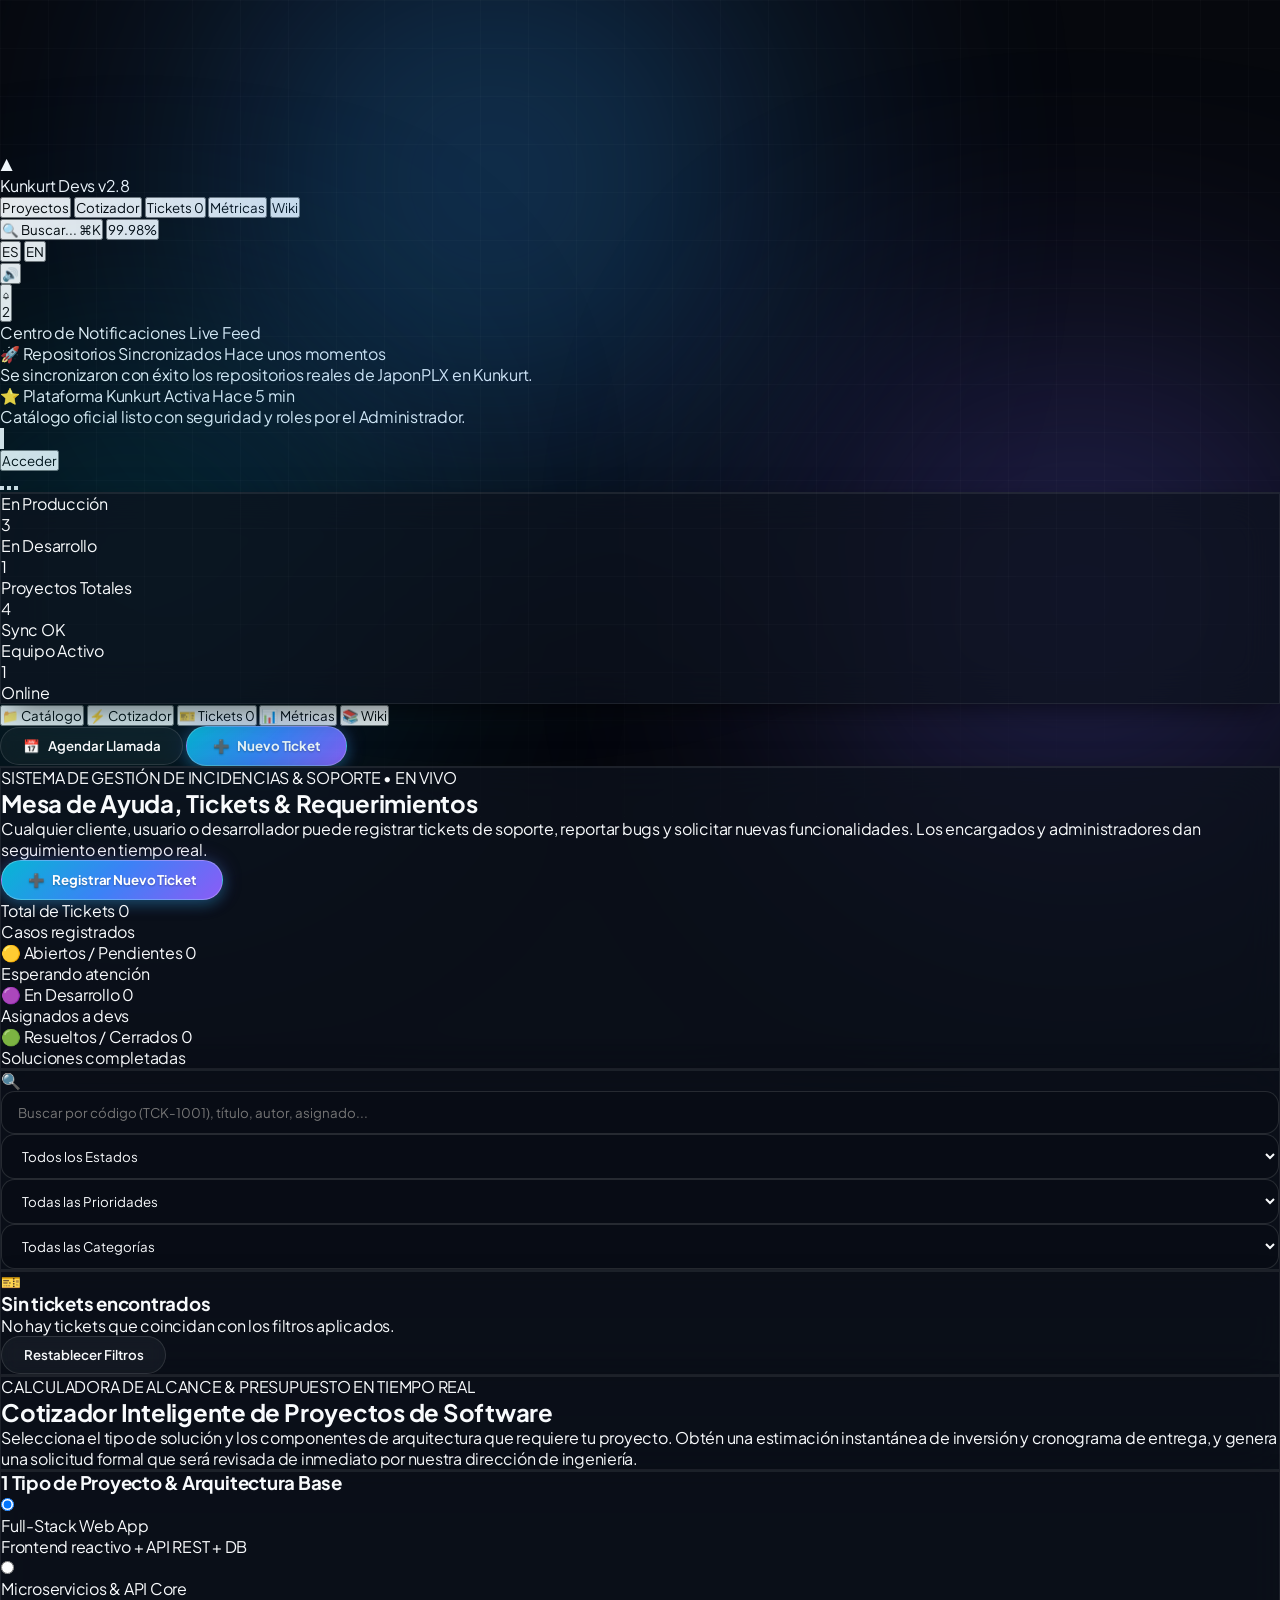
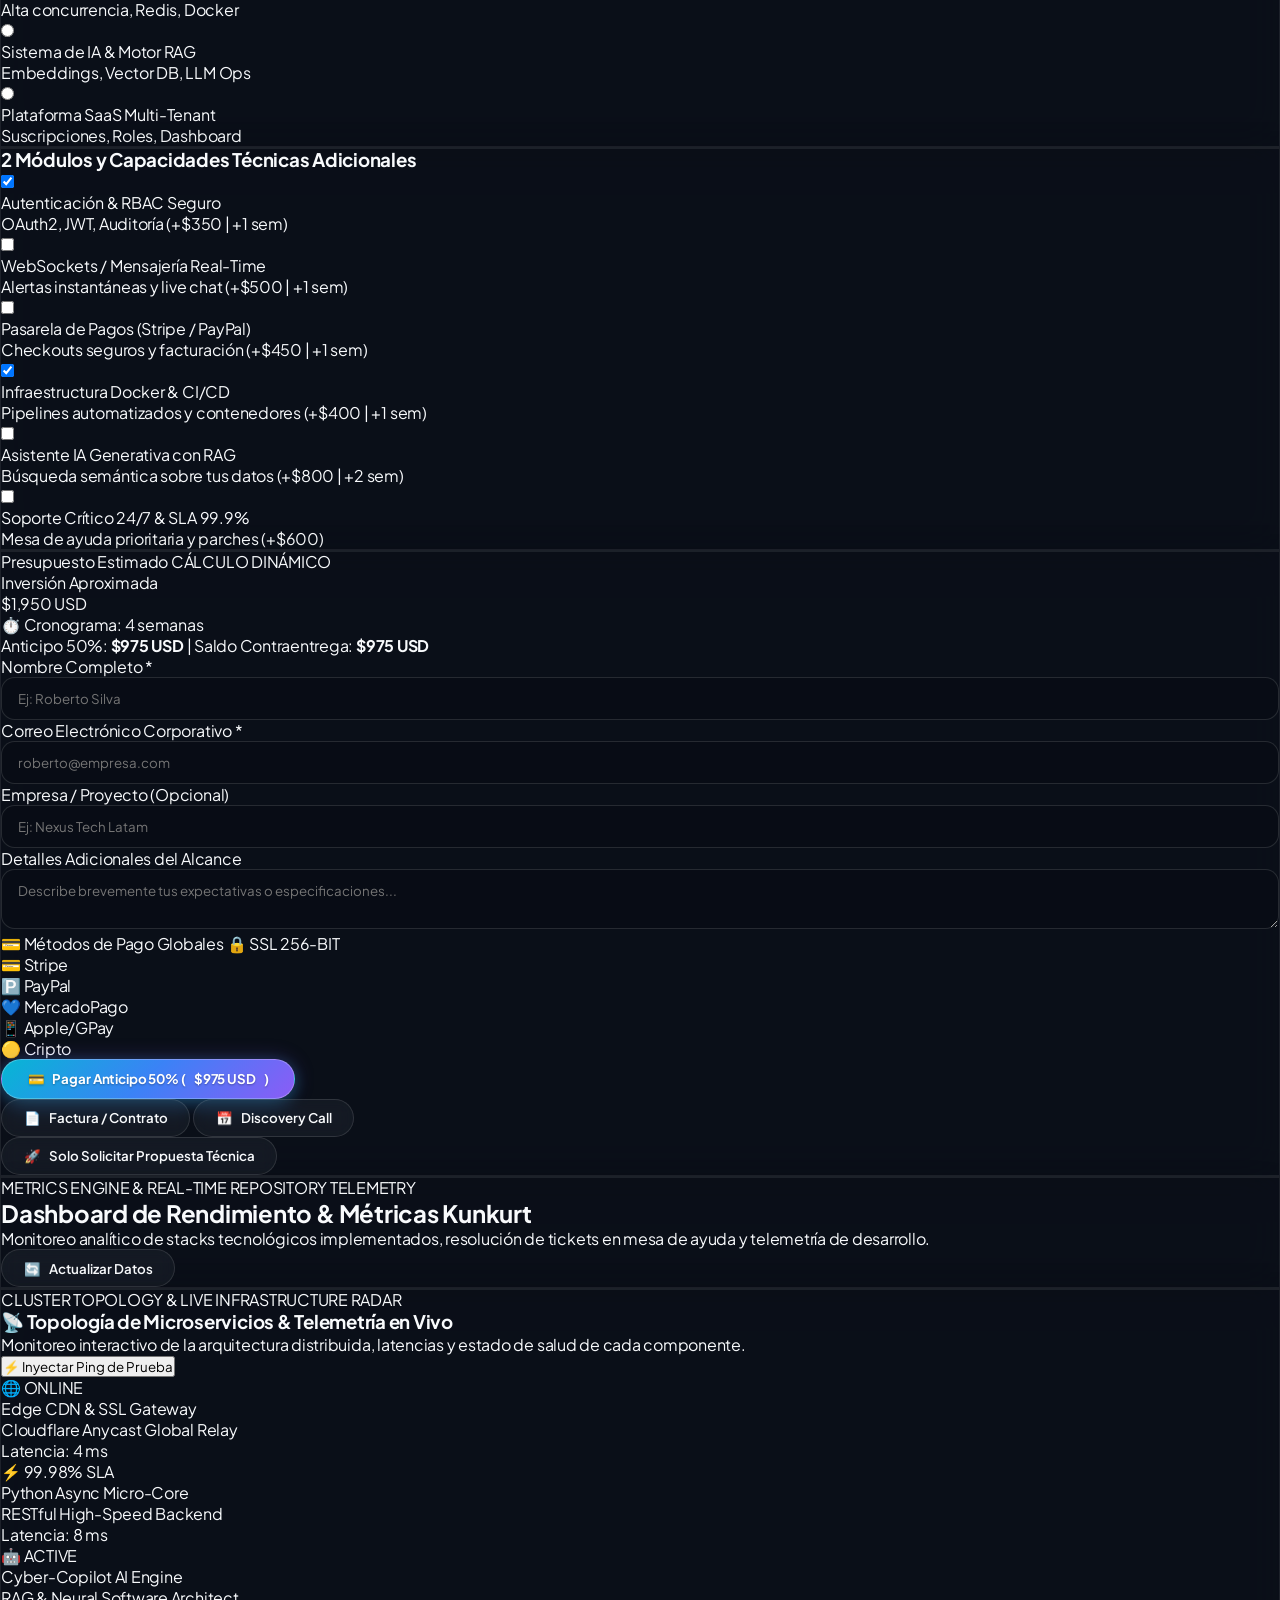
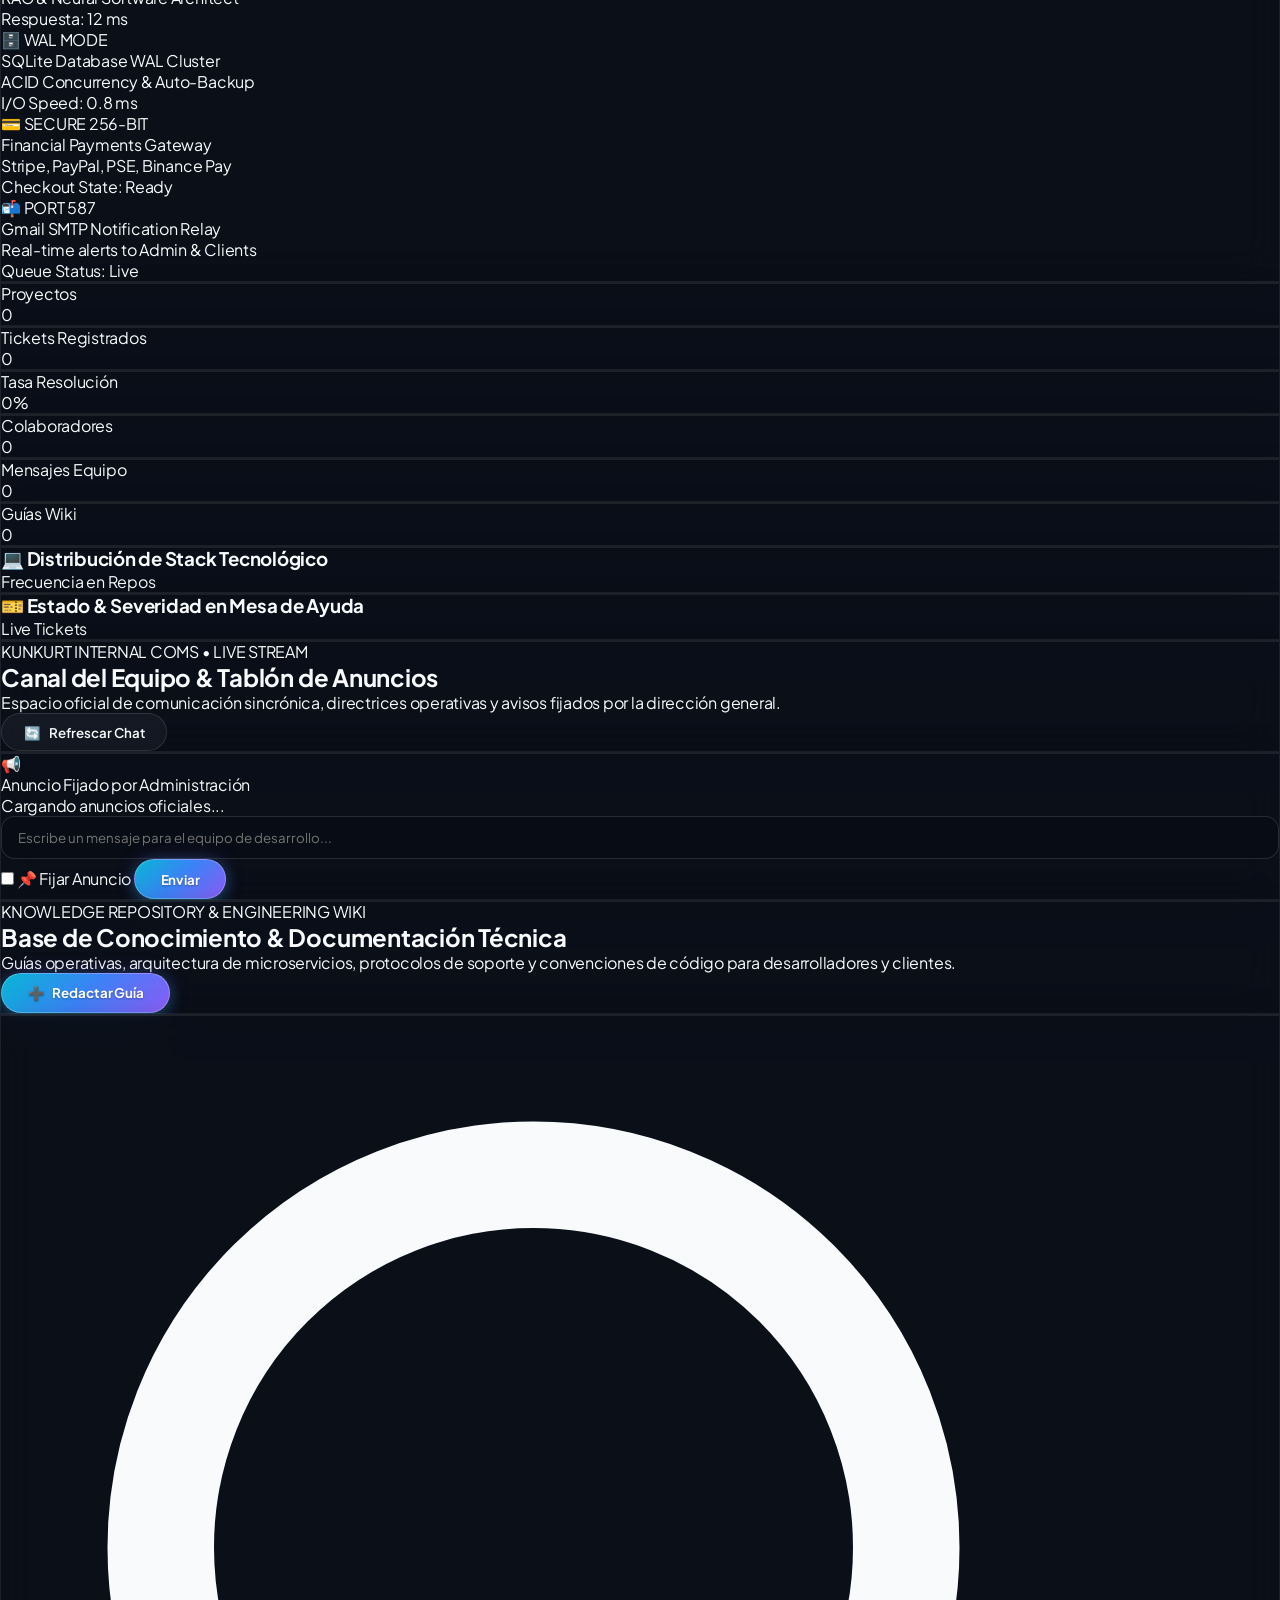
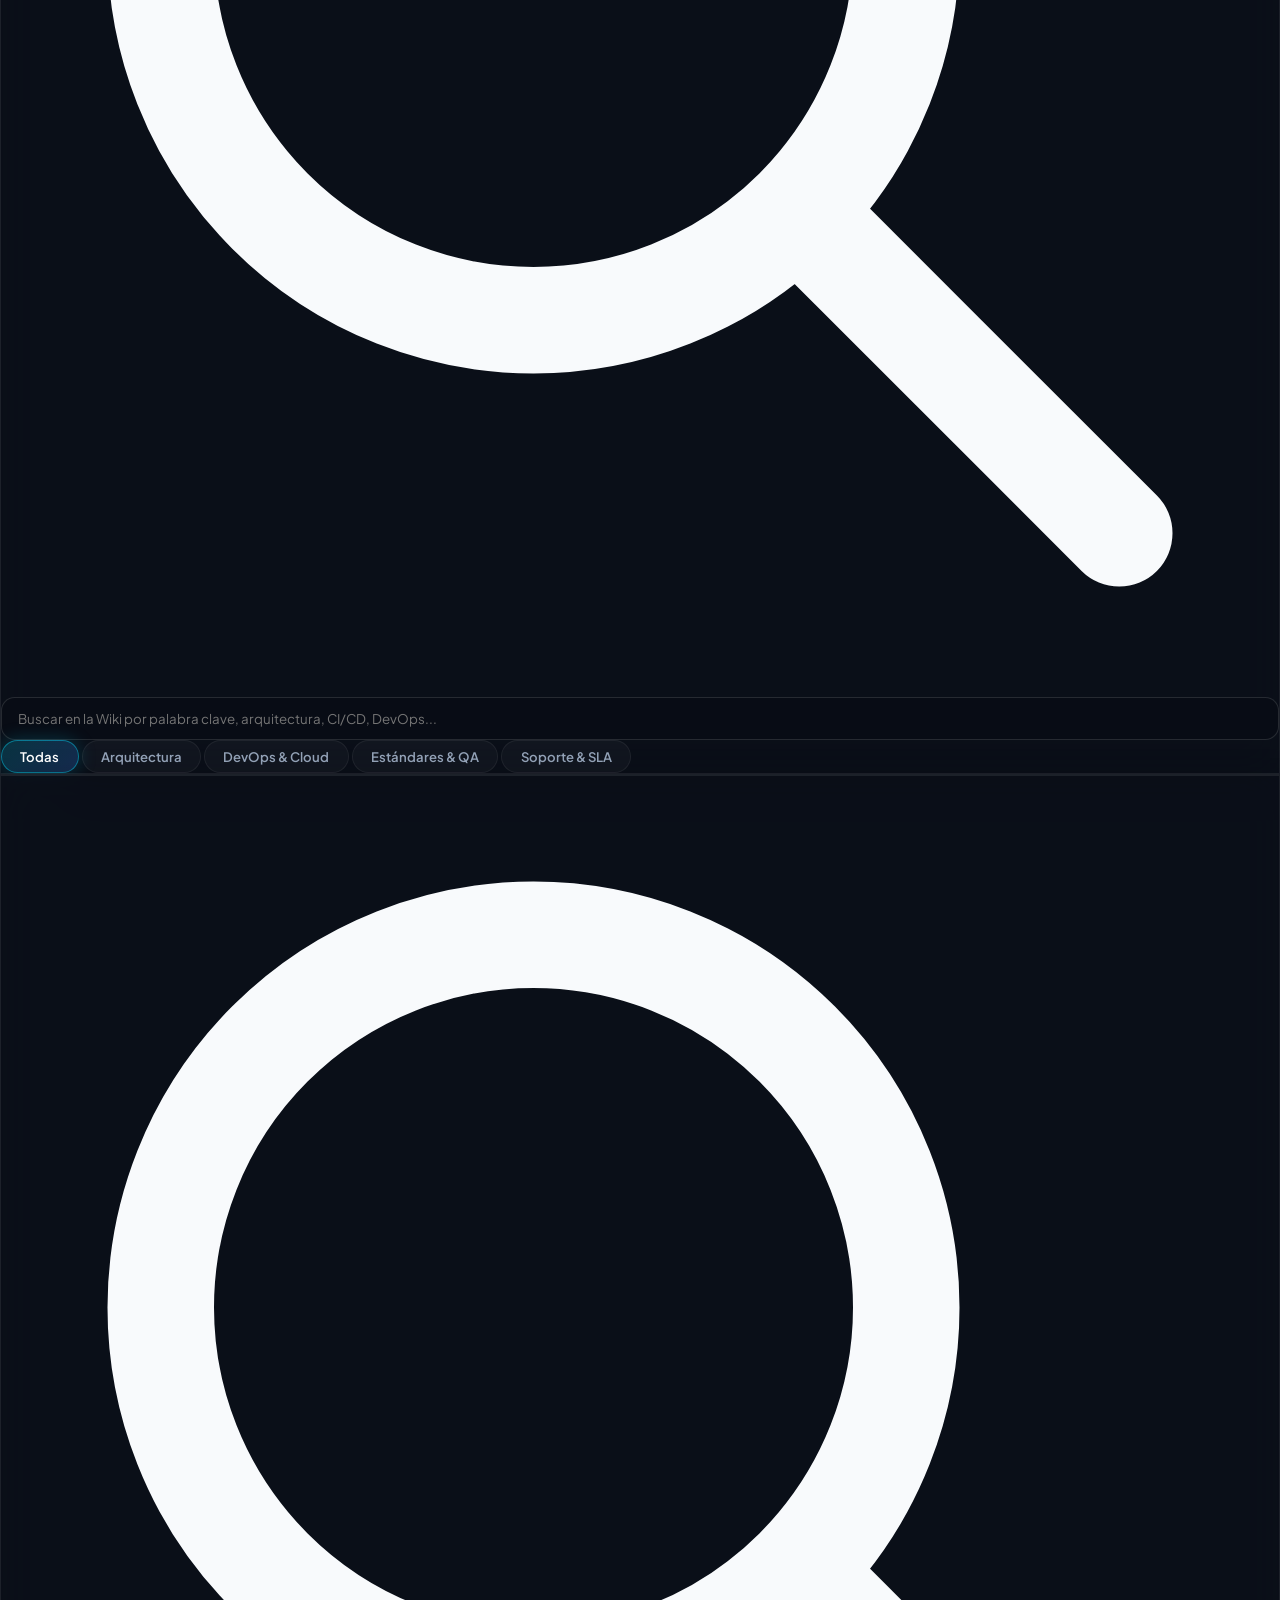
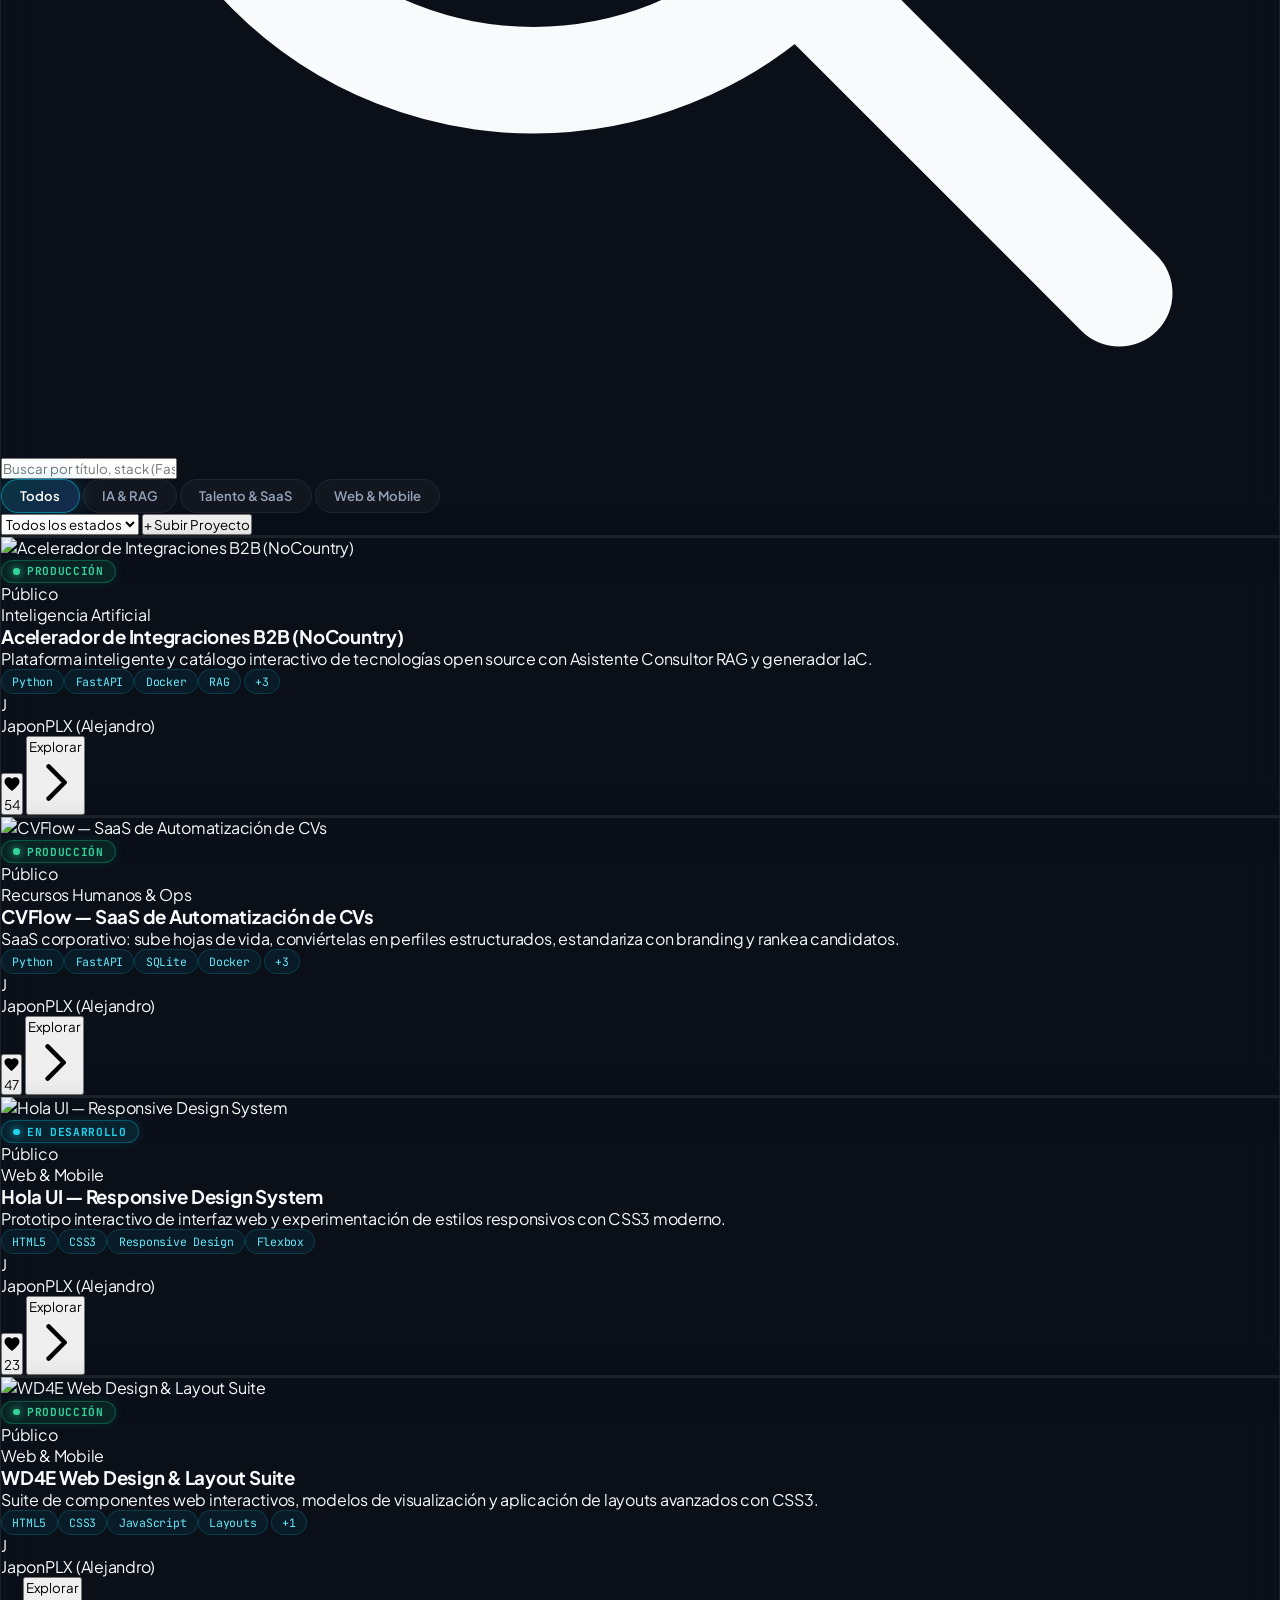
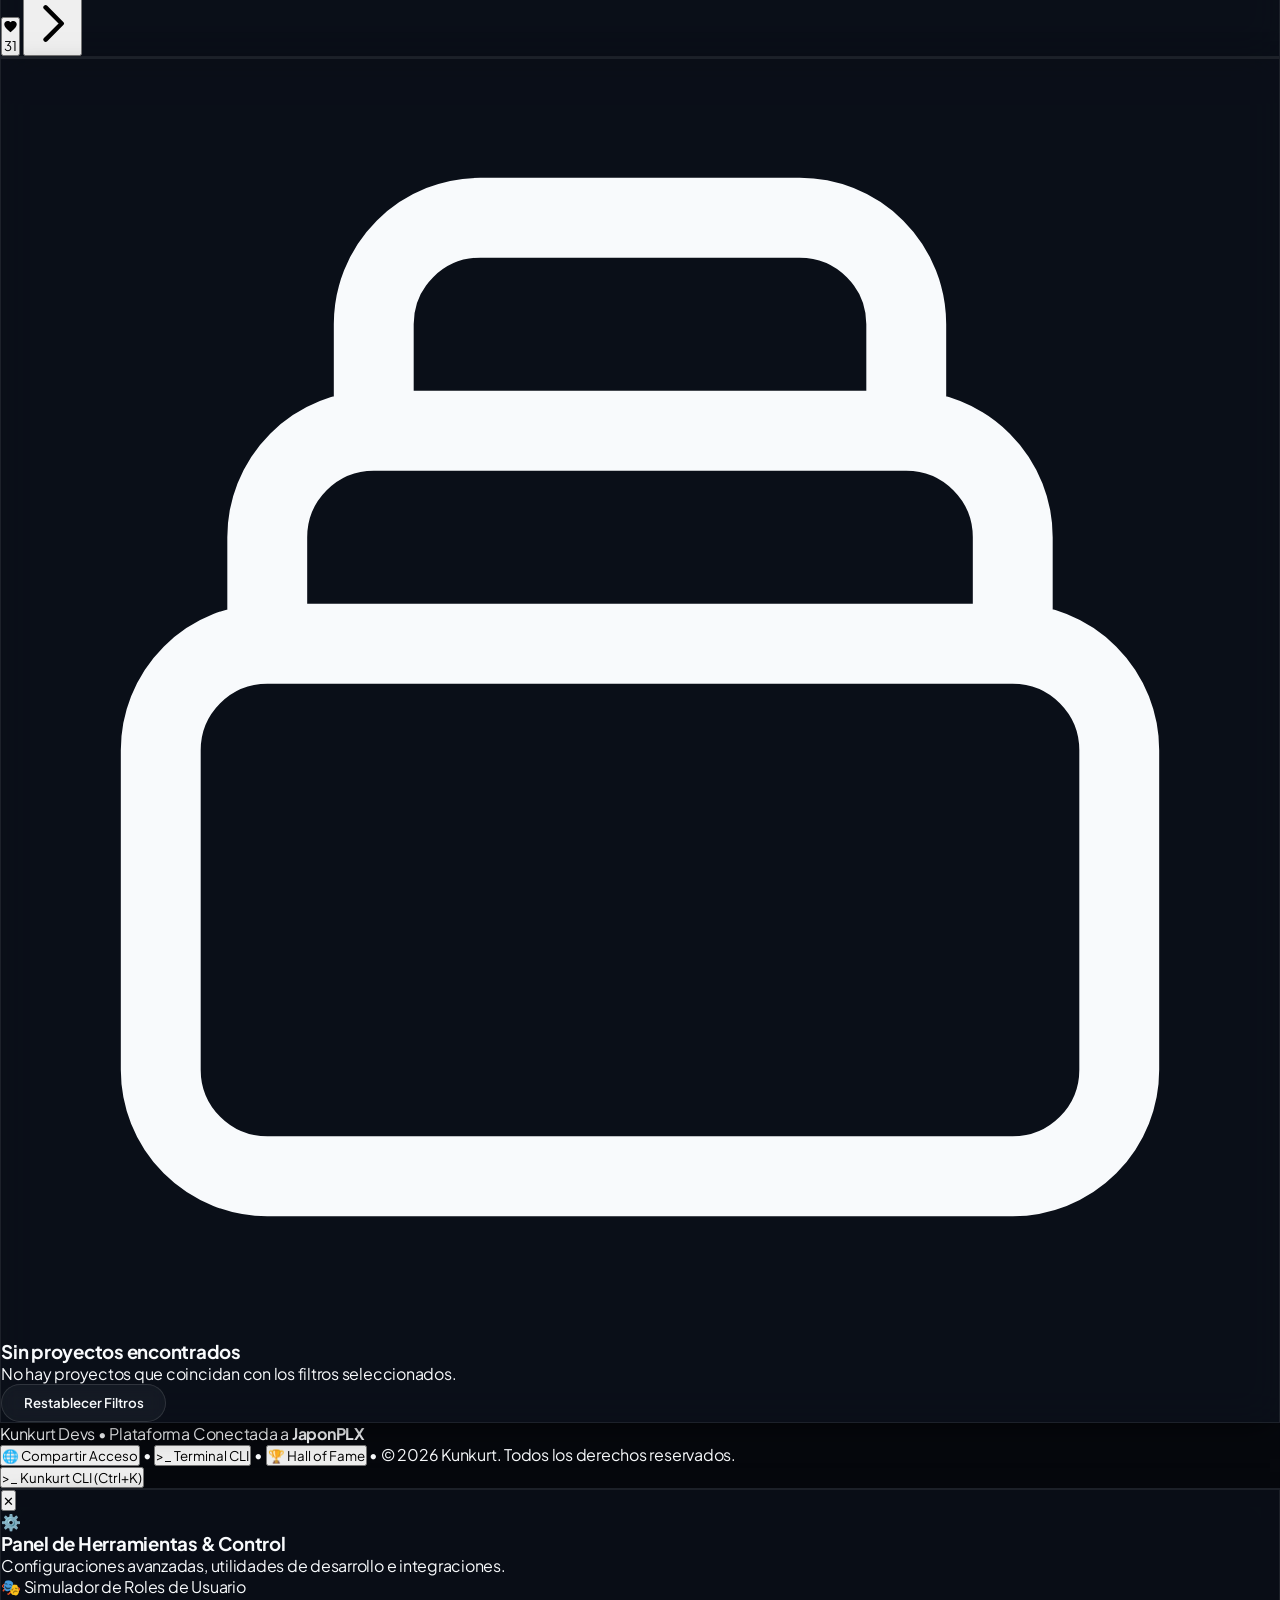
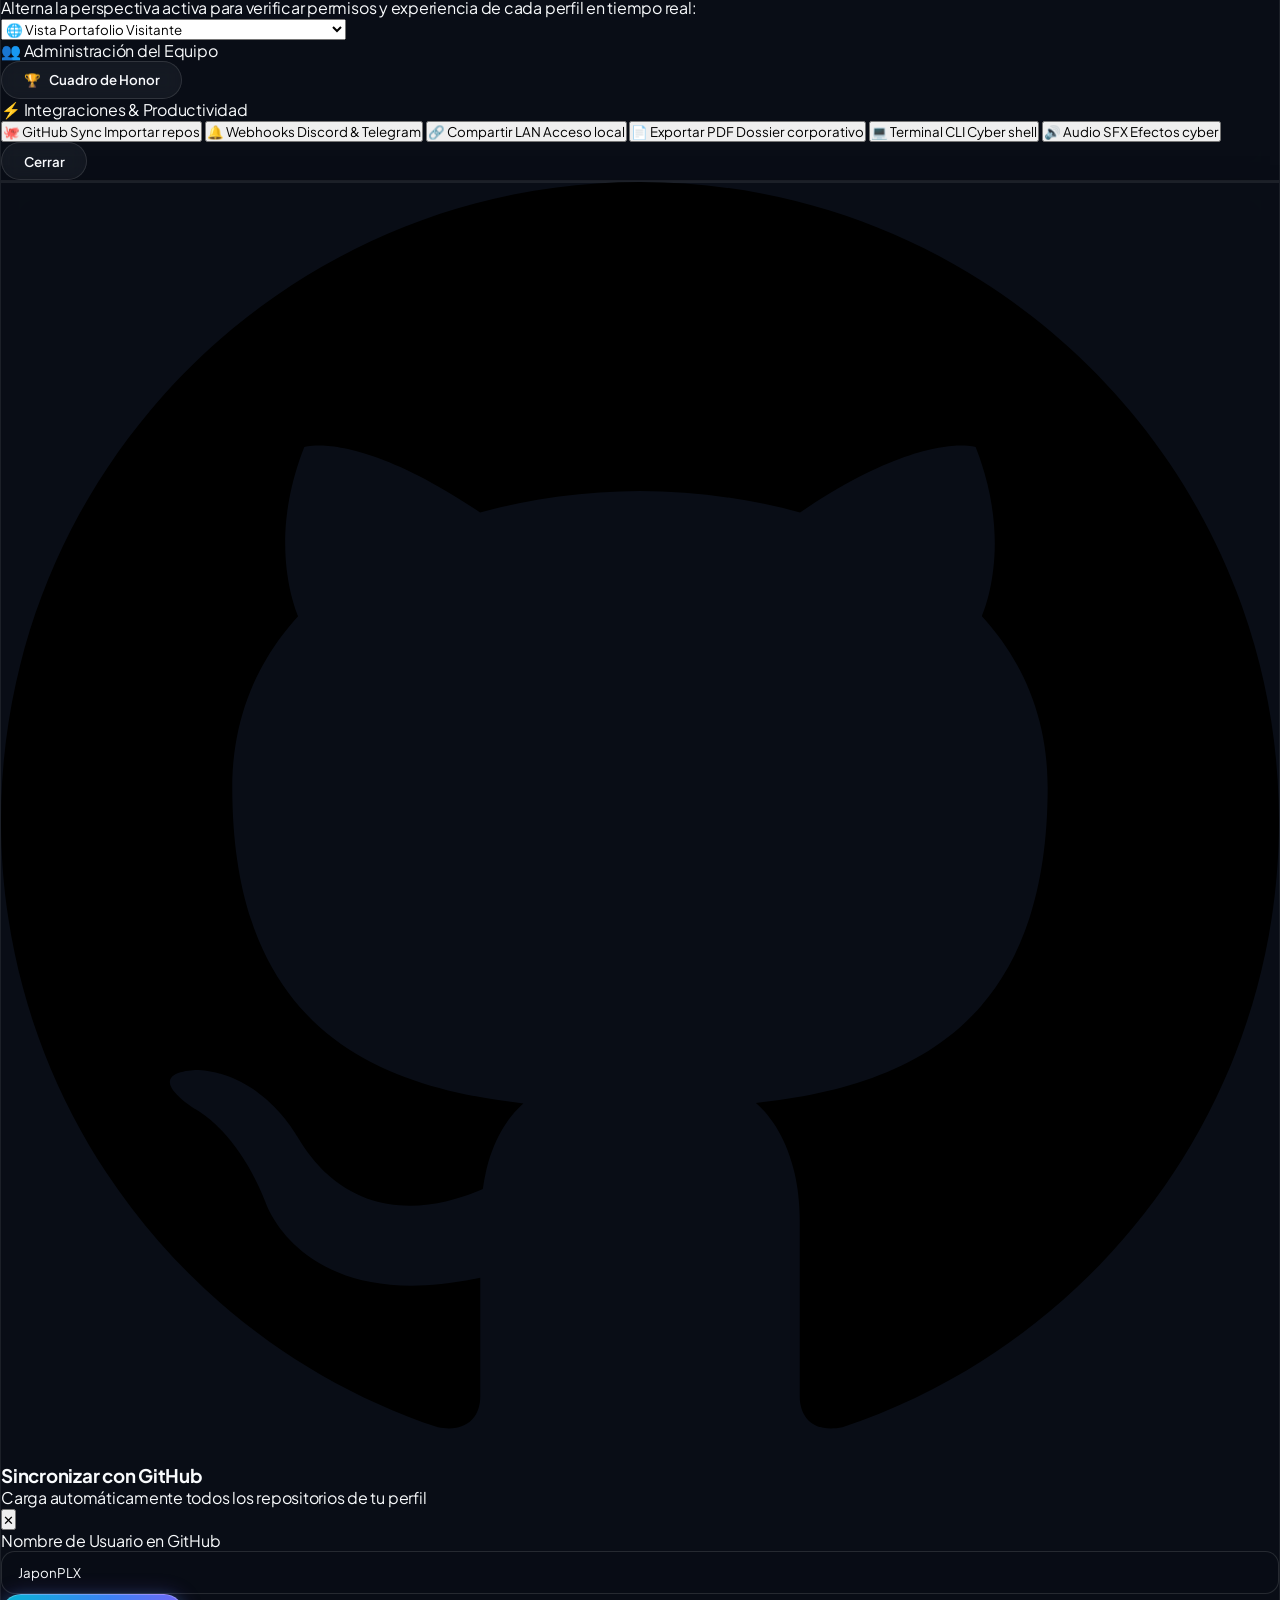
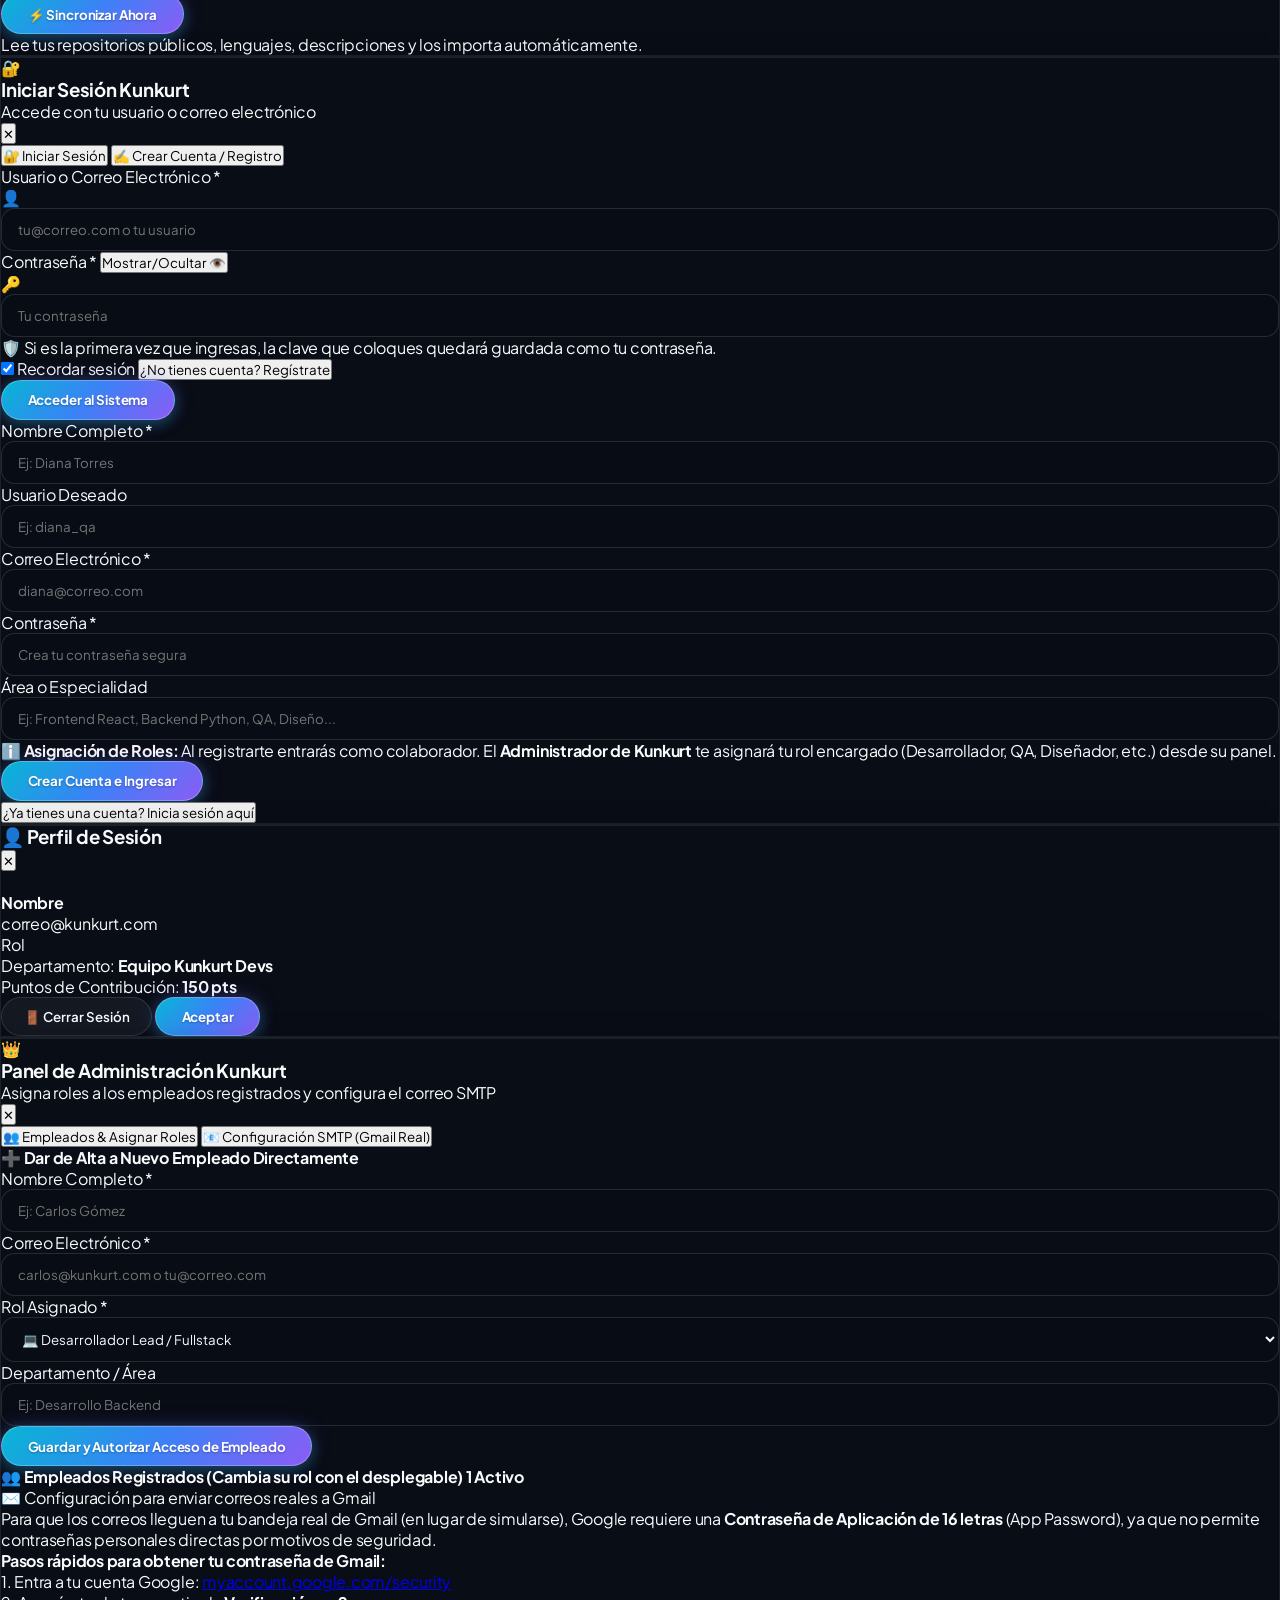
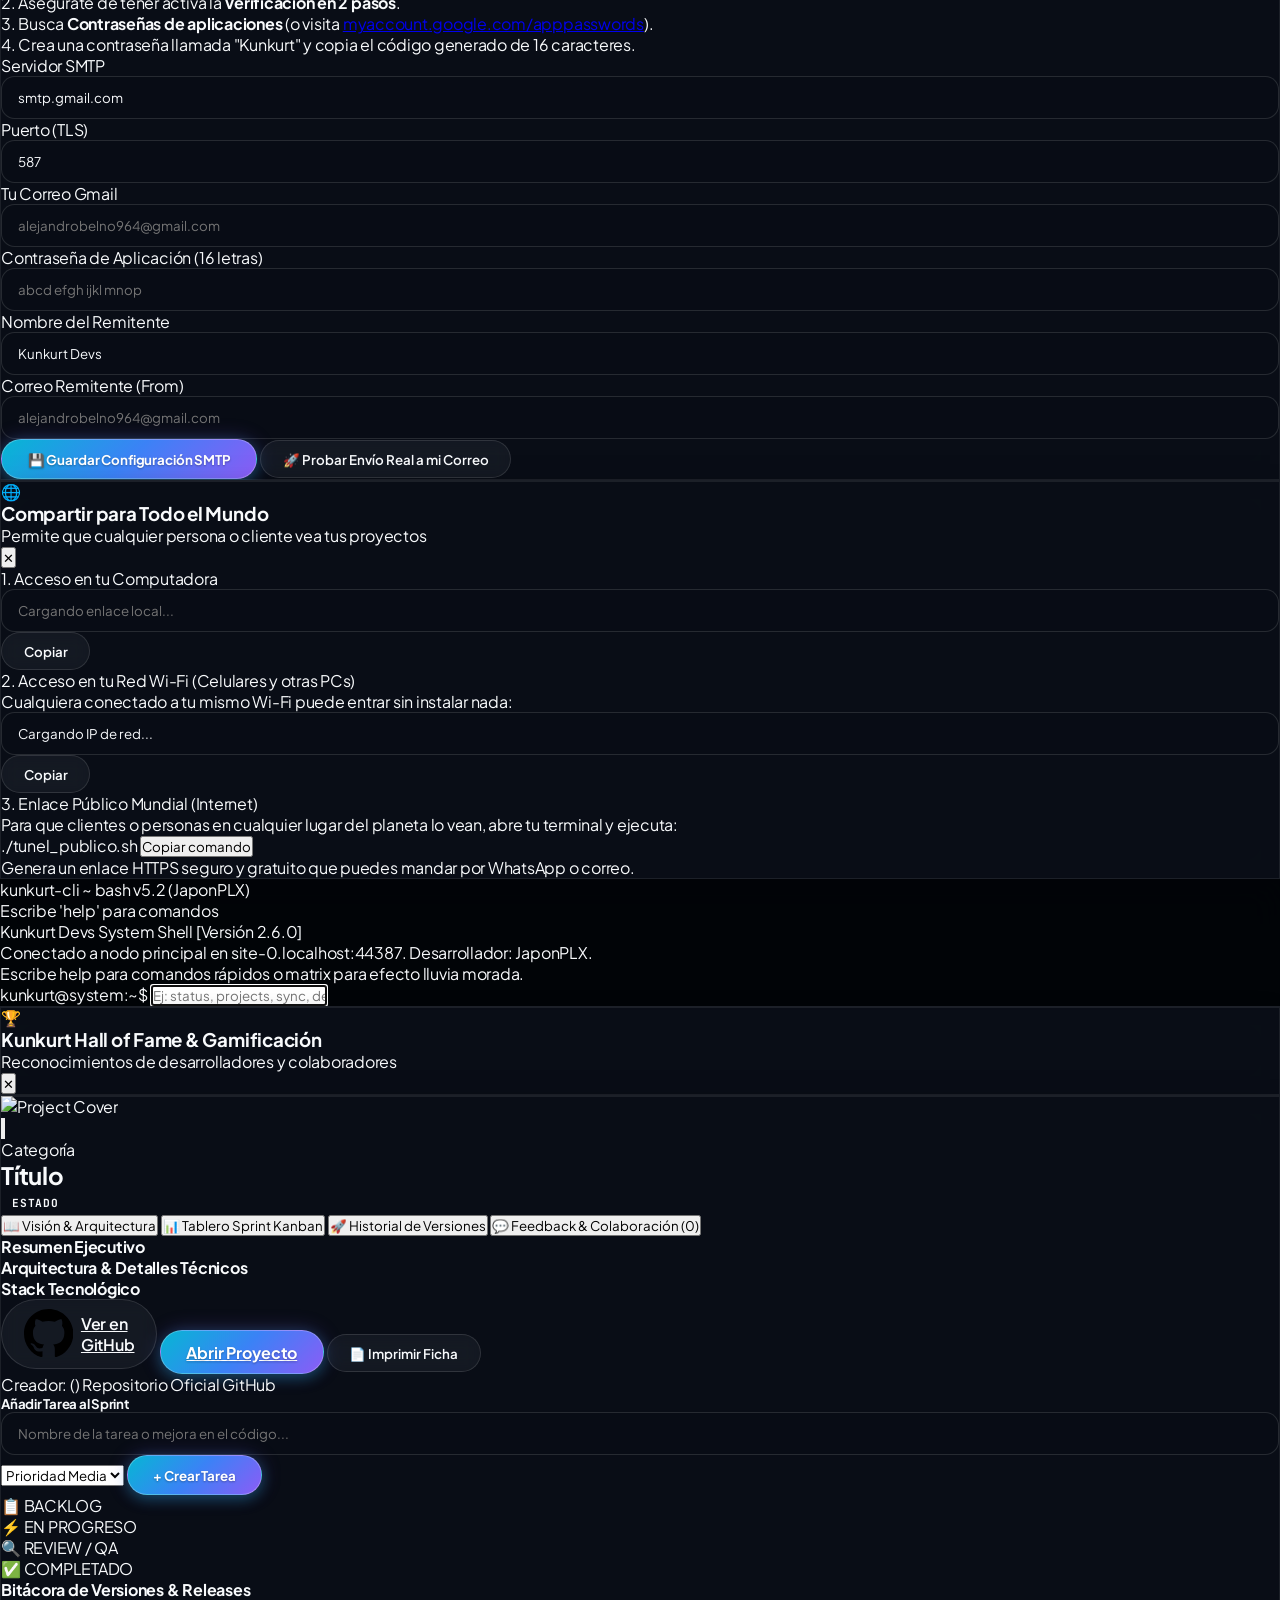
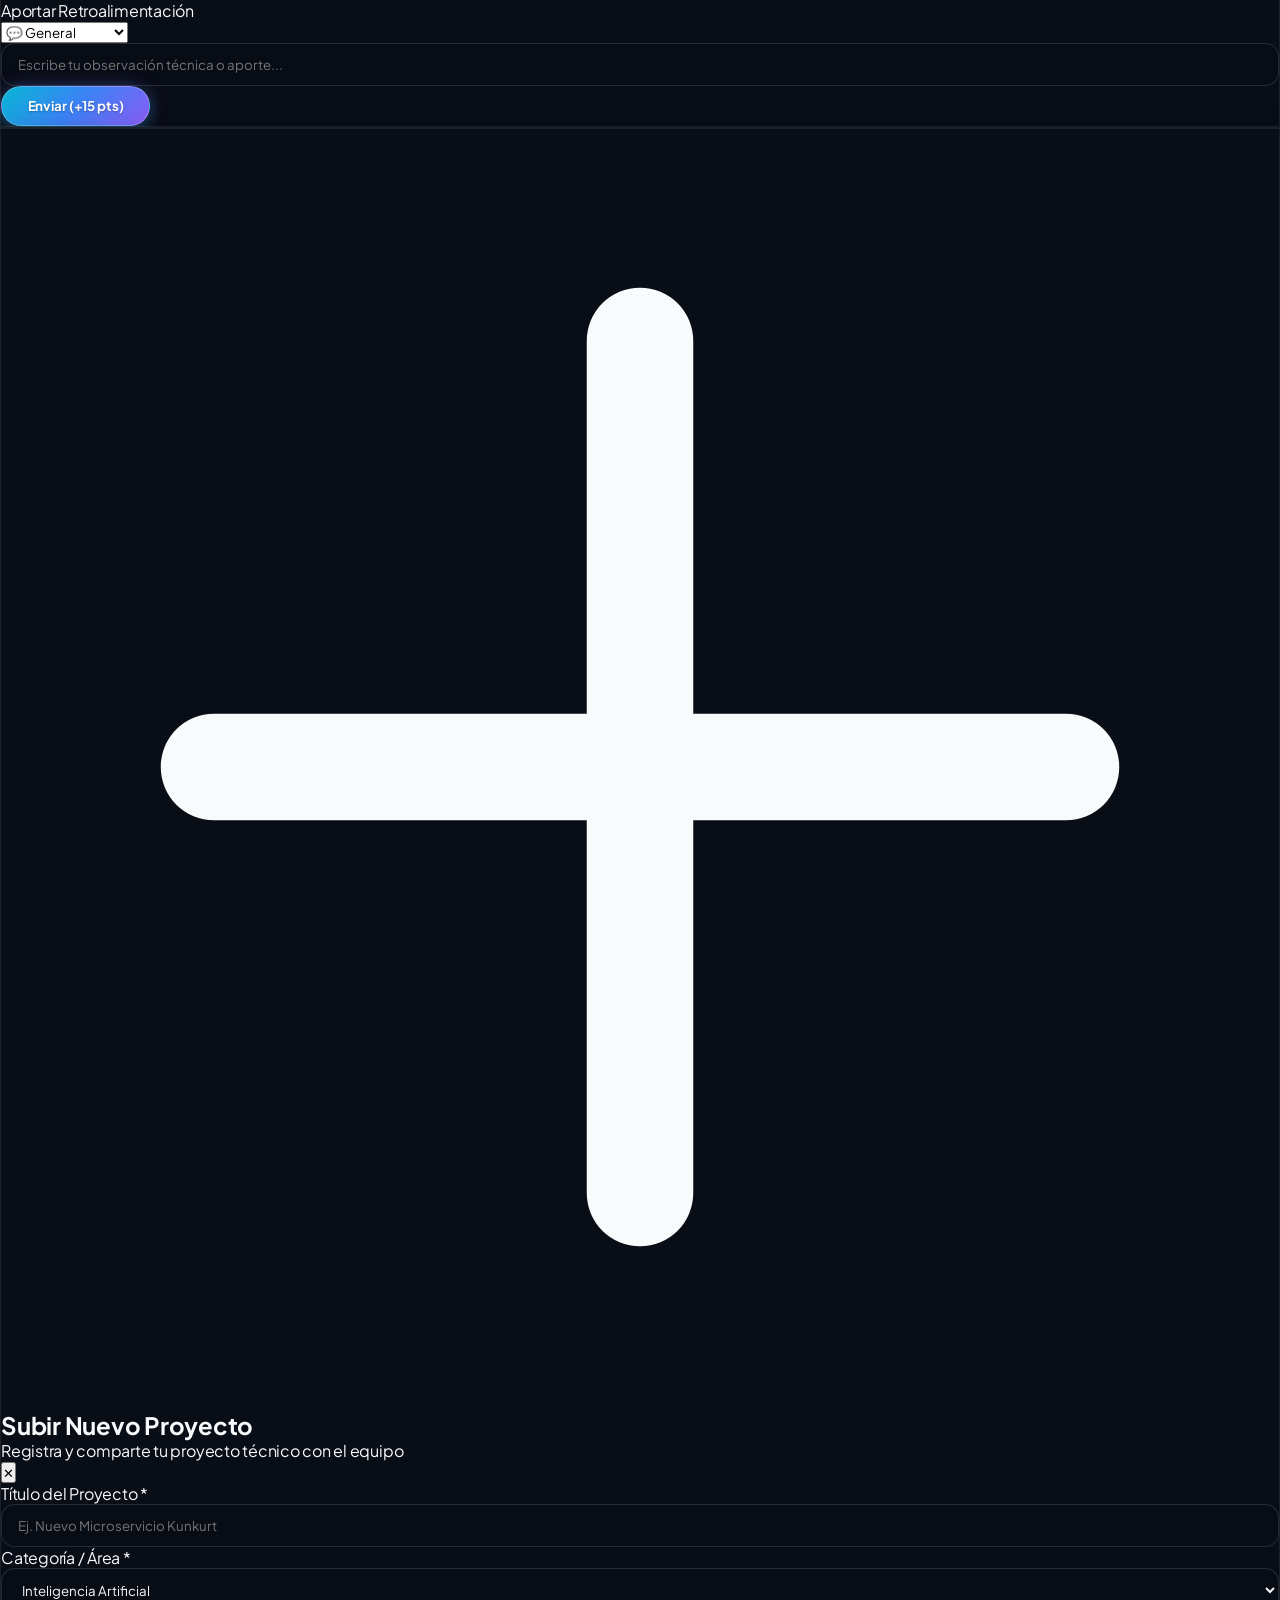
==== static/index.html @ b0e72997 "feat: rediseñar navbar estilo Linear/Vercel, optimizar pasarela de pagos y añadir kit comercial de p" ====
<!DOCTYPE html>
<html lang="es">
<head>
  <meta charset="UTF-8">
  <meta name="viewport" content="width=device-width, initial-scale=1.0">
  <title>Kunkurt Devs - Ecosistema de Ingeniería & Proyectos</title>
  <!-- Tailwind CSS CDN -->
  <script src="https://cdn.tailwindcss.com"></script>
  <!-- Custom Obsidian & Electric Cyan Styles -->
  <link rel="stylesheet" href="css/style.css">
  <script>
    tailwind.config = {
      darkMode: 'class',
      theme: {
        extend: {
          colors: {
            obsidian: {
              950: '#06080d',
              900: '#0a0e17',
              850: '#0f1624',
              800: '#151e32',
              700: '#1f2b48',
            },
            cyan: {
              400: '#22d3ee',
              500: '#06b6d4',
              600: '#0891b2',
            },
            kunkurt: {
              950: '#06080d',
              900: '#0a0e17',
              800: '#131b2e',
              700: '#1e293b',
              600: '#3b82f6',
              500: '#06b6d4',
              400: '#38bdf8',
              300: '#a855f7',
              200: '#f1f5f9',
            }
          },
          fontFamily: {
            sans: ['"Plus Jakarta Sans"', 'Inter', 'system-ui', 'sans-serif'],
            mono: ['"JetBrains Mono"', 'monospace'],
          }
        }
      }
    }
  </script>
</head>
<body class="selection:bg-cyan-500 selection:text-black">

  <!-- Matrix Digital Rain Canvas -->
  <canvas id="matrixCanvas"></canvas>

  <!-- Ambient Aurora Glow Orbs -->
  <div class="ambient-glow ambient-1"></div>
  <div class="ambient-glow ambient-2"></div>
  <div class="ambient-glow ambient-3"></div>
  <div class="cyber-grid"></div>

  <!-- Main App Shell -->
  <div class="relative z-10 flex flex-col min-h-screen">

    <!-- ====================================================================== -->
    <!-- ====================================================================== -->
    <!-- HIGH-END MODERN DEVELOPER SAAS NAVBAR (VERCEL / LINEAR STYLE) -->
    <!-- ====================================================================== -->
    <header class="sticky top-0 z-50 w-full border-b border-white/[0.08] bg-[#07090e]/80 backdrop-blur-2xl transition-all">
      <div class="max-w-7xl mx-auto px-4 sm:px-6 lg:px-8 h-14 sm:h-16 flex items-center justify-between gap-4">
        
        <!-- Left: Brand Logo, Name & Version Tag -->
        <div class="flex items-center gap-3 shrink-0">
          <div class="flex items-center gap-2.5 cursor-pointer group select-none" onclick="switchToSection('projects')">
            <div class="w-7 h-7 rounded-lg bg-gradient-to-tr from-cyan-600/30 to-blue-600/30 border border-cyan-500/40 flex items-center justify-center shadow-[0_0_15px_rgba(6,182,212,0.25)] group-hover:border-cyan-400 transition-all">
              <span class="text-cyan-400 font-bold text-sm leading-none">▲</span>
            </div>
            <div class="flex items-center gap-2">
              <span class="text-white font-bold text-sm sm:text-base tracking-tight font-['Plus_Jakarta_Sans'] group-hover:text-cyan-200 transition-colors">Kunkurt Devs</span>
              <span class="px-1.5 py-0.5 rounded text-[10px] font-mono font-semibold bg-cyan-500/10 text-cyan-400 border border-cyan-500/20">v2.8</span>
            </div>
          </div>

          <!-- Divider -->
          <div class="hidden md:block h-4 w-px bg-white/10 mx-1"></div>

          <!-- Center-Left: Minimalist Navigation Links (Title Case, Clean Hover Pills) -->
          <nav class="hidden md:flex items-center gap-1 text-xs font-medium text-slate-400">
            <button id="navLinkProjects" onclick="switchToSection('projects')" class="px-2.5 py-1.5 rounded-lg hover:text-white hover:bg-white/[0.06] transition-all">
              Proyectos
            </button>
            <button id="navLinkQuote" onclick="switchToSection('quotation')" class="px-2.5 py-1.5 rounded-lg hover:text-white hover:bg-white/[0.06] transition-all">
              Cotizador
            </button>
            <button id="navTicketsBtn" onclick="switchToSection('tickets')" class="px-2.5 py-1.5 rounded-lg hover:text-white hover:bg-white/[0.06] transition-all flex items-center gap-1.5">
              <span id="navLinkTickets">Tickets</span>
              <span id="navTicketsBadge" class="px-1.5 py-0.2 rounded-full text-[10px] font-mono font-bold bg-cyan-500/20 text-cyan-300 border border-cyan-500/40">0</span>
            </button>
            <button id="navLinkAnalytics" onclick="switchToSection('analytics')" class="px-2.5 py-1.5 rounded-lg hover:text-white hover:bg-white/[0.06] transition-all">
              Métricas
            </button>
            <button id="navLinkWiki" onclick="switchToSection('wiki')" class="px-2.5 py-1.5 rounded-lg hover:text-white hover:bg-white/[0.06] transition-all">
              Wiki
            </button>
          </nav>
        </div>

        <!-- Right: Cohesive, Minimalist Utilities -->
        <div class="flex items-center gap-2 sm:gap-2.5">
          
          <!-- Command Palette Trigger (Linear Style ⌘K) -->
          <button onclick="openCommandPalette()" class="hidden sm:flex items-center gap-2 px-2.5 py-1.5 rounded-lg bg-white/[0.03] border border-white/[0.08] hover:border-white/20 text-xs text-slate-400 hover:text-white transition-all cursor-pointer" title="Buscar en Kunkurt (Ctrl+K)">
            <span class="text-xs">🔍</span>
            <span class="text-[11px] hidden lg:inline">Buscar...</span>
            <kbd class="font-mono text-[10px] bg-white/10 text-slate-300 px-1.5 py-0.5 rounded border border-white/10">⌘K</kbd>
          </button>

          <!-- System Status Micro-Pill -->
          <button onclick="openStatusModal()" class="flex items-center gap-1.5 px-2 py-1 rounded-lg bg-emerald-950/30 border border-emerald-500/30 text-[10px] font-mono text-emerald-300 hover:border-emerald-400 transition-all cursor-pointer" title="SLA & Uptime en Vivo">
            <span class="w-1.5 h-1.5 rounded-full bg-emerald-400 animate-pulse"></span>
            <span id="navUptimeBadge" class="hidden sm:inline">99.98%</span>
          </button>

          <!-- Minimalist Language Switcher (ES | EN) -->
          <div class="flex items-center border border-white/[0.08] rounded-lg bg-white/[0.03] p-0.5 text-[10px] font-semibold">
            <button onclick="setLanguage('es')" id="langBtn_es" class="px-1.5 py-0.5 rounded bg-cyan-500 text-black font-extrabold transition-all" title="Español">ES</button>
            <button onclick="setLanguage('en')" id="langBtn_en" class="px-1.5 py-0.5 rounded text-slate-400 hover:text-white transition-all" title="English">EN</button>
          </div>

          <!-- Utility Icons (SFX Audio + Notifications + Tools Hub) -->
          <div class="flex items-center gap-1 border-l border-white/10 pl-2">
            <!-- Audio SFX Toggle -->
            <button onclick="toggleCyberAudio()" class="p-1.5 rounded-lg text-slate-400 hover:text-white hover:bg-white/[0.06] transition-colors" title="Efectos de Sonido Cyber (ON/OFF)">
              <span id="navAudioIcon" class="text-xs">🔊</span>
            </button>

            <!-- Notifications Bell -->
            <div class="relative">
              <button onclick="toggleNotificationsDropdown()" class="p-1.5 rounded-lg text-slate-400 hover:text-white hover:bg-white/[0.06] transition-colors relative" title="Notificaciones en vivo">
                <svg class="w-4 h-4" fill="none" stroke="currentColor" viewBox="0 0 24 24"><path stroke-linecap="round" stroke-linejoin="round" stroke-width="2" d="M15 17h5l-1.405-1.405A2.032 2.032 0 0118 14.158V11a6.002 6.002 0 00-4-5.659V5a2 2 0 10-4 0v.341C7.67 6.165 6 8.388 6 11v3.159c0 .538-.214 1.055-.595 1.436L4 17h5m6 0v1a3 3 0 11-6 0v-1m6 0H9"></path></svg>
                <span id="notifBadge" class="hidden absolute top-1 right-1 w-2 h-2 bg-cyan-400 rounded-full animate-ping"></span>
              </button>
              <div id="notifDropdown" class="hidden absolute right-0 mt-3 w-80 sm:w-96 p-4 rounded-2xl border border-white/15 shadow-[0_0_50px_rgba(0,0,0,0.8)] z-50 bg-[#0a0e17]/95 backdrop-blur-xl">
                <div class="flex items-center justify-between pb-3 border-b border-white/10 mb-3">
                  <span class="text-xs font-bold text-white uppercase tracking-wider">Centro de Notificaciones</span>
                  <span class="text-[10px] text-cyan-400 font-mono">Live Feed</span>
                </div>
                <div id="notifListContainer" class="space-y-2 max-h-72 overflow-y-auto"></div>
              </div>
            </div>

            <!-- Settings / Tools Hub -->
            <button onclick="openToolsModal()" class="p-1.5 rounded-lg text-slate-400 hover:text-white hover:bg-white/[0.06] transition-colors" title="Herramientas & Roles">
              <svg class="w-4 h-4 text-cyan-400" fill="none" stroke="currentColor" viewBox="0 0 24 24"><path stroke-linecap="round" stroke-linejoin="round" stroke-width="2" d="M10.325 4.317c.426-1.756 2.924-1.756 3.35 0a1.724 1.724 0 002.573 1.066c1.543-.94 3.31.826 2.37 2.37a1.724 1.724 0 001.065 2.572c1.756.426 1.756 2.924 0 3.35a1.724 1.724 0 00-1.066 2.573c.94 1.543-.826 3.31-2.37 2.37a1.724 1.724 0 00-2.572 1.065c-.426 1.756-2.924 1.756-3.35 0a1.724 1.724 0 00-2.573-1.066c-1.543.94-3.31-.826-2.37-2.37a1.724 1.724 0 00-1.065-2.572c-1.756-.426-1.756-2.924 0-3.35a1.724 1.724 0 001.066-2.573c-.94-1.543.826-3.31 2.37-2.37.996.608 2.296.07 2.572-1.065z"></path><path stroke-linecap="round" stroke-linejoin="round" stroke-width="2" d="M15 12a3 3 0 11-6 0 3 3 0 016 0z"></path></svg>
            </button>
          </div>

          <!-- User Profile / Auth Action (Clean Linear Style Pill) -->
          <button id="navLoginBtn" onclick="openLoginModal()" class="px-3.5 py-1.5 rounded-lg border border-white/20 bg-white/5 hover:bg-white/10 hover:border-cyan-400 text-white font-medium text-xs tracking-wide transition-all">
            Acceder
          </button>
          
          <div id="navLogoutBtn" onclick="openUserProfileModal()" class="hidden items-center gap-2 cursor-pointer group px-2 py-1 rounded-lg bg-white/[0.03] border border-white/[0.08] hover:border-cyan-500/40 hover:bg-white/[0.06] transition-all">
            <img id="currentUserAvatar" src="https://avatars.githubusercontent.com/u/171938813?v=4" alt="Avatar" class="w-5 h-5 rounded-full object-cover ring-1 ring-cyan-400/60">
            <span id="currentUserName" class="text-xs font-semibold text-slate-200 group-hover:text-white leading-tight">JaponPLX</span>
            <span id="currentUserRoleBadge" class="text-[9px] font-mono text-cyan-300 bg-cyan-950/80 px-1.5 py-0.2 rounded border border-cyan-500/30">Admin</span>
          </div>

        </div>
      </div>
    </header>

    <!-- Hidden fallback elements for compatibility with existing JS selectors -->
    <div id="publicBanner" class="hidden"></div>
    <button id="deviceBtnDesktop" class="hidden"></button>
    <button id="deviceBtnMobile" class="hidden"></button>
    <button id="deviceBtnFull" class="hidden"></button>

    <!-- ====================================================================== -->
    <!-- CINEMATIC HERO VIEWPORT (Hidden to keep the dashboard instant & clear) -->
    <!-- ====================================================================== -->
    <div id="browserFrameContainer" class="hidden"></div>

    <!-- ====================================================================== -->
    <!-- DASHBOARD SECTION (MÉTRICAS & VISTAS PRINCIPALES) -->
    <!-- ====================================================================== -->
    <div id="dashboardSection" class="w-full">
    <!-- ====================================================================== -->
    <!-- UNIFIED METRICS STATUS BAR (CLEAN, COMPACT & NON-INVASIVE) -->
    <!-- ====================================================================== -->
    <div class="max-w-7xl mx-auto px-4 sm:px-6 lg:px-8 py-3 w-full">
      <div class="glass-panel p-3 sm:p-4 rounded-2xl border border-white/10 bg-slate-950/60 backdrop-blur-xl shadow-2xl grid grid-cols-2 md:grid-cols-4 divide-y md:divide-y-0 md:divide-x divide-white/10">
        
        <div class="p-2 sm:px-4 flex items-center justify-between">
          <div>
            <div id="kpiLabelProd" class="text-[10px] uppercase tracking-wider font-semibold text-slate-400">En Producción</div>
            <div class="text-2xl font-black text-white font-mono mt-0.5" id="statProdProjects">3</div>
          </div>
          <span class="w-2.5 h-2.5 rounded-full bg-emerald-400 shadow-[0_0_10px_#34d399] shrink-0"></span>
        </div>

        <div class="p-2 sm:px-4 flex items-center justify-between">
          <div>
            <div id="kpiLabelDev" class="text-[10px] uppercase tracking-wider font-semibold text-slate-400">En Desarrollo</div>
            <div class="text-2xl font-black text-white font-mono mt-0.5" id="statDevProjects">1</div>
          </div>
          <span class="w-2.5 h-2.5 rounded-full bg-cyan-400 shadow-[0_0_10px_#22d3ee] animate-pulse shrink-0"></span>
        </div>

        <div class="p-2 sm:px-4 flex items-center justify-between">
          <div>
            <div id="kpiLabelTotal" class="text-[10px] uppercase tracking-wider font-semibold text-slate-400">Proyectos Totales</div>
            <div class="text-2xl font-black text-cyan-300 font-mono mt-0.5" id="statTotalProjects">4</div>
          </div>
          <span class="text-xs text-cyan-400 font-mono shrink-0">Sync OK</span>
        </div>

        <div class="p-2 sm:px-4 flex items-center justify-between">
          <div>
            <div id="kpiLabelTeam" class="text-[10px] uppercase tracking-wider font-semibold text-slate-400">Equipo Activo</div>
            <div class="text-2xl font-black text-teal-300 font-mono mt-0.5" id="statUsers">4</div>
          </div>
          <span class="text-xs text-emerald-400 font-mono shrink-0">Online</span>
        </div>

      </div>
    </div>

    <!-- ====================================================================== -->
    <!-- SECTION TABS SWITCHER (CLEAN & NON-REDUNDANT) -->
    <!-- ====================================================================== -->
    <div class="max-w-7xl mx-auto px-4 sm:px-6 lg:px-8 pt-2 pb-2 w-full flex flex-col md:flex-row md:items-center justify-between gap-3 border-b border-white/10">
      <div class="flex items-center gap-1 overflow-x-auto pb-1 no-scrollbar flex-nowrap text-xs">
        <button id="tabViewProjectsBtn" onclick="switchToSection('projects')" class="pb-2.5 px-3 font-bold border-b-2 border-cyan-400 text-cyan-300 transition-all flex items-center gap-1.5 whitespace-nowrap">
          <span>📁</span> <span id="tabLabelProjects">Catálogo</span>
        </button>
        <button id="tabViewQuoteBtn" onclick="switchToSection('quotation')" class="pb-2.5 px-3 font-bold border-b-2 border-transparent text-slate-400 hover:text-slate-200 transition-all flex items-center gap-1.5 whitespace-nowrap">
          <span>⚡</span> <span id="tabLabelQuote">Cotizador</span>
        </button>
        <button id="tabViewTicketsBtn" onclick="switchToSection('tickets')" class="pb-2.5 px-3 font-bold border-b-2 border-transparent text-slate-400 hover:text-slate-200 transition-all flex items-center gap-1.5 whitespace-nowrap">
          <span>🎫</span> <span id="tabLabelTickets">Tickets</span>
          <span id="tabTicketsCounter" class="text-[10px] px-1.5 py-0.2 rounded-full bg-cyan-950/60 text-cyan-300 border border-cyan-500/30 font-mono">0</span>
        </button>
        <button id="tabViewAnalyticsBtn" onclick="switchToSection('analytics')" class="pb-2.5 px-3 font-bold border-b-2 border-transparent text-slate-400 hover:text-slate-200 transition-all flex items-center gap-1.5 whitespace-nowrap">
          <span>📊</span> <span id="tabLabelAnalytics">Métricas</span>
        </button>
        <button id="tabViewTeamChatBtn" onclick="switchToSection('teamChat')" class="pb-2.5 px-3 font-bold border-b-2 border-transparent text-slate-400 hover:text-slate-200 transition-all flex items-center gap-1.5 whitespace-nowrap">
          <span>💬</span> <span id="tabLabelChat">Chat</span>
        </button>
        <button id="tabViewWikiBtn" onclick="switchToSection('wiki')" class="pb-2.5 px-3 font-bold border-b-2 border-transparent text-slate-400 hover:text-slate-200 transition-all flex items-center gap-1.5 whitespace-nowrap">
          <span>📚</span> <span id="tabLabelWiki">Wiki</span>
        </button>
      </div>

      <div class="flex items-center gap-2 pb-1 md:pb-0">
        <button onclick="openMeetingModal()" id="btnActionScheduleMeeting" class="btn-ghost-neon text-xs py-1.5 px-3 border-blue-500/30 text-blue-300 hover:text-white flex items-center gap-1.5 whitespace-nowrap">
          <span>📅</span> <span id="btnActionScheduleMeetingText">Agendar Llamada</span>
        </button>
        <button onclick="openCreateTicketModal()" id="btnActionNewTicket" class="btn-neon text-xs py-1.5 px-3.5 flex items-center gap-1.5 whitespace-nowrap">
          <span>➕</span> <span id="btnActionNewTicketText">Nuevo Ticket</span>
        </button>
      </div>
    </div>

    <!-- ====================================================================== -->
    <!-- SECTOR: MESA DE TICKETS & SOPORTE TÉCNICO -->
    <!-- ====================================================================== -->
    <section id="ticketsSection" class="hidden max-w-7xl mx-auto px-4 sm:px-6 lg:px-8 py-8 w-full flex-1">
      
      <!-- Tickets Hero & Stats Header -->
      <div class="glass-panel p-6 sm:p-8 rounded-3xl border border-purple-500/30 mb-8 shadow-[0_0_40px_rgba(168,85,247,0.15)] bg-gradient-to-r from-purple-950/40 via-indigo-950/30 to-purple-950/20">
        <div class="flex flex-col lg:flex-row lg:items-center justify-between gap-6">
          <div>
            <div class="inline-flex items-center gap-2 px-3 py-1 rounded-full bg-purple-900/60 border border-purple-500/40 text-[11px] font-mono text-purple-300 mb-2">
              <span class="w-2 h-2 rounded-full bg-emerald-400 animate-pulse"></span>
              SISTEMA DE GESTIÓN DE INCIDENCIAS & SOPORTE • EN VIVO
            </div>
            <h2 class="text-2xl sm:text-3xl font-black text-white">Mesa de Ayuda, Tickets & Requerimientos</h2>
            <p class="text-xs sm:text-sm text-purple-200/80 mt-1 max-w-2xl leading-relaxed">
              Cualquier cliente, usuario o desarrollador puede registrar tickets de soporte, reportar bugs y solicitar nuevas funcionalidades. Los encargados y administradores dan seguimiento en tiempo real.
            </p>
          </div>

          <div class="flex items-center gap-3 flex-wrap">
            <button onclick="openCreateTicketModal()" class="btn-neon text-xs sm:text-sm py-2.5 px-5 shadow-[0_0_25px_rgba(217,70,239,0.5)]">
              <span>➕</span> Registrar Nuevo Ticket
            </button>
          </div>
        </div>

        <!-- 4 Stats Cards in Ticket Sector -->
        <div class="grid grid-cols-2 sm:grid-cols-4 gap-3.5 mt-6 pt-6 border-t border-purple-900/40">
          <div class="p-4 rounded-2xl bg-black/40 border border-purple-500/20">
            <span class="text-[10px] uppercase font-bold text-purple-400 block mb-1">Total de Tickets</span>
            <span id="ticketStatTotal" class="text-2xl sm:text-3xl font-mono font-extrabold text-white">0</span>
            <p class="text-[10px] text-purple-400/60 mt-0.5">Casos registrados</p>
          </div>
          <div class="p-4 rounded-2xl bg-black/40 border border-amber-500/30">
            <span class="text-[10px] uppercase font-bold text-amber-300 block mb-1">🟡 Abiertos / Pendientes</span>
            <span id="ticketStatOpen" class="text-2xl sm:text-3xl font-mono font-extrabold text-amber-300">0</span>
            <p class="text-[10px] text-amber-400/60 mt-0.5">Esperando atención</p>
          </div>
          <div class="p-4 rounded-2xl bg-black/40 border border-purple-500/30">
            <span class="text-[10px] uppercase font-bold text-purple-300 block mb-1">🟣 En Desarrollo</span>
            <span id="ticketStatInProgress" class="text-2xl sm:text-3xl font-mono font-extrabold text-purple-300">0</span>
            <p class="text-[10px] text-purple-400/60 mt-0.5">Asignados a devs</p>
          </div>
          <div class="p-4 rounded-2xl bg-black/40 border border-emerald-500/30">
            <span class="text-[10px] uppercase font-bold text-emerald-300 block mb-1">🟢 Resueltos / Cerrados</span>
            <span id="ticketStatResolved" class="text-2xl sm:text-3xl font-mono font-extrabold text-emerald-300">0</span>
            <p class="text-[10px] text-emerald-400/60 mt-0.5">Soluciones completadas</p>
          </div>
        </div>
      </div>

      <!-- Tickets Controls & Filter Bar -->
      <div class="glass-panel p-4 rounded-2xl border border-purple-500/20 mb-6 space-y-4">
        <div class="flex flex-col md:flex-row items-stretch md:items-center justify-between gap-3">
          <div class="relative flex-1">
            <span class="absolute left-3.5 top-1/2 -translate-y-1/2 text-purple-400">🔍</span>
            <input type="text" id="ticketSearchInput" placeholder="Buscar por código (TCK-1001), título, autor, asignado..." class="cyber-input pl-10 text-xs">
          </div>
          <div class="flex items-center gap-2 flex-wrap">
            <select id="ticketStatusFilter" class="cyber-input text-xs py-2 px-3">
              <option value="all">Todos los Estados</option>
              <option value="abierto">🟡 Abierto</option>
              <option value="en_progreso">🟣 En Progreso</option>
              <option value="en_revision">🔵 En Revisión</option>
              <option value="resuelto">🟢 Resuelto</option>
              <option value="cerrado">⚪ Cerrado</option>
            </select>
            <select id="ticketPriorityFilter" class="cyber-input text-xs py-2 px-3">
              <option value="all">Todas las Prioridades</option>
              <option value="critica">🔴 Crítica / Urgente</option>
              <option value="alta">🟠 Alta</option>
              <option value="media">🟡 Media</option>
              <option value="baja">🔵 Baja</option>
            </select>
            <select id="ticketCategoryFilter" class="cyber-input text-xs py-2 px-3">
              <option value="all">Todas las Categorías</option>
              <option value="all">Todas</option>
              <option value="Bug / Error">🐛 Bug / Error</option>
              <option value="Nueva Funcionalidad">⚡ Nueva Funcionalidad</option>
              <option value="Optimización & IA">🧠 Optimización & IA</option>
              <option value="Soporte Técnico">🛠️ Soporte Técnico</option>
              <option value="Consulta / Requerimiento">📋 Requerimiento</option>
            </select>
          </div>
        </div>
      </div>

      <!-- Tickets Grid -->
      <div id="ticketsGrid" class="grid grid-cols-1 md:grid-cols-2 lg:grid-cols-3 gap-5">
        <!-- Dynamically rendered via app.js -->
      </div>

      <!-- Empty State for Tickets -->
      <div id="ticketsEmptyState" class="hidden py-16 text-center glass-panel rounded-2xl border border-purple-500/20 max-w-md mx-auto my-8 p-8">
        <span class="text-4xl block mb-3">🎫</span>
        <h3 class="text-lg font-bold text-white mb-1">Sin tickets encontrados</h3>
        <p class="text-xs text-purple-300/70 mb-4">No hay tickets que coincidan con los filtros aplicados.</p>
        <button onclick="resetTicketFilters()" class="btn-ghost-neon text-xs">Restablecer Filtros</button>
      </div>

    </section>

    <!-- ====================================================================== -->
    <!-- SECTOR: COTIZADOR INTERACTIVO DE PROYECTOS -->
    <!-- ====================================================================== -->
    <section id="quotationSection" class="hidden max-w-7xl mx-auto px-4 sm:px-6 lg:px-8 py-8 w-full flex-1">
      <div class="glass-panel p-6 sm:p-8 rounded-3xl border border-emerald-500/30 mb-8 shadow-[0_0_40px_rgba(16,185,129,0.15)] bg-gradient-to-r from-emerald-950/30 via-purple-950/40 to-purple-950/20">
        <div class="inline-flex items-center gap-2 px-3 py-1 rounded-full bg-emerald-900/60 border border-emerald-500/40 text-[11px] font-mono text-emerald-300 mb-2">
          <span class="w-2 h-2 rounded-full bg-emerald-400 animate-pulse"></span>
          CALCULADORA DE ALCANCE & PRESUPUESTO EN TIEMPO REAL
        </div>
        <h2 class="text-2xl sm:text-3xl font-black text-white">Cotizador Inteligente de Proyectos de Software</h2>
        <p class="text-xs sm:text-sm text-purple-200/80 mt-1 max-w-3xl leading-relaxed">
          Selecciona el tipo de solución y los componentes de arquitectura que requiere tu proyecto. Obtén una estimación instantánea de inversión y cronograma de entrega, y genera una solicitud formal que será revisada de inmediato por nuestra dirección de ingeniería.
        </p>
      </div>

      <div class="grid grid-cols-1 lg:grid-cols-12 gap-8">
        <!-- Scope & Modules Builder (Left 7 cols) -->
        <div class="lg:col-span-7 space-y-6">
          <!-- Step 1: Base Architecture -->
          <div class="glass-panel p-6 rounded-2xl border border-purple-500/30 space-y-4">
            <h3 class="text-sm font-bold text-white uppercase tracking-wider flex items-center gap-2">
              <span class="w-6 h-6 rounded-lg bg-fuchsia-600/30 text-fuchsia-400 flex items-center justify-center text-xs">1</span>
              Tipo de Proyecto & Arquitectura Base
            </h3>
            <div class="grid grid-cols-1 sm:grid-cols-2 gap-3" id="quoteProjectTypeContainer">
              <label class="p-3.5 rounded-xl border border-fuchsia-500/40 bg-fuchsia-950/20 cursor-pointer flex items-center gap-3 transition-all hover:border-fuchsia-400">
                <input type="radio" name="quoteProjectType" value="webapp" data-base-cost="1200" data-base-weeks="3" checked onchange="calculateQuotation()" class="accent-fuchsia-500">
                <div>
                  <div class="text-xs font-bold text-white">Full-Stack Web App</div>
                  <div class="text-[11px] text-purple-300/70">Frontend reactivo + API REST + DB</div>
                </div>
              </label>

              <label class="p-3.5 rounded-xl border border-purple-500/30 bg-purple-950/20 cursor-pointer flex items-center gap-3 transition-all hover:border-purple-400">
                <input type="radio" name="quoteProjectType" value="microservices" data-base-cost="1800" data-base-weeks="4" onchange="calculateQuotation()" class="accent-fuchsia-500">
                <div>
                  <div class="text-xs font-bold text-white">Microservicios & API Core</div>
                  <div class="text-[11px] text-purple-300/70">Alta concurrencia, Redis, Docker</div>
                </div>
              </label>

              <label class="p-3.5 rounded-xl border border-purple-500/30 bg-purple-950/20 cursor-pointer flex items-center gap-3 transition-all hover:border-purple-400">
                <input type="radio" name="quoteProjectType" value="ai_rag" data-base-cost="2400" data-base-weeks="5" onchange="calculateQuotation()" class="accent-fuchsia-500">
                <div>
                  <div class="text-xs font-bold text-white">Sistema de IA & Motor RAG</div>
                  <div class="text-[11px] text-purple-300/70">Embeddings, Vector DB, LLM Ops</div>
                </div>
              </label>

              <label class="p-3.5 rounded-xl border border-purple-500/30 bg-purple-950/20 cursor-pointer flex items-center gap-3 transition-all hover:border-purple-400">
                <input type="radio" name="quoteProjectType" value="saas" data-base-cost="2900" data-base-weeks="6" onchange="calculateQuotation()" class="accent-fuchsia-500">
                <div>
                  <div class="text-xs font-bold text-white">Plataforma SaaS Multi-Tenant</div>
                  <div class="text-[11px] text-purple-300/70">Suscripciones, Roles, Dashboard</div>
                </div>
              </label>
            </div>
          </div>

          <!-- Step 2: Advanced Features & Add-ons -->
          <div class="glass-panel p-6 rounded-2xl border border-purple-500/30 space-y-4">
            <h3 class="text-sm font-bold text-white uppercase tracking-wider flex items-center gap-2">
              <span class="w-6 h-6 rounded-lg bg-purple-600/30 text-purple-400 flex items-center justify-center text-xs">2</span>
              Módulos y Capacidades Técnicas Adicionales
            </h3>
            <div class="grid grid-cols-1 sm:grid-cols-2 gap-3" id="quoteFeaturesContainer">
              <label class="p-3 rounded-xl border border-purple-500/20 bg-purple-950/20 cursor-pointer flex items-start gap-3 hover:border-purple-400 transition-all">
                <input type="checkbox" value="auth_rbac" data-cost="350" data-weeks="1" checked onchange="calculateQuotation()" class="quote-feature-checkbox accent-fuchsia-500 mt-1">
                <div>
                  <div class="text-xs font-bold text-white">Autenticación & RBAC Seguro</div>
                  <div class="text-[10px] text-purple-300/70">OAuth2, JWT, Auditoría (+$350 | +1 sem)</div>
                </div>
              </label>

              <label class="p-3 rounded-xl border border-purple-500/20 bg-purple-950/20 cursor-pointer flex items-start gap-3 hover:border-purple-400 transition-all">
                <input type="checkbox" value="websockets" data-cost="500" data-weeks="1" onchange="calculateQuotation()" class="quote-feature-checkbox accent-fuchsia-500 mt-1">
                <div>
                  <div class="text-xs font-bold text-white">WebSockets / Mensajería Real-Time</div>
                  <div class="text-[10px] text-purple-300/70">Alertas instantáneas y live chat (+$500 | +1 sem)</div>
                </div>
              </label>

              <label class="p-3 rounded-xl border border-purple-500/20 bg-purple-950/20 cursor-pointer flex items-start gap-3 hover:border-purple-400 transition-all">
                <input type="checkbox" value="payments" data-cost="450" data-weeks="1" onchange="calculateQuotation()" class="quote-feature-checkbox accent-fuchsia-500 mt-1">
                <div>
                  <div class="text-xs font-bold text-white">Pasarela de Pagos (Stripe / PayPal)</div>
                  <div class="text-[10px] text-purple-300/70">Checkouts seguros y facturación (+$450 | +1 sem)</div>
                </div>
              </label>

              <label class="p-3 rounded-xl border border-purple-500/20 bg-purple-950/20 cursor-pointer flex items-start gap-3 hover:border-purple-400 transition-all">
                <input type="checkbox" value="cicd_docker" data-cost="400" data-weeks="1" checked onchange="calculateQuotation()" class="quote-feature-checkbox accent-fuchsia-500 mt-1">
                <div>
                  <div class="text-xs font-bold text-white">Infraestructura Docker & CI/CD</div>
                  <div class="text-[10px] text-purple-300/70">Pipelines automatizados y contenedores (+$400 | +1 sem)</div>
                </div>
              </label>

              <label class="p-3 rounded-xl border border-purple-500/20 bg-purple-950/20 cursor-pointer flex items-start gap-3 hover:border-purple-400 transition-all">
                <input type="checkbox" value="ai_rag_module" data-cost="800" data-weeks="2" onchange="calculateQuotation()" class="quote-feature-checkbox accent-fuchsia-500 mt-1">
                <div>
                  <div class="text-xs font-bold text-white">Asistente IA Generativa con RAG</div>
                  <div class="text-[10px] text-purple-300/70">Búsqueda semántica sobre tus datos (+$800 | +2 sem)</div>
                </div>
              </label>

              <label class="p-3 rounded-xl border border-purple-500/20 bg-purple-950/20 cursor-pointer flex items-start gap-3 hover:border-purple-400 transition-all">
                <input type="checkbox" value="sla_support" data-cost="600" data-weeks="0" onchange="calculateQuotation()" class="quote-feature-checkbox accent-fuchsia-500 mt-1">
                <div>
                  <div class="text-xs font-bold text-white">Soporte Crítico 24/7 & SLA 99.9%</div>
                  <div class="text-[10px] text-purple-300/70">Mesa de ayuda prioritaria y parches (+$600)</div>
                </div>
              </label>
            </div>
          </div>
        </div>

        <!-- Real-Time Calculation & Proposal Submit Form (Right 5 cols) -->
        <div class="lg:col-span-5 space-y-6">
          <div class="glass-panel p-6 rounded-3xl border border-fuchsia-500/40 bg-gradient-to-b from-[#140b28] to-[#07040d] shadow-[0_0_35px_rgba(217,70,239,0.25)] sticky top-28 space-y-5">
            <div class="flex items-center justify-between pb-3 border-b border-purple-900/50">
              <span class="text-xs font-bold text-purple-300 uppercase tracking-wider">Presupuesto Estimado</span>
              <span class="text-[10px] text-emerald-400 font-mono px-2 py-0.5 rounded-full bg-emerald-950/50 border border-emerald-500/30">CÁLCULO DINÁMICO</span>
            </div>

            <div class="text-center py-3 bg-purple-950/30 rounded-2xl border border-purple-500/30">
              <span class="text-xs text-purple-300/70 block">Inversión Aproximada</span>
              <div class="text-4xl font-black text-transparent bg-clip-text bg-gradient-to-r from-emerald-400 via-teal-300 to-fuchsia-400 font-mono mt-1" id="quoteTotalCostDisplay">
                $1,950 USD
              </div>
              <div class="text-xs font-mono text-purple-300 mt-2 flex items-center justify-center gap-2">
                <span>⏱️ Cronograma:</span>
                <span id="quoteTotalWeeksDisplay" class="font-bold text-white">4 semanas</span>
              </div>
              <div class="mt-2.5 pt-2 border-t border-purple-800/40 flex items-center justify-around text-[11px] font-mono">
                <span class="text-slate-400">Anticipo 50%: <strong id="quoteDeposit50Display" class="text-emerald-400 font-bold">$975 USD</strong></span>
                <span class="text-slate-500">|</span>
                <span class="text-slate-400">Saldo Contraentrega: <strong id="quoteFinal50Display" class="text-cyan-400 font-bold">$975 USD</strong></span>
              </div>
            </div>

            <!-- Client Contact Details -->
            <form id="quoteSubmissionForm" onsubmit="submitQuotationForm(event)" class="space-y-3">
              <div>
                <label class="text-[11px] font-bold text-purple-300 block mb-1">Nombre Completo *</label>
                <input type="text" id="quoteClientName" required placeholder="Ej: Roberto Silva" class="cyber-input text-xs py-2">
              </div>
              <div>
                <label class="text-[11px] font-bold text-purple-300 block mb-1">Correo Electrónico Corporativo *</label>
                <input type="email" id="quoteClientEmail" required placeholder="roberto@empresa.com" class="cyber-input text-xs py-2">
              </div>
              <div>
                <label class="text-[11px] font-bold text-purple-300 block mb-1">Empresa / Proyecto (Opcional)</label>
                <input type="text" id="quoteClientCompany" placeholder="Ej: Nexus Tech Latam" class="cyber-input text-xs py-2">
              </div>
              <div>
                <label class="text-[11px] font-bold text-purple-300 block mb-1">Detalles Adicionales del Alcance</label>
                <textarea id="quoteClientDetails" rows="2" placeholder="Describe brevemente tus expectativas o especificaciones..." class="cyber-input text-xs py-2"></textarea>
              </div>

              <!-- Pasarelas de Pago Globales Disponibles -->
              <div class="p-3 rounded-xl bg-purple-950/40 border border-purple-500/30 space-y-2">
                <div class="flex items-center justify-between text-[11px] font-bold text-slate-300">
                  <span class="flex items-center gap-1.5">💳 Métodos de Pago Globales</span>
                  <span class="text-[9px] text-emerald-400 font-mono">🔒 SSL 256-BIT</span>
                </div>
                <div class="grid grid-cols-5 gap-1.5 text-center">
                  <div class="p-1.5 rounded-lg bg-slate-900/60 border border-slate-700/40 text-[10px] text-slate-300 flex flex-col items-center gap-1" title="Stripe (Visa, Mastercard, Amex)">
                    <span class="text-base">💳</span>
                    <span class="text-[9px] font-bold">Stripe</span>
                  </div>
                  <div class="p-1.5 rounded-lg bg-slate-900/60 border border-slate-700/40 text-[10px] text-slate-300 flex flex-col items-center gap-1" title="PayPal Global 1-Click">
                    <span class="text-base">🅿️</span>
                    <span class="text-[9px] font-bold">PayPal</span>
                  </div>
                  <div class="p-1.5 rounded-lg bg-slate-900/60 border border-slate-700/40 text-[10px] text-slate-300 flex flex-col items-center gap-1" title="Mercado Pago (PSE / Tarjetas Latam)">
                    <span class="text-base">💙</span>
                    <span class="text-[9px] font-bold">MercadoPago</span>
                  </div>
                  <div class="p-1.5 rounded-lg bg-slate-900/60 border border-slate-700/40 text-[10px] text-slate-300 flex flex-col items-center gap-1" title="Apple Pay & Google Pay">
                    <span class="text-base">📱</span>
                    <span class="text-[9px] font-bold">Apple/GPay</span>
                  </div>
                  <div class="p-1.5 rounded-lg bg-slate-900/60 border border-slate-700/40 text-[10px] text-slate-300 flex flex-col items-center gap-1" title="Binance Pay & USDT Cripto">
                    <span class="text-base">🟡</span>
                    <span class="text-[9px] font-bold">Cripto</span>
                  </div>
                </div>
              </div>

              <!-- Action Buttons -->
              <div class="space-y-2 pt-1">
                <button type="button" onclick="payQuotationDeposit()" class="btn-neon w-full py-3 justify-center text-xs sm:text-sm font-bold bg-gradient-to-r from-emerald-500 via-teal-500 to-cyan-500 shadow-[0_0_25px_rgba(16,185,129,0.4)] flex items-center gap-2">
                  <span>💳</span> Pagar Anticipo 50% (<span id="btnPayQuoteAmountDisplay">$975 USD</span>)
                </button>
                <div class="grid grid-cols-2 gap-2">
                  <button type="button" onclick="openInvoiceModal()" class="btn-ghost-neon py-2.5 justify-center text-xs font-semibold text-cyan-300 border-cyan-500/40 hover:text-white flex items-center gap-1.5">
                    <span>📄</span> Factura / Contrato
                  </button>
                  <button type="button" onclick="openMeetingModal()" class="btn-ghost-neon py-2.5 justify-center text-xs font-semibold text-blue-300 border-blue-500/40 hover:text-white flex items-center gap-1.5">
                    <span>📅</span> Discovery Call
                  </button>
                </div>
                <button type="submit" id="btnSubmitQuote" class="btn-ghost-neon w-full py-2.5 justify-center text-xs font-semibold text-slate-300 border-purple-500/40 hover:text-white flex items-center gap-1.5">
                  <span>🚀</span> Solo Solicitar Propuesta Técnica
                </button>
              </div>
            </form>
          </div>
        </div>
      </div>
    </section>

    <!-- ====================================================================== -->
    <!-- Hidden container for JS selector compatibility -->
    <div id="paymentsSection" class="hidden"></div>

    <!-- SECTOR: DASHBOARD DE MÉTRICAS & ANALYTICS EN TIEMPO REAL -->
    <!-- ====================================================================== -->
    <section id="analyticsSection" class="hidden max-w-7xl mx-auto px-4 sm:px-6 lg:px-8 py-8 w-full flex-1">
      <div class="glass-panel p-6 sm:p-8 rounded-3xl border border-purple-500/30 mb-8 shadow-[0_0_40px_rgba(168,85,247,0.15)] bg-gradient-to-r from-indigo-950/40 via-purple-950/30 to-purple-950/20">
        <div class="flex flex-col sm:flex-row sm:items-center justify-between gap-4">
          <div>
            <div class="inline-flex items-center gap-2 px-3 py-1 rounded-full bg-purple-900/60 border border-purple-500/40 text-[11px] font-mono text-purple-300 mb-2">
              <span class="w-2 h-2 rounded-full bg-fuchsia-400 animate-pulse"></span>
              METRICS ENGINE & REAL-TIME REPOSITORY TELEMETRY
            </div>
            <h2 class="text-2xl sm:text-3xl font-black text-white">Dashboard de Rendimiento & Métricas Kunkurt</h2>
            <p class="text-xs sm:text-sm text-purple-200/80 mt-1 max-w-2xl leading-relaxed">
              Monitoreo analítico de stacks tecnológicos implementados, resolución de tickets en mesa de ayuda y telemetría de desarrollo.
            </p>
          </div>
          <button onclick="loadAnalyticsData()" class="btn-ghost-neon text-xs py-2 px-4 self-start sm:self-auto flex items-center gap-1.5">
            <span>🔄</span> Actualizar Datos
          </button>
        </div>
      </div>

      <!-- ====================================================================== -->
      <!-- INTERACTIVE MICROSERVICES ARCHITECTURE RADAR & LIVE CLUSTER TELEMETRY -->
      <!-- ====================================================================== -->
      <div class="glass-panel p-6 sm:p-8 rounded-3xl border border-cyan-500/30 mb-8 bg-[#0a0d18]/80 backdrop-blur-xl shadow-2xl relative overflow-hidden">
        
        <div class="flex flex-col md:flex-row items-start md:items-center justify-between gap-4 mb-6">
          <div>
            <div class="inline-flex items-center gap-2 px-3 py-1 rounded-full bg-cyan-950/80 border border-cyan-500/40 text-[10px] font-mono text-cyan-300 mb-1.5">
              <span class="w-2 h-2 rounded-full bg-emerald-400 animate-pulse"></span>
              CLUSTER TOPOLOGY & LIVE INFRASTRUCTURE RADAR
            </div>
            <h3 class="text-lg sm:text-xl font-black text-white flex items-center gap-2">
              <span>📡</span> Topología de Microservicios & Telemetría en Vivo
            </h3>
            <p class="text-xs text-slate-300/80 mt-1">
              Monitoreo interactivo de la arquitectura distribuida, latencias y estado de salud de cada componente.
            </p>
          </div>

          <div class="flex items-center gap-2">
            <button onclick="injectClusterPing()" id="clusterPingBtn" class="px-4 py-2 rounded-xl bg-gradient-to-r from-cyan-500 to-indigo-600 hover:from-cyan-400 hover:to-indigo-500 text-black font-extrabold text-xs shadow-[0_0_20px_rgba(6,182,212,0.4)] flex items-center gap-2 transition-all active:scale-95 cursor-pointer">
              <span>⚡</span> Inyectar Ping de Prueba
            </button>
          </div>
        </div>

        <!-- 6 Interactive Microservice Nodes Grid -->
        <div class="grid grid-cols-1 sm:grid-cols-2 lg:grid-cols-3 gap-4" id="clusterNodesGrid">
          
          <!-- Node 1: Cloudflare Edge -->
          <div class="p-4 rounded-2xl bg-white/5 border border-white/10 hover:border-cyan-400/50 transition-all group relative overflow-hidden">
            <div class="flex items-center justify-between mb-2">
              <span class="text-xl">🌐</span>
              <span class="text-[10px] font-mono px-2 py-0.5 rounded-full bg-emerald-950/80 text-emerald-300 border border-emerald-500/30">ONLINE</span>
            </div>
            <div class="font-bold text-white text-xs">Edge CDN & SSL Gateway</div>
            <div class="text-[11px] text-slate-400 mt-0.5">Cloudflare Anycast Global Relay</div>
            <div class="flex items-center justify-between text-[10px] font-mono text-cyan-300 mt-3 pt-2 border-t border-white/5">
              <span>Latencia:</span>
              <span id="nodeLatEdge" class="font-bold text-emerald-400">4 ms</span>
            </div>
          </div>

          <!-- Node 2: Python Core Gateway -->
          <div class="p-4 rounded-2xl bg-white/5 border border-white/10 hover:border-cyan-400/50 transition-all group relative overflow-hidden">
            <div class="flex items-center justify-between mb-2">
              <span class="text-xl">⚡</span>
              <span class="text-[10px] font-mono px-2 py-0.5 rounded-full bg-emerald-950/80 text-emerald-300 border border-emerald-500/30">99.98% SLA</span>
            </div>
            <div class="font-bold text-white text-xs">Python Async Micro-Core</div>
            <div class="text-[11px] text-slate-400 mt-0.5">RESTful High-Speed Backend</div>
            <div class="flex items-center justify-between text-[10px] font-mono text-cyan-300 mt-3 pt-2 border-t border-white/5">
              <span>Latencia:</span>
              <span id="nodeLatCore" class="font-bold text-emerald-400">8 ms</span>
            </div>
          </div>

          <!-- Node 3: AI Copilot Engine -->
          <div class="p-4 rounded-2xl bg-white/5 border border-white/10 hover:border-cyan-400/50 transition-all group relative overflow-hidden">
            <div class="flex items-center justify-between mb-2">
              <span class="text-xl">🤖</span>
              <span class="text-[10px] font-mono px-2 py-0.5 rounded-full bg-emerald-950/80 text-emerald-300 border border-emerald-500/30">ACTIVE</span>
            </div>
            <div class="font-bold text-white text-xs">Cyber-Copilot AI Engine</div>
            <div class="text-[11px] text-slate-400 mt-0.5">RAG & Neural Software Architect</div>
            <div class="flex items-center justify-between text-[10px] font-mono text-cyan-300 mt-3 pt-2 border-t border-white/5">
              <span>Respuesta:</span>
              <span id="nodeLatAi" class="font-bold text-cyan-300">12 ms</span>
            </div>
          </div>

          <!-- Node 4: SQLite Database -->
          <div class="p-4 rounded-2xl bg-white/5 border border-white/10 hover:border-cyan-400/50 transition-all group relative overflow-hidden">
            <div class="flex items-center justify-between mb-2">
              <span class="text-xl">🗄️</span>
              <span class="text-[10px] font-mono px-2 py-0.5 rounded-full bg-emerald-950/80 text-emerald-300 border border-emerald-500/30">WAL MODE</span>
            </div>
            <div class="font-bold text-white text-xs">SQLite Database WAL Cluster</div>
            <div class="text-[11px] text-slate-400 mt-0.5">ACID Concurrency & Auto-Backup</div>
            <div class="flex items-center justify-between text-[10px] font-mono text-cyan-300 mt-3 pt-2 border-t border-white/5">
              <span>I/O Speed:</span>
              <span id="nodeLatDb" class="font-bold text-emerald-400">0.8 ms</span>
            </div>
          </div>

          <!-- Node 5: Payment Gateway -->
          <div class="p-4 rounded-2xl bg-white/5 border border-white/10 hover:border-cyan-400/50 transition-all group relative overflow-hidden">
            <div class="flex items-center justify-between mb-2">
              <span class="text-xl">💳</span>
              <span class="text-[10px] font-mono px-2 py-0.5 rounded-full bg-emerald-950/80 text-emerald-300 border border-emerald-500/30">SECURE 256-BIT</span>
            </div>
            <div class="font-bold text-white text-xs">Financial Payments Gateway</div>
            <div class="text-[11px] text-slate-400 mt-0.5">Stripe, PayPal, PSE, Binance Pay</div>
            <div class="flex items-center justify-between text-[10px] font-mono text-cyan-300 mt-3 pt-2 border-t border-white/5">
              <span>Checkout State:</span>
              <span id="nodeLatPay" class="font-bold text-teal-300">Ready</span>
            </div>
          </div>

          <!-- Node 6: Gmail SMTP Engine -->
          <div class="p-4 rounded-2xl bg-white/5 border border-white/10 hover:border-cyan-400/50 transition-all group relative overflow-hidden">
            <div class="flex items-center justify-between mb-2">
              <span class="text-xl">📬</span>
              <span class="text-[10px] font-mono px-2 py-0.5 rounded-full bg-emerald-950/80 text-emerald-300 border border-emerald-500/30">PORT 587</span>
            </div>
            <div class="font-bold text-white text-xs">Gmail SMTP Notification Relay</div>
            <div class="text-[11px] text-slate-400 mt-0.5">Real-time alerts to Admin & Clients</div>
            <div class="flex items-center justify-between text-[10px] font-mono text-cyan-300 mt-3 pt-2 border-t border-white/5">
              <span>Queue Status:</span>
              <span id="nodeLatMail" class="font-bold text-emerald-400">Live</span>
            </div>
          </div>

        </div>

      </div>

      <!-- KPI Summary Cards -->
      <div class="grid grid-cols-2 lg:grid-cols-6 gap-4 mb-8">
        <div class="glass-panel p-4 rounded-2xl border border-purple-500/30 text-center">
          <span class="text-[10px] text-purple-400 font-bold uppercase tracking-wider block">Proyectos</span>
          <div class="text-2xl font-black text-white font-mono mt-1" id="kpiProjectsCount">0</div>
        </div>
        <div class="glass-panel p-4 rounded-2xl border border-purple-500/30 text-center">
          <span class="text-[10px] text-purple-400 font-bold uppercase tracking-wider block">Tickets Registrados</span>
          <div class="text-2xl font-black text-fuchsia-300 font-mono mt-1" id="kpiTicketsCount">0</div>
        </div>
        <div class="glass-panel p-4 rounded-2xl border border-purple-500/30 text-center">
          <span class="text-[10px] text-purple-400 font-bold uppercase tracking-wider block">Tasa Resolución</span>
          <div class="text-2xl font-black text-emerald-400 font-mono mt-1" id="kpiResolutionRate">0%</div>
        </div>
        <div class="glass-panel p-4 rounded-2xl border border-purple-500/30 text-center">
          <span class="text-[10px] text-purple-400 font-bold uppercase tracking-wider block">Colaboradores</span>
          <div class="text-2xl font-black text-teal-300 font-mono mt-1" id="kpiUsersCount">0</div>
        </div>
        <div class="glass-panel p-4 rounded-2xl border border-purple-500/30 text-center">
          <span class="text-[10px] text-purple-400 font-bold uppercase tracking-wider block">Mensajes Equipo</span>
          <div class="text-2xl font-black text-indigo-300 font-mono mt-1" id="kpiMessagesCount">0</div>
        </div>
        <div class="glass-panel p-4 rounded-2xl border border-purple-500/30 text-center">
          <span class="text-[10px] text-purple-400 font-bold uppercase tracking-wider block">Guías Wiki</span>
          <div class="text-2xl font-black text-amber-300 font-mono mt-1" id="kpiArticlesCount">0</div>
        </div>
      </div>

      <!-- Charts Grid -->
      <div class="grid grid-cols-1 lg:grid-cols-2 gap-6">
        <!-- Tech Stack Distribution Chart -->
        <div class="glass-panel p-6 rounded-3xl border border-purple-500/30 space-y-4">
          <div class="flex items-center justify-between pb-2 border-b border-purple-900/40">
            <h3 class="text-xs font-bold text-white uppercase tracking-wider flex items-center gap-2">
              <span>💻</span> Distribución de Stack Tecnológico
            </h3>
            <span class="text-[10px] text-purple-400 font-mono">Frecuencia en Repos</span>
          </div>
          <div id="analyticsTechStackBars" class="space-y-3 pt-2">
            <!-- Bars rendered via JS -->
          </div>
        </div>

        <!-- Tickets Status & Priority Distribution -->
        <div class="glass-panel p-6 rounded-3xl border border-purple-500/30 space-y-4">
          <div class="flex items-center justify-between pb-2 border-b border-purple-900/40">
            <h3 class="text-xs font-bold text-white uppercase tracking-wider flex items-center gap-2">
              <span>🎫</span> Estado & Severidad en Mesa de Ayuda
            </h3>
            <span class="text-[10px] text-purple-400 font-mono">Live Tickets</span>
          </div>
          <div id="analyticsTicketsChart" class="space-y-3 pt-2">
            <!-- Bars rendered via JS -->
          </div>
        </div>
      </div>
    </section>


    <!-- ====================================================================== -->
    <!-- SECTOR: CANAL DE CHAT DEL EQUIPO & TABLÓN DE ANUNCIOS -->
    <!-- ====================================================================== -->
    <section id="teamChatSection" class="hidden max-w-7xl mx-auto px-4 sm:px-6 lg:px-8 py-8 w-full flex-1">
      <div class="glass-panel p-6 sm:p-8 rounded-3xl border border-purple-500/30 mb-8 shadow-[0_0_40px_rgba(168,85,247,0.15)] bg-gradient-to-r from-purple-950/40 via-fuchsia-950/20 to-purple-950/30">
        <div class="flex flex-col sm:flex-row sm:items-center justify-between gap-4">
          <div>
            <div class="inline-flex items-center gap-2 px-3 py-1 rounded-full bg-purple-900/60 border border-purple-500/40 text-[11px] font-mono text-purple-300 mb-2">
              <span class="w-2 h-2 rounded-full bg-emerald-400 animate-pulse"></span>
              KUNKURT INTERNAL COMS • LIVE STREAM
            </div>
            <h2 class="text-2xl sm:text-3xl font-black text-white">Canal del Equipo & Tablón de Anuncios</h2>
            <p class="text-xs sm:text-sm text-purple-200/80 mt-1 max-w-2xl leading-relaxed">
              Espacio oficial de comunicación sincrónica, directrices operativas y avisos fijados por la dirección general.
            </p>
          </div>
          <button onclick="loadTeamMessages()" class="btn-ghost-neon text-xs py-2 px-4 self-start sm:self-auto flex items-center gap-1.5">
            <span>🔄</span> Refrescar Chat
          </button>
        </div>
      </div>

      <div class="glass-panel rounded-3xl border border-purple-500/30 overflow-hidden flex flex-col h-[550px]">
        <!-- Pinned Announcements Header Bar -->
        <div id="chatPinnedContainer" class="p-4 bg-gradient-to-r from-fuchsia-950/50 to-purple-950/60 border-b border-fuchsia-500/30 flex items-start gap-3">
          <span class="text-lg">📢</span>
          <div class="flex-1 text-xs">
            <span class="font-bold text-fuchsia-300 block mb-0.5">Anuncio Fijado por Administración</span>
            <p id="chatPinnedText" class="text-purple-100/90 leading-relaxed">Cargando anuncios oficiales...</p>
          </div>
        </div>

        <!-- Messages Stream (Scrollable) -->
        <div id="teamChatMessagesList" class="p-6 overflow-y-auto flex-1 space-y-4">
          <!-- Rendered via JS -->
        </div>

        <!-- Chat Input Form -->
        <form id="teamChatForm" onsubmit="sendTeamChatMessage(event)" class="p-4 bg-purple-950/40 border-t border-purple-900/40 flex flex-col sm:flex-row items-center gap-3">
          <div class="flex-1 w-full flex items-center gap-2">
            <input type="text" id="teamChatInput" required placeholder="Escribe un mensaje para el equipo de desarrollo..." class="cyber-input text-xs flex-1">
          </div>
          <div class="flex items-center gap-3 w-full sm:w-auto justify-between sm:justify-start">
            <label id="chatPinOptionContainer" class="hidden items-center gap-1.5 text-xs text-purple-300 cursor-pointer select-none">
              <input type="checkbox" id="chatPinCheckbox" class="accent-fuchsia-500">
              <span>📌 Fijar Anuncio</span>
            </label>
            <button type="submit" id="btnSendChatMessage" class="btn-neon text-xs py-2 px-5 bg-gradient-to-r from-fuchsia-600 to-purple-600 shadow-[0_0_20px_rgba(217,70,239,0.3)]">
              Enviar
            </button>
          </div>
        </form>
      </div>
    </section>


    <!-- ====================================================================== -->
    <!-- SECTOR: BASE DE CONOCIMIENTO & WIKI TÉCNICA -->
    <!-- ====================================================================== -->
    <section id="wikiSection" class="hidden max-w-7xl mx-auto px-4 sm:px-6 lg:px-8 py-8 w-full flex-1">
      <div class="glass-panel p-6 sm:p-8 rounded-3xl border border-purple-500/30 mb-8 shadow-[0_0_40px_rgba(168,85,247,0.15)] bg-gradient-to-r from-purple-950/40 via-indigo-950/20 to-purple-950/30">
        <div class="flex flex-col sm:flex-row sm:items-center justify-between gap-4">
          <div>
            <div class="inline-flex items-center gap-2 px-3 py-1 rounded-full bg-purple-900/60 border border-purple-500/40 text-[11px] font-mono text-purple-300 mb-2">
              <span class="w-2 h-2 rounded-full bg-amber-400 animate-pulse"></span>
              KNOWLEDGE REPOSITORY & ENGINEERING WIKI
            </div>
            <h2 class="text-2xl sm:text-3xl font-black text-white">Base de Conocimiento & Documentación Técnica</h2>
            <p class="text-xs sm:text-sm text-purple-200/80 mt-1 max-w-2xl leading-relaxed">
              Guías operativas, arquitectura de microservicios, protocolos de soporte y convenciones de código para desarrolladores y clientes.
            </p>
          </div>
          <button onclick="openCreateWikiModal()" class="btn-neon text-xs py-2 px-4 self-start sm:self-auto flex items-center gap-1.5 bg-gradient-to-r from-amber-600 to-purple-600 shadow-[0_0_20px_rgba(245,158,11,0.3)]">
            <span>➕</span> Redactar Guía
          </button>
        </div>
      </div>

      <!-- Search & Category Filters -->
      <div class="glass-panel p-4 rounded-2xl border border-purple-500/20 mb-6 flex flex-col md:flex-row items-stretch md:items-center justify-between gap-4">
        <div class="relative flex-1">
          <svg class="w-5 h-5 absolute left-3.5 top-1/2 -translate-y-1/2 text-purple-400/60" fill="none" stroke="currentColor" viewBox="0 0 24 24"><path stroke-linecap="round" stroke-linejoin="round" stroke-width="2" d="M21 21l-6-6m2-5a7 7 0 11-14 0 7 7 0 0114 0z"></path></svg>
          <input type="text" id="wikiSearchInput" oninput="filterWikiArticles()" placeholder="Buscar en la Wiki por palabra clave, arquitectura, CI/CD, DevOps..." class="cyber-input pl-11 text-xs sm:text-sm">
        </div>
        <div class="flex items-center gap-2 overflow-x-auto no-scrollbar pb-1">
          <button onclick="setWikiCategoryFilter('all')" class="wiki-cat-btn filter-btn active text-xs whitespace-nowrap">Todas</button>
          <button onclick="setWikiCategoryFilter('Arquitectura & Backend')" class="wiki-cat-btn filter-btn text-xs whitespace-nowrap">Arquitectura</button>
          <button onclick="setWikiCategoryFilter('DevOps & Cloud')" class="wiki-cat-btn filter-btn text-xs whitespace-nowrap">DevOps & Cloud</button>
          <button onclick="setWikiCategoryFilter('Estándares & QA')" class="wiki-cat-btn filter-btn text-xs whitespace-nowrap">Estándares & QA</button>
          <button onclick="setWikiCategoryFilter('Operaciones & Soporte')" class="wiki-cat-btn filter-btn text-xs whitespace-nowrap">Soporte & SLA</button>
        </div>
      </div>

      <!-- Articles Grid -->
      <div id="wikiArticlesGrid" class="grid grid-cols-1 md:grid-cols-2 lg:grid-cols-3 gap-6">
        <!-- Rendered via JS -->
      </div>
    </section>


    <!-- Filters & Catalog Section -->
    <section id="catalogSection" class="max-w-7xl mx-auto px-4 sm:px-6 lg:px-8 py-8 w-full flex-1">
      
      <!-- Control Bar (Sleek Single-Level Bar) -->
      <div class="glass-panel p-3 sm:p-4 rounded-2xl border border-white/10 mb-8 flex flex-col lg:flex-row items-stretch lg:items-center justify-between gap-3 shadow-lg bg-[#0d121f]/70 backdrop-blur-xl">
        
        <!-- Search input -->
        <div class="relative flex-1 min-w-[260px]">
          <svg class="w-4 h-4 absolute left-3.5 top-1/2 -translate-y-1/2 text-slate-400" fill="none" stroke="currentColor" viewBox="0 0 24 24"><path stroke-linecap="round" stroke-linejoin="round" stroke-width="2" d="M21 21l-6-6m2-5a7 7 0 11-14 0 7 7 0 0114 0z"></path></svg>
          <input type="text" id="searchInput" placeholder="Buscar por título, stack (FastAPI, Docker, RAG, CSS3...), o palabra clave..." 
                 class="w-full bg-[#080b14]/90 text-xs text-white placeholder-slate-400 pl-10 pr-4 py-2.5 rounded-xl border border-white/10 focus:outline-none focus:border-cyan-400/60 transition-all">
        </div>

        <!-- Categories Pill Bar & Filters -->
        <div class="flex items-center flex-wrap gap-2 justify-between lg:justify-end">
          <div class="flex items-center gap-1.5 overflow-x-auto no-scrollbar">
            <button id="filterCatAll" class="filter-btn filter-cat-btn active text-xs px-3 py-1.5 rounded-lg border border-transparent font-medium" data-category="all">Todos</button>
            <button id="filterCatAi" class="filter-btn filter-cat-btn text-xs px-3 py-1.5 rounded-lg border border-transparent font-medium" data-category="Inteligencia Artificial">IA & RAG</button>
            <button id="filterCatSaas" class="filter-btn filter-cat-btn text-xs px-3 py-1.5 rounded-lg border border-transparent font-medium" data-category="Recursos Humanos & Ops">Talento & SaaS</button>
            <button id="filterCatWeb" class="filter-btn filter-cat-btn text-xs px-3 py-1.5 rounded-lg border border-transparent font-medium" data-category="Web & Mobile">Web & Mobile</button>
          </div>

          <div class="flex items-center gap-2">
            <!-- Status Dropdown -->
            <select id="statusFilter" class="bg-[#080b14]/90 text-xs font-semibold text-slate-300 rounded-xl px-2.5 py-2 border border-white/10 focus:outline-none focus:border-cyan-400">
              <option value="all">Todos los estados</option>
              <option value="production">🟢 En Producción</option>
              <option value="development">🟣 En Desarrollo</option>
              <option value="testing">🟡 En Pruebas</option>
              <option value="planning">🔵 En Planeación</option>
            </select>

            <button id="btnUploadProject" onclick="openUploadModal()" class="text-xs py-2 px-3.5 rounded-xl bg-purple-600/20 hover:bg-purple-600/30 text-purple-300 hover:text-white border border-purple-500/30 font-semibold transition-all whitespace-nowrap">
              + Subir Proyecto
            </button>
          </div>
        </div>

      </div>

      <!-- Projects Grid -->
      <div id="projectsGrid" class="grid grid-cols-1 md:grid-cols-2 lg:grid-cols-3 gap-6"></div>

      <!-- Empty State -->
      <div id="emptyState" class="hidden py-16 text-center glass-panel rounded-2xl border border-purple-500/20 max-w-md mx-auto my-8 p-8">
        <div class="w-16 h-16 mx-auto mb-4 rounded-2xl bg-purple-950/60 flex items-center justify-center text-purple-400 border border-purple-500/30">
          <svg class="w-8 h-8" fill="none" stroke="currentColor" viewBox="0 0 24 24"><path stroke-linecap="round" stroke-linejoin="round" stroke-width="1.5" d="M19 11H5m14 0a2 2 0 012 2v6a2 2 0 01-2 2H5a2 2 0 01-2-2v-6a2 2 0 012-2m14 0V9a2 2 0 00-2-2M5 11V9a2 2 0 012-2m0 0V5a2 2 0 012-2h6a2 2 0 012 2v2M7 7h10"></path></svg>
        </div>
        <h3 class="text-lg font-bold text-white mb-1">Sin proyectos encontrados</h3>
        <p class="text-sm text-purple-300/70 mb-4">No hay proyectos que coincidan con los filtros seleccionados.</p>
        <button onclick="currentCategory='all'; currentStatus='all'; currentSearch=''; document.getElementById('searchInput').value=''; document.querySelectorAll('.filter-cat-btn').forEach((b,i)=>i===0?b.classList.add('active'):b.classList.remove('active')); loadProjects();" 
                class="btn-ghost-neon text-xs">
          Restablecer Filtros
        </button>
      </div>

    </section>

    <!-- Footer -->
    <footer class="border-t border-purple-900/30 py-8 px-4 sm:px-6 lg:px-8 mt-auto bg-[#05030a]/80">
      <div class="max-w-7xl mx-auto flex flex-col sm:flex-row items-center justify-between gap-4 text-xs text-purple-400/60 font-medium">
        <div class="flex items-center gap-2">
          <span class="font-bold text-purple-300">Kunkurt Devs</span> • Plataforma Conectada a <strong class="text-fuchsia-300">JaponPLX</strong>
        </div>
        <div class="flex items-center gap-4">
          <button onclick="openShareModal()" class="text-purple-400 hover:text-white">🌐 Compartir Acceso</button>
          <span>•</span>
          <button onclick="toggleTerminal()" class="text-purple-400 hover:text-white font-mono">&gt;_ Terminal CLI</button>
          <span>•</span>
          <button onclick="openHallOfFame()" class="text-purple-400 hover:text-white">🏆 Hall of Fame</button>
          <span>•</span>
          <span>© 2026 Kunkurt. Todos los derechos reservados.</span>
        </div>
      </div>
    </footer>

  </div>

  <!-- FLOATING TERMINAL BUTTON (Subtly hidden by default; accessible via footer & Command Palette) -->
  <div id="terminalFloatingBtn" class="hidden fixed bottom-6 left-6 z-40">
    <button onclick="toggleTerminal()" class="p-3 rounded-2xl bg-purple-950/80 border border-purple-500/40 text-purple-300 hover:text-white hover:border-purple-300 shadow-[0_0_25px_rgba(168,85,247,0.4)] backdrop-blur-md transition-all flex items-center gap-2 group">
      <span class="font-mono font-bold text-fuchsia-400 group-hover:animate-pulse">&gt;_</span>
      <span class="text-xs font-mono hidden sm:inline">Kunkurt CLI (Ctrl+K)</span>
    </button>
  </div>

  <!-- ========================================================================== -->
  <!-- MODAL: GITHUB AUTO-SYNC (Importar repositorios de tu perfil de GitHub) -->
  <!-- ========================================================================== -->
    <!-- ====================================================================== -->
  <!-- MODAL: HERRAMIENTAS & AJUSTES DEL SISTEMA (DECLUTTERED HUB) -->
  <!-- ====================================================================== -->
  <div id="toolsModal" class="hidden fixed inset-0 z-50 overflow-y-auto modal-overlay flex items-center justify-center p-4">
    <div class="glass-panel modal-content rounded-3xl border border-white/20 max-w-xl w-full shadow-2xl relative bg-[#0a0e17]/95 p-6 sm:p-8 backdrop-blur-2xl">
      
      <!-- Close button -->
      <button onclick="closeToolsModal()" class="absolute top-5 right-5 text-slate-400 hover:text-white text-xl">✕</button>

      <div class="flex items-center gap-3 mb-6">
        <div class="w-10 h-10 rounded-xl bg-cyan-500/10 border border-cyan-500/30 flex items-center justify-center text-cyan-400 text-lg">
          ⚙️
        </div>
        <div>
          <h3 class="text-lg font-bold text-white">Panel de Herramientas & Control</h3>
          <p class="text-xs text-slate-400">Configuraciones avanzadas, utilidades de desarrollo e integraciones.</p>
        </div>
      </div>

      <div class="space-y-5 max-h-[70vh] overflow-y-auto pr-1">
        
        <!-- Role Simulation (Dev Tools) -->
        <div class="p-4 rounded-2xl bg-white/[0.03] border border-white/10 space-y-2">
          <label class="text-xs font-bold text-white uppercase tracking-wider flex items-center gap-2">
            <span>🎭</span> Simulador de Roles de Usuario
          </label>
          <p class="text-[11px] text-slate-400">
            Alterna la perspectiva activa para verificar permisos y experiencia de cada perfil en tiempo real:
          </p>
          <select id="roleSelect" class="w-full bg-[#0e1424] text-xs font-semibold text-slate-200 rounded-xl px-3 py-2.5 border border-white/10 focus:outline-none focus:border-cyan-400 cursor-pointer">
            <option value="admin">👑 Administrador Fundador (JaponPLX - Alejandro)</option>
            <option value="developer">💻 Desarrollador</option>
            <option value="qa">🎯 Control de Calidad / QA</option>
            <option value="designer">🎨 Diseñador UI/UX</option>
            <option value="manager">📊 Project Manager</option>
            <option value="employee">👥 Colaborador</option>
            <option value="client">👤 Cliente / Solicitante de Soporte</option>
            <option value="public">🌐 Vista Portafolio Visitante</option>
          </select>
        </div>

        <!-- Team & Administration -->
        <div class="p-4 rounded-2xl bg-white/[0.03] border border-white/10 space-y-3">
          <label class="text-xs font-bold text-white uppercase tracking-wider flex items-center gap-2">
            <span>👥</span> Administración del Equipo
          </label>
          <div class="flex flex-wrap gap-2.5">
            <button id="navAdminEmployeesBtn" onclick="closeToolsModal(); openEmployeeAdminModal();" class="btn-ghost-neon text-xs py-2 px-3.5 border-emerald-500/40 text-emerald-300 hover:text-white flex items-center gap-2">
              <span>👥</span> Gestionar Colaboradores
            </button>
            <button onclick="closeToolsModal(); openHallOfFame();" class="btn-ghost-neon text-xs py-2 px-3.5 border-amber-500/40 text-amber-300 hover:text-white flex items-center gap-2">
              <span>🏆</span> Cuadro de Honor
            </button>
          </div>
        </div>

        <!-- Dev & Cloud Integraciones -->
        <div class="p-4 rounded-2xl bg-white/[0.03] border border-white/10 space-y-3">
          <label class="text-xs font-bold text-white uppercase tracking-wider flex items-center gap-2">
            <span>⚡</span> Integraciones & Productividad
          </label>
          <div class="grid grid-cols-2 sm:grid-cols-3 gap-2.5">
            <button onclick="closeToolsModal(); openGithubSyncModal();" class="p-2.5 rounded-xl bg-white/[0.04] border border-white/10 hover:border-cyan-400 text-left transition-all">
              <span class="text-base block mb-1">🐙</span>
              <span class="text-xs font-bold text-white block">GitHub Sync</span>
              <span class="text-[10px] text-slate-400">Importar repos</span>
            </button>

            <button onclick="closeToolsModal(); openWebhookSettingsModal();" class="p-2.5 rounded-xl bg-white/[0.04] border border-white/10 hover:border-cyan-400 text-left transition-all">
              <span class="text-base block mb-1">🔔</span>
              <span class="text-xs font-bold text-white block">Webhooks</span>
              <span class="text-[10px] text-slate-400">Discord & Telegram</span>
            </button>

            <button onclick="closeToolsModal(); openShareModal();" class="p-2.5 rounded-xl bg-white/[0.04] border border-white/10 hover:border-cyan-400 text-left transition-all">
              <span class="text-base block mb-1">🔗</span>
              <span class="text-xs font-bold text-white block">Compartir LAN</span>
              <span class="text-[10px] text-slate-400">Acceso local</span>
            </button>

            <button onclick="closeToolsModal(); exportExecutiveDossier();" class="p-2.5 rounded-xl bg-white/[0.04] border border-white/10 hover:border-cyan-400 text-left transition-all">
              <span class="text-base block mb-1">📄</span>
              <span class="text-xs font-bold text-white block">Exportar PDF</span>
              <span class="text-[10px] text-slate-400">Dossier corporativo</span>
            </button>

            <button onclick="closeToolsModal(); toggleTerminal();" class="p-2.5 rounded-xl bg-white/[0.04] border border-white/10 hover:border-cyan-400 text-left transition-all">
              <span class="text-base block mb-1">💻</span>
              <span class="text-xs font-bold text-white block">Terminal CLI</span>
              <span class="text-[10px] text-slate-400">Cyber shell</span>
            </button>

            <button onclick="toggleCyberAudio();" class="p-2.5 rounded-xl bg-white/[0.04] border border-white/10 hover:border-cyan-400 text-left transition-all">
              <span id="audioIcon" class="text-base block mb-1">🔊</span>
              <span class="text-xs font-bold text-white block">Audio SFX</span>
              <span class="text-[10px] text-slate-400">Efectos cyber</span>
            </button>
          </div>
        </div>

      </div>

      <div class="mt-6 pt-4 border-t border-white/10 flex justify-end">
        <button onclick="closeToolsModal()" class="btn-ghost-neon text-xs py-2 px-5">
          Cerrar
        </button>
      </div>

    </div>
  </div>

<div id="githubSyncModal" class="hidden fixed inset-0 z-50 overflow-y-auto modal-overlay flex items-center justify-center p-4">
    <div class="glass-panel modal-content rounded-3xl border border-purple-500/40 w-full max-w-xl bg-[#0e071c] shadow-[0_0_60px_rgba(168,85,247,0.4)] overflow-hidden">
      <div class="p-6 border-b border-purple-900/40 flex items-center justify-between bg-gradient-to-r from-purple-950/40 to-transparent">
        <div class="flex items-center gap-3">
          <div class="w-10 h-10 rounded-xl bg-purple-600/30 border border-purple-500/40 flex items-center justify-center text-purple-300">
            <svg class="w-6 h-6 fill-current" viewBox="0 0 24 24"><path d="M12 0c-6.626 0-12 5.373-12 12 0 5.302 3.438 9.8 8.207 11.387.599.111.793-.261.793-.577v-2.234c-3.338.726-4.033-1.416-4.033-1.416-.546-1.387-1.333-1.756-1.333-1.756-1.089-.745.083-.729.083-.729 1.205.084 1.839 1.237 1.839 1.237 1.07 1.834 2.807 1.304 3.492.997.107-.775.418-1.305.762-1.604-2.665-.305-5.467-1.334-5.467-5.931 0-1.311.469-2.381 1.236-3.221-.124-.303-.535-1.524.117-3.176 0 0 1.008-.322 3.301 1.23.957-.266 1.983-.399 3.003-.404 1.02.005 2.047.138 3.006.404 2.291-1.552 3.297-1.23 3.297-1.23.653 1.653.242 2.874.118 3.176.77.84 1.235 1.911 1.235 3.221 0 4.609-2.807 5.624-5.479 5.921.43.372.823 1.102.823 2.222v3.293c0 .319.192.694.801.576 4.765-1.589 8.199-6.086 8.199-11.386 0-6.627-5.373-12-12-12z"/></svg>
          </div>
          <div>
            <h3 class="text-lg font-bold text-white">Sincronizar con GitHub</h3>
            <p class="text-xs text-purple-300/70">Carga automáticamente todos los repositorios de tu perfil</p>
          </div>
        </div>
        <button onclick="closeGithubSyncModal()" class="text-purple-400 hover:text-white p-2">✕</button>
      </div>

      <div class="p-6 space-y-4">
        <div>
          <label class="block text-xs font-semibold text-purple-200 mb-1.5">Nombre de Usuario en GitHub</label>
          <div class="flex gap-2">
            <input type="text" id="syncGithubUsername" value="JaponPLX" placeholder="Ej: JaponPLX" class="cyber-input text-sm flex-1 font-mono">
            <button type="button" onclick="executeGithubSync()" id="btnExecuteSync" class="btn-neon text-xs py-2 px-4 whitespace-nowrap">
              ⚡ Sincronizar Ahora
            </button>
          </div>
          <p class="text-[11px] text-purple-400/60 mt-1">Lee tus repositorios públicos, lenguajes, descripciones y los importa automáticamente.</p>
        </div>

        <div id="syncResultContainer" class="hidden p-4 rounded-2xl bg-purple-950/40 border border-purple-500/30 space-y-2">
          <!-- Populated after sync -->
        </div>
      </div>
    </div>
  </div>

  <!-- ========================================================================== -->
  <!-- ========================================================================== -->
  <!-- MODAL: AUTENTICACIÓN (INICIAR SESIÓN / REGISTRO) -->
  <!-- ========================================================================== -->
  <div id="loginModal" class="hidden fixed inset-0 z-50 overflow-y-auto modal-overlay flex items-center justify-center p-4">
    <div class="glass-panel modal-content rounded-3xl border border-purple-500/40 w-full max-w-lg bg-[#0e071c] shadow-[0_0_60px_rgba(168,85,247,0.4)] overflow-hidden">
      <!-- Header -->
      <div class="p-6 border-b border-purple-900/40 flex items-center justify-between bg-gradient-to-r from-purple-950/40 via-indigo-950/30 to-transparent">
        <div class="flex items-center gap-3">
          <div class="w-10 h-10 rounded-xl bg-fuchsia-600/30 border border-fuchsia-500/40 flex items-center justify-center text-fuchsia-300">
            <span class="text-xl">🔐</span>
          </div>
          <div>
            <h3 class="text-lg font-bold text-white">Iniciar Sesión Kunkurt</h3>
            <p class="text-xs text-purple-300/70">Accede con tu usuario o correo electrónico</p>
          </div>
        </div>
        <button onclick="closeLoginModal()" class="text-purple-400 hover:text-white p-2">✕</button>
      </div>

      <!-- Tabs Nav -->
      <div class="flex border-b border-purple-900/40 bg-purple-950/20 px-6 pt-3 gap-2">
        <button id="authTabLoginBtn" onclick="switchAuthTab('login')" class="pb-3 px-4 text-xs font-bold border-b-2 border-fuchsia-500 text-fuchsia-300 transition-colors">
          🔐 Iniciar Sesión
        </button>
        <button id="authTabRegisterBtn" onclick="switchAuthTab('register')" class="pb-3 px-4 text-xs font-bold border-b-2 border-transparent text-purple-400 hover:text-purple-200 transition-colors">
          ✍️ Crear Cuenta / Registro
        </button>
      </div>

      <div class="p-6 space-y-5">
        <!-- TAB 1: LOGIN -->
        <div id="authLoginPane">
          <form id="authLoginForm" class="space-y-4">
            <div>
              <label class="block text-xs font-semibold text-purple-200 mb-1.5">Usuario o Correo Electrónico *</label>
              <div class="relative">
                <span class="absolute left-3.5 top-1/2 -translate-y-1/2 text-purple-400">👤</span>
                <input type="text" id="loginEmail" required placeholder="tu@correo.com o tu usuario" class="cyber-input pl-10 text-sm" autocomplete="username">
              </div>
            </div>
            <div>
              <div class="flex items-center justify-between mb-1.5">
                <label class="block text-xs font-semibold text-purple-200">Contraseña *</label>
                <button type="button" onclick="togglePasswordVisibility('loginPassword')" class="text-[11px] text-fuchsia-300 hover:underline">Mostrar/Ocultar 👁️</button>
              </div>
              <div class="relative">
                <span class="absolute left-3.5 top-1/2 -translate-y-1/2 text-purple-400">🔑</span>
                <input type="password" id="loginPassword" placeholder="Tu contraseña" class="cyber-input pl-10 text-sm">
              </div>
              <span class="text-[11px] text-purple-400/80 block mt-1">
                🛡️ Si es la primera vez que ingresas, la clave que coloques quedará guardada como tu contraseña.
              </span>
            </div>

            <div class="flex items-center justify-between text-xs">
              <label class="flex items-center gap-2 text-purple-300 cursor-pointer">
                <input type="checkbox" id="rememberMeCheck" checked class="rounded border-purple-500 text-fuchsia-500 focus:ring-0">
                <span>Recordar sesión</span>
              </label>
              <button type="button" onclick="switchAuthTab('register')" class="text-fuchsia-300 hover:underline">
                ¿No tienes cuenta? Regístrate
              </button>
            </div>

            <button type="submit" id="btnLoginSubmit" class="btn-neon w-full justify-center text-sm py-2.5 bg-gradient-to-r from-fuchsia-600 to-purple-600 shadow-[0_0_25px_rgba(217,70,239,0.5)]">
              Acceder al Sistema
            </button>
          </form>

          <!-- Hidden fallback container for compatibility -->
          <div id="authorizedEmployeesQuickList" class="hidden"></div>
        </div>

        <!-- TAB 2: REGISTER -->
        <div id="authRegisterPane" class="hidden">
          <form id="authRegisterForm" class="space-y-3.5">
            <div class="grid grid-cols-1 sm:grid-cols-2 gap-3">
              <div>
                <label class="block text-xs font-semibold text-purple-200 mb-1">Nombre Completo *</label>
                <input type="text" id="regFullName" required placeholder="Ej: Diana Torres" class="cyber-input text-sm">
              </div>
              <div>
                <label class="block text-xs font-semibold text-purple-200 mb-1">Usuario Deseado</label>
                <input type="text" id="regUsername" placeholder="Ej: diana_qa" class="cyber-input text-sm">
              </div>
            </div>
            <div>
              <label class="block text-xs font-semibold text-purple-200 mb-1">Correo Electrónico *</label>
              <input type="email" id="regEmail" required placeholder="diana@correo.com" class="cyber-input text-sm">
            </div>
            <div>
              <label class="block text-xs font-semibold text-purple-200 mb-1">Contraseña *</label>
              <input type="password" id="regPassword" required minlength="4" placeholder="Crea tu contraseña segura" class="cyber-input text-sm">
            </div>
            <div>
              <label class="block text-xs font-semibold text-purple-200 mb-1">Área o Especialidad</label>
              <input type="text" id="regDept" placeholder="Ej: Frontend React, Backend Python, QA, Diseño..." class="cyber-input text-sm">
            </div>

            <div class="p-3 rounded-xl bg-purple-950/40 border border-purple-500/30 text-[11px] text-purple-300/90 leading-relaxed">
              ℹ️ <strong>Asignación de Roles:</strong> Al registrarte entrarás como colaborador. El <strong>Administrador de Kunkurt</strong> te asignará tu rol encargado (Desarrollador, QA, Diseñador, etc.) desde su panel.
            </div>

            <button type="submit" id="btnRegisterSubmit" class="btn-neon w-full justify-center text-sm py-2.5 bg-gradient-to-r from-fuchsia-600 to-purple-600 shadow-[0_0_25px_rgba(217,70,239,0.5)]">
              Crear Cuenta e Ingresar
            </button>

            <div class="text-center pt-1">
              <button type="button" onclick="switchAuthTab('login')" class="text-xs text-fuchsia-300 hover:underline">
                ¿Ya tienes una cuenta? Inicia sesión aquí
              </button>
            </div>
          </form>
        </div>
      </div>
    </div>
  </div>

  <!-- ========================================================================== -->
  <!-- MODAL: PERFIL DE USUARIO / SESIÓN ACTIVA -->
  <!-- ========================================================================== -->
  <div id="userProfileModal" class="hidden fixed inset-0 z-50 overflow-y-auto modal-overlay flex items-center justify-center p-4">
    <div class="glass-panel modal-content rounded-3xl border border-purple-500/40 w-full max-w-md bg-[#0e071c] shadow-[0_0_60px_rgba(168,85,247,0.4)] overflow-hidden">
      <div class="p-6 border-b border-purple-900/40 flex items-center justify-between bg-gradient-to-r from-purple-950/40 to-transparent">
        <h3 class="text-base font-bold text-white flex items-center gap-2">
          <span>👤</span> Perfil de Sesión
        </h3>
        <button onclick="closeUserProfileModal()" class="text-purple-400 hover:text-white p-2">✕</button>
      </div>

      <div class="p-6 space-y-5 text-center">
        <div class="relative inline-block mx-auto">
          <img id="profileModalAvatar" src="" class="w-20 h-20 rounded-2xl object-cover border-2 border-fuchsia-500/60 shadow-[0_0_20px_rgba(217,70,239,0.4)] mx-auto">
          <span id="profileModalStatusDot" class="absolute -bottom-1 -right-1 w-4 h-4 bg-emerald-400 rounded-full border-2 border-[#0e071c]"></span>
        </div>

        <div>
          <h4 id="profileModalName" class="text-lg font-black text-white">Nombre</h4>
          <p id="profileModalEmail" class="text-xs text-purple-400 font-mono">correo@kunkurt.com</p>
          <div class="flex items-center justify-center gap-2 mt-2">
            <span id="profileModalRoleBadge" class="text-xs font-bold px-3 py-1 rounded-full bg-gradient-to-r text-white">
              Rol
            </span>
          </div>
        </div>

        <div class="p-3.5 rounded-2xl bg-purple-950/40 border border-purple-500/20 text-xs text-purple-200 text-left space-y-1.5">
          <div class="flex items-center justify-between">
            <span class="text-purple-400">Departamento:</span>
            <strong id="profileModalDept" class="text-white">Equipo Kunkurt Devs</strong>
          </div>
          <div class="flex items-center justify-between">
            <span class="text-purple-400">Puntos de Contribución:</span>
            <strong id="profileModalPoints" class="text-fuchsia-300 font-mono">150 pts</strong>
          </div>
        </div>

        <div class="flex items-center gap-2 pt-2">
          <button onclick="handleLogout(); closeUserProfileModal();" class="btn-ghost-neon text-xs py-2 px-4 border-red-500/40 text-red-300 hover:bg-red-950/40 flex-1 justify-center">
            🚪 Cerrar Sesión
          </button>
          <button onclick="closeUserProfileModal()" class="btn-neon text-xs py-2 px-4 flex-1 justify-center">
            Aceptar
          </button>
        </div>
      </div>
    </div>
  </div>

  <!-- ========================================================================== -->
  <!-- MODAL: PANEL DE ADMINISTRACIÓN DE EMPLEADOS & ROLES (SOLO ADMINISTRADOR) -->
  <!-- ========================================================================== -->
  <div id="employeeAdminModal" class="hidden fixed inset-0 z-50 overflow-y-auto modal-overlay flex items-center justify-center p-4">
    <div class="glass-panel modal-content rounded-3xl border border-emerald-500/40 w-full max-w-3xl bg-[#0e071c] shadow-[0_0_60px_rgba(16,185,129,0.3)] overflow-hidden">
      <!-- Header -->
      <div class="p-6 border-b border-emerald-900/40 flex items-center justify-between bg-gradient-to-r from-emerald-950/40 via-purple-950/30 to-transparent">
        <div class="flex items-center gap-3">
          <div class="w-10 h-10 rounded-xl bg-emerald-600/30 border border-emerald-500/40 flex items-center justify-center text-emerald-300">
            <span class="text-xl">👑</span>
          </div>
          <div>
            <h3 class="text-lg font-bold text-white">Panel de Administración Kunkurt</h3>
            <p class="text-xs text-emerald-300/70">Asigna roles a los empleados registrados y configura el correo SMTP</p>
          </div>
        </div>
        <button onclick="closeEmployeeAdminModal()" class="text-purple-400 hover:text-white p-2">✕</button>
      </div>

      <!-- Tabs Nav -->
      <div class="flex border-b border-emerald-900/40 bg-emerald-950/20 px-6 pt-3 gap-2">
        <button id="adminTabUsersBtn" onclick="switchAdminTab('users')" class="pb-3 px-4 text-xs font-bold border-b-2 border-emerald-400 text-emerald-300 transition-colors">
          👥 Empleados & Asignar Roles
        </button>
        <button id="adminTabSmtpBtn" onclick="switchAdminTab('smtp')" class="pb-3 px-4 text-xs font-bold border-b-2 border-transparent text-purple-400 hover:text-purple-200 transition-colors">
          📧 Configuración SMTP (Gmail Real)
        </button>
      </div>

      <div class="p-6 space-y-6 max-h-[80vh] overflow-y-auto">
        <!-- PANE 1: USERS & ROLES -->
        <div id="adminTabUsersPane" class="space-y-6">
          <!-- FORMULARIO: REGISTRAR NUEVO EMPLEADO -->
          <form id="createEmployeeForm" class="p-5 rounded-2xl bg-purple-950/30 border border-emerald-500/30 space-y-4">
            <h4 class="text-sm font-bold text-emerald-300 flex items-center gap-2">
              <span>➕</span> Dar de Alta a Nuevo Empleado Directamente
            </h4>

            <div class="grid grid-cols-1 sm:grid-cols-2 gap-3">
              <div>
                <label class="block text-xs font-semibold text-purple-200 mb-1">Nombre Completo *</label>
                <input type="text" id="newEmpFullName" required placeholder="Ej: Carlos Gómez" class="cyber-input text-sm">
              </div>
              <div>
                <label class="block text-xs font-semibold text-purple-200 mb-1">Correo Electrónico *</label>
                <input type="email" id="newEmpEmail" required placeholder="carlos@kunkurt.com o tu@correo.com" class="cyber-input text-sm">
              </div>
            </div>

            <div class="grid grid-cols-1 sm:grid-cols-2 gap-3">
              <div>
                <label class="block text-xs font-semibold text-purple-200 mb-1">Rol Asignado *</label>
                <select id="newEmpRole" class="cyber-input text-sm">
                  <option value="developer">💻 Desarrollador Lead / Fullstack</option>
                  <option value="qa">🎯 Control de Calidad & Testing (QA)</option>
                  <option value="designer">🎨 Diseñador UI/UX & Frontend</option>
                  <option value="manager">📊 Project Manager & Scrum Master</option>
                  <option value="employee">👥 Colaborador / Empleado</option>
                  <option value="client">👤 Cliente / Soporte</option>
                  <option value="admin">👑 Administrador</option>
                </select>
              </div>
              <div>
                <label class="block text-xs font-semibold text-purple-200 mb-1">Departamento / Área</label>
                <input type="text" id="newEmpDept" placeholder="Ej: Desarrollo Backend" class="cyber-input text-sm">
              </div>
            </div>

            <button type="submit" id="btnCreateEmpSubmit" class="btn-neon w-full justify-center text-xs py-2.5 bg-gradient-to-r from-emerald-600 to-teal-600 shadow-[0_0_20px_rgba(16,185,129,0.4)]">
              Guardar y Autorizar Acceso de Empleado
            </button>
          </form>

          <!-- LISTA DE EMPLEADOS REGISTRADOS Y ASIGNACIÓN DE ROLES -->
          <div>
            <h4 class="text-xs font-bold uppercase tracking-wider text-purple-300 mb-3 flex items-center justify-between">
              <span>👥 Empleados Registrados (Cambia su rol con el desplegable)</span>
              <span id="adminEmpCountBadge" class="text-[10px] px-2 py-0.5 rounded-full bg-emerald-500/20 text-emerald-300 border border-emerald-500/30">1 Activo</span>
            </h4>
            <div id="adminEmployeesTable" class="space-y-2">
              <!-- Populated dynamically via JS -->
            </div>
          </div>
        </div>

        <!-- PANE 2: SMTP / GMAIL CONFIGURATION -->
        <div id="adminTabSmtpPane" class="hidden space-y-4">
          <div class="p-4 rounded-2xl bg-purple-950/40 border border-purple-500/30 text-xs text-purple-300/90 leading-relaxed space-y-2">
            <div class="flex items-center gap-2 text-emerald-300 font-bold">
              <span>✉️</span> Configuración para enviar correos reales a Gmail
            </div>
            <p>Para que los correos lleguen a tu bandeja real de Gmail (en lugar de simularse), Google requiere una <strong>Contraseña de Aplicación de 16 letras</strong> (App Password), ya que no permite contraseñas personales directas por motivos de seguridad.</p>
            <div class="text-[11px] bg-black/40 p-2.5 rounded-lg border border-purple-900/50">
              <strong>Pasos rápidos para obtener tu contraseña de Gmail:</strong><br>
              1. Entra a tu cuenta Google: <a href="https://myaccount.google.com/security" target="_blank" class="text-cyan-400 underline">myaccount.google.com/security</a><br>
              2. Asegúrate de tener activa la <strong>Verificación en 2 pasos</strong>.<br>
              3. Busca <strong>Contraseñas de aplicaciones</strong> (o visita <a href="https://myaccount.google.com/apppasswords" target="_blank" class="text-cyan-400 underline">myaccount.google.com/apppasswords</a>).<br>
              4. Crea una contraseña llamada "Kunkurt" y copia el código generado de 16 caracteres.
            </div>
          </div>

          <form id="smtpSettingsForm" class="space-y-3">
            <div class="grid grid-cols-1 sm:grid-cols-2 gap-3">
              <div>
                <label class="block text-xs font-semibold text-purple-200 mb-1">Servidor SMTP</label>
                <input type="text" id="smtpHost" required value="smtp.gmail.com" class="cyber-input text-xs">
              </div>
              <div>
                <label class="block text-xs font-semibold text-purple-200 mb-1">Puerto (TLS)</label>
                <input type="number" id="smtpPort" required value="587" class="cyber-input text-xs">
              </div>
            </div>
            <div class="grid grid-cols-1 sm:grid-cols-2 gap-3">
              <div>
                <label class="block text-xs font-semibold text-purple-200 mb-1">Tu Correo Gmail</label>
                <input type="email" id="smtpUser" required placeholder="alejandrobelno964@gmail.com" class="cyber-input text-xs">
              </div>
              <div>
                <label class="block text-xs font-semibold text-purple-200 mb-1">Contraseña de Aplicación (16 letras)</label>
                <input type="password" id="smtpPass" placeholder="abcd efgh ijkl mnop" class="cyber-input text-xs font-mono">
              </div>
            </div>
            <div class="grid grid-cols-1 sm:grid-cols-2 gap-3">
              <div>
                <label class="block text-xs font-semibold text-purple-200 mb-1">Nombre del Remitente</label>
                <input type="text" id="smtpSenderName" value="Kunkurt Devs" class="cyber-input text-xs">
              </div>
              <div>
                <label class="block text-xs font-semibold text-purple-200 mb-1">Correo Remitente (From)</label>
                <input type="email" id="smtpSenderEmail" placeholder="alejandrobelno964@gmail.com" class="cyber-input text-xs">
              </div>
            </div>

            <div class="flex flex-wrap gap-2 pt-2">
              <button type="submit" id="btnSaveSmtp" class="btn-neon text-xs py-2 px-4 bg-gradient-to-r from-emerald-600 to-teal-600 flex-1 justify-center">
                💾 Guardar Configuración SMTP
              </button>
              <button type="button" onclick="handleTestSmtp()" id="btnTestSmtp" class="btn-ghost-neon text-xs py-2 px-4 border-cyan-500/50 text-cyan-300 hover:bg-cyan-950/40">
                🚀 Probar Envío Real a mi Correo
              </button>
            </div>
          </form>

          <div id="smtpStatusBox" class="p-3 rounded-xl bg-purple-950/30 border border-purple-500/20 text-xs text-purple-300/80">
            <!-- Cargando estado SMTP... -->
          </div>
        </div>
      </div>
    </div>
  </div>

  <!-- ========================================================================== -->
  <!-- MODAL: COMPARTIR / ACCESO PÚBLICO PARA TODO EL MUNDO -->
  <!-- ========================================================================== -->
  <div id="shareModal" class="hidden fixed inset-0 z-50 overflow-y-auto modal-overlay flex items-center justify-center p-4">
    <div class="glass-panel modal-content rounded-3xl border border-purple-500/40 w-full max-w-lg bg-[#0e071c] shadow-[0_0_60px_rgba(168,85,247,0.4)] overflow-hidden">
      <div class="p-6 border-b border-purple-900/40 flex items-center justify-between bg-gradient-to-r from-purple-950/40 to-transparent">
        <div class="flex items-center gap-3">
          <span class="text-2xl">🌐</span>
          <div>
            <h3 class="text-lg font-bold text-white">Compartir para Todo el Mundo</h3>
            <p class="text-xs text-purple-300/70">Permite que cualquier persona o cliente vea tus proyectos</p>
          </div>
        </div>
        <button onclick="closeShareModal()" class="text-purple-400 hover:text-white p-2">✕</button>
      </div>

      <div class="p-6 space-y-5">
        <!-- Local machine link -->
        <div class="p-4 rounded-2xl bg-purple-950/40 border border-purple-500/30 space-y-1.5">
          <span class="text-xs font-bold text-purple-300 uppercase tracking-wider block">1. Acceso en tu Computadora</span>
          <div class="flex items-center gap-2">
            <input type="text" id="shareLocalUrl" readonly value="" placeholder="Cargando enlace local..." class="cyber-input text-xs font-mono py-1.5 flex-1 bg-black/40">
            <button onclick="copyToClipboard(document.getElementById('shareLocalUrl').value)" class="btn-ghost-neon text-xs py-1.5 px-3">Copiar</button>
          </div>
        </div>

        <!-- LAN link (Wi-Fi) -->
        <div class="p-4 rounded-2xl bg-purple-950/40 border border-purple-500/30 space-y-1.5">
          <span class="text-xs font-bold text-fuchsia-300 uppercase tracking-wider block">2. Acceso en tu Red Wi-Fi (Celulares y otras PCs)</span>
          <p class="text-[11px] text-purple-300/70">Cualquiera conectado a tu mismo Wi-Fi puede entrar sin instalar nada:</p>
          <div class="flex items-center gap-2">
            <input type="text" id="shareLanUrl" readonly value="Cargando IP de red..." class="cyber-input text-xs font-mono py-1.5 flex-1 bg-black/40">
            <button onclick="copyToClipboard(document.getElementById('shareLanUrl').value)" class="btn-ghost-neon text-xs py-1.5 px-3">Copiar</button>
          </div>
        </div>

        <!-- Global Internet Tunnel -->
        <div class="p-4 rounded-2xl bg-purple-950/40 border border-purple-500/30 space-y-2">
          <span class="text-xs font-bold text-emerald-300 uppercase tracking-wider block">3. Enlace Público Mundial (Internet)</span>
          <p class="text-[11px] text-purple-300/70">Para que clientes o personas en cualquier lugar del planeta lo vean, abre tu terminal y ejecuta:</p>
          <div class="p-2.5 rounded-xl bg-black/60 font-mono text-xs text-purple-200 border border-purple-900/50 flex items-center justify-between">
            <code>./tunel_publico.sh</code>
            <button onclick="copyToClipboard('./tunel_publico.sh')" class="text-purple-400 hover:text-white text-[11px]">Copiar comando</button>
          </div>
          <span class="text-[10px] text-purple-400/60 block">Genera un enlace HTTPS seguro y gratuito que puedes mandar por WhatsApp o correo.</span>
        </div>
      </div>
    </div>
  </div>

  <!-- MODAL: TERMINAL CYBERPUNK (Ctrl + K) -->
  <div id="terminalModal" class="hidden fixed inset-0 z-50 overflow-y-auto modal-overlay flex items-center justify-center p-4">
    <div class="cyber-terminal rounded-2xl w-full max-w-3xl overflow-hidden shadow-[0_0_60px_rgba(168,85,247,0.5)] border border-purple-500">
      <div class="p-3 bg-purple-950/80 border-b border-purple-500/30 flex items-center justify-between">
        <div class="flex items-center gap-2">
          <div class="w-3 h-3 rounded-full bg-red-500 cursor-pointer" onclick="closeTerminal()"></div>
          <div class="w-3 h-3 rounded-full bg-yellow-500"></div>
          <div class="w-3 h-3 rounded-full bg-green-500"></div>
          <span class="text-xs text-purple-300 font-mono ml-2 font-bold">kunkurt-cli ~ bash v5.2 (JaponPLX)</span>
        </div>
        <span class="text-[10px] text-purple-400/60 font-mono">Escribe 'help' para comandos</span>
      </div>

      <div id="terminalBody" class="p-5 h-80 overflow-y-auto space-y-2 text-xs font-mono terminal-scanlines">
        <div class="text-fuchsia-400 font-bold">Kunkurt Devs System Shell [Versión 2.6.0]</div>
        <div class="text-purple-300/80">Conectado a nodo principal en <span id="terminalHostNode" class="text-emerald-400">localhost</span>. Desarrollador: <span class="text-white font-bold">JaponPLX</span>.</div>
        <div class="text-purple-400/60">Escribe <span class="text-fuchsia-300 font-bold">help</span> para comandos rápidos o <span class="text-fuchsia-300 font-bold">matrix</span> para efecto lluvia morada.</div>
        <div class="pb-2 border-b border-purple-900/40"></div>
      </div>

      <div class="p-3 bg-[#0d071a] border-t border-purple-500/30 flex items-center gap-2">
        <span class="text-fuchsia-400 font-mono font-bold text-xs">kunkurt@system:~$</span>
        <input type="text" id="terminalInput" class="bg-transparent text-white font-mono text-xs focus:outline-none flex-1" placeholder="Ej: status, projects, sync, deploy, team, matrix..." autofocus>
      </div>
    </div>
  </div>

  <!-- MODAL: HALL OF FAME / RECONOCIMIENTOS -->
  <div id="hallOfFameModal" class="hidden fixed inset-0 z-50 overflow-y-auto modal-overlay flex items-center justify-center p-4">
    <div class="glass-panel modal-content rounded-3xl border border-purple-500/40 w-full max-w-2xl bg-[#0d071a] shadow-[0_0_60px_rgba(168,85,247,0.35)] overflow-hidden">
      <div class="p-6 border-b border-purple-900/40 flex items-center justify-between">
        <div class="flex items-center gap-3">
          <span class="text-2xl">🏆</span>
          <div>
            <h3 class="text-lg font-bold text-white">Kunkurt Hall of Fame & Gamificación</h3>
            <p class="text-xs text-purple-300/70">Reconocimientos de desarrolladores y colaboradores</p>
          </div>
        </div>
        <button onclick="closeHallOfFame()" class="text-purple-400 hover:text-white p-2">✕</button>
      </div>

      <div id="hallOfFameList" class="p-6 space-y-3 max-h-[70vh] overflow-y-auto"></div>
    </div>
  </div>

  <!-- MODAL: DETALLE DE PROYECTO MULTI-PESTAÑA (Overview, Kanban, Changelog, Feedback) -->
  <div id="detailModal" class="hidden fixed inset-0 z-50 overflow-y-auto modal-overlay flex items-center justify-center p-4">
    <div class="glass-panel modal-content rounded-3xl border border-purple-500/40 w-full max-w-4xl bg-[#0d071a] shadow-[0_0_60px_rgba(168,85,247,0.35)] overflow-hidden flex flex-col max-h-[92vh]">
      
      <!-- Top Banner -->
      <div class="relative h-60 w-full bg-purple-950/60 overflow-hidden flex-shrink-0">
        <img id="detailImage" src="" alt="Project Cover" class="w-full h-full object-cover">
        <div class="absolute inset-0 bg-gradient-to-t from-[#0d071a] via-[#0d071a]/50 to-transparent"></div>

        <button onclick="closeDetailModal()" class="absolute top-4 right-4 z-20 bg-black/60 hover:bg-black/80 text-white p-2 rounded-full backdrop-blur-md border border-white/20">
          <svg class="w-5 h-5" fill="none" stroke="currentColor" viewBox="0 0 24 24"><path stroke-linecap="round" stroke-linejoin="round" stroke-width="2" d="M6 18L18 6M6 6l12 12"></path></svg>
        </button>

        <div class="absolute bottom-4 left-6 right-6 z-10 flex flex-wrap items-end justify-between gap-3">
          <div>
            <span id="detailCategory" class="text-xs uppercase tracking-wider font-semibold text-purple-300 bg-purple-950/80 px-2.5 py-1 rounded-md border border-purple-500/30">
              Categoría
            </span>
            <h2 id="detailTitle" class="text-2xl sm:text-3xl font-extrabold text-white mt-1">Título</h2>
          </div>
          <span id="detailStatus" class="badge-status">Estado</span>
        </div>
      </div>

      <!-- Navigation Tabs Header -->
      <div class="flex items-center gap-2 border-b border-purple-900/40 px-6 bg-[#090412] overflow-x-auto no-scrollbar">
        <button onclick="switchDetailTab('overview')" data-tab="overview" class="detail-tab-btn py-3 px-4 border-b-2 font-medium text-xs border-purple-400 text-purple-200">
          📖 Visión & Arquitectura
        </button>
        <button onclick="switchDetailTab('kanban')" data-tab="kanban" class="detail-tab-btn py-3 px-4 border-b-2 font-medium text-xs border-transparent text-purple-400/70 hover:text-purple-200">
          📊 Tablero Sprint Kanban
        </button>
        <button onclick="switchDetailTab('changelog')" data-tab="changelog" class="detail-tab-btn py-3 px-4 border-b-2 font-medium text-xs border-transparent text-purple-400/70 hover:text-purple-200">
          🚀 Historial de Versiones
        </button>
        <button onclick="switchDetailTab('feedback')" data-tab="feedback" class="detail-tab-btn py-3 px-4 border-b-2 font-medium text-xs border-transparent text-purple-400/70 hover:text-purple-200">
          💬 Feedback & Colaboración (<span id="commentsCount">0</span>)
        </button>
      </div>

      <!-- Modal Body (Scrollable) -->
      <div class="p-6 overflow-y-auto flex-1">
        
        <!-- TAB 1: OVERVIEW -->
        <div id="tabPanel-overview" class="detail-tab-panel space-y-6">
          <div>
            <h4 class="text-xs font-bold text-purple-400 uppercase tracking-wider mb-2">Resumen Ejecutivo</h4>
            <p id="detailSummary" class="text-sm text-purple-100 font-medium leading-relaxed"></p>
          </div>

          <div>
            <h4 class="text-xs font-bold text-purple-400 uppercase tracking-wider mb-2">Arquitectura & Detalles Técnicos</h4>
            <p id="detailDescription" class="text-sm text-purple-200/80 leading-relaxed whitespace-pre-line"></p>
          </div>

          <div>
            <h4 class="text-xs font-bold text-purple-400 uppercase tracking-wider mb-2">Stack Tecnológico</h4>
            <div id="detailTechStack" class="flex flex-wrap gap-2"></div>
          </div>

          <div class="flex flex-wrap gap-3 pt-2">
            <a id="detailGithubBtn" href="#" target="_blank" class="btn-ghost-neon text-xs py-2 px-4">
              <svg class="w-4 h-4 fill-current mr-1" viewBox="0 0 24 24"><path d="M12 0c-6.626 0-12 5.373-12 12 0 5.302 3.438 9.8 8.207 11.387.599.111.793-.261.793-.577v-2.234c-3.338.726-4.033-1.416-4.033-1.416-.546-1.387-1.333-1.756-1.333-1.756-1.089-.745.083-.729.083-.729 1.205.084 1.839 1.237 1.839 1.237 1.07 1.834 2.807 1.304 3.492.997.107-.775.418-1.305.762-1.604-2.665-.305-5.467-1.334-5.467-5.931 0-1.311.469-2.381 1.236-3.221-.124-.303-.535-1.524.117-3.176 0 0 1.008-.322 3.301 1.23.957-.266 1.983-.399 3.003-.404 1.02.005 2.047.138 3.006.404 2.291-1.552 3.297-1.23 3.297-1.23.653 1.653.242 2.874.118 3.176.77.84 1.235 1.911 1.235 3.221 0 4.609-2.807 5.624-5.479 5.921.43.372.823 1.102.823 2.222v3.293c0 .319.192.694.801.576 4.765-1.589 8.199-6.086 8.199-11.386 0-6.627-5.373-12-12-12z"/></svg>
              Ver en GitHub
            </a>
            <a id="detailDemoBtn" href="#" target="_blank" class="btn-neon text-xs py-2 px-4">
              Abrir Proyecto
            </a>
            <button onclick="printProjectOnePager()" class="btn-ghost-neon text-xs py-2 px-4 ml-auto" title="Exportar Ficha Técnica">
              📄 Imprimir Ficha
            </button>
          </div>

          <div class="py-3 px-4 rounded-xl bg-purple-950/30 border border-purple-900/40 flex items-center justify-between text-xs text-purple-300">
            <span>Creador: <strong id="detailAuthor" class="text-white"></strong> (<span id="detailAuthorRole"></span>)</span>
            <span>Repositorio Oficial GitHub</span>
          </div>
        </div>

        <!-- TAB 2: KANBAN SPRINT BOARD -->
        <div id="tabPanel-kanban" class="detail-tab-panel hidden space-y-4">
          <div id="taskFormContainer" class="p-4 rounded-2xl bg-purple-950/40 border border-purple-900/40">
            <h5 class="text-xs font-bold text-white mb-2 uppercase tracking-wider">Añadir Tarea al Sprint</h5>
            <form id="newTaskForm" class="flex flex-col sm:flex-row gap-2">
              <input type="text" id="taskTitleInput" required placeholder="Nombre de la tarea o mejora en el código..." class="cyber-input text-xs flex-1">
              <select id="taskPrioritySelect" class="bg-[#120824] text-xs font-medium text-purple-200 rounded-xl px-3 py-2 border border-purple-500/30">
                <option value="medium">Prioridad Media</option>
                <option value="high">Prioridad Alta</option>
                <option value="urgent">Urgente 🔥</option>
                <option value="low">Baja</option>
              </select>
              <button type="submit" class="btn-neon text-xs py-2 px-4 whitespace-nowrap">+ Crear Tarea</button>
            </form>
          </div>

          <div class="grid grid-cols-1 md:grid-cols-4 gap-3">
            <div class="kanban-column p-3 flex flex-col">
              <div class="flex items-center justify-between mb-3 pb-2 border-b border-purple-900/40 text-xs font-bold text-purple-300">
                <span>📋 BACKLOG</span>
              </div>
              <div id="kanbanCol-todo" class="space-y-2 flex-1 min-h-[150px]"></div>
            </div>

            <div class="kanban-column p-3 flex flex-col">
              <div class="flex items-center justify-between mb-3 pb-2 border-b border-purple-900/40 text-xs font-bold text-yellow-300">
                <span>⚡ EN PROGRESO</span>
              </div>
              <div id="kanbanCol-in_progress" class="space-y-2 flex-1 min-h-[150px]"></div>
            </div>

            <div class="kanban-column p-3 flex flex-col">
              <div class="flex items-center justify-between mb-3 pb-2 border-b border-purple-900/40 text-xs font-bold text-fuchsia-300">
                <span>🔍 REVIEW / QA</span>
              </div>
              <div id="kanbanCol-review" class="space-y-2 flex-1 min-h-[150px]"></div>
            </div>

            <div class="kanban-column p-3 flex flex-col">
              <div class="flex items-center justify-between mb-3 pb-2 border-b border-purple-900/40 text-xs font-bold text-emerald-300">
                <span>✅ COMPLETADO</span>
              </div>
              <div id="kanbanCol-done" class="space-y-2 flex-1 min-h-[150px]"></div>
            </div>
          </div>
        </div>

        <!-- TAB 3: CHANGELOG -->
        <div id="tabPanel-changelog" class="detail-tab-panel hidden space-y-4">
          <h4 class="text-xs font-bold text-purple-400 uppercase tracking-wider mb-2">Bitácora de Versiones & Releases</h4>
          <div id="changelogContainer" class="p-2 space-y-4"></div>
        </div>

        <!-- TAB 4: FEEDBACK & COLLABORATION -->
        <div id="tabPanel-feedback" class="detail-tab-panel hidden space-y-5">
          <form id="commentForm" class="p-4 rounded-2xl bg-purple-950/40 border border-purple-900/40 space-y-3">
            <span class="text-xs font-bold text-white uppercase tracking-wider block">Aportar Retroalimentación</span>
            <div class="flex gap-2">
              <select id="commentType" class="bg-[#120824] text-xs font-medium text-purple-200 rounded-xl px-2.5 py-2 border border-purple-500/30">
                <option value="general">💬 General</option>
                <option value="kudos">🎉 Felicitación</option>
                <option value="feature_request">💡 Sugerencia</option>
                <option value="bug">🐛 Reportar Bug</option>
              </select>
              <input type="text" id="commentContent" required placeholder="Escribe tu observación técnica o aporte..." class="cyber-input text-xs flex-1">
              <button type="submit" class="btn-neon text-xs py-2 px-4 whitespace-nowrap">Enviar (+15 pts)</button>
            </div>
          </form>

          <div id="commentsContainer" class="space-y-2.5 max-h-80 overflow-y-auto"></div>
        </div>

      </div>

    </div>
  </div>

  <!-- MODAL: SUBIR PROYECTO MANUAL -->
  <div id="uploadModal" class="hidden fixed inset-0 z-50 overflow-y-auto modal-overlay flex items-center justify-center p-4">
    <div class="glass-panel modal-content rounded-3xl border border-purple-500/40 w-full max-w-2xl bg-[#0e071c] shadow-[0_0_50px_rgba(168,85,247,0.3)] overflow-hidden">
      
      <div class="p-6 border-b border-purple-900/40 flex items-center justify-between bg-gradient-to-r from-purple-950/40 to-transparent">
        <div class="flex items-center gap-3">
          <div class="w-10 h-10 rounded-xl bg-purple-600/30 border border-purple-500/40 flex items-center justify-center text-purple-300">
            <svg class="w-5 h-5" fill="none" stroke="currentColor" viewBox="0 0 24 24"><path stroke-linecap="round" stroke-linejoin="round" stroke-width="2" d="M12 4v16m8-8H4"></path></svg>
          </div>
          <div>
            <h2 class="text-xl font-bold text-white">Subir Nuevo Proyecto</h2>
            <p class="text-xs text-purple-300/70">Registra y comparte tu proyecto técnico con el equipo</p>
          </div>
        </div>
        <button onclick="closeUploadModal()" class="text-purple-400 hover:text-white p-2">✕</button>
      </div>

      <form id="projectForm" class="p-6 space-y-4 max-h-[75vh] overflow-y-auto">
        <div class="grid grid-cols-1 sm:grid-cols-2 gap-4">
          <div>
            <label class="block text-xs font-semibold text-purple-200 mb-1">Título del Proyecto *</label>
            <input type="text" id="projectTitle" required placeholder="Ej. Nuevo Microservicio Kunkurt" class="cyber-input text-sm">
          </div>
          <div>
            <label class="block text-xs font-semibold text-purple-200 mb-1">Categoría / Área *</label>
            <select id="projectCategory" class="cyber-input text-sm">
              <option value="Inteligencia Artificial">Inteligencia Artificial</option>
              <option value="Recursos Humanos & Ops">Recursos Humanos & Ops</option>
              <option value="Web & Mobile">Web & Mobile</option>
              <option value="Cloud & DevOps">Cloud & DevOps</option>
              <option value="Ciberseguridad">Ciberseguridad</option>
            </select>
          </div>
        </div>

        <div class="grid grid-cols-1 sm:grid-cols-2 gap-4">
          <div>
            <label class="block text-xs font-semibold text-purple-200 mb-1">Estado *</label>
            <select id="projectStatus" class="cyber-input text-sm">
              <option value="planning">🔵 Planeación</option>
              <option value="development" selected>🟣 En Desarrollo</option>
              <option value="testing">🟡 En Pruebas</option>
              <option value="production">🟢 Producción</option>
            </select>
          </div>
          <div class="flex flex-col justify-end">
            <label class="flex items-center gap-3 p-2.5 rounded-xl bg-purple-950/30 border border-purple-900/40 cursor-pointer">
              <input type="checkbox" id="projectPublic" checked class="w-4 h-4 rounded text-purple-600">
              <span class="text-xs font-semibold text-white">Visible en Portafolio Público</span>
            </label>
          </div>
        </div>

        <div>
          <label class="block text-xs font-semibold text-purple-200 mb-1">Resumen Breve *</label>
          <input type="text" id="projectSummary" required placeholder="Descripción de una línea..." class="cyber-input text-sm">
        </div>

        <div>
          <label class="block text-xs font-semibold text-purple-200 mb-1">Detalles Técnicos & Arquitectura</label>
          <textarea id="projectDescription" rows="3" placeholder="Explica cómo funciona..." class="cyber-input text-sm"></textarea>
        </div>

        <div>
          <label class="block text-xs font-semibold text-purple-200 mb-1">Stack Tecnológico</label>
          <div id="popularTagsContainer" class="flex flex-wrap gap-1.5 mb-2"></div>
          <div class="flex gap-2">
            <input type="text" id="customTagInput" placeholder="Añadir otra tecnología..." class="cyber-input text-xs py-2">
            <button type="button" onclick="addCustomTechTag()" class="btn-ghost-neon text-xs py-2 px-3">+ Añadir</button>
          </div>
        </div>

        <div class="grid grid-cols-1 sm:grid-cols-2 gap-4">
          <div>
            <label class="block text-xs font-semibold text-purple-200 mb-1">GitHub / Repositorio</label>
            <input type="url" id="projectGithub" placeholder="https://github.com/..." class="cyber-input text-sm">
          </div>
          <div>
            <label class="block text-xs font-semibold text-purple-200 mb-1">Demo en Vivo / Staging</label>
            <input type="url" id="projectDemo" placeholder="https://demo.kunkurt.io" class="cyber-input text-sm">
          </div>
        </div>

        <div class="pt-4 border-t border-purple-900/40 flex items-center justify-end gap-3">
          <button type="button" onclick="closeUploadModal()" class="text-sm text-purple-300 hover:text-white px-4 py-2">Cancelar</button>
          <button type="submit" id="btnSubmitProject" class="btn-neon text-sm py-2 px-6">Lanzar Proyecto</button>
        </div>
      </form>
    </div>
  </div>

  <!-- ========================================================================== -->
  <!-- MODAL: CREAR NUEVO TICKET (MESA DE AYUDA) -->
  <!-- ========================================================================== -->
  <div id="createTicketModal" class="hidden fixed inset-0 z-50 overflow-y-auto modal-overlay flex items-center justify-center p-4">
    <div class="glass-panel modal-content rounded-3xl border border-fuchsia-500/40 w-full max-w-xl bg-[#0e071c] shadow-[0_0_60px_rgba(217,70,239,0.3)] overflow-hidden">
      <div class="p-6 border-b border-purple-900/40 flex items-center justify-between bg-gradient-to-r from-fuchsia-950/40 via-purple-950/30 to-transparent">
        <div class="flex items-center gap-3">
          <div class="w-10 h-10 rounded-xl bg-fuchsia-600/30 border border-fuchsia-500/40 flex items-center justify-center text-fuchsia-300">
            <span class="text-xl">🎫</span>
          </div>
          <div>
            <h3 class="text-lg font-bold text-white">Registrar Nuevo Ticket</h3>
            <p class="text-xs text-purple-300/70">Mesa de ayuda y requerimientos técnicos Kunkurt</p>
          </div>
        </div>
        <button onclick="closeCreateTicketModal()" class="text-purple-400 hover:text-white p-2">✕</button>
      </div>

      <form id="createTicketForm" class="p-6 space-y-4 max-h-[75vh] overflow-y-auto">
        <div>
          <label class="block text-xs font-semibold text-purple-200 mb-1">Título o Asunto del Ticket *</label>
          <input type="text" id="ticketTitle" required placeholder="Ej: Error al conectar API, Nueva vista de reportes..." class="cyber-input text-sm">
        </div>

        <div class="grid grid-cols-1 sm:grid-cols-2 gap-3">
          <div>
            <label class="block text-xs font-semibold text-purple-200 mb-1">Categoría *</label>
            <select id="ticketCategory" class="cyber-input text-sm">
              <option value="Bug / Error">🐛 Bug / Error en Código</option>
              <option value="Nueva Funcionalidad">⚡ Nueva Funcionalidad</option>
              <option value="Optimización & IA">🧠 Optimización & IA</option>
              <option value="Soporte Técnico" selected>🛠️ Soporte Técnico</option>
              <option value="Consulta / Requerimiento">📋 Requerimiento de Cliente</option>
            </select>
          </div>
          <div>
            <label class="block text-xs font-semibold text-purple-200 mb-1">Prioridad *</label>
            <select id="ticketPriority" class="cyber-input text-sm">
              <option value="baja">🔵 Baja</option>
              <option value="media" selected>🟡 Media</option>
              <option value="alta">🟠 Alta</option>
              <option value="critica">🔴 Crítica / Urgente</option>
            </select>
          </div>
        </div>

        <div class="grid grid-cols-1 sm:grid-cols-2 gap-3">
          <div>
            <label class="block text-xs font-semibold text-purple-200 mb-1">Proyecto Relacionado</label>
            <select id="ticketProjectSelect" class="cyber-input text-sm">
              <option value="General">General (Infraestructura / Plataforma)</option>
              <!-- Populated dynamically via JS -->
            </select>
          </div>
          <div id="ticketAssigneeContainer">
            <label class="block text-xs font-semibold text-purple-200 mb-1">Asignar a Desarrollador</label>
            <select id="ticketAssigneeSelect" class="cyber-input text-sm">
              <option value="">-- Sin Asignar (Abierto a Devs) --</option>
              <!-- Populated dynamically with team -->
            </select>
          </div>
        </div>

        <div class="grid grid-cols-1 sm:grid-cols-2 gap-3">
          <div>
            <label class="block text-xs font-semibold text-purple-200 mb-1">Tu Nombre *</label>
            <input type="text" id="ticketAuthorName" required placeholder="Tu nombre o empresa" class="cyber-input text-sm">
          </div>
          <div>
            <label class="block text-xs font-semibold text-purple-200 mb-1">Tu Correo Electrónico *</label>
            <input type="email" id="ticketAuthorEmail" required placeholder="tu@correo.com" class="cyber-input text-sm">
          </div>
        </div>

        <div>
          <label class="block text-xs font-semibold text-purple-200 mb-1">Descripción Detallada *</label>
          <textarea id="ticketDescription" rows="3" required placeholder="Describe los pasos para reproducir el problema o las especificaciones del requerimiento..." class="cyber-input text-sm"></textarea>
        </div>

        <div class="pt-3 border-t border-purple-900/40 flex items-center justify-end gap-3">
          <button type="button" onclick="closeCreateTicketModal()" class="text-sm text-purple-300 hover:text-white px-4 py-2">Cancelar</button>
          <button type="submit" id="btnSubmitTicket" class="btn-neon text-sm py-2 px-6 bg-gradient-to-r from-fuchsia-600 to-purple-600 shadow-[0_0_20px_rgba(217,70,239,0.5)]">
            Crear y Notificar Ticket
          </button>
        </div>
      </form>
    </div>
  </div>

  <!-- ========================================================================== -->
  <!-- MODAL: DETALLE Y GESTIÓN DE TICKET (CHAT / COMENTARIOS & ESTADO) -->
  <!-- ========================================================================== -->
  <div id="ticketDetailModal" class="hidden fixed inset-0 z-50 overflow-y-auto modal-overlay flex items-center justify-center p-4">
    <div class="glass-panel modal-content rounded-3xl border border-purple-500/40 w-full max-w-2xl bg-[#0e071c] shadow-[0_0_60px_rgba(168,85,247,0.3)] overflow-hidden flex flex-col max-h-[85vh]">
      
      <!-- Ticket Header -->
      <div class="p-6 border-b border-purple-900/40 flex items-start justify-between bg-gradient-to-r from-purple-950/40 via-indigo-950/30 to-transparent">
        <div class="space-y-1.5 min-w-0 pr-4">
          <div class="flex items-center gap-2 flex-wrap">
            <span id="detailTicketCode" class="text-xs font-mono font-bold px-2.5 py-0.5 rounded-full bg-fuchsia-950/80 border border-fuchsia-500/40 text-fuchsia-300">TCK-1001</span>
            <span id="detailTicketPriorityBadge" class="text-[10px] font-bold px-2 py-0.5 rounded-full">ALTA</span>
            <span id="detailTicketCategoryBadge" class="text-[10px] px-2 py-0.5 rounded-full bg-purple-900/60 border border-purple-500/40 text-purple-200">Soporte</span>
            <span id="detailTicketStatusBadge" class="text-[10px] font-bold px-2.5 py-0.5 rounded-full">EN PROGRESO</span>
          </div>
          <h3 id="detailTicketTitle" class="text-lg font-bold text-white break-words">Título del Ticket</h3>
          <p class="text-xs text-purple-300/70">
            Abierto por <strong id="detailTicketAuthor" class="text-purple-200"></strong> • Proyecto: <span id="detailTicketProject" class="text-purple-300"></span>
          </p>
        </div>
        <button onclick="closeTicketDetailModal()" class="text-purple-400 hover:text-white p-2 flex-shrink-0">✕</button>
      </div>

      <!-- Quick Action Bar: Status & Assignee -->
      <div class="px-6 py-3 bg-purple-950/40 border-b border-purple-900/40 flex flex-wrap items-center justify-between gap-3 text-xs">
        <div class="flex items-center gap-2">
          <label class="text-purple-300 font-semibold">Estado:</label>
          <select id="detailTicketStatusSelect" onchange="updateTicketStatusFromModal(this.value)" class="cyber-input text-xs py-1 px-2.5 bg-[#140b29] border-purple-500/50 text-purple-100 rounded-lg cursor-pointer">
            <option value="abierto">🟡 Abierto</option>
            <option value="en_progreso">🟣 En Progreso</option>
            <option value="en_revision">🔵 En Revisión</option>
            <option value="resuelto">🟢 Resuelto</option>
            <option value="cerrado">⚪ Cerrado</option>
          </select>
        </div>
        <div class="flex items-center gap-2">
          <label class="text-purple-300 font-semibold">Asignado a:</label>
          <select id="detailTicketAssigneeSelect" onchange="assignTicketFromModal(this.value)" class="cyber-input text-xs py-1 px-2.5 bg-[#140b29] border-purple-500/50 text-purple-100 rounded-lg cursor-pointer">
            <!-- Dynamically populated -->
          </select>
        </div>
      </div>

      <!-- Ticket Body & Comments -->
      <div class="p-6 overflow-y-auto flex-1 space-y-5">
        <!-- Description Card -->
        <div class="p-4 rounded-2xl bg-purple-950/30 border border-purple-500/30 space-y-1.5">
          <span class="text-[10px] font-bold text-purple-400 uppercase tracking-wider block">Descripción del Caso</span>
          <p id="detailTicketDescription" class="text-xs sm:text-sm text-purple-100/90 leading-relaxed whitespace-pre-line"></p>
        </div>

        <!-- Responses Timeline / Comments -->
        <div class="space-y-3">
          <div class="flex items-center justify-between">
            <h4 class="text-xs font-bold text-purple-300 uppercase tracking-wider flex items-center gap-1.5">
              <span>💬</span> Seguimiento y Respuestas Técnicas
            </h4>
            <span id="detailTicketCommentsCount" class="text-[10px] text-purple-400">0 Respuestas</span>
          </div>
          <div id="detailTicketCommentsList" class="space-y-2.5 max-h-64 overflow-y-auto pr-1">
            <!-- Dynamically rendered via JS -->
          </div>
        </div>

        <!-- Add Reply Form -->
        <form id="ticketReplyForm" class="p-3.5 rounded-2xl bg-purple-950/40 border border-purple-500/30 space-y-2.5">
          <span class="text-xs font-bold text-white block">Responder o Agregar Nota al Ticket</span>
          <div class="flex gap-2">
            <input type="text" id="ticketReplyInput" required placeholder="Escribe tu respuesta técnica, actualización o fix..." class="cyber-input text-xs flex-1">
            <button type="submit" id="btnTicketReplySubmit" class="btn-neon text-xs py-2 px-4 whitespace-nowrap bg-gradient-to-r from-fuchsia-600 to-purple-600">
              Enviar Respuesta
            </button>
          </div>
        </form>
      </div>

    </div>
  </div>

  <!-- ====================================================================== -->
  <!-- MODAL: CONFIGURACIÓN DE WEBHOOKS (DISCORD / TELEGRAM) -->
  <!-- ====================================================================== -->
  <div id="webhookSettingsModal" class="hidden fixed inset-0 z-50 overflow-y-auto modal-overlay flex items-center justify-center p-4">
    <div class="glass-panel modal-content rounded-3xl border border-purple-500/40 w-full max-w-xl bg-[#0d071a]/95 p-6 sm:p-8 space-y-6 shadow-[0_0_50px_rgba(168,85,247,0.3)]">
      
      <div class="flex items-center justify-between pb-3 border-b border-purple-900/40">
        <div class="flex items-center gap-3">
          <span class="text-2xl">🔔</span>
          <div>
            <h3 class="text-lg font-bold text-white">Canales & Webhooks Cyber</h3>
            <p class="text-xs text-purple-300/70">Notificaciones automáticas en Discord y Telegram</p>
          </div>
        </div>
        <button onclick="closeWebhookSettingsModal()" class="text-purple-400 hover:text-white p-2">✕</button>
      </div>

      <form id="webhookSettingsForm" onsubmit="handleSaveWebhookSettings(event)" class="space-y-4">
        <!-- Enable Toggle -->
        <div class="p-3.5 rounded-2xl bg-purple-950/30 border border-purple-500/30 flex items-center justify-between">
          <div>
            <span class="text-xs font-bold text-white block">Activar Envío de Webhooks</span>
            <span class="text-[11px] text-purple-300/70">Despachar eventos en tiempo real a tus canales externos</span>
          </div>
          <input type="checkbox" id="webhookEnabledCheckbox" class="w-5 h-5 accent-fuchsia-500 cursor-pointer">
        </div>

        <!-- Discord Webhook -->
        <div class="space-y-1">
          <label class="text-xs font-bold text-purple-300 flex items-center gap-2">
            <span>🎮</span> URL Webhook de Discord
          </label>
          <input type="url" id="webhookDiscordUrl" placeholder="https://discord.com/api/webhooks/..." class="cyber-input text-xs">
          <span class="text-[10px] text-purple-400/60 block">Pega la URL de webhook creada en las integraciones de tu canal de Discord.</span>
        </div>

        <!-- Telegram Webhook -->
        <div class="grid grid-cols-1 sm:grid-cols-2 gap-3">
          <div class="space-y-1">
            <label class="text-xs font-bold text-purple-300 flex items-center gap-2">
              <span>✈️</span> Telegram Bot Token
            </label>
            <input type="text" id="webhookTelegramToken" placeholder="123456789:ABCdefGhI..." class="cyber-input text-xs">
          </div>
          <div class="space-y-1">
            <label class="text-xs font-bold text-purple-300 flex items-center gap-2">
              <span>💬</span> Telegram Chat ID
            </label>
            <input type="text" id="webhookTelegramChatId" placeholder="-100123456789" class="cyber-input text-xs">
          </div>
        </div>

        <!-- Event Subscriptions -->
        <div class="p-3.5 rounded-2xl bg-purple-950/20 border border-purple-500/20 space-y-2">
          <span class="text-xs font-bold text-purple-300 uppercase tracking-wider block">Eventos a Notificar</span>
          <div class="grid grid-cols-1 sm:grid-cols-3 gap-2">
            <label class="flex items-center gap-2 text-xs text-purple-200 cursor-pointer">
              <input type="checkbox" id="webhookNotifyTicket" checked class="accent-fuchsia-500">
              <span>🎫 Tickets</span>
            </label>
            <label class="flex items-center gap-2 text-xs text-purple-200 cursor-pointer">
              <input type="checkbox" id="webhookNotifyLogin" checked class="accent-fuchsia-500">
              <span>🔐 Logins</span>
            </label>
            <label class="flex items-center gap-2 text-xs text-purple-200 cursor-pointer">
              <input type="checkbox" id="webhookNotifyQuote" checked class="accent-fuchsia-500">
              <span>💼 Cotizaciones</span>
            </label>
          </div>
        </div>

        <!-- Action buttons -->
        <div class="flex items-center justify-between gap-3 pt-2">
          <button type="button" onclick="testWebhookConnection()" class="btn-ghost-neon text-xs py-2 px-3.5 border-teal-500/40 text-teal-300 hover:text-white">
            🧪 Enviar Test
          </button>
          <div class="flex items-center gap-2">
            <button type="button" onclick="closeWebhookSettingsModal()" class="text-xs text-purple-300 hover:text-white px-3 py-2">
              Cancelar
            </button>
            <button type="submit" class="btn-neon text-xs py-2 px-5 bg-gradient-to-r from-fuchsia-600 to-purple-600">
              Guardar Configuración
            </button>
          </div>
        </div>
      </form>

    </div>
  </div>

  <!-- ====================================================================== -->
  <!-- MODAL: LECTURA DE ARTÍCULO DE LA WIKI TÉCNICA -->
  <!-- ====================================================================== -->
  <div id="wikiArticleModal" class="hidden fixed inset-0 z-50 overflow-y-auto modal-overlay flex items-center justify-center p-4">
    <div class="glass-panel modal-content rounded-3xl border border-purple-500/40 w-full max-w-3xl bg-[#0d071a]/95 flex flex-col max-h-[85vh] shadow-[0_0_50px_rgba(168,85,247,0.3)]">
      
      <!-- Header -->
      <div class="p-6 border-b border-purple-900/40 flex items-start justify-between gap-4">
        <div>
          <div class="flex items-center gap-2 mb-2">
            <span id="wikiModalCategory" class="text-[10px] font-bold px-2.5 py-0.5 rounded-full bg-purple-900/60 border border-purple-500/40 text-purple-300 font-mono">Categoría</span>
            <span id="wikiModalViews" class="text-[10px] text-purple-400 font-mono">0 lecturas</span>
          </div>
          <h3 id="wikiModalTitle" class="text-xl sm:text-2xl font-black text-white">Título de la Guía</h3>
          <p class="text-xs text-purple-300/70 mt-1 flex items-center gap-2">
            <span>✍️ Autor:</span>
            <strong id="wikiModalAuthor" class="text-purple-200">Alejandro (JaponPLX)</strong>
            <span>•</span>
            <span id="wikiModalDate" class="text-purple-400">Hace poco</span>
          </p>
        </div>
        <button onclick="closeWikiArticleModal()" class="text-purple-400 hover:text-white p-2">✕</button>
      </div>

      <!-- Body / Markdown content -->
      <div class="p-6 overflow-y-auto flex-1 space-y-4">
        <div id="wikiModalContent" class="text-xs sm:text-sm text-purple-100/90 leading-relaxed whitespace-pre-line font-sans space-y-3">
          <!-- Text rendered via JS -->
        </div>

        <div class="pt-4 border-t border-purple-900/40">
          <span class="text-[11px] font-bold text-purple-400 block mb-2">Etiquetas Técnicas:</span>
          <div id="wikiModalTags" class="flex items-center gap-1.5 flex-wrap">
            <!-- Tags rendered via JS -->
          </div>
        </div>
      </div>

      <div class="p-4 border-t border-purple-900/40 flex justify-end">
        <button onclick="closeWikiArticleModal()" class="btn-ghost-neon text-xs py-1.5 px-4">
          Cerrar Documento
        </button>
      </div>

    </div>
  </div>

  <!-- ====================================================================== -->
  <!-- MODAL: REDACTAR NUEVA GUÍA PARA LA WIKI TÉCNICA -->
  <!-- ====================================================================== -->
  <div id="createWikiArticleModal" class="hidden fixed inset-0 z-50 overflow-y-auto modal-overlay flex items-center justify-center p-4">
    <div class="glass-panel modal-content rounded-3xl border border-amber-500/40 w-full max-w-2xl bg-[#0d071a]/95 p-6 sm:p-8 space-y-5 shadow-[0_0_50px_rgba(245,158,11,0.25)]">
      
      <div class="flex items-center justify-between pb-3 border-b border-purple-900/40">
        <div class="flex items-center gap-3">
          <span class="text-2xl">✍️</span>
          <div>
            <h3 class="text-lg font-bold text-white">Redactar Guía de Ingeniería</h3>
            <p class="text-xs text-purple-300/70">Publicar documentación técnica en la Wiki oficial</p>
          </div>
        </div>
        <button onclick="closeCreateWikiModal()" class="text-purple-400 hover:text-white p-2">✕</button>
      </div>

      <form id="createWikiForm" onsubmit="handleCreateWikiArticle(event)" class="space-y-4">
        <div>
          <label class="text-xs font-bold text-purple-300 block mb-1">Título de la Guía *</label>
          <input type="text" id="newWikiTitle" required placeholder="Ej: Implementación de Circuit Breaker y Rate Limiting en API Gateway" class="cyber-input text-xs">
        </div>

        <div class="grid grid-cols-1 sm:grid-cols-2 gap-3">
          <div>
            <label class="text-xs font-bold text-purple-300 block mb-1">Categoría Técnica</label>
            <select id="newWikiCategory" class="cyber-input text-xs">
              <option value="Arquitectura & Backend">Arquitectura & Backend</option>
              <option value="DevOps & Cloud">DevOps & Cloud</option>
              <option value="Estándares & QA">Estándares & QA</option>
              <option value="Operaciones & Soporte">Operaciones & Soporte</option>
              <option value="General">General</option>
            </select>
          </div>

          <div>
            <label class="text-xs font-bold text-purple-300 block mb-1">Etiquetas (separadas por coma)</label>
            <input type="text" id="newWikiTags" placeholder="FastAPI, Redis, Docker, Seguridad" class="cyber-input text-xs">
          </div>
        </div>

        <div>
          <label class="text-xs font-bold text-purple-300 block mb-1">Contenido Técnico / Procedimiento *</label>
          <textarea id="newWikiContent" required rows="8" placeholder="Escribe el resumen, pasos técnicos, bloques de código y buenas prácticas..." class="cyber-input text-xs font-mono"></textarea>
        </div>

        <div class="flex items-center justify-end gap-3 pt-2">
          <button type="button" onclick="closeCreateWikiModal()" class="text-xs text-purple-300 hover:text-white px-3 py-2">
            Cancelar
          </button>
          <button type="submit" class="btn-neon text-xs py-2 px-6 bg-gradient-to-r from-amber-600 to-purple-600 shadow-[0_0_20px_rgba(245,158,11,0.3)]">
            Publicar Guía
          </button>
        </div>
      </form>

    </div>
  </div>

  <!-- ====================================================================== -->
  <!-- MODAL: CHECKOUT GLOBAL & PASARELAS DE PAGO MUNDIALES -->
  <!-- ====================================================================== -->
  <div id="paymentModal" class="hidden fixed inset-0 z-50 overflow-y-auto modal-overlay flex items-center justify-center p-4">
    <div class="glass-panel modal-content rounded-3xl border border-emerald-500/40 w-full max-w-2xl bg-[#0b0816]/95 shadow-[0_0_60px_rgba(16,185,129,0.3)] overflow-hidden">
      
      <!-- Modal Header -->
      <div class="p-6 border-b border-purple-900/40 flex items-center justify-between bg-gradient-to-r from-emerald-950/40 via-teal-950/30 to-transparent">
        <div class="flex items-center gap-3">
          <div class="w-10 h-10 rounded-xl bg-emerald-600/30 border border-emerald-500/40 flex items-center justify-center text-emerald-300 text-xl">
            🔒
          </div>
          <div>
            <h3 class="text-lg font-bold text-white flex items-center gap-2">
              Checkout Seguro Kunkurt Devs
              <span class="text-[9px] font-mono text-emerald-300 bg-emerald-950/80 border border-emerald-500/30 px-2 py-0.5 rounded-full">SSL 256-BIT</span>
            </h3>
            <p class="text-xs text-purple-300/70">Pasarelas globales: Stripe, PayPal, Mercado Pago, Apple/Google Pay, Cripto</p>
          </div>
        </div>
        <button onclick="closePaymentModal()" class="text-purple-400 hover:text-white p-2 text-lg">✕</button>
      </div>

      <!-- Main Payment Flow / Form -->
      <div id="paymentFormContainer" class="p-6 space-y-5 max-h-[80vh] overflow-y-auto">
        <!-- Amount & Concept Summary Card -->
        <div class="p-4 rounded-2xl bg-gradient-to-r from-purple-950/40 via-emerald-950/30 to-purple-950/20 border border-emerald-500/30 flex flex-col sm:flex-row sm:items-center justify-between gap-4">
          <div>
            <span class="text-[10px] uppercase font-mono tracking-wider text-purple-300/80 block">Concepto a Pagar</span>
            <div id="payModalConcept" class="text-sm font-bold text-white mt-0.5">Anticipo Proyecto de Software</div>
            <div class="text-[11px] text-slate-400 mt-1 flex items-center gap-2">
              <span>Monto Total: <strong id="payModalFullCostDisplay" class="text-slate-200">$1,950 USD</strong></span>
            </div>
          </div>

          <div class="text-right sm:border-l sm:border-purple-800/40 sm:pl-4">
            <span class="text-[10px] uppercase font-mono tracking-wider text-emerald-400 block">Total a Cobrar</span>
            <div id="payModalAmountDisplay" class="text-3xl font-black text-transparent bg-clip-text bg-gradient-to-r from-emerald-400 to-teal-300 font-mono">
              $975.00 USD
            </div>
            <div class="text-[10px] text-slate-400 font-mono mt-0.5" id="payModalLocalCurrencyDisplay">
              ≈ $4,143,750 COP / €897 EUR
            </div>
          </div>
        </div>

        <!-- Mode Toggle (50% Deposit vs 100% Full Payment) -->
        <div class="grid grid-cols-2 gap-2 p-1 rounded-xl bg-purple-950/40 border border-purple-800/40 text-center text-xs">
          <button type="button" id="btnPayMode50" onclick="setPaymentMode('deposit50')" class="py-2 rounded-lg font-bold transition-all bg-emerald-600 text-white shadow">
            💳 Anticipo 50% (<span id="payOption50Text">$975 USD</span>)
          </button>
          <button type="button" id="btnPayMode100" onclick="setPaymentMode('full100')" class="py-2 rounded-lg font-bold transition-all text-slate-400 hover:text-white">
            ⚡ Pago Total 100% (<span id="payOption100Text">$1,950 USD</span>)
          </button>
        </div>

        <!-- Payer Identification -->
        <div class="grid grid-cols-1 sm:grid-cols-2 gap-3">
          <div>
            <label class="block text-xs font-semibold text-purple-200 mb-1">Nombre Completo *</label>
            <input type="text" id="payClientName" required placeholder="Ej: Carlos Mendoza" class="cyber-input text-xs py-2">
          </div>
          <div>
            <label class="block text-xs font-semibold text-purple-200 mb-1">Correo Electrónico *</label>
            <input type="email" id="payClientEmail" required placeholder="tu@correo.com" class="cyber-input text-xs py-2">
          </div>
        </div>

        <!-- Gateway Selector Tabs -->
        <div>
          <label class="block text-xs font-semibold text-purple-200 mb-2">Selecciona tu Pasarela de Pago Preferida *</label>
          <div class="grid grid-cols-2 sm:grid-cols-5 gap-2">
            <button type="button" id="payTabBtn_stripe" onclick="selectPaymentTab('stripe')" class="p-2.5 rounded-xl border border-indigo-500/40 bg-indigo-950/40 text-white flex flex-col items-center gap-1 transition-all">
              <span class="text-xl">💳</span>
              <span class="text-[10px] font-bold">Stripe</span>
            </button>
            <button type="button" id="payTabBtn_paypal" onclick="selectPaymentTab('paypal')" class="p-2.5 rounded-xl border border-purple-500/20 bg-purple-950/20 text-slate-400 flex flex-col items-center gap-1 transition-all hover:border-blue-400 hover:text-white">
              <span class="text-xl">🅿️</span>
              <span class="text-[10px] font-bold">PayPal</span>
            </button>
            <button type="button" id="payTabBtn_mercadopago" onclick="selectPaymentTab('mercadopago')" class="p-2.5 rounded-xl border border-purple-500/20 bg-purple-950/20 text-slate-400 flex flex-col items-center gap-1 transition-all hover:border-cyan-400 hover:text-white">
              <span class="text-xl">💙</span>
              <span class="text-[10px] font-bold">MercadoPago</span>
            </button>
            <button type="button" id="payTabBtn_apple_pay" onclick="selectPaymentTab('apple_pay')" class="p-2.5 rounded-xl border border-purple-500/20 bg-purple-950/20 text-slate-400 flex flex-col items-center gap-1 transition-all hover:border-slate-400 hover:text-white">
              <span class="text-xl">📱</span>
              <span class="text-[10px] font-bold">Apple/GPay</span>
            </button>
            <button type="button" id="payTabBtn_crypto" onclick="selectPaymentTab('crypto')" class="p-2.5 rounded-xl border border-purple-500/20 bg-purple-950/20 text-slate-400 flex flex-col items-center gap-1 transition-all hover:border-amber-400 hover:text-white">
              <span class="text-xl">🟡</span>
              <span class="text-[10px] font-bold">Cripto</span>
            </button>
          </div>
        </div>

        <!-- ========================================== -->
        <!-- TAB VIEW 1: STRIPE (CREDIT/DEBIT CARDS) -->
        <!-- ========================================== -->
        <div id="payGatewayView_stripe" class="p-4 rounded-2xl bg-indigo-950/20 border border-indigo-500/30 space-y-3">
          <div class="flex items-center justify-between text-xs text-indigo-300 font-bold border-b border-indigo-900/40 pb-2">
            <span class="flex items-center gap-1.5">💳 Tarjeta de Crédito / Débito Internacional</span>
            <div class="flex items-center gap-1 text-[10px]">
              <span class="px-1.5 py-0.5 rounded bg-indigo-900/80 text-white font-mono">VISA</span>
              <span class="px-1.5 py-0.5 rounded bg-indigo-900/80 text-white font-mono">MC</span>
              <span class="px-1.5 py-0.5 rounded bg-indigo-900/80 text-white font-mono">AMEX</span>
            </div>
          </div>

          <div>
            <label class="block text-[11px] font-semibold text-slate-300 mb-1">Número de Tarjeta</label>
            <div class="relative">
              <input type="text" id="stripeCardNumber" placeholder="4242 •••• •••• 4242" maxlength="19" oninput="handleCardNumberInput(this)" class="cyber-input text-xs py-2 font-mono pl-3 pr-10">
              <span id="stripeCardBrandIcon" class="absolute right-3 top-2.5 text-base">💳</span>
            </div>
          </div>

          <div class="grid grid-cols-2 gap-3">
            <div>
              <label class="block text-[11px] font-semibold text-slate-300 mb-1">Fecha de Expiración</label>
              <input type="text" id="stripeCardExpiry" placeholder="MM/AA" maxlength="5" oninput="handleCardExpiryInput(this)" class="cyber-input text-xs py-2 font-mono">
            </div>
            <div>
              <label class="block text-[11px] font-semibold text-slate-300 mb-1">Código de Seguridad (CVC)</label>
              <input type="password" id="stripeCardCvc" placeholder="•••" maxlength="4" class="cyber-input text-xs py-2 font-mono">
            </div>
          </div>

          <div>
            <label class="block text-[11px] font-semibold text-slate-300 mb-1">Nombre en la Tarjeta</label>
            <input type="text" id="stripeCardHolder" placeholder="Como figura en el plástico" class="cyber-input text-xs py-2">
          </div>

          <div class="flex items-center gap-2 text-[10px] text-slate-400 font-mono pt-1">
            <span class="text-emerald-400">🔒</span>
            <span>Tokenización directa sin guardar números en texto plano. Certificación PCI Nivel 1.</span>
          </div>
        </div>

        <!-- ========================================== -->
        <!-- TAB VIEW 2: PAYPAL GLOBAL CHECKOUT -->
        <!-- ========================================== -->
        <div id="payGatewayView_paypal" class="hidden p-4 rounded-2xl bg-blue-950/20 border border-blue-500/30 space-y-3">
          <div class="flex items-center justify-between text-xs text-blue-300 font-bold border-b border-blue-900/40 pb-2">
            <span class="flex items-center gap-1.5">🅿️ Checkout Internacional PayPal</span>
            <span class="text-[10px] font-mono text-emerald-400">PROTECCIÓN AL COMPRADOR</span>
          </div>

          <p class="text-xs text-slate-300 leading-relaxed">
            Paga de forma rápida y segura utilizando tu cuenta de PayPal o saldo disponible. No necesitas ingresar los datos de tu tarjeta.
          </p>

          <div class="p-3 rounded-xl bg-blue-900/20 border border-blue-500/30 text-center">
            <div class="text-xs text-blue-200">Al confirmar, el sistema generará tu orden oficial vinculada a:</div>
            <div class="font-mono text-sm text-white font-bold mt-1" id="paypalOrderAccountPreview">cuenta@paypal.com</div>
          </div>

          <div class="flex items-center justify-center pt-2">
            <div class="w-full max-w-xs py-3 px-6 rounded-xl bg-[#ffc439] hover:bg-[#f4b628] text-[#003087] font-black text-center text-sm shadow-lg flex items-center justify-center gap-2 cursor-pointer transition-all">
              <span class="text-lg">🅿️</span>
              <span>Pagar con PayPal Express</span>
            </div>
          </div>
        </div>

        <!-- ========================================== -->
        <!-- TAB VIEW 3: MERCADO PAGO (LATAM / PSE) -->
        <!-- ========================================== -->
        <div id="payGatewayView_mercadopago" class="hidden p-4 rounded-2xl bg-cyan-950/20 border border-cyan-500/30 space-y-3">
          <div class="flex items-center justify-between text-xs text-cyan-300 font-bold border-b border-cyan-900/40 pb-2">
            <span class="flex items-center gap-1.5">💙 Mercado Pago • Pagos en Línea Colombia & Latam</span>
            <span class="text-[10px] font-mono text-cyan-400">PSE / NEQUI / QR</span>
          </div>

          <div>
            <label class="block text-[11px] font-semibold text-slate-300 mb-1">Método Mercado Pago</label>
            <select id="mpMethodSelect" onchange="toggleMercadoPagoView()" class="cyber-input text-xs py-2">
              <option value="pse" selected>🏦 PSE (Transferencia Débito Bancaria - Colombia)</option>
              <option value="qr">📱 Código QR Mercado Pago / Nequi / Bancolombia</option>
              <option value="card">💳 Tarjeta Débito / Crédito Nacional</option>
            </select>
          </div>

          <!-- PSE View -->
          <div id="mpViewPse" class="space-y-3">
            <div>
              <label class="block text-[11px] font-semibold text-slate-300 mb-1">Banco para Débito PSE</label>
              <select id="mpPseBank" class="cyber-input text-xs py-2">
                <option value="bancolombia">Bancolombia</option>
                <option value="nequi">Nequi</option>
                <option value="davivienda">Davivienda / Daviplata</option>
                <option value="bogota">Banco de Bogotá</option>
                <option value="bbva">BBVA Colombia</option>
                <option value="scotia">Scotiabank Colpatria</option>
                <option value="occidente">Banco de Occidente</option>
              </select>
            </div>
            <div class="grid grid-cols-2 gap-3">
              <div>
                <label class="block text-[11px] font-semibold text-slate-300 mb-1">Tipo de Documento</label>
                <select id="mpDocType" class="cyber-input text-xs py-2">
                  <option value="CC">Cédula de Ciudadanía (CC)</option>
                  <option value="NIT">NIT (Empresas)</option>
                  <option value="CE">Cédula de Extranjería (CE)</option>
                  <option value="PASSPORT">Pasaporte</option>
                </select>
              </div>
              <div>
                <label class="block text-[11px] font-semibold text-slate-300 mb-1">Número de Documento</label>
                <input type="text" id="mpDocNumber" placeholder="Ej: 1020304050" class="cyber-input text-xs py-2 font-mono">
              </div>
            </div>
          </div>

          <!-- QR View -->
          <div id="mpViewQr" class="hidden text-center py-3 bg-cyan-950/30 rounded-xl border border-cyan-500/20">
            <div class="inline-block p-2 bg-white rounded-xl shadow-lg">
              <img src="https://api.qrserver.com/v1/create-qr-code/?size=140x140&data=kunkurt-pay-mercadopago-checkout" alt="QR Mercado Pago" class="w-32 h-32 rounded">
            </div>
            <p class="text-[11px] text-cyan-300 mt-2 font-mono">Escanea con la app de Mercado Pago o tu app bancaria</p>
          </div>
        </div>

        <!-- ========================================== -->
        <!-- TAB VIEW 4: APPLE PAY & GOOGLE PAY -->
        <!-- ========================================== -->
        <div id="payGatewayView_apple_pay" class="hidden p-4 rounded-2xl bg-slate-900/60 border border-slate-700/50 space-y-4">
          <div class="flex items-center justify-between text-xs text-slate-200 font-bold border-b border-slate-800 pb-2">
            <span class="flex items-center gap-1.5">📱 Apple Pay & Google Pay</span>
            <span class="text-[10px] font-mono text-emerald-400">1-TAP BIOMÉTRICO</span>
          </div>

          <p class="text-xs text-slate-300 leading-relaxed">
            Realiza el pago al instante desde tu dispositivo iPhone, iPad, Mac o teléfono Android utilizando tus tarjetas sincronizadas en Apple Wallet o Google Wallet.
          </p>

          <div class="grid grid-cols-1 sm:grid-cols-2 gap-3 pt-2">
            <button type="button" onclick="triggerBiometricPay('Apple Pay')" class="py-3 px-4 rounded-xl bg-black border border-white/20 hover:border-white text-white font-bold text-xs flex items-center justify-center gap-2 transition-all shadow-lg">
              <span class="text-lg"></span> Pagar con Apple Pay
            </button>
            <button type="button" onclick="triggerBiometricPay('Google Pay')" class="py-3 px-4 rounded-xl bg-black border border-white/20 hover:border-white text-white font-bold text-xs flex items-center justify-center gap-2 transition-all shadow-lg">
              <span class="text-lg">G</span> Pagar con Google Pay
            </button>
          </div>

          <div class="text-[10px] text-slate-400 text-center font-mono">
            Confirmación biométrica mediante Face ID, Touch ID o huella dactilar.
          </div>
        </div>

        <!-- ========================================== -->
        <!-- TAB VIEW 5: CRIPTO & BINANCE PAY (WEB3) -->
        <!-- ========================================== -->
        <div id="payGatewayView_crypto" class="hidden p-4 rounded-2xl bg-amber-950/20 border border-amber-500/30 space-y-3">
          <div class="flex items-center justify-between text-xs text-amber-300 font-bold border-b border-amber-900/40 pb-2">
            <span class="flex items-center gap-1.5">🟡 Criptomonedas & Binance Pay</span>
            <span class="text-[10px] font-mono text-amber-400">DESCENTRALIZADO</span>
          </div>

          <div>
            <label class="block text-[11px] font-semibold text-slate-300 mb-1">Red de Transferencia / Criptomoneda</label>
            <select id="cryptoNetworkSelect" onchange="updateCryptoAddress()" class="cyber-input text-xs py-2">
              <option value="usdt_trc20" selected>USDT (Red TRC-20 - Tron) • Comisiones ultra bajas</option>
              <option value="usdt_bep20">USDT (Red BEP-20 - BNB Chain)</option>
              <option value="usdt_polygon">USDT (Red Polygon MATIC)</option>
              <option value="binance_pay">Binance Pay (ID de Pago Directo)</option>
            </select>
          </div>

          <!-- Vault Address Box with 1-Click Copy -->
          <div class="p-3 rounded-xl bg-slate-900/80 border border-amber-500/30 space-y-2">
            <div class="flex items-center justify-between text-[10px] text-slate-400 font-mono">
              <span>Billetera Oficial Kunkurt Vault</span>
              <span class="text-amber-400 font-bold" id="cryptoNetworkBadge">TRC-20</span>
            </div>
            <div class="flex items-center gap-2">
              <input type="text" id="cryptoVaultAddress" readonly value="TQ7kX9JaponPLXKunkurtVaultDevs892Z" class="cyber-input text-[11px] font-mono py-1.5 flex-1 bg-slate-950 text-amber-300">
              <button type="button" onclick="copyCryptoVaultAddress()" class="btn-ghost-neon text-xs py-1.5 px-3 border-amber-500/40 text-amber-300 hover:text-white whitespace-nowrap">
                📋 Copiar
              </button>
            </div>
          </div>

          <div>
            <label class="block text-[11px] font-semibold text-slate-300 mb-1">Hash de Transacción o ID de Binance (Opcional)</label>
            <input type="text" id="cryptoTxHash" placeholder="Ej: 0x8f7d9a... o TxID de Binance" class="cyber-input text-xs py-2 font-mono">
          </div>
        </div>

        <!-- Submit & Process Button -->
        <div class="pt-2">
          <button type="button" id="btnProcessPayment" onclick="processPaymentCheckout()" class="btn-neon w-full py-3.5 justify-center text-sm font-bold bg-gradient-to-r from-emerald-500 via-teal-500 to-cyan-500 shadow-[0_0_25px_rgba(16,185,129,0.4)] flex items-center gap-2">
            <span>🔒</span> Confirmar y Procesar Pago Seguro
          </button>
          <div class="text-[10px] text-slate-400 text-center font-mono mt-2">
            🔔 Al procesar, se emitirá de inmediato una notificación a <strong>alejandrobelno964@gmail.com</strong> y recibirás tu comprobante.
          </div>
        </div>
      </div>

      <!-- Success / Receipt Voucher View -->
      <div id="paymentSuccessContainer" class="hidden p-6 space-y-5 max-h-[80vh] overflow-y-auto">
        <div class="text-center py-4">
          <div class="w-16 h-16 rounded-full bg-emerald-500/20 border-2 border-emerald-400 text-emerald-400 flex items-center justify-center text-3xl mx-auto mb-3 shadow-[0_0_30px_rgba(16,185,129,0.4)]">
            ✓
          </div>
          <h3 class="text-xl font-bold text-white">¡Pago Procesado y Verificado!</h3>
          <p class="text-xs text-purple-300/80 mt-1">Transacción registrada satisfactoriamente en el libro mayor de Kunkurt Devs.</p>
        </div>

        <!-- Voucher Card -->
        <div class="glass-panel p-5 rounded-2xl border border-emerald-500/40 bg-gradient-to-b from-emerald-950/30 to-purple-950/20 space-y-3 font-mono text-xs">
          <div class="flex items-center justify-between border-b border-emerald-900/40 pb-2">
            <span class="text-slate-400 text-[10px]">REFERENCIA DE PAGO:</span>
            <span id="voucherTxId" class="text-emerald-400 font-bold font-mono">PAY-20261025-XXXXXX</span>
          </div>

          <div class="grid grid-cols-2 gap-2 text-[11px]">
            <div>
              <span class="text-slate-400 block text-[10px]">CLIENTE:</span>
              <strong id="voucherClientName" class="text-white">Roberto Silva</strong>
            </div>
            <div class="text-right">
              <span class="text-slate-400 block text-[10px]">CORREO:</span>
              <span id="voucherClientEmail" class="text-slate-300">roberto@empresa.com</span>
            </div>
            <div>
              <span class="text-slate-400 block text-[10px]">PASARELA:</span>
              <span id="voucherGateway" class="text-cyan-300">Stripe Global</span>
            </div>
            <div class="text-right">
              <span class="text-slate-400 block text-[10px]">ESTADO:</span>
              <span class="text-emerald-400 font-bold">APROBADO ✓</span>
            </div>
          </div>

          <div class="pt-2 border-t border-emerald-900/40 flex items-center justify-between">
            <span class="text-slate-300 font-bold">MONTO LIQUIDADO:</span>
            <span id="voucherAmount" class="text-xl font-black text-emerald-400">$975.00 USD</span>
          </div>

          <div class="p-2.5 rounded-xl bg-purple-950/40 border border-purple-800/40 text-[10px] text-purple-200">
            📧 Alerta despachada en tiempo real a <strong>alejandrobelno964@gmail.com</strong> y comprobante enviado al cliente.
          </div>
        </div>

        <div class="flex items-center justify-end gap-3 pt-2">
          <button type="button" onclick="window.print()" class="btn-ghost-neon text-xs py-2 px-4 border-slate-600 text-slate-300 hover:text-white flex items-center gap-1.5">
            <span>🖨️</span> Imprimir Recibo
          </button>
          <button type="button" onclick="closePaymentModal()" class="btn-neon text-xs py-2 px-6 bg-gradient-to-r from-emerald-500 to-teal-500">
            Finalizar
          </button>
        </div>
      </div>

    </div>
  </div>

  <!-- ====================================================================== -->
  <!-- DOSSIER EJECUTIVO IMPRIMIBLE (PDF EXPORT CONTAINER) -->
  <!-- ====================================================================== -->
  <div id="executiveDossierPrintable" class="hidden">
    <div style="border-bottom: 2px solid #7c3aed; padding-bottom: 15px; margin-bottom: 25px; display: flex; justify-content: space-between; align-items: flex-end;">
      <div>
        <h1 style="font-size: 26px; font-weight: 900; color: #4c1d95; margin: 0; text-transform: uppercase; letter-spacing: 1px;">Kunkurt Devs</h1>
        <p style="font-size: 13px; color: #6b7280; margin: 4px 0 0 0;">Ecosistema de Soluciones Tecnológicas, Inteligencia Artificial & Microservicios</p>
      </div>
      <div style="text-align: right; font-size: 11px; color: #6b7280;">
        <div><strong>Fecha de Emisión:</strong> <span id="dossierPrintDate">2026-10-23</span></div>
        <div><strong>Director General:</strong> Alejandro (JaponPLX)</div>
        <div><strong>Contacto:</strong> alejandrobelno964@gmail.com</div>
      </div>
    </div>

    <div style="margin-bottom: 25px;">
      <h2 style="font-size: 16px; font-weight: bold; color: #1f2937; border-bottom: 1px solid #e5e7eb; padding-bottom: 5px; margin-bottom: 10px;">
        1. Resumen Ejecutivo & Capacidad Operativa
      </h2>
      <p style="font-size: 12px; line-height: 1.6; color: #374151;">
        Kunkurt Devs es un centro de ingeniería enfocado en el desarrollo de microservicios de alto desempeño, integración de modelos de lenguaje con arquitecturas RAG, interfaces de usuario reactivas y automatización integral de procesos.
      </p>

      <div style="display: grid; grid-template-columns: repeat(4, 1fr); gap: 10px; margin-top: 15px;" id="dossierKpiContainer">
        <div style="padding: 10px; border: 1px solid #e5e7eb; border-radius: 8px; text-align: center;">
          <div style="font-size: 10px; color: #6b7280; text-transform: uppercase;">Proyectos Registrados</div>
          <div style="font-size: 18px; font-weight: bold; color: #4c1d95;" id="dossierTotalProjects">--</div>
        </div>
        <div style="padding: 10px; border: 1px solid #e5e7eb; border-radius: 8px; text-align: center;">
          <div style="font-size: 10px; color: #6b7280; text-transform: uppercase;">Mesa de Tickets</div>
          <div style="font-size: 18px; font-weight: bold; color: #4c1d95;" id="dossierTotalTickets">--</div>
        </div>
        <div style="padding: 10px; border: 1px solid #e5e7eb; border-radius: 8px; text-align: center;">
          <div style="font-size: 10px; color: #6b7280; text-transform: uppercase;">Tasa de Resolución</div>
          <div style="font-size: 18px; font-weight: bold; color: #059669;" id="dossierResolutionRate">--</div>
        </div>
        <div style="padding: 10px; border: 1px solid #e5e7eb; border-radius: 8px; text-align: center;">
          <div style="font-size: 10px; color: #6b7280; text-transform: uppercase;">Interacciones Totales</div>
          <div style="font-size: 18px; font-weight: bold; color: #4c1d95;" id="dossierTotalLikes">--</div>
        </div>
      </div>
    </div>

    <div style="margin-bottom: 25px;">
      <h2 style="font-size: 16px; font-weight: bold; color: #1f2937; border-bottom: 1px solid #e5e7eb; padding-bottom: 5px; margin-bottom: 12px;">
        2. Portafolio de Soluciones Destacadas
      </h2>
      <div id="dossierProjectsTableContainer">
        <!-- Rendered via JS -->
      </div>
    </div>

    <div style="margin-top: 30px; border-top: 1px solid #e5e7eb; padding-top: 15px; font-size: 10px; color: #9ca3af; display: flex; justify-content: space-between;">
      <div>Kunkurt Devs • Documento Corporativo de Distribución Confidencial</div>
      <div>https://kunkurt.devs • Verificado por Dirección Técnica</div>
    </div>
  </div>

  <!-- ====================================================================== -->
  <!-- MODAL: RADAR DE ESTADO DE SERVICIOS & SLA EN TIEMPO REAL -->
  <!-- ====================================================================== -->
  <div id="statusModal" class="hidden fixed inset-0 z-50 overflow-y-auto modal-overlay flex items-center justify-center p-4">
    <div class="glass-panel modal-content rounded-3xl border border-emerald-500/40 w-full max-w-xl bg-[#090e17]/95 p-6 sm:p-8 space-y-5 shadow-[0_0_50px_rgba(16,185,129,0.25)]">
      <div class="flex items-center justify-between pb-3 border-b border-emerald-900/40">
        <div class="flex items-center gap-3">
          <div class="w-10 h-10 rounded-xl bg-emerald-600/30 border border-emerald-500/40 flex items-center justify-center text-emerald-300 text-xl">
            🟢
          </div>
          <div>
            <h3 class="text-lg font-bold text-white flex items-center gap-2">
              Estado del Sistema & Radar SLA
              <span class="text-[9px] font-mono text-emerald-300 bg-emerald-950/80 border border-emerald-500/30 px-2 py-0.5 rounded-full">EN VIVO</span>
            </h3>
            <p class="text-xs text-purple-300/70">Telemetría de microservicios, bases de datos y pasarelas</p>
          </div>
        </div>
        <button onclick="closeStatusModal()" class="text-slate-400 hover:text-white p-2 text-lg">✕</button>
      </div>

      <div class="p-4 rounded-2xl bg-emerald-950/20 border border-emerald-500/30 flex items-center justify-between">
        <div>
          <span class="text-[10px] font-mono text-slate-400 uppercase">Disponibilidad General (SLA 30 Días)</span>
          <div class="text-2xl font-black text-emerald-400 font-mono mt-0.5">99.98% OPERATIVO</div>
        </div>
        <button onclick="pingSystemStatus()" class="btn-ghost-neon text-xs py-1.5 px-3 border-emerald-500/40 text-emerald-300">
          🔄 Ping en Vivo
        </button>
      </div>

      <div class="space-y-2 text-xs" id="statusServicesList">
        <div class="p-3 rounded-xl bg-slate-900/60 border border-slate-700/40 flex items-center justify-between">
          <span class="text-slate-200 font-medium">⚡ API Gateway & REST Core</span>
          <div class="flex items-center gap-3">
            <span class="text-[10px] font-mono text-slate-400">14ms</span>
            <span class="px-2 py-0.5 rounded-full text-[10px] bg-emerald-950 text-emerald-400 border border-emerald-500/30">Operativo</span>
          </div>
        </div>
        <div class="p-3 rounded-xl bg-slate-900/60 border border-slate-700/40 flex items-center justify-between">
          <span class="text-slate-200 font-medium">🤖 AI Copilot & Motor RAG</span>
          <div class="flex items-center gap-3">
            <span class="text-[10px] font-mono text-slate-400">28ms</span>
            <span class="px-2 py-0.5 rounded-full text-[10px] bg-emerald-950 text-emerald-400 border border-emerald-500/30">Operativo</span>
          </div>
        </div>
        <div class="p-3 rounded-xl bg-slate-900/60 border border-slate-700/40 flex items-center justify-between">
          <span class="text-slate-200 font-medium">💳 Pasarelas de Pago (Stripe/PayPal/PSE)</span>
          <div class="flex items-center gap-3">
            <span class="text-[10px] font-mono text-slate-400">42ms</span>
            <span class="px-2 py-0.5 rounded-full text-[10px] bg-emerald-950 text-emerald-400 border border-emerald-500/30">Operativo</span>
          </div>
        </div>
        <div class="p-3 rounded-xl bg-slate-900/60 border border-slate-700/40 flex items-center justify-between">
          <span class="text-slate-200 font-medium">🗄️ PostgreSQL & Base de Datos SQLite</span>
          <div class="flex items-center gap-3">
            <span class="text-[10px] font-mono text-slate-400">8ms</span>
            <span class="px-2 py-0.5 rounded-full text-[10px] bg-emerald-950 text-emerald-400 border border-emerald-500/30">Operativo</span>
          </div>
        </div>
      </div>

      <div class="pt-2 text-right">
        <button onclick="closeStatusModal()" class="btn-ghost-neon text-xs py-2 px-6">
          Cerrar Radar
        </button>
      </div>
    </div>
  </div>

  <!-- ====================================================================== -->
  <!-- MODAL: AGENDAR DISCOVERY CALL (GOOGLE MEET INTEGRATION) -->
  <!-- ====================================================================== -->
  <div id="meetingModal" class="hidden fixed inset-0 z-50 overflow-y-auto modal-overlay flex items-center justify-center p-4">
    <div class="glass-panel modal-content rounded-3xl border border-blue-500/40 w-full max-w-xl bg-[#080d1a]/95 p-6 sm:p-8 space-y-5 shadow-[0_0_50px_rgba(59,130,246,0.3)]">
      <div class="flex items-center justify-between pb-3 border-b border-blue-900/40">
        <div class="flex items-center gap-3">
          <div class="w-10 h-10 rounded-xl bg-blue-600/30 border border-blue-500/40 flex items-center justify-center text-blue-300 text-xl">
            📅
          </div>
          <div>
            <h3 class="text-lg font-bold text-white">Agendar Discovery Call (30 Min)</h3>
            <p class="text-xs text-blue-300/70">Sesión personalizada por Google Meet con Alejandro (JaponPLX)</p>
          </div>
        </div>
        <button onclick="closeMeetingModal()" class="text-slate-400 hover:text-white p-2 text-lg">✕</button>
      </div>

      <div id="meetingFormContainer">
        <form onsubmit="handleScheduleMeeting(event)" class="space-y-4">
          <div class="grid grid-cols-1 sm:grid-cols-2 gap-3">
            <div>
              <label class="block text-xs font-semibold text-blue-200 mb-1">Nombre Completo *</label>
              <input type="text" id="meetClientName" required placeholder="Tu nombre" class="cyber-input text-xs py-2">
            </div>
            <div>
              <label class="block text-xs font-semibold text-blue-200 mb-1">Correo Corporativo *</label>
              <input type="email" id="meetClientEmail" required placeholder="tu@empresa.com" class="cyber-input text-xs py-2">
            </div>
          </div>

          <div class="grid grid-cols-1 sm:grid-cols-2 gap-3">
            <div>
              <label class="block text-xs font-semibold text-blue-200 mb-1">Empresa / Proyecto</label>
              <input type="text" id="meetClientCompany" placeholder="Ej: Nexus Tech" class="cyber-input text-xs py-2">
            </div>
            <div>
              <label class="block text-xs font-semibold text-blue-200 mb-1">Zona Horaria</label>
              <select id="meetTimezone" class="cyber-input text-xs py-2">
                <option value="America/Bogota" selected>GMT-5 (Colombia / Perú / Ecuador)</option>
                <option value="America/Mexico_City">GMT-6 (México)</option>
                <option value="America/New_York">GMT-4 (Miami / Nueva York)</option>
                <option value="Europe/Madrid">GMT+2 (España / Europa)</option>
                <option value="America/Sao_Paulo">GMT-3 (Brasil / Argentina)</option>
              </select>
            </div>
          </div>

          <div class="grid grid-cols-1 sm:grid-cols-2 gap-3">
            <div>
              <label class="block text-xs font-semibold text-blue-200 mb-1">Fecha de la Reunión *</label>
              <input type="date" id="meetDate" required class="cyber-input text-xs py-2">
            </div>
            <div>
              <label class="block text-xs font-semibold text-blue-200 mb-1">Horario Preferido *</label>
              <select id="meetTime" required class="cyber-input text-xs py-2">
                <option value="10:00 AM">10:00 AM</option>
                <option value="11:30 AM">11:30 AM</option>
                <option value="02:00 PM" selected>02:00 PM</option>
                <option value="03:30 PM">03:30 PM</option>
                <option value="05:00 PM">05:00 PM</option>
                <option value="06:30 PM">06:30 PM</option>
              </select>
            </div>
          </div>

          <div>
            <label class="block text-xs font-semibold text-blue-200 mb-1">Tema Principal a Tratar *</label>
            <input type="text" id="meetTopic" required placeholder="Ej: Viabilidad de Arquitectura Microservicios e IA" class="cyber-input text-xs py-2">
          </div>

          <div>
            <label class="block text-xs font-semibold text-blue-200 mb-1">Notas o Preguntas Específicas</label>
            <textarea id="meetNotes" rows="2" placeholder="Cuéntanos brevemente sobre tu proyecto o expectativas..." class="cyber-input text-xs py-2"></textarea>
          </div>

          <div class="pt-2 flex items-center justify-end gap-3">
            <button type="button" onclick="closeMeetingModal()" class="text-xs text-slate-400 hover:text-white px-3 py-2">
              Cancelar
            </button>
            <button type="submit" id="btnSubmitMeeting" class="btn-neon text-xs py-2.5 px-6 bg-gradient-to-r from-blue-600 via-indigo-600 to-cyan-600 shadow-[0_0_20px_rgba(59,130,246,0.35)] flex items-center gap-1.5">
              <span>🚀</span> Confirmar Cita & Generar Google Meet
            </button>
          </div>
        </form>
      </div>

      <!-- Meeting Confirmed View -->
      <div id="meetingSuccessContainer" class="hidden space-y-4 text-center py-4">
        <div class="w-14 h-14 rounded-full bg-blue-500/20 border border-blue-400 text-blue-400 flex items-center justify-center text-2xl mx-auto mb-2">
          ✓
        </div>
        <h4 class="text-lg font-bold text-white">¡Reunión Agendada con Éxito!</h4>
        <p class="text-xs text-blue-200/80">Hemos notificado a <strong>alejandrobelno964@gmail.com</strong> y despachado la invitación a tu correo.</p>

        <div class="p-4 rounded-2xl bg-blue-950/40 border border-blue-500/30 text-left font-mono text-xs space-y-2">
          <div><span class="text-slate-400">FECHA Y HORA:</span> <strong id="meetConfirmDateTime" class="text-white">--</strong></div>
          <div><span class="text-slate-400">TEMA:</span> <span id="meetConfirmTopic" class="text-blue-300">--</span></div>
          <div class="pt-2 border-t border-blue-900/40 flex items-center justify-between">
            <span class="text-slate-400">SALA DE GOOGLE MEET:</span>
            <a id="meetConfirmLink" href="#" target="_blank" class="text-cyan-400 hover:underline font-bold">meet.google.com/...</a>
          </div>
        </div>

        <div class="pt-2 flex items-center justify-center gap-3">
          <a id="meetCalendarBtn" href="#" target="_blank" class="btn-ghost-neon text-xs py-2 px-4 border-blue-500/40 text-blue-300">
            📅 Añadir a Google Calendar
          </a>
          <button type="button" onclick="closeMeetingModal()" class="btn-neon text-xs py-2 px-6">
            Entendido
          </button>
        </div>
      </div>
    </div>
  </div>

  <!-- ====================================================================== -->
  <!-- MODAL: GENERADOR DE FACTURA PROFORMA & CONTRATO PDF (INVOICE & CONTRACT) -->
  <!-- ====================================================================== -->
  <div id="invoiceModal" class="hidden fixed inset-0 z-50 overflow-y-auto modal-overlay flex items-center justify-center p-4">
    <div class="glass-panel modal-content rounded-3xl border border-cyan-500/40 w-full max-w-3xl bg-[#090b14]/95 p-6 sm:p-8 space-y-5 shadow-[0_0_60px_rgba(6,182,212,0.3)]">
      
      <!-- Modal Top Controls -->
      <div class="flex items-center justify-between pb-3 border-b border-cyan-900/40">
        <div class="flex items-center gap-3">
          <span class="text-2xl">📄</span>
          <div>
            <h3 class="text-lg font-bold text-white">Documentación Legal & Comercial Kunkurt</h3>
            <p class="text-xs text-cyan-300/70">Factura Proforma Comercial y Contrato de Desarrollo con SLA</p>
          </div>
        </div>
        <div class="flex items-center gap-2">
          <button onclick="printInvoiceDocument()" class="btn-neon text-xs py-1.5 px-3 bg-gradient-to-r from-cyan-600 to-blue-600 flex items-center gap-1.5">
            <span>🖨️</span> Descargar / Imprimir PDF
          </button>
          <button onclick="closeInvoiceModal()" class="text-slate-400 hover:text-white p-2 text-lg">✕</button>
        </div>
      </div>

      <!-- Toggle: Factura vs Contrato -->
      <div class="grid grid-cols-2 gap-2 p-1 rounded-xl bg-slate-900/60 border border-slate-700/50 text-xs text-center">
        <button id="docToggleInvoiceBtn" onclick="toggleDocType('invoice')" class="py-2 rounded-lg font-bold transition-all bg-cyan-600 text-white shadow">
          📄 Factura Comercial Proforma
        </button>
        <button id="docToggleContractBtn" onclick="toggleDocType('contract')" class="py-2 rounded-lg font-bold transition-all text-slate-400 hover:text-white">
          📜 Contrato de Desarrollo (NDA & SLA)
        </button>
      </div>

      <!-- Document Content Body (Printable Paper Style) -->
      <div id="printableDocumentBox" class="p-6 sm:p-8 rounded-2xl bg-white text-slate-900 shadow-2xl max-h-[60vh] overflow-y-auto text-xs space-y-6 font-sans">
        <!-- Rendered via JS renderInvoiceOrContract() -->
      </div>
    </div>
  </div>

  <!-- ====================================================================== -->
  <!-- CHAT FLOTANTE: ASISTENTE DE IA 24/7 (KUNKURT CYBER-COPILOT) -->
  <!-- ====================================================================== -->
  <div id="copilotChatWindow" class="hidden fixed bottom-20 right-4 sm:right-6 w-96 max-w-[calc(100vw-2rem)] rounded-3xl border border-cyan-500/40 bg-[#0a0c16]/95 backdrop-blur-2xl shadow-[0_0_50px_rgba(6,182,212,0.35)] z-50 overflow-hidden flex flex-col transition-all">
    <!-- Header -->
    <div class="p-4 border-b border-cyan-900/40 bg-gradient-to-r from-cyan-950/60 via-purple-950/40 to-transparent flex items-center justify-between">
      <div class="flex items-center gap-2.5">
        <div class="relative">
          <div class="w-8 h-8 rounded-xl bg-cyan-500/20 border border-cyan-400/40 flex items-center justify-center text-cyan-300 font-bold">
            🤖
          </div>
          <span class="absolute -bottom-0.5 -right-0.5 w-2.5 h-2.5 bg-emerald-400 rounded-full border-2 border-[#0a0c16]"></span>
        </div>
        <div>
          <h4 class="text-xs font-bold text-white flex items-center gap-1.5">
            Kunkurt Cyber-Copilot
            <span class="text-[9px] font-mono text-cyan-300 bg-cyan-950/80 px-1.5 py-0.2 rounded-full border border-cyan-500/30">IA 24/7</span>
          </h4>
          <p class="text-[10px] text-cyan-200/70">Arquitecto de Software & Mesa de Ayuda</p>
        </div>
      </div>
      <button onclick="toggleCopilotChat()" class="text-slate-400 hover:text-white p-1">✕</button>
    </div>

    <!-- Message Scroll Area -->
    <div id="copilotMessagesContainer" class="p-4 space-y-3 overflow-y-auto max-h-80 min-h-[260px] text-xs">
      <!-- Initial Bot Welcome -->
      <div class="flex items-start gap-2">
        <div class="w-6 h-6 rounded-lg bg-cyan-600/30 border border-cyan-400/40 flex items-center justify-center text-xs text-cyan-300 shrink-0 mt-0.5">
          🤖
        </div>
        <div class="p-3 rounded-2xl rounded-tl-sm bg-slate-900/80 border border-slate-700/50 text-slate-200 text-xs leading-relaxed space-y-2">
          <p>¡Hola! Soy <strong>Kunkurt Copilot</strong>, el asistente de ingeniería de Kunkurt Devs. ⚡</p>
          <p class="text-[11px] text-slate-300">¿En qué puedo ayudarte hoy?</p>
          <!-- Quick Suggestion Chips -->
          <div class="flex flex-wrap gap-1.5 pt-1">
            <button onclick="sendQuickCopilotPrompt('¿Cuánto cuesta desarrollar una aplicación web?')" class="text-[10px] px-2 py-1 rounded-lg bg-cyan-950/80 text-cyan-300 border border-cyan-500/30 hover:border-cyan-400 transition-all text-left">
              💰 Cotizar Proyecto
            </button>
            <button onclick="sendQuickCopilotPrompt('¿Cuáles son los métodos de pago disponibles?')" class="text-[10px] px-2 py-1 rounded-lg bg-cyan-950/80 text-cyan-300 border border-cyan-500/30 hover:border-cyan-400 transition-all text-left">
              💳 Métodos de Pago
            </button>
            <button onclick="sendQuickCopilotPrompt('Quiero agendar una Discovery Call con Alejandro')" class="text-[10px] px-2 py-1 rounded-lg bg-cyan-950/80 text-cyan-300 border border-cyan-500/30 hover:border-cyan-400 transition-all text-left">
              📅 Agendar Llamada
            </button>
            <button onclick="sendQuickCopilotPrompt('¿Cómo abro un ticket de soporte técnico?')" class="text-[10px] px-2 py-1 rounded-lg bg-cyan-950/80 text-cyan-300 border border-cyan-500/30 hover:border-cyan-400 transition-all text-left">
              🎫 Soporte Técnico
            </button>
          </div>
        </div>
      </div>
    </div>

    <!-- Input Footer -->
    <form onsubmit="handleSendCopilotMessage(event)" class="p-3 border-t border-cyan-900/40 bg-slate-950/80 flex items-center gap-2">
      <input type="text" id="copilotInput" placeholder="Hazme una pregunta sobre arquitectura, costos o soporte..." class="cyber-input text-xs py-2 flex-1">
      <button type="submit" class="btn-neon text-xs py-2 px-3 bg-gradient-to-r from-cyan-500 to-blue-500 shrink-0">
        ➤
      </button>
    </form>
  </div>

  <!-- ====================================================================== -->
  <!-- MODAL: SPOTLIGHT COMMAND PALETTE (RAYCAST / LINEAR STYLE) -->
  <!-- ====================================================================== -->
  <div id="commandPaletteModal" class="hidden fixed inset-0 z-50 overflow-y-auto modal-overlay flex items-start justify-center pt-16 sm:pt-24 px-4 pb-6">
    <div class="fixed inset-0 bg-black/80 backdrop-blur-md" onclick="closeCommandPalette()"></div>
    <div class="modal-content rounded-3xl border border-cyan-500/30 w-full max-w-2xl bg-[#090d18]/95 backdrop-blur-2xl shadow-[0_0_60px_rgba(6,182,212,0.35)] overflow-hidden relative z-10 flex flex-col">
      
      <!-- Search Input Header -->
      <div class="flex items-center px-4 py-3.5 border-b border-white/10 gap-3 bg-white/5">
        <svg class="w-5 h-5 text-cyan-400 shrink-0" fill="none" stroke="currentColor" viewBox="0 0 24 24"><path stroke-linecap="round" stroke-linejoin="round" stroke-width="2" d="M21 21l-6-6m2-5a7 7 0 11-14 0 7 7 0 0114 0z"></path></svg>
        <input type="text" id="commandPaletteInput" placeholder="Escribe un comando, proyecto, acción (ej: 'cotizar', 'pagar', 'meet', 'fastapi')..." 
               class="w-full bg-transparent text-xs sm:text-sm text-white placeholder-slate-400 focus:outline-none"
               autocomplete="off" spellcheck="false">
        <button onclick="closeCommandPalette()" class="text-[10px] font-mono px-2 py-0.5 rounded bg-white/10 text-slate-300 border border-white/10 hover:text-white">ESC</button>
      </div>

      <!-- Quick Actions List & Live Results -->
      <div id="commandPaletteResults" class="max-h-[55vh] overflow-y-auto p-2 space-y-1">
        <!-- Rendered via JS -->
      </div>

      <!-- Footer Hints -->
      <div class="px-4 py-2.5 bg-black/50 border-t border-white/5 flex items-center justify-between text-[11px] text-slate-400 font-mono">
        <div class="flex items-center gap-3">
          <span><kbd class="px-1.5 py-0.5 rounded bg-white/10 text-white">↑</kbd> <kbd class="px-1.5 py-0.5 rounded bg-white/10 text-white">↓</kbd> Navegar</span>
          <span><kbd class="px-1.5 py-0.5 rounded bg-white/10 text-white">↵</kbd> Ejecutar</span>
        </div>
        <span class="text-cyan-400 font-bold">Kunkurt Command Hub</span>
      </div>

    </div>
  </div>

  <!-- ====================================================================== -->
  <!-- FLOATING ACTION LAUNCHERS (WHATSAPP + AI COPILOT) -->
  <!-- ====================================================================== -->
  <div class="fixed bottom-5 right-5 z-40 flex items-center gap-3">
    <!-- WhatsApp Floating Button -->
    <a id="floatingWhatsAppBtn" href="https://wa.me/573100000000?text=Hola%20Alejandro,%20estoy%20en%20Kunkurt%20Devs%20y%20me%20gustar%C3%ADa%20conversar%20sobre%20un%20proyecto." target="_blank" rel="noopener noreferrer" class="w-12 h-12 rounded-full bg-emerald-500 hover:bg-emerald-400 text-white flex items-center justify-center shadow-[0_0_25px_rgba(16,185,129,0.5)] transition-all hover:scale-110 active:scale-95 group relative" title="Chatear por WhatsApp">
      <svg class="w-6 h-6 fill-current" viewBox="0 0 24 24"><path d="M.057 24l1.687-6.163c-1.041-1.804-1.588-3.849-1.587-5.946.003-6.556 5.338-11.891 11.893-11.891 3.181.001 6.167 1.24 8.413 3.488 2.245 2.248 3.481 5.236 3.48 8.414-.003 6.557-5.338 11.892-11.893 11.892-1.99-.001-3.951-.5-5.688-1.448l-6.305 1.654zm6.597-3.807c1.676.995 3.276 1.591 5.392 1.592 5.448 0 9.886-4.434 9.889-9.885.002-5.462-4.415-9.89-9.881-9.892-5.452 0-9.887 4.434-9.889 9.884-.001 2.225.651 3.891 1.746 5.634l-.999 3.648 3.742-.981zm11.387-5.464c-.074-.124-.272-.198-.57-.347-.297-.149-1.758-.868-2.031-.967-.272-.099-.47-.149-.669.149-.198.297-.768.967-.941 1.165-.173.198-.347.223-.644.074-.297-.149-1.255-.462-2.39-1.475-.883-.788-1.48-1.761-1.653-2.059-.173-.297-.018-.458.13-.606.134-.133.297-.347.446-.521.151-.172.2-.296.3-.495.099-.198.05-.372-.025-.521-.075-.148-.669-1.611-.916-2.206-.242-.579-.487-.501-.669-.51l-.57-.01c-.198 0-.52.074-.792.372s-1.04 1.016-1.04 2.479 1.065 2.876 1.213 3.074c.149.198 2.095 3.2 5.076 4.487.709.306 1.263.489 1.694.626.712.226 1.36.194 1.872.118.571-.085 1.758-.719 2.006-1.413.248-.695.248-1.29.173-1.414z"/></svg>
      <span class="absolute right-14 whitespace-nowrap px-3 py-1.5 rounded-xl bg-slate-900/90 text-white border border-slate-700/60 text-xs shadow-xl hidden group-hover:block transition-all font-sans">
        💬 Chatear por WhatsApp
      </span>
    </a>

    <!-- AI Copilot Floating Launcher Button -->
    <button onclick="toggleCopilotChat()" id="copilotFloatingBtn" class="w-13 h-13 p-3.5 rounded-full bg-gradient-to-r from-cyan-500 via-teal-500 to-indigo-600 hover:from-cyan-400 hover:to-indigo-500 text-black flex items-center justify-center shadow-[0_0_30px_rgba(6,182,212,0.6)] transition-all hover:scale-110 active:scale-95 relative group cursor-pointer" title="Abrir Kunkurt Cyber-Copilot">
      <span class="text-xl">🤖</span>
      <span class="absolute -top-1 -right-1 w-3.5 h-3.5 bg-emerald-400 rounded-full border-2 border-[#06080d] animate-pulse"></span>
      <span class="absolute right-16 whitespace-nowrap px-3 py-1.5 rounded-xl bg-slate-900/90 text-cyan-300 border border-cyan-500/40 text-xs shadow-xl hidden group-hover:block transition-all font-sans font-bold">
        🤖 Asistente IA 24/7
      </span>
    </button>
  </div>


  <!-- JavaScript -->
  <script src="js/app.js"></script>
</body>
</html>
---- static/css/style.css ----
/* ============================================================================
 * Kunkurt Devs - Ultra-Modern Obsidian & Electric Cyan UI System
 * Fresh, Fluid, Minimalist & High-Performance Design Engine
 * ============================================================================ */

@import url('https://fonts.googleapis.com/css2?family=Plus+Jakarta+Sans:wght@300;400;500;600;700;800;900&family=JetBrains+Mono:wght@400;500;600;700&display=swap');

:root {
  /* Obsidian Deep & Fresh Backgrounds */
  --bg-deep: #06080d;
  --bg-surface: #0a0e17;
  --bg-card: rgba(13, 18, 30, 0.72);
  --bg-card-hover: rgba(18, 25, 42, 0.88);
  --bg-elevated: #111726;

  /* Fresh Neon & Electric Highlights */
  --electric-cyan: #06b6d4;
  --laser-teal: #14b8a6;
  --royal-blue: #3b82f6;
  --hyper-violet: #8b5cf6;
  --neon-purple: #a855f7;
  --emerald-fresh: #10b981;
  --amber-fresh: #f59e0b;
  --rose-fresh: #f43f5e;

  /* Borders & Translucent Glows */
  --border-subtle: rgba(255, 255, 255, 0.08);
  --border-hover: rgba(6, 182, 212, 0.45);
  --border-violet: rgba(139, 92, 246, 0.35);
  --glow-cyan: rgba(6, 182, 212, 0.25);
  --glow-violet: rgba(139, 92, 246, 0.25);

  /* Modern Slate Typography */
  --text-main: #f8fafc;
  --text-body: #cbd5e1;
  --text-muted: #94a3b8;
  --text-dim: #64748b;
}

* {
  box-sizing: border-box;
  margin: 0;
  padding: 0;
  font-family: 'Plus Jakarta Sans', -apple-system, BlinkMacSystemFont, sans-serif;
  -webkit-font-smoothing: antialiased;
  -moz-osx-font-smoothing: grayscale;
}

body {
  background-color: var(--bg-deep);
  color: var(--text-main);
  min-height: 100vh;
  overflow-x: hidden;
  position: relative;
  letter-spacing: -0.015em;
}

/* ============================================================================
 * AMBIENT AURORA GLOW ORBS & DIGITAL BACKGROUND
 * ============================================================================ */
.ambient-glow {
  position: fixed;
  pointer-events: none;
  z-index: 0;
  border-radius: 50%;
  filter: blur(140px);
  opacity: 0.38;
  transition: all 1.2s cubic-bezier(0.16, 1, 0.3, 1);
}

.ambient-1 {
  width: 600px;
  height: 600px;
  top: -120px;
  left: 15%;
  background: radial-gradient(circle, #06b6d4 0%, #3b82f6 50%, transparent 75%);
  animation: floatAurora1 20s ease-in-out infinite alternate;
}

.ambient-2 {
  width: 520px;
  height: 520px;
  bottom: 5%;
  right: -60px;
  background: radial-gradient(circle, #8b5cf6 0%, #6366f1 50%, transparent 75%);
  animation: floatAurora2 24s ease-in-out infinite alternate;
}

.ambient-3 {
  width: 440px;
  height: 440px;
  top: 40%;
  left: -90px;
  background: radial-gradient(circle, #10b981 0%, #0284c7 50%, transparent 75%);
  animation: floatAurora1 18s ease-in-out infinite alternate-reverse;
}

@keyframes floatAurora1 {
  0% { transform: translateY(0px) scale(1) rotate(0deg); }
  50% { transform: translateY(70px) scale(1.12) rotate(10deg); }
  100% { transform: translateY(-50px) scale(0.92) rotate(-8deg); }
}

@keyframes floatAurora2 {
  0% { transform: translateY(0px) scale(0.95); }
  50% { transform: translateY(-80px) scale(1.18); }
  100% { transform: translateY(40px) scale(1); }
}

/* Cyber Grid background pattern - Ultra Subtle & Clean */
.cyber-grid {
  position: fixed;
  inset: 0;
  background-image: 
    linear-gradient(to right, rgba(255, 255, 255, 0.02) 1px, transparent 1px),
    linear-gradient(to bottom, rgba(255, 255, 255, 0.02) 1px, transparent 1px);
  background-size: 48px 48px;
  pointer-events: none;
  z-index: 1;
  mask-image: radial-gradient(ellipse 90% 80% at 50% 20%, #000 60%, transparent 100%);
  -webkit-mask-image: radial-gradient(ellipse 90% 80% at 50% 20%, #000 60%, transparent 100%);
}

/* ============================================================================
 * GLASSMORPHISM & BENTO SURFACES
 * ============================================================================ */
.glass-panel {
  background: var(--bg-card);
  backdrop-filter: blur(20px);
  -webkit-backdrop-filter: blur(20px);
  border: 1px solid var(--border-subtle);
  box-shadow: 
    0 10px 30px -10px rgba(0, 0, 0, 0.7),
    inset 0 1px 0 rgba(255, 255, 255, 0.08);
  transition: all 0.3s cubic-bezier(0.16, 1, 0.3, 1);
}

.glass-panel-hover {
  transition: all 0.35s cubic-bezier(0.16, 1, 0.3, 1);
}

.glass-panel-hover:hover {
  background: var(--bg-card-hover);
  border-color: rgba(6, 182, 212, 0.4);
  box-shadow: 
    0 20px 40px -15px rgba(0, 0, 0, 0.8),
    0 0 25px rgba(6, 182, 212, 0.16),
    inset 0 1px 0 rgba(255, 255, 255, 0.15);
  transform: translateY(-4px);
}

/* ============================================================================
 * ULTRA-MODERN BUTTONS (ELECTRIC GRADIENTS & GHOST METALLIC)
 * ============================================================================ */
.btn-neon {
  background: linear-gradient(135deg, #06b6d4 0%, #3b82f6 50%, #8b5cf6 100%);
  color: #ffffff;
  font-weight: 700;
  border-radius: 9999px;
  padding: 0.65rem 1.6rem;
  border: 1px solid rgba(255, 255, 255, 0.25);
  box-shadow: 
    0 4px 14px rgba(6, 182, 212, 0.3),
    0 0 20px rgba(139, 92, 246, 0.25);
  transition: all 0.25s cubic-bezier(0.16, 1, 0.3, 1);
  display: inline-flex;
  align-items: center;
  gap: 0.5rem;
  cursor: pointer;
  letter-spacing: -0.01em;
  text-shadow: 0 1px 2px rgba(0, 0, 0, 0.3);
}

.btn-neon:hover {
  box-shadow: 
    0 6px 22px rgba(6, 182, 212, 0.5),
    0 0 35px rgba(139, 92, 246, 0.45);
  transform: translateY(-2px) scale(1.02);
  filter: brightness(1.08);
}

.btn-neon:active {
  transform: translateY(0px) scale(0.99);
}

.btn-ghost-neon {
  background: rgba(255, 255, 255, 0.04);
  color: var(--text-main);
  border: 1px solid rgba(255, 255, 255, 0.12);
  font-weight: 600;
  border-radius: 9999px;
  padding: 0.6rem 1.35rem;
  transition: all 0.22s cubic-bezier(0.16, 1, 0.3, 1);
  display: inline-flex;
  align-items: center;
  gap: 0.5rem;
  cursor: pointer;
  backdrop-filter: blur(8px);
}

.btn-ghost-neon:hover {
  background: rgba(6, 182, 212, 0.12);
  border-color: rgba(6, 182, 212, 0.45);
  color: #ffffff;
  box-shadow: 0 0 18px rgba(6, 182, 212, 0.22);
  transform: translateY(-1.5px);
}

.btn-ghost-neon:active {
  transform: translateY(0px);
}

/* ============================================================================
 * TAGS, BADGES & STATUS INDICATORS
 * ============================================================================ */
.tech-pill {
  font-family: 'JetBrains Mono', monospace;
  font-size: 0.72rem;
  padding: 0.25rem 0.65rem;
  border-radius: 9999px;
  background: rgba(6, 182, 212, 0.08);
  color: #67e8f9;
  border: 1px solid rgba(6, 182, 212, 0.22);
  display: inline-flex;
  align-items: center;
  gap: 0.35rem;
  transition: all 0.2s ease;
}

.tech-pill:hover {
  background: rgba(6, 182, 212, 0.16);
  border-color: rgba(6, 182, 212, 0.45);
  color: #ffffff;
  transform: translateY(-1px);
}

/* Status badges */
.badge-status {
  font-size: 0.7rem;
  font-weight: 700;
  padding: 0.22rem 0.7rem;
  border-radius: 9999px;
  display: inline-flex;
  align-items: center;
  gap: 0.45rem;
  text-transform: uppercase;
  letter-spacing: 0.06em;
  font-family: 'JetBrains Mono', monospace;
}

.status-production {
  background: rgba(16, 185, 129, 0.12);
  color: #34d399;
  border: 1px solid rgba(16, 185, 129, 0.35);
  box-shadow: 0 0 12px rgba(16, 185, 129, 0.15);
}

.status-development {
  background: rgba(6, 182, 212, 0.12);
  color: #22d3ee;
  border: 1px solid rgba(6, 182, 212, 0.35);
  box-shadow: 0 0 12px rgba(6, 182, 212, 0.15);
}

.status-testing {
  background: rgba(245, 158, 11, 0.12);
  color: #fbbf24;
  border: 1px solid rgba(245, 158, 11, 0.35);
  box-shadow: 0 0 12px rgba(245, 158, 11, 0.15);
}

.status-planning {
  background: rgba(139, 92, 246, 0.12);
  color: #c084fc;
  border: 1px solid rgba(139, 92, 246, 0.35);
  box-shadow: 0 0 12px rgba(139, 92, 246, 0.15);
}

/* Pulse indicator dot */
.pulse-dot {
  width: 6.5px;
  height: 6.5px;
  border-radius: 50%;
  display: inline-block;
}

.status-production .pulse-dot {
  background-color: #34d399;
  box-shadow: 0 0 8px #34d399;
  animation: pulseGreen 2s infinite;
}

.status-development .pulse-dot {
  background-color: #22d3ee;
  box-shadow: 0 0 8px #22d3ee;
  animation: pulseCyan 2s infinite;
}

.status-testing .pulse-dot {
  background-color: #fbbf24;
  box-shadow: 0 0 8px #fbbf24;
  animation: pulseYellow 2s infinite;
}

.status-planning .pulse-dot {
  background-color: #c084fc;
  box-shadow: 0 0 8px #c084fc;
  animation: pulsePurple 2s infinite;
}

@keyframes pulseCyan {
  0%, 100% { opacity: 1; transform: scale(1); }
  50% { opacity: 0.35; transform: scale(0.85); }
}

@keyframes pulsePurple {
  0%, 100% { opacity: 1; transform: scale(1); }
  50% { opacity: 0.35; transform: scale(0.85); }
}

@keyframes pulseGreen {
  0%, 100% { opacity: 1; transform: scale(1); }
  50% { opacity: 0.35; transform: scale(0.85); }
}

@keyframes pulseYellow {
  0%, 100% { opacity: 1; transform: scale(1); }
  50% { opacity: 0.35; transform: scale(0.85); }
}

/* Logo Fresh Gradient Glow */
.logo-glow {
  background: linear-gradient(135deg, #ffffff 0%, #67e8f9 45%, #8b5cf6 100%);
  -webkit-background-clip: text;
  -webkit-text-fill-color: transparent;
  filter: drop-shadow(0 0 16px rgba(6, 182, 212, 0.35));
}

/* Custom Scrollbar - Sleek Obsidian */
::-webkit-scrollbar {
  width: 7px;
  height: 7px;
}

::-webkit-scrollbar-track {
  background: #06080d;
}

::-webkit-scrollbar-thumb {
  background: #1e293b;
  border-radius: 9999px;
  border: 1px solid rgba(255, 255, 255, 0.05);
}

::-webkit-scrollbar-thumb:hover {
  background: #0284c7;
}

/* Hero Badge */
.hero-badge {
  background: rgba(6, 182, 212, 0.08);
  border: 1px solid rgba(6, 182, 212, 0.28);
  box-shadow: 0 0 20px rgba(6, 182, 212, 0.15);
  border-radius: 9999px;
  padding: 0.38rem 1.05rem;
  display: inline-flex;
  align-items: center;
  gap: 0.5rem;
  font-size: 0.82rem;
  color: #67e8f9;
  letter-spacing: 0.02em;
}

/* Modal animation */
.modal-overlay {
  background: rgba(2, 4, 8, 0.85);
  backdrop-filter: blur(16px);
  -webkit-backdrop-filter: blur(16px);
  transition: opacity 0.28s ease;
}

.modal-content {
  animation: modalPop 0.26s cubic-bezier(0.16, 1, 0.3, 1);
}

@keyframes modalPop {
  0% { transform: scale(0.95) translateY(16px); opacity: 0; }
  100% { transform: scale(1) translateY(0); opacity: 1; }
}

/* Inputs - Ultra Modern Obsidian Glass */
.cyber-input {
  background: rgba(9, 13, 22, 0.85);
  border: 1px solid rgba(255, 255, 255, 0.12);
  color: #f8fafc;
  border-radius: 0.85rem;
  padding: 0.75rem 1rem;
  outline: none;
  transition: all 0.2s cubic-bezier(0.16, 1, 0.3, 1);
  width: 100%;
}

.cyber-input:focus {
  border-color: #06b6d4;
  box-shadow: 
    0 0 0 3px rgba(6, 182, 212, 0.18),
    0 0 15px rgba(6, 182, 212, 0.2);
  background: rgba(14, 20, 34, 0.95);
}

/* Category Filter Pill Active */
.filter-btn {
  border-radius: 9999px;
  padding: 0.45rem 1.15rem;
  font-size: 0.82rem;
  font-weight: 600;
  transition: all 0.22s cubic-bezier(0.16, 1, 0.3, 1);
  cursor: pointer;
  border: 1px solid rgba(255, 255, 255, 0.06);
  color: #94a3b8;
  background: rgba(255, 255, 255, 0.03);
}

.filter-btn:hover {
  background: rgba(255, 255, 255, 0.08);
  color: #ffffff;
  border-color: rgba(255, 255, 255, 0.15);
}

.filter-btn.active {
  background: linear-gradient(135deg, rgba(6, 182, 212, 0.22) 0%, rgba(59, 130, 246, 0.25) 100%);
  color: #ffffff;
  border-color: rgba(6, 182, 212, 0.55);
  box-shadow: 0 0 18px rgba(6, 182, 212, 0.25);
}

/* Chat bubble styles */
.chat-bubble-user {
  background: linear-gradient(135deg, rgba(14, 20, 34, 0.9) 0%, rgba(20, 30, 50, 0.75) 100%);
  border: 1px solid rgba(255, 255, 255, 0.1);
  box-shadow: 0 4px 15px rgba(0, 0, 0, 0.3);
}

.chat-bubble-announcement {
  background: linear-gradient(135deg, rgba(6, 182, 212, 0.15) 0%, rgba(139, 92, 246, 0.18) 100%);
  border: 1px solid rgba(6, 182, 212, 0.45);
  box-shadow: 0 0 25px rgba(6, 182, 212, 0.18);
}

/* Fluid Entrance Animation */
.section-fade-in {
  animation: fadeInUp 0.35s cubic-bezier(0.16, 1, 0.3, 1) forwards;
}

@keyframes fadeInUp {
  0% { opacity: 0; transform: translateY(12px); }
  100% { opacity: 1; transform: translateY(0); }
}

/* Print Styles for Executive Dossier & Invoice / Contract Export */
@media print {
  body {
    background: #ffffff !important;
    color: #111827 !important;
  }
  #matrixCanvas, .ambient-glow, .cyber-grid, header, footer, 
  #ticketsSection, #catalogSection, #quotationSection, #paymentsSection,
  #analyticsSection, #teamChatSection, #wikiSection, .no-print,
  #floatingWhatsAppBtn, #copilotFloatingBtn, #copilotChatWindow {
    display: none !important;
  }

  /* When printing Invoice or Contract modal */
  body.printing-invoice .modal-overlay:not(#invoiceModal) {
    display: none !important;
  }
  body.printing-invoice #executiveDossierPrintable {
    display: none !important;
  }
  body.printing-invoice #invoiceModal {
    display: block !important;
    position: static !important;
    background: #ffffff !important;
    padding: 0 !important;
    z-index: 99999 !important;
    overflow: visible !important;
  }
  body.printing-invoice #invoiceModal .modal-content {
    border: none !important;
    box-shadow: none !important;
    background: #ffffff !important;
    max-width: 100% !important;
    width: 100% !important;
    padding: 0 !important;
    overflow: visible !important;
  }
  body.printing-invoice #invoiceModal .modal-content > div:first-child,
  body.printing-invoice #invoiceModal .grid.grid-cols-2 {
    display: none !important;
  }
  body.printing-invoice #printableDocumentBox {
    max-height: none !important;
    overflow: visible !important;
    padding: 1.5cm !important;
    box-shadow: none !important;
    border: none !important;
    background: #ffffff !important;
    color: #0f172a !important;
  }

  /* Default dossier printable */
  body:not(.printing-invoice) #executiveDossierPrintable {
    display: block !important;
    position: relative !important;
    width: 100% !important;
    padding: 2cm !important;
    background: #ffffff !important;
    color: #111827 !important;
  }
  body:not(.printing-invoice) .modal-overlay {
    display: none !important;
  }

  .print-page-break {
    page-break-after: always;
  }
}
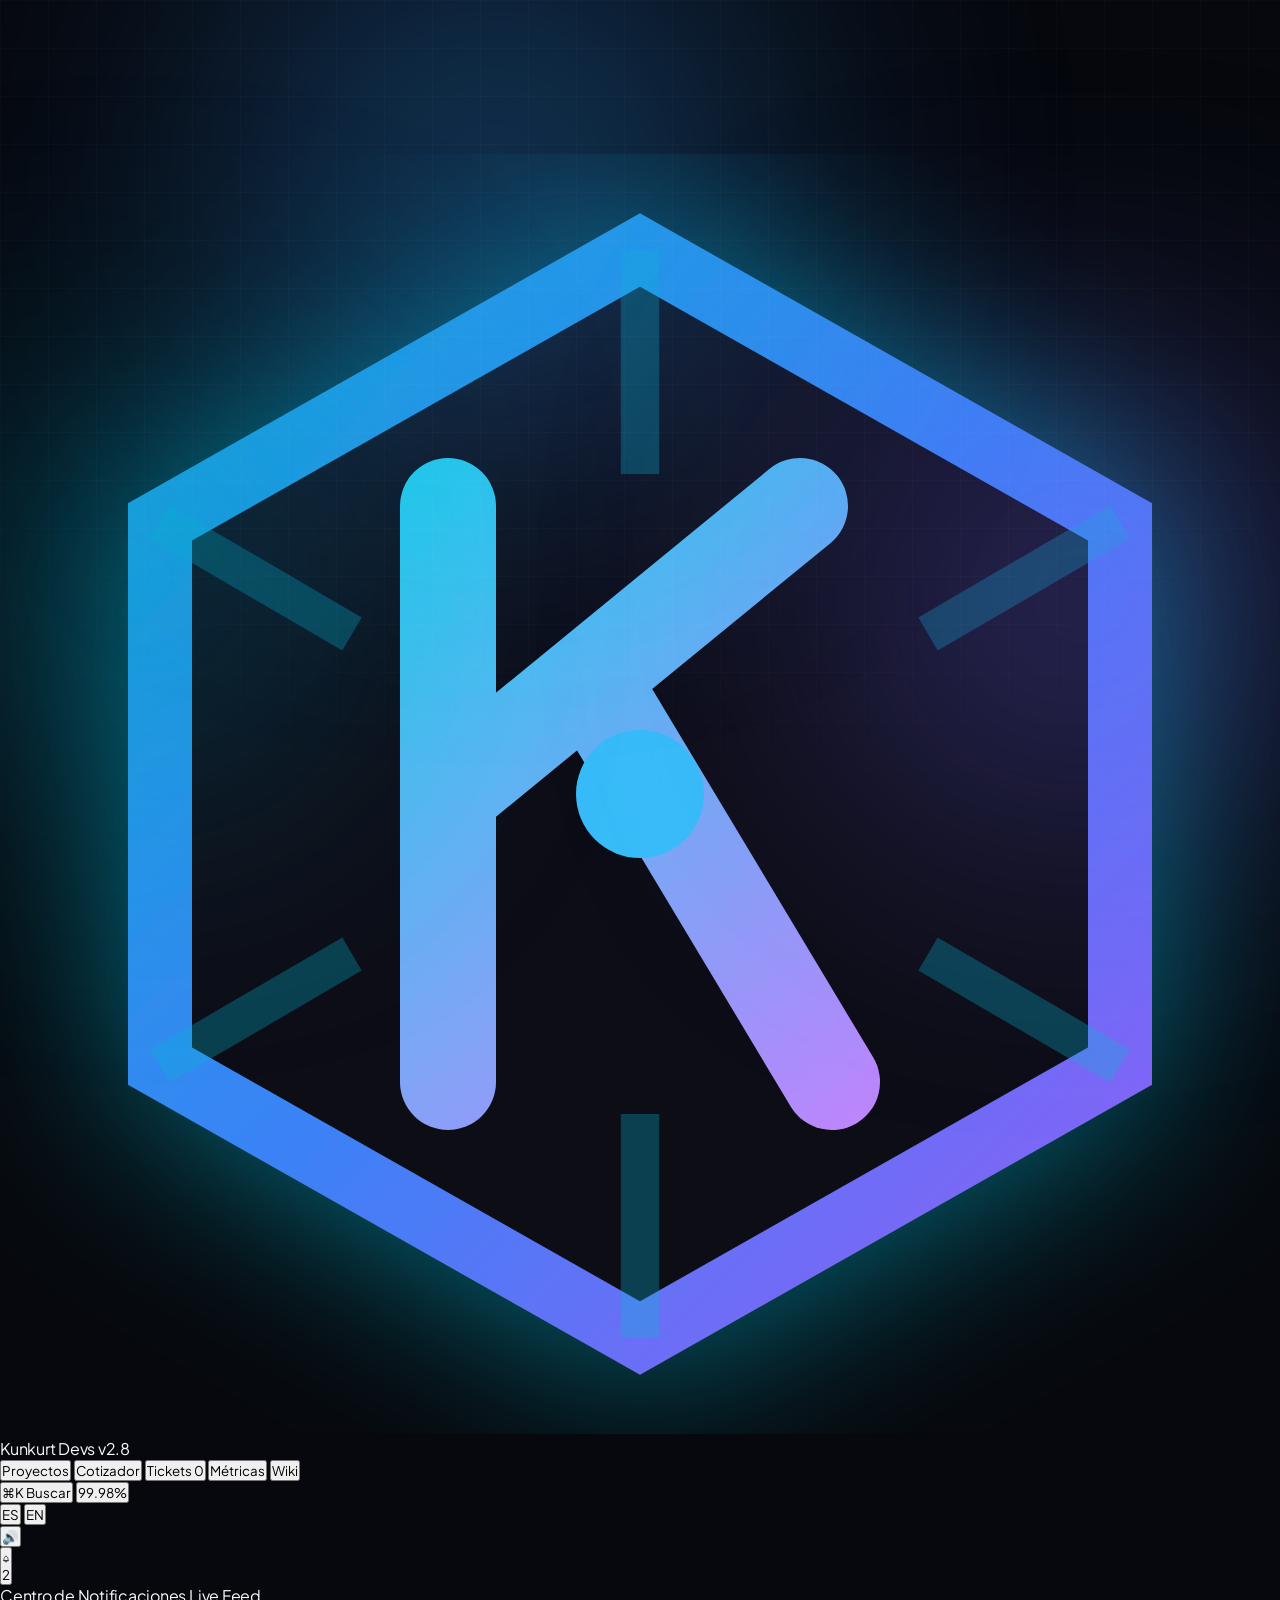
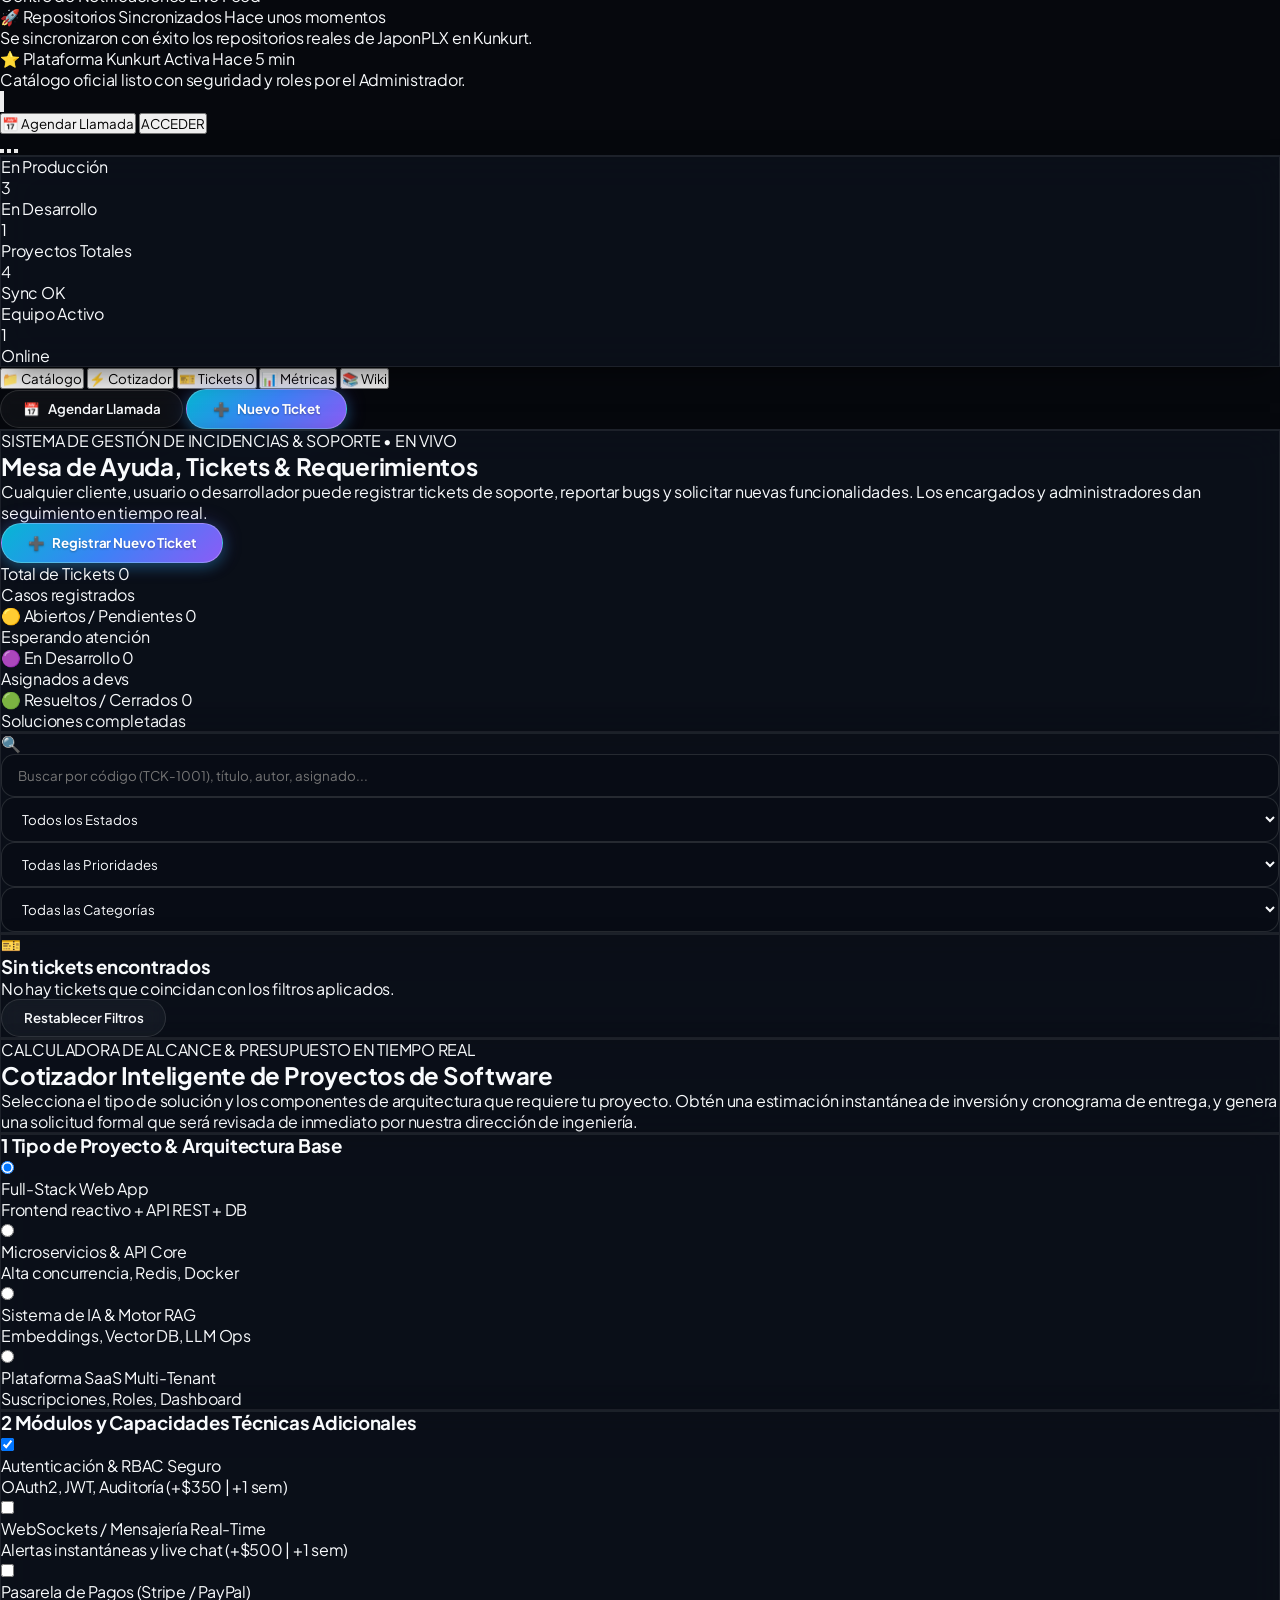
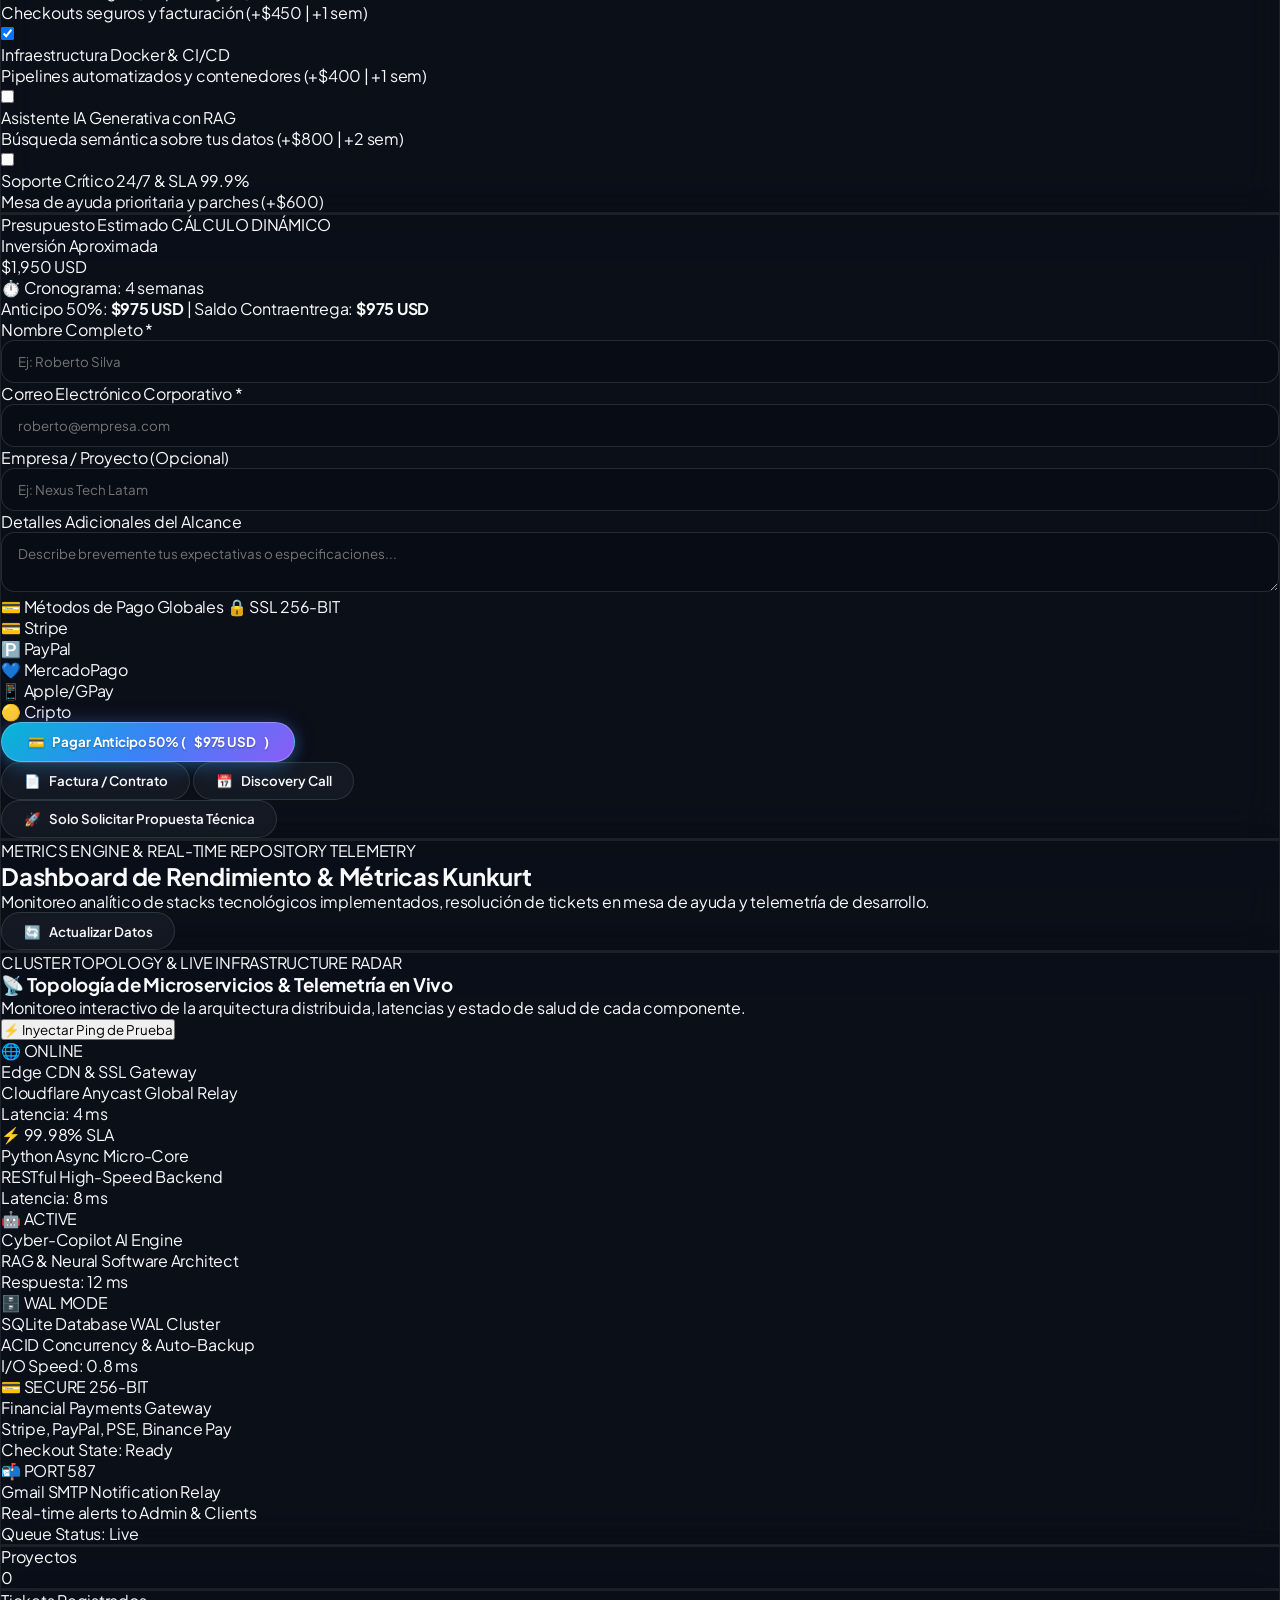
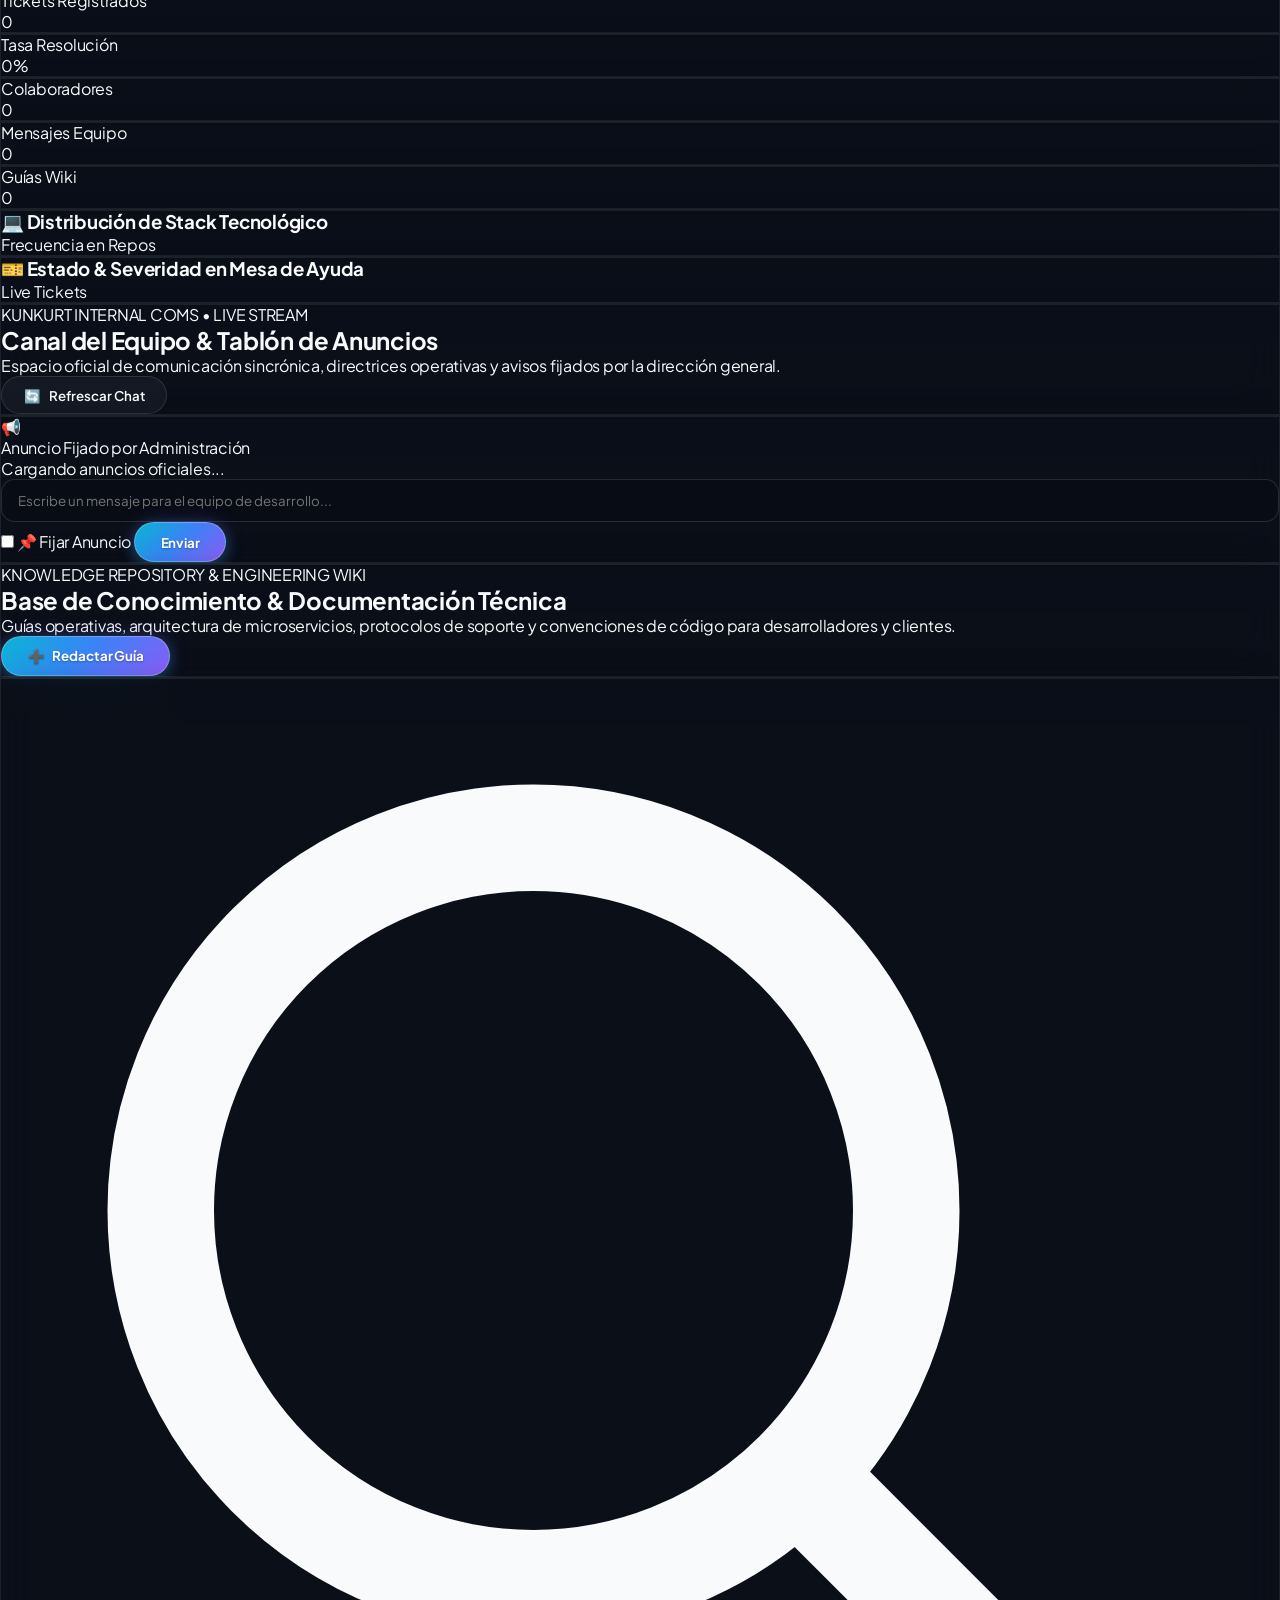
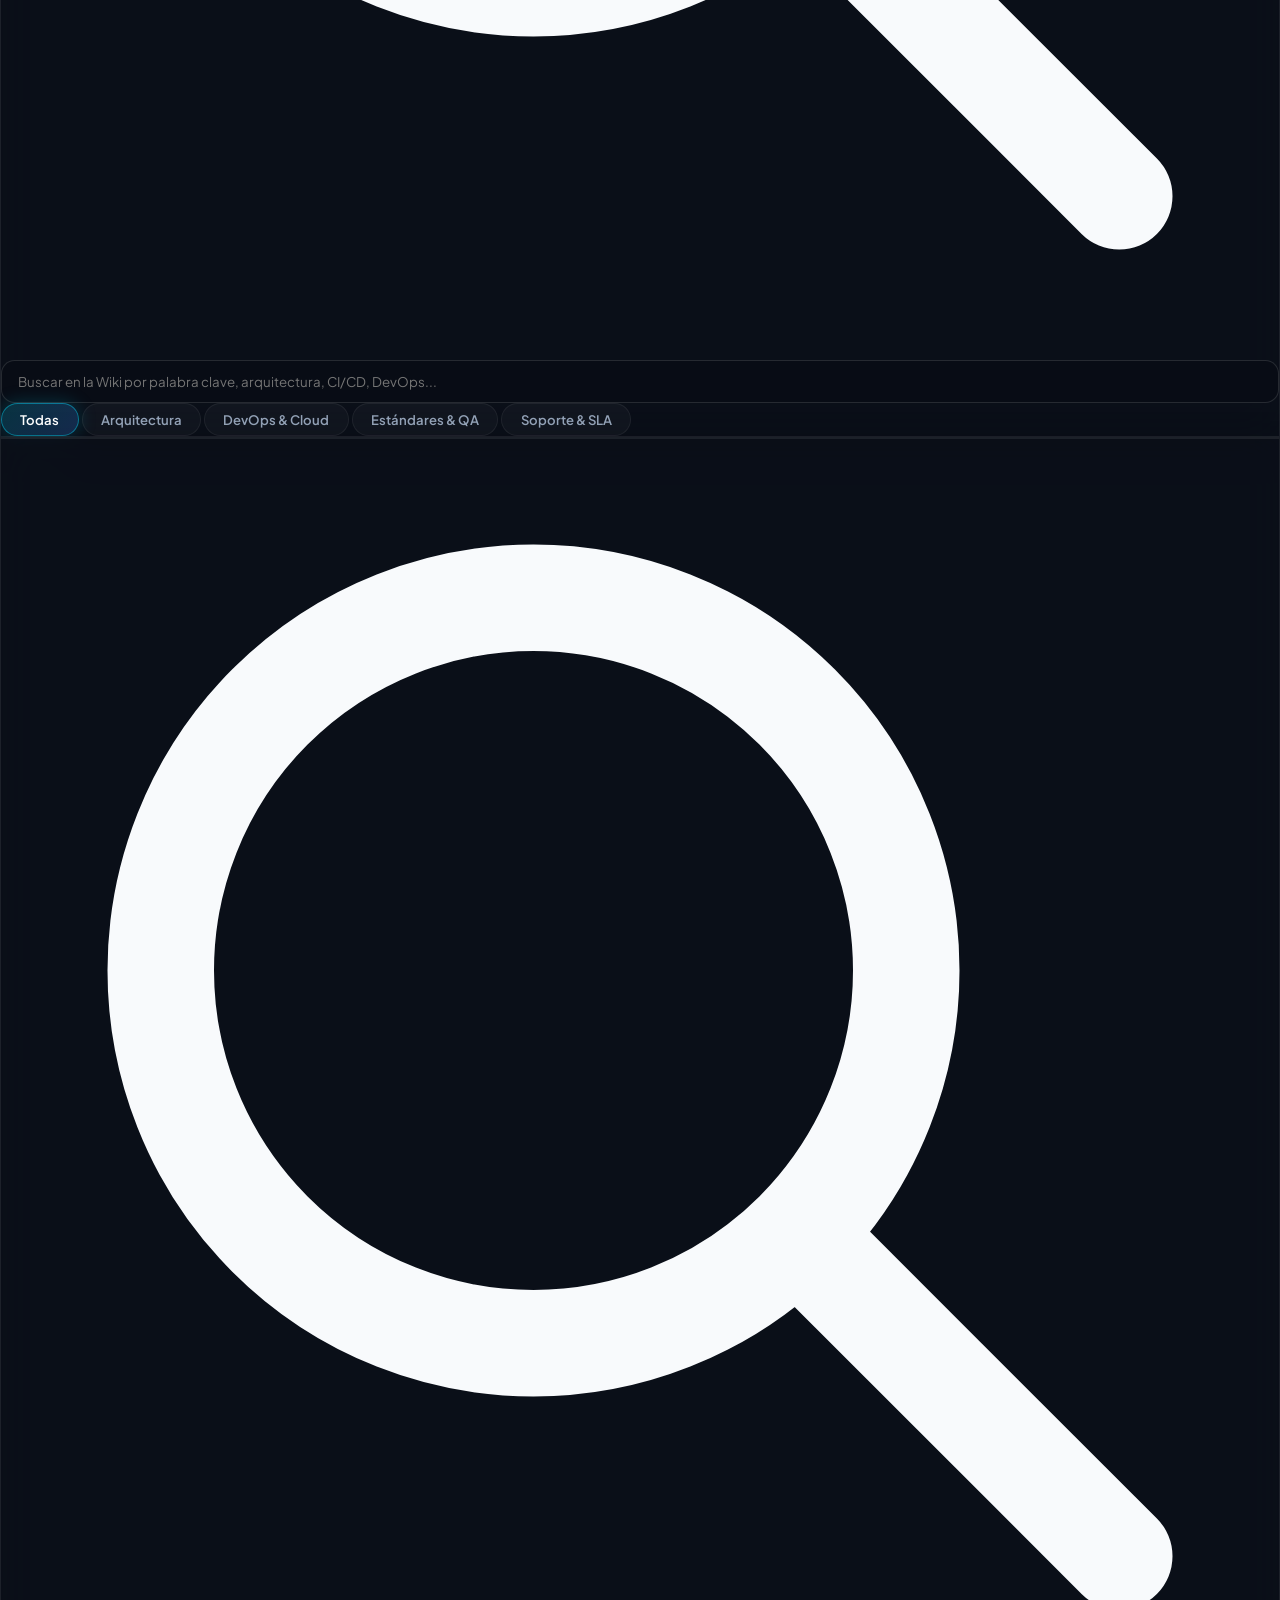
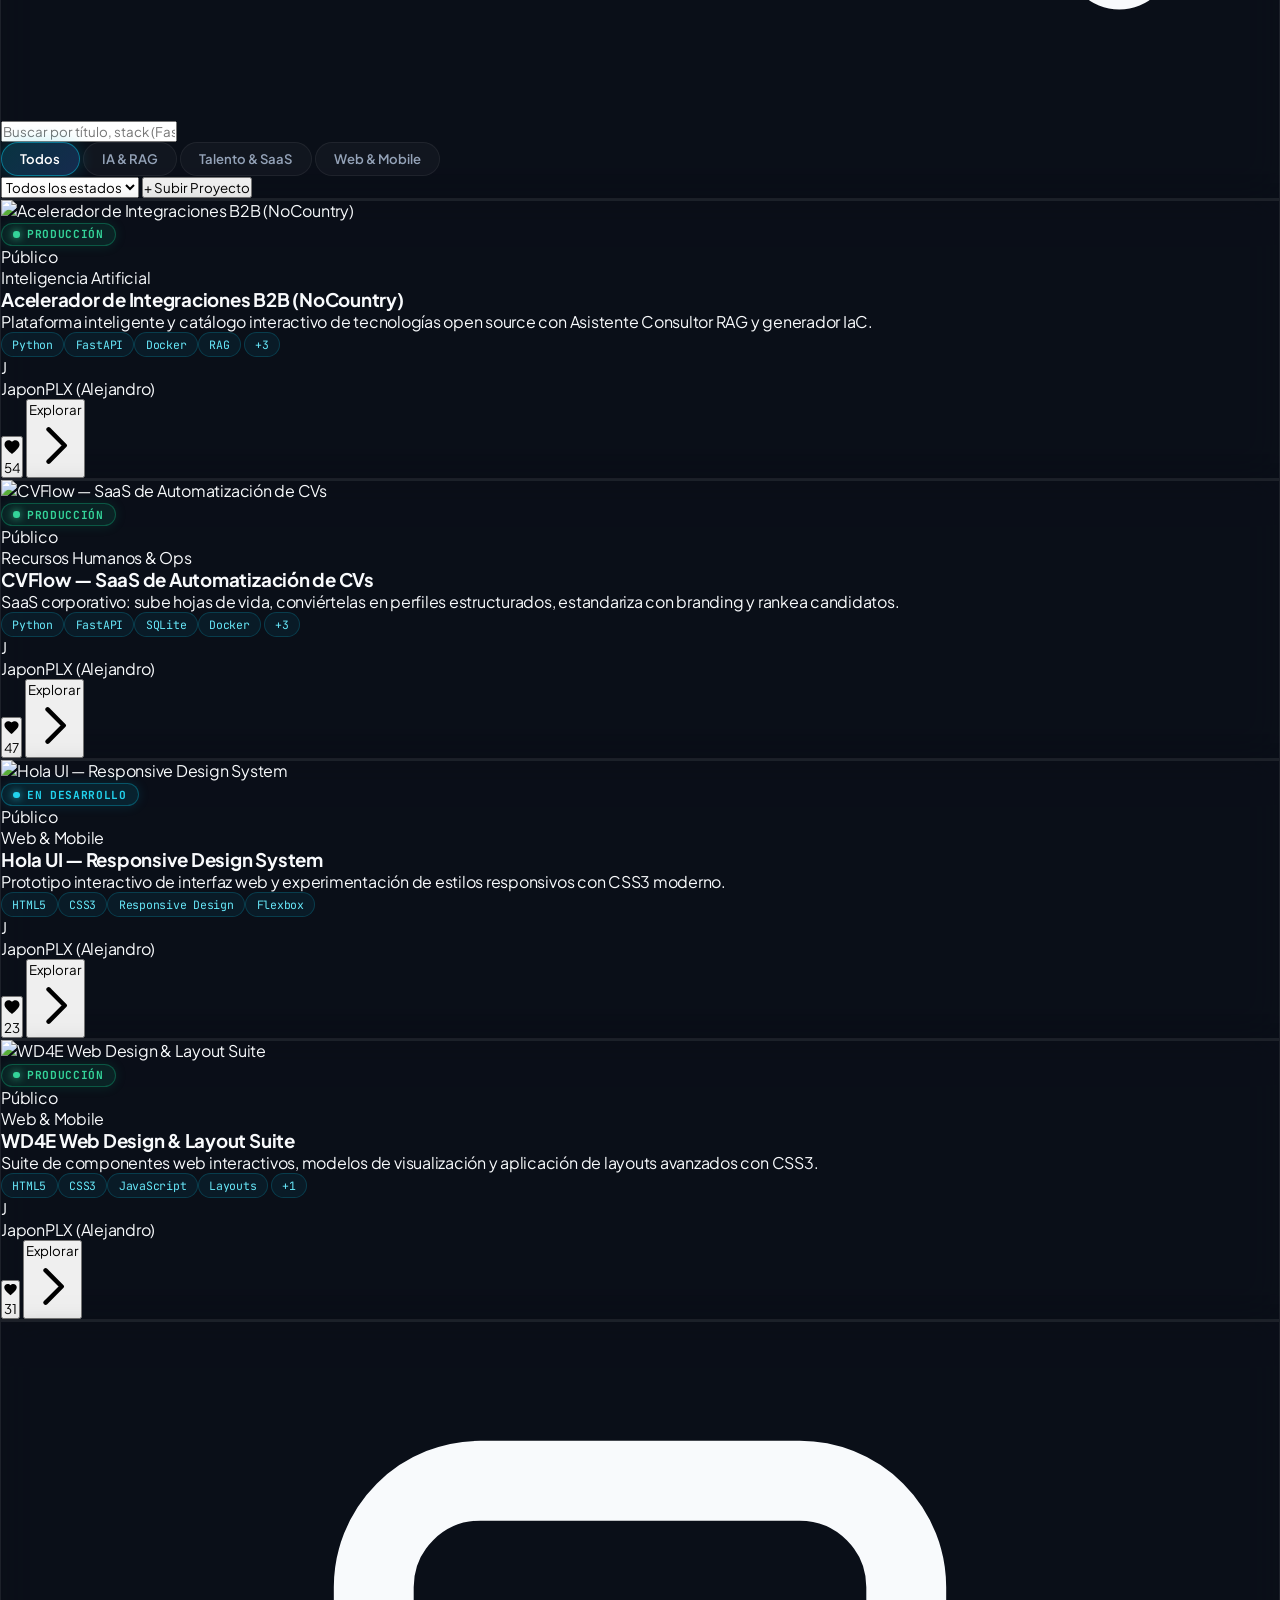
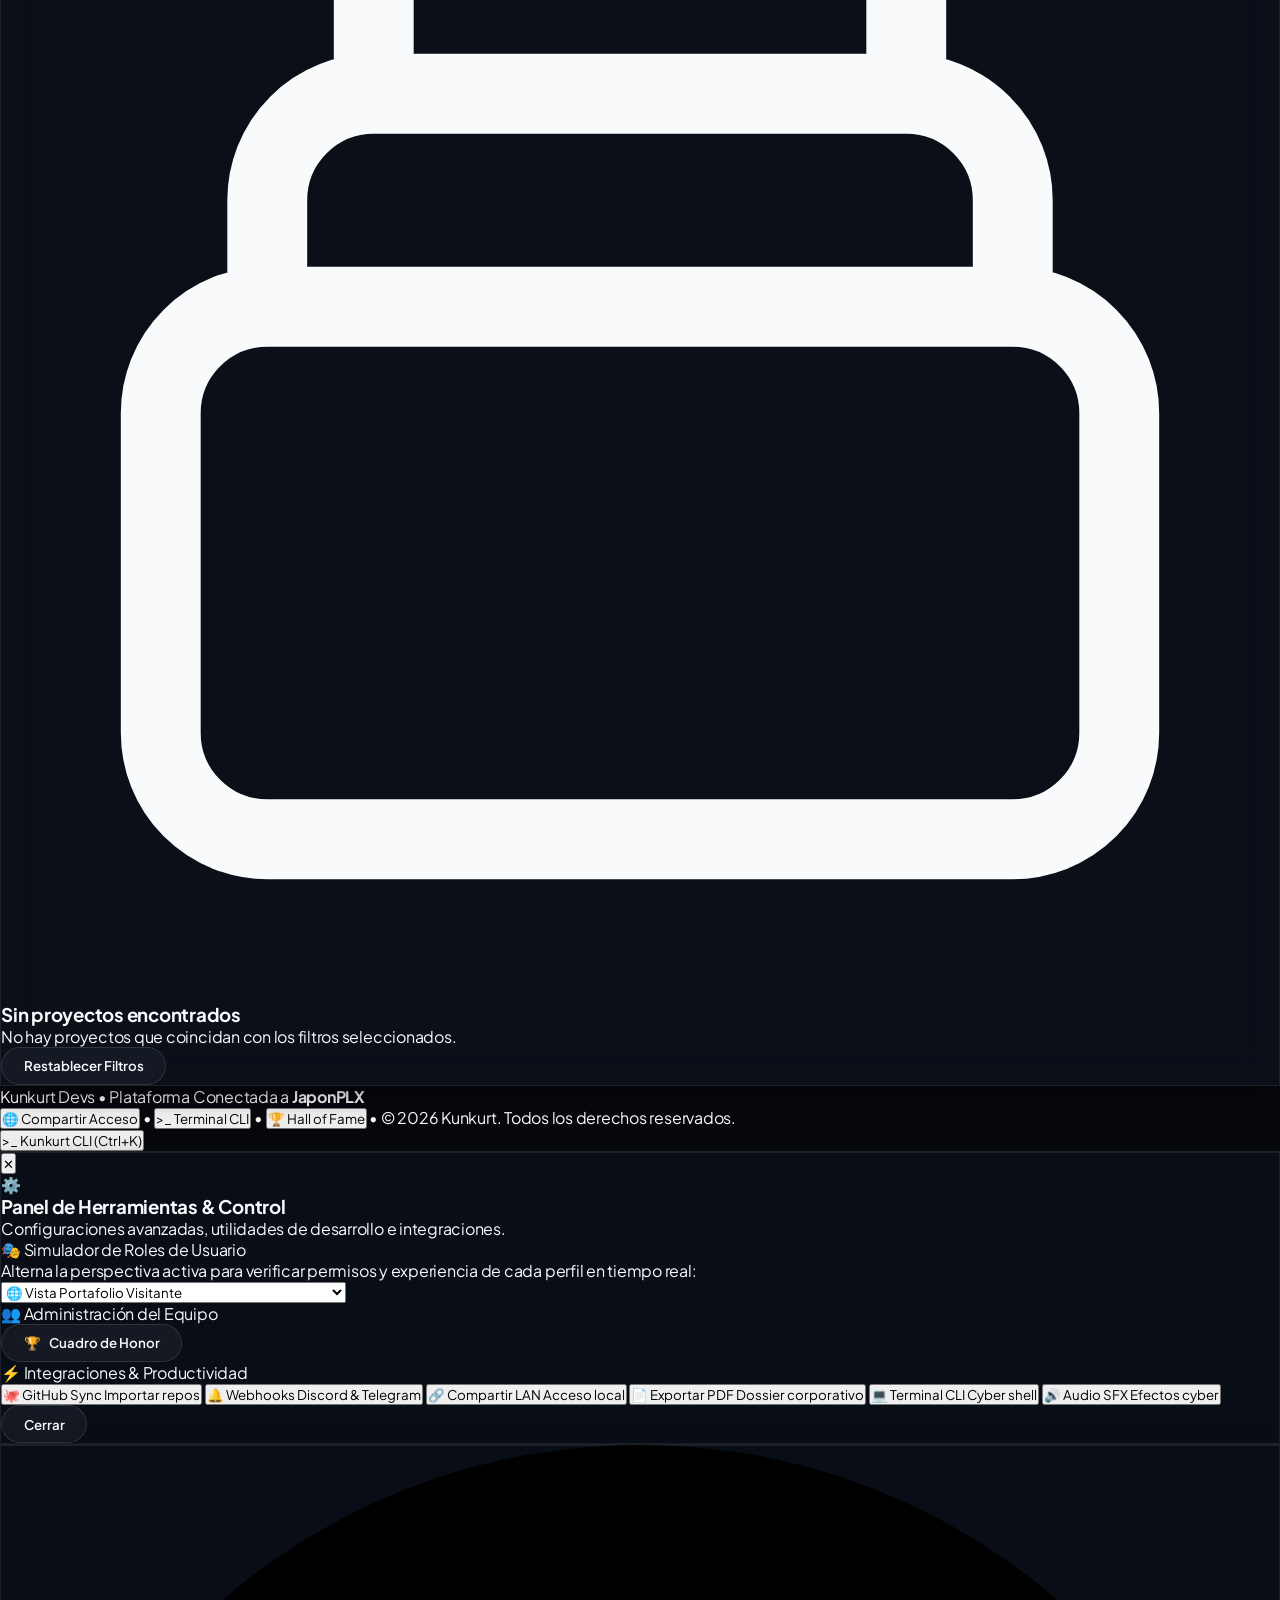
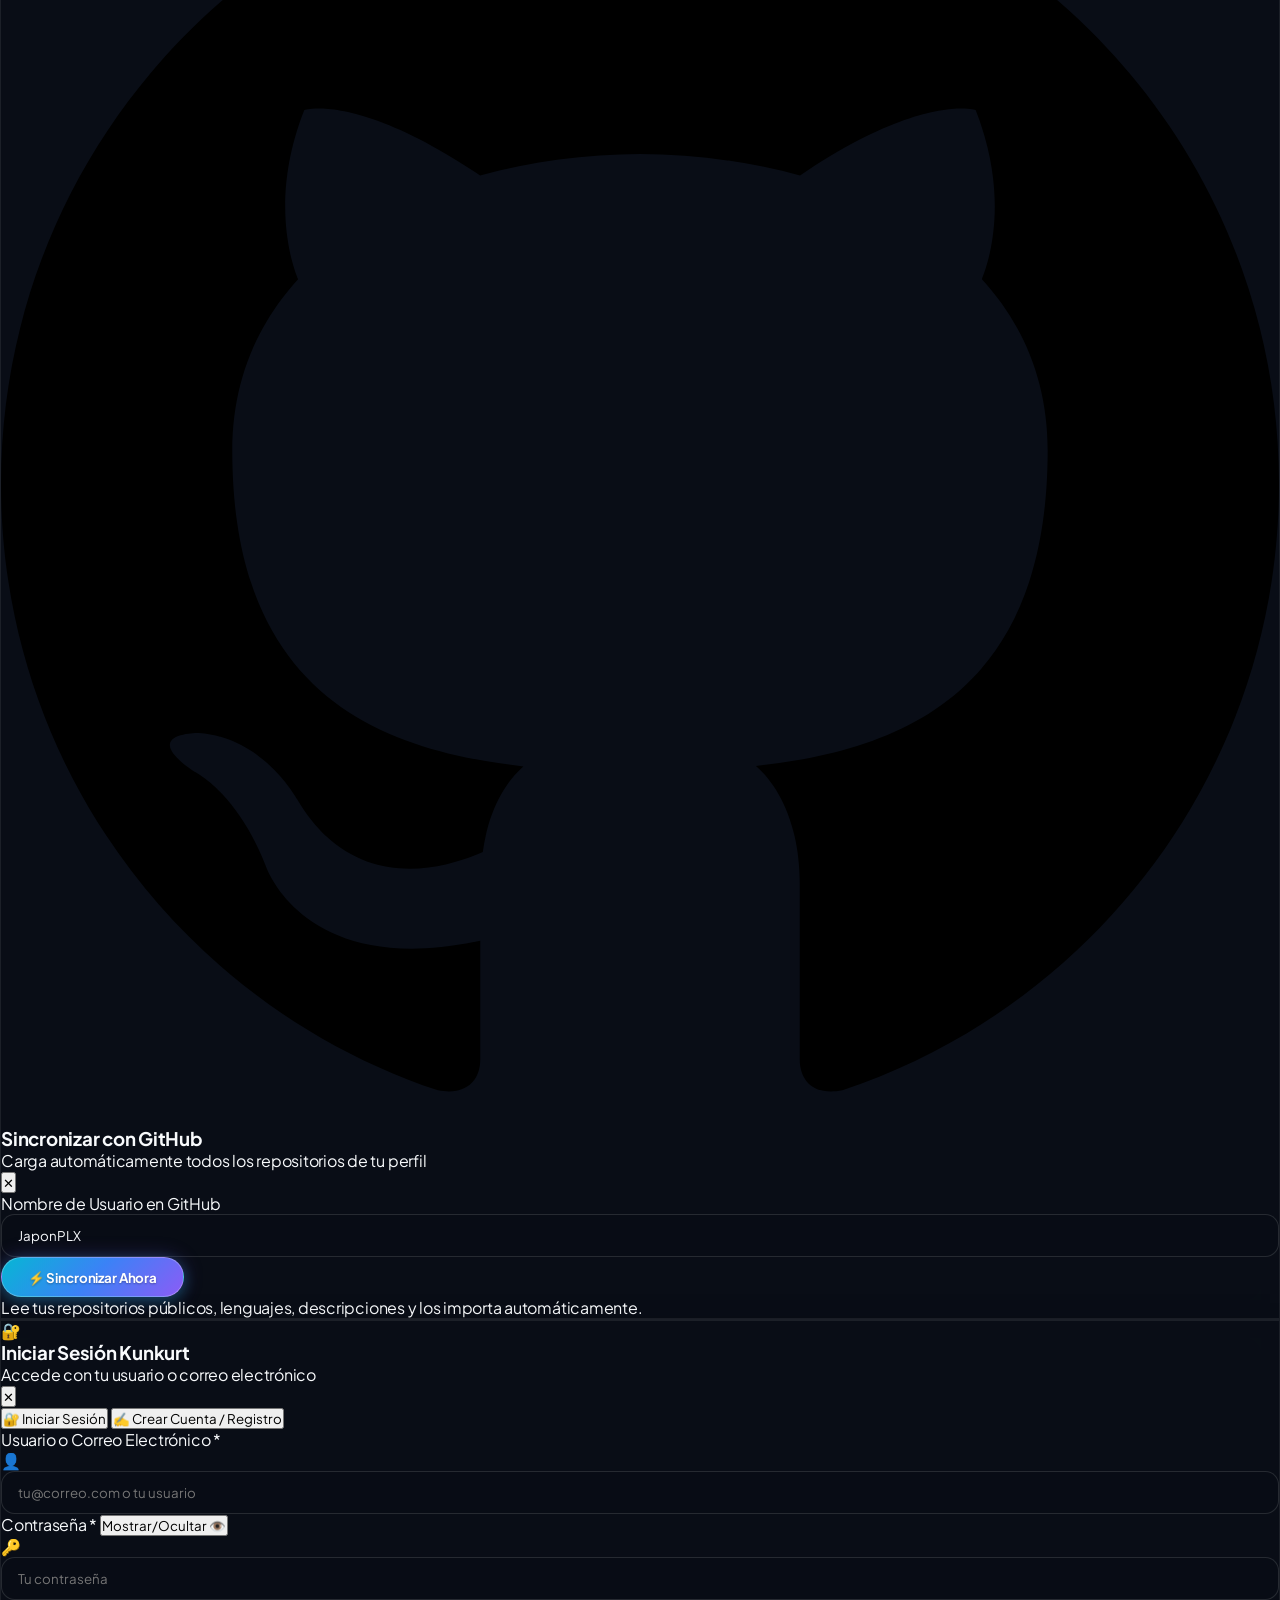
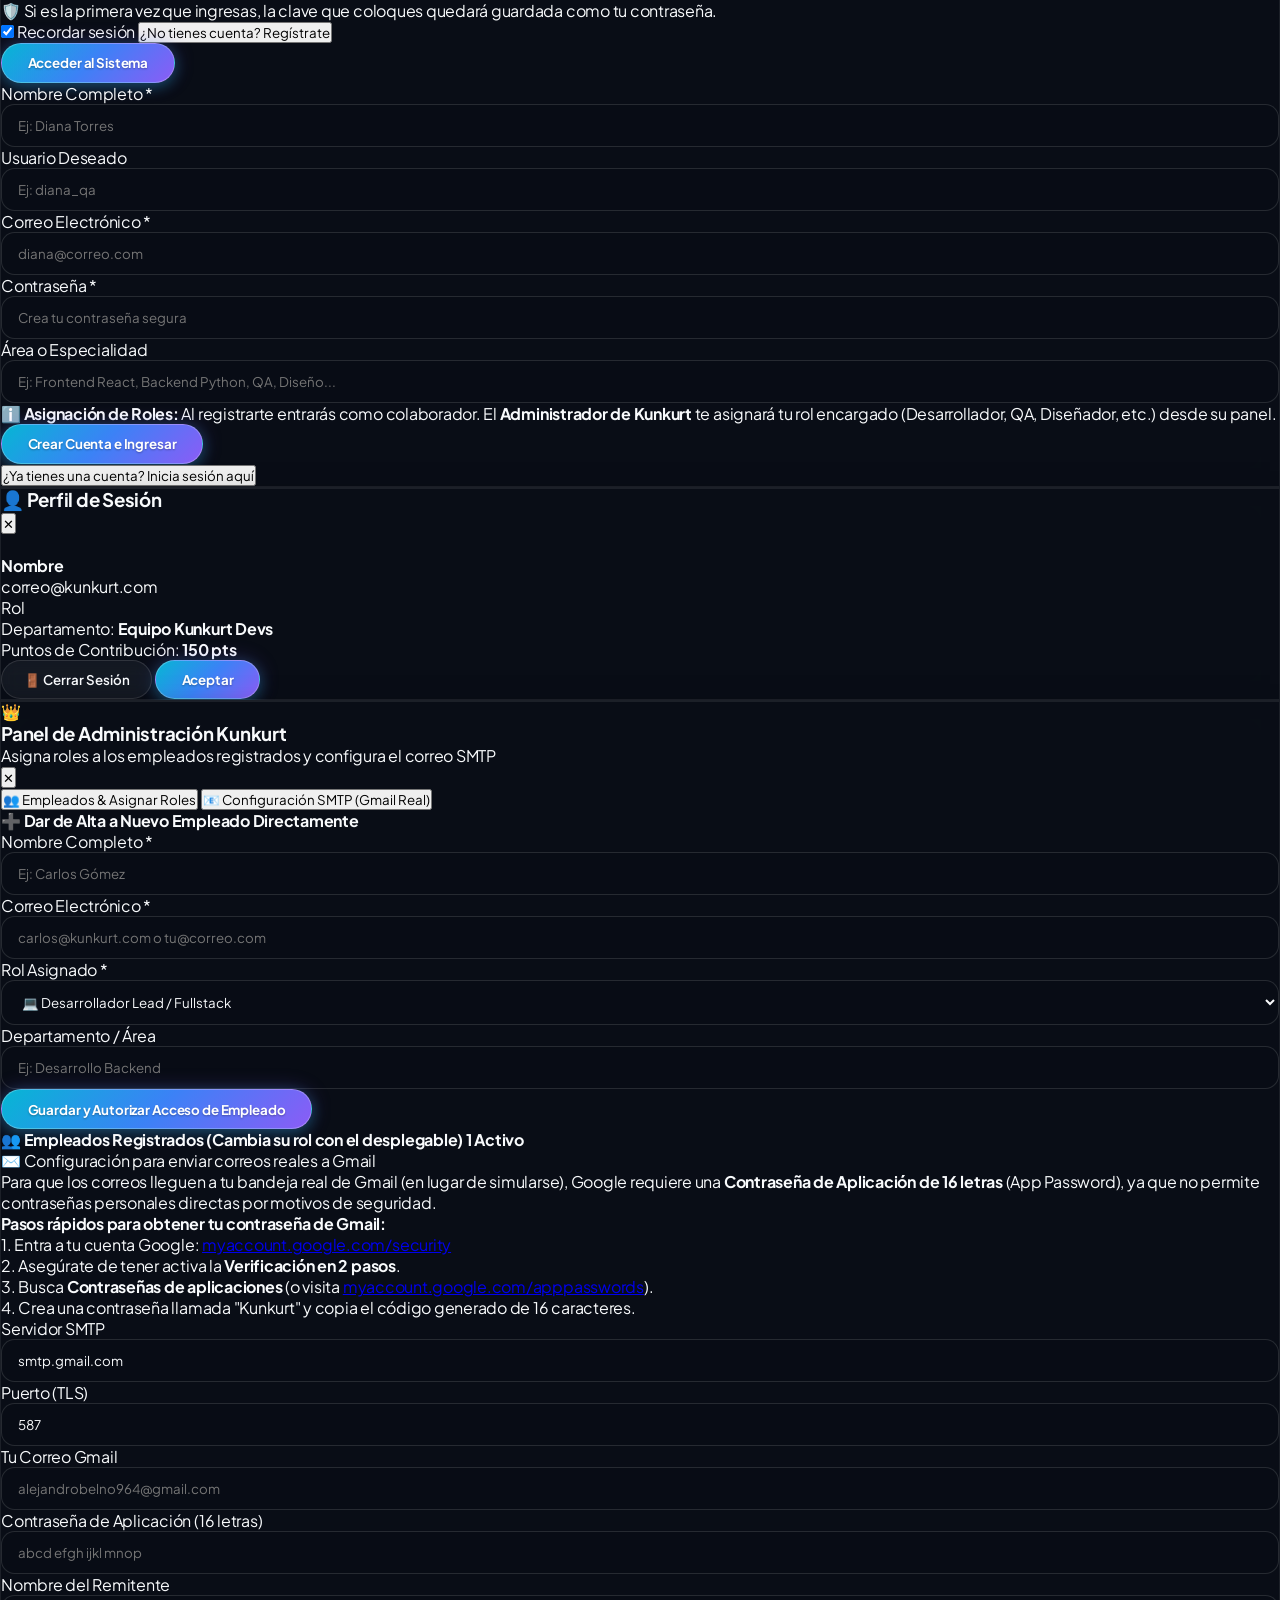
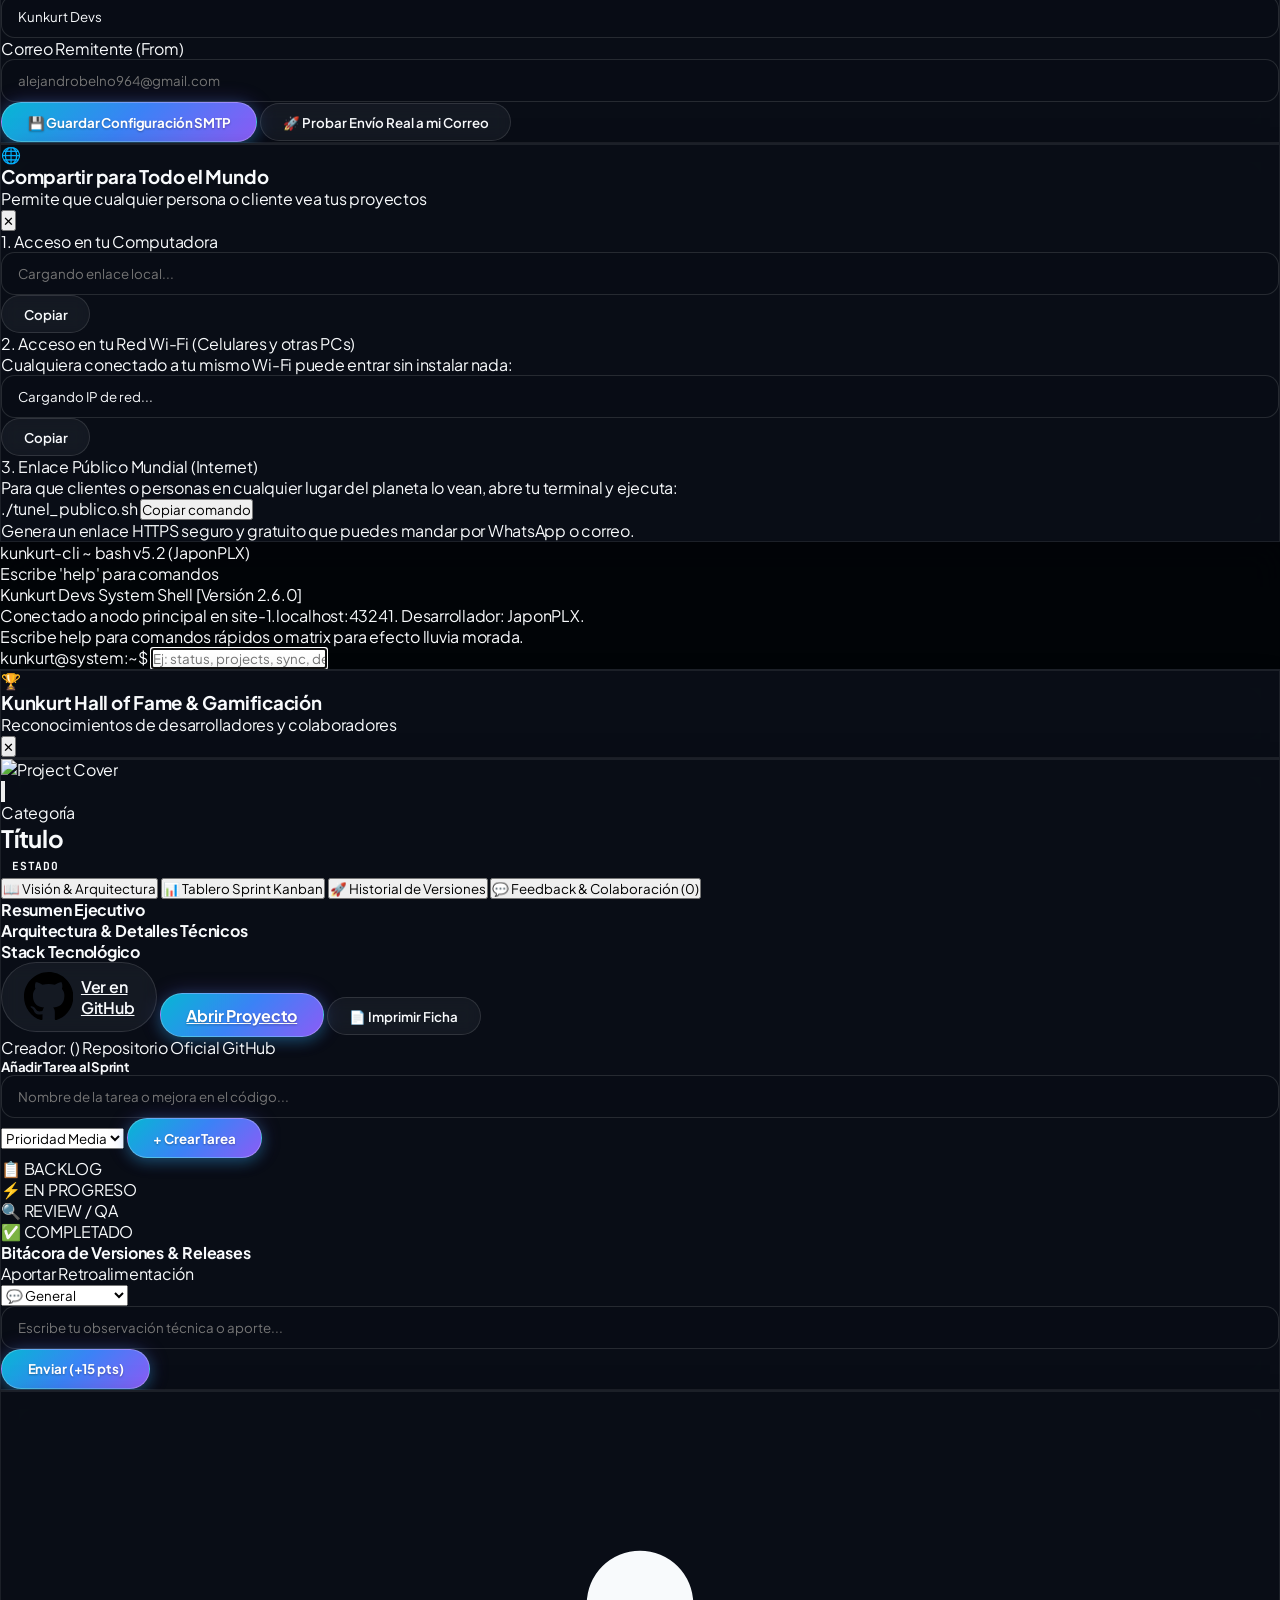
==== commit da33e7c6: "feat: integrar nuevo logo vectorial Kunkurt, barra de navegación simétrica y scroll sticky persisten" ====
--- a/static/index.html
+++ b/static/index.html
@@ -63,81 +63,106 @@
 
     <!-- ====================================================================== -->
     <!-- ====================================================================== -->
-    <!-- HIGH-END MODERN DEVELOPER SAAS NAVBAR (VERCEL / LINEAR STYLE) -->
+    <!-- HIGH-END CYBER SAAS NAVBAR (BALANCED, CENTERED NAV & PERSISTENT STICKY) -->
     <!-- ====================================================================== -->
-    <header class="sticky top-0 z-50 w-full border-b border-white/[0.08] bg-[#07090e]/80 backdrop-blur-2xl transition-all">
-      <div class="max-w-7xl mx-auto px-4 sm:px-6 lg:px-8 h-14 sm:h-16 flex items-center justify-between gap-4">
+    <header id="mainAppHeader" class="sticky top-0 z-50 w-full border-b border-cyan-500/20 bg-[#07090e]/95 backdrop-blur-2xl shadow-[0_4px_30px_rgba(0,0,0,0.6)] transition-all">
+      <div class="max-w-7xl mx-auto px-4 sm:px-6 lg:px-8 h-16 flex items-center justify-between gap-4">
         
-        <!-- Left: Brand Logo, Name & Version Tag -->
-        <div class="flex items-center gap-3 shrink-0">
-          <div class="flex items-center gap-2.5 cursor-pointer group select-none" onclick="switchToSection('projects')">
-            <div class="w-7 h-7 rounded-lg bg-gradient-to-tr from-cyan-600/30 to-blue-600/30 border border-cyan-500/40 flex items-center justify-center shadow-[0_0_15px_rgba(6,182,212,0.25)] group-hover:border-cyan-400 transition-all">
-              <span class="text-cyan-400 font-bold text-sm leading-none">▲</span>
-            </div>
-            <div class="flex items-center gap-2">
-              <span class="text-white font-bold text-sm sm:text-base tracking-tight font-['Plus_Jakarta_Sans'] group-hover:text-cyan-200 transition-colors">Kunkurt Devs</span>
-              <span class="px-1.5 py-0.5 rounded text-[10px] font-mono font-semibold bg-cyan-500/10 text-cyan-400 border border-cyan-500/20">v2.8</span>
-            </div>
-          </div>
-
-          <!-- Divider -->
-          <div class="hidden md:block h-4 w-px bg-white/10 mx-1"></div>
-
-          <!-- Center-Left: Minimalist Navigation Links (Title Case, Clean Hover Pills) -->
-          <nav class="hidden md:flex items-center gap-1 text-xs font-medium text-slate-400">
-            <button id="navLinkProjects" onclick="switchToSection('projects')" class="px-2.5 py-1.5 rounded-lg hover:text-white hover:bg-white/[0.06] transition-all">
-              Proyectos
-            </button>
-            <button id="navLinkQuote" onclick="switchToSection('quotation')" class="px-2.5 py-1.5 rounded-lg hover:text-white hover:bg-white/[0.06] transition-all">
-              Cotizador
-            </button>
-            <button id="navTicketsBtn" onclick="switchToSection('tickets')" class="px-2.5 py-1.5 rounded-lg hover:text-white hover:bg-white/[0.06] transition-all flex items-center gap-1.5">
-              <span id="navLinkTickets">Tickets</span>
-              <span id="navTicketsBadge" class="px-1.5 py-0.2 rounded-full text-[10px] font-mono font-bold bg-cyan-500/20 text-cyan-300 border border-cyan-500/40">0</span>
-            </button>
-            <button id="navLinkAnalytics" onclick="switchToSection('analytics')" class="px-2.5 py-1.5 rounded-lg hover:text-white hover:bg-white/[0.06] transition-all">
-              Métricas
-            </button>
-            <button id="navLinkWiki" onclick="switchToSection('wiki')" class="px-2.5 py-1.5 rounded-lg hover:text-white hover:bg-white/[0.06] transition-all">
-              Wiki
-            </button>
-          </nav>
-        </div>
-
-        <!-- Right: Cohesive, Minimalist Utilities -->
-        <div class="flex items-center gap-2 sm:gap-2.5">
+        <!-- Left: Custom Cybernetic Kunkurt SVG Logo + Brand -->
+        <div class="flex items-center gap-3 shrink-0 cursor-pointer group select-none" onclick="switchToSection('projects')">
+          <!-- Cyber Vector Hexagon 'K' Logo -->
+          <div class="relative flex items-center justify-center">
+            <svg class="w-9 h-9 shrink-0 transition-transform duration-300 group-hover:scale-105" viewBox="0 0 40 40" fill="none" xmlns="http://www.w3.org/2000/svg">
+              <defs>
+                <linearGradient id="kunkurtLogoGrad" x1="0" y1="0" x2="40" y2="40" gradientUnits="userSpaceOnUse">
+                  <stop offset="0%" stop-color="#06b6d4" />
+                  <stop offset="50%" stop-color="#3b82f6" />
+                  <stop offset="100%" stop-color="#a855f7" />
+                </linearGradient>
+                <linearGradient id="kCoreGrad" x1="12" y1="10" x2="28" y2="30" gradientUnits="userSpaceOnUse">
+                  <stop offset="0%" stop-color="#22d3ee" />
+                  <stop offset="100%" stop-color="#c084fc" />
+                </linearGradient>
+                <filter id="kNeonGlow" x="-20%" y="-20%" width="140%" height="140%">
+                  <feDropShadow dx="0" dy="0" stdDeviation="3" flood-color="#06b6d4" flood-opacity="0.6"/>
+                </filter>
+              </defs>
+              <!-- Hexagonal Cyber Shield -->
+              <polygon points="20,3 35,11.5 35,28.5 20,37 5,28.5 5,11.5" fill="#090d19" stroke="url(#kunkurtLogoGrad)" stroke-width="2" filter="url(#kNeonGlow)"/>
+              <!-- Tech Circuit Lines -->
+              <path d="M20 3V10M35 11.5L29 15M35 28.5L29 25M20 37V30M5 28.5L11 25M5 11.5L11 15" stroke="#06b6d4" stroke-opacity="0.3" stroke-width="1.2"/>
+              <!-- Futuristic Geometric K -->
+              <path d="M14 11V29" stroke="url(#kCoreGrad)" stroke-width="3" stroke-linecap="round"/>
+              <path d="M14 20L25 11" stroke="url(#kCoreGrad)" stroke-width="3" stroke-linecap="round"/>
+              <path d="M18.5 16.5L26 29" stroke="url(#kCoreGrad)" stroke-width="3" stroke-linecap="round"/>
+              <!-- Quantum Energy Core Point -->
+              <circle cx="20" cy="20" r="2" fill="#38bdf8"/>
+            </svg>
+          </div>
+
+          <div class="flex items-center gap-2">
+            <span class="text-white font-extrabold text-base tracking-tight font-['Plus_Jakarta_Sans'] group-hover:text-cyan-200 transition-colors">
+              Kunkurt <span class="text-transparent bg-clip-text bg-gradient-to-r from-cyan-400 to-blue-400">Devs</span>
+            </span>
+            <span class="px-1.5 py-0.5 rounded-full text-[9px] font-mono font-bold bg-cyan-950/80 text-cyan-300 border border-cyan-500/40">
+              v2.8
+            </span>
+          </div>
+        </div>
+
+        <!-- Center: Airy, Centered Navigation Bar (Matching Reference Layout) -->
+        <nav class="hidden lg:flex items-center gap-1.5 text-xs font-semibold text-slate-300">
+          <button id="navLinkProjects" onclick="switchToSection('projects')" class="px-3.5 py-1.5 rounded-full hover:text-white hover:bg-white/[0.08] transition-all">
+            Proyectos
+          </button>
+          <button id="navLinkQuote" onclick="switchToSection('quotation')" class="px-3.5 py-1.5 rounded-full hover:text-white hover:bg-white/[0.08] transition-all">
+            Cotizador
+          </button>
+          <button id="navTicketsBtn" onclick="switchToSection('tickets')" class="px-3.5 py-1.5 rounded-full hover:text-white hover:bg-white/[0.08] transition-all flex items-center gap-1.5">
+            <span id="navLinkTickets">Tickets</span>
+            <span id="navTicketsBadge" class="px-1.5 py-0.2 rounded-full text-[10px] font-mono font-bold bg-cyan-500/20 text-cyan-300 border border-cyan-500/40">0</span>
+          </button>
+          <button id="navLinkAnalytics" onclick="switchToSection('analytics')" class="px-3.5 py-1.5 rounded-full hover:text-white hover:bg-white/[0.08] transition-all">
+            Métricas
+          </button>
+          <button id="navLinkWiki" onclick="switchToSection('wiki')" class="px-3.5 py-1.5 rounded-full hover:text-white hover:bg-white/[0.08] transition-all">
+            Wiki
+          </button>
+        </nav>
+
+        <!-- Right: Actions, Command Palette, Language & Prominent CTA Pill -->
+        <div class="flex items-center gap-2 sm:gap-3">
           
-          <!-- Command Palette Trigger (Linear Style ⌘K) -->
-          <button onclick="openCommandPalette()" class="hidden sm:flex items-center gap-2 px-2.5 py-1.5 rounded-lg bg-white/[0.03] border border-white/[0.08] hover:border-white/20 text-xs text-slate-400 hover:text-white transition-all cursor-pointer" title="Buscar en Kunkurt (Ctrl+K)">
-            <span class="text-xs">🔍</span>
-            <span class="text-[11px] hidden lg:inline">Buscar...</span>
-            <kbd class="font-mono text-[10px] bg-white/10 text-slate-300 px-1.5 py-0.5 rounded border border-white/10">⌘K</kbd>
+          <!-- Command Palette Trigger (⌘K) -->
+          <button onclick="openCommandPalette()" class="hidden md:flex items-center gap-1.5 px-2.5 py-1.5 rounded-xl bg-white/[0.04] border border-white/10 hover:border-cyan-400 text-xs text-slate-300 hover:text-white transition-all cursor-pointer shadow-sm" title="Paleta de Comandos Rápida (Ctrl+K)">
+            <span class="text-cyan-400 font-bold font-mono">⌘K</span>
+            <span class="text-[10px] text-slate-400 hidden xl:inline">Buscar</span>
           </button>
 
-          <!-- System Status Micro-Pill -->
-          <button onclick="openStatusModal()" class="flex items-center gap-1.5 px-2 py-1 rounded-lg bg-emerald-950/30 border border-emerald-500/30 text-[10px] font-mono text-emerald-300 hover:border-emerald-400 transition-all cursor-pointer" title="SLA & Uptime en Vivo">
+          <!-- Uptime SLA Micro-Pill -->
+          <button onclick="openStatusModal()" class="flex items-center gap-1.5 px-2.5 py-1 rounded-full bg-emerald-950/40 border border-emerald-500/40 text-[10px] font-mono text-emerald-300 hover:border-emerald-400 transition-all cursor-pointer" title="Ver Radar de Servicios & Uptime">
             <span class="w-1.5 h-1.5 rounded-full bg-emerald-400 animate-pulse"></span>
-            <span id="navUptimeBadge" class="hidden sm:inline">99.98%</span>
+            <span id="navUptimeBadge">99.98%</span>
           </button>
 
-          <!-- Minimalist Language Switcher (ES | EN) -->
-          <div class="flex items-center border border-white/[0.08] rounded-lg bg-white/[0.03] p-0.5 text-[10px] font-semibold">
-            <button onclick="setLanguage('es')" id="langBtn_es" class="px-1.5 py-0.5 rounded bg-cyan-500 text-black font-extrabold transition-all" title="Español">ES</button>
-            <button onclick="setLanguage('en')" id="langBtn_en" class="px-1.5 py-0.5 rounded text-slate-400 hover:text-white transition-all" title="English">EN</button>
-          </div>
-
-          <!-- Utility Icons (SFX Audio + Notifications + Tools Hub) -->
-          <div class="flex items-center gap-1 border-l border-white/10 pl-2">
+          <!-- Language Selector Switcher (ES / EN) -->
+          <div class="flex items-center border border-white/10 rounded-xl bg-white/5 p-0.5 text-[10px] font-bold">
+            <button onclick="setLanguage('es')" id="langBtn_es" class="px-2 py-0.5 rounded-lg bg-cyan-500 text-black font-extrabold transition-all" title="Español">ES</button>
+            <button onclick="setLanguage('en')" id="langBtn_en" class="px-2 py-0.5 rounded-lg text-slate-300 hover:text-white transition-all" title="English">EN</button>
+          </div>
+
+          <!-- Quick Utility Icons (SFX Audio, Notifications & Settings) -->
+          <div class="hidden sm:flex items-center gap-1 border-l border-white/10 pl-2">
             <!-- Audio SFX Toggle -->
-            <button onclick="toggleCyberAudio()" class="p-1.5 rounded-lg text-slate-400 hover:text-white hover:bg-white/[0.06] transition-colors" title="Efectos de Sonido Cyber (ON/OFF)">
+            <button onclick="toggleCyberAudio()" class="p-1.5 rounded-lg text-slate-400 hover:text-white hover:bg-white/[0.08] transition-colors" title="Efectos de Sonido Cyber (ON/OFF)">
               <span id="navAudioIcon" class="text-xs">🔊</span>
             </button>
 
             <!-- Notifications Bell -->
             <div class="relative">
-              <button onclick="toggleNotificationsDropdown()" class="p-1.5 rounded-lg text-slate-400 hover:text-white hover:bg-white/[0.06] transition-colors relative" title="Notificaciones en vivo">
-                <svg class="w-4 h-4" fill="none" stroke="currentColor" viewBox="0 0 24 24"><path stroke-linecap="round" stroke-linejoin="round" stroke-width="2" d="M15 17h5l-1.405-1.405A2.032 2.032 0 0118 14.158V11a6.002 6.002 0 00-4-5.659V5a2 2 0 10-4 0v.341C7.67 6.165 6 8.388 6 11v3.159c0 .538-.214 1.055-.595 1.436L4 17h5m6 0v1a3 3 0 11-6 0v-1m6 0H9"></path></svg>
-                <span id="notifBadge" class="hidden absolute top-1 right-1 w-2 h-2 bg-cyan-400 rounded-full animate-ping"></span>
+              <button onclick="toggleNotificationsDropdown()" class="p-1.5 rounded-lg text-slate-400 hover:text-white hover:bg-white/[0.08] transition-colors relative" title="Notificaciones en vivo">
+                <svg class="w-4 h-4 text-slate-300" fill="none" stroke="currentColor" viewBox="0 0 24 24"><path stroke-linecap="round" stroke-linejoin="round" stroke-width="2" d="M15 17h5l-1.405-1.405A2.032 2.032 0 0118 14.158V11a6.002 6.002 0 00-4-5.659V5a2 2 0 10-4 0v.341C7.67 6.165 6 8.388 6 11v3.159c0 .538-.214 1.055-.595 1.436L4 17h5m6 0v1a3 3 0 11-6 0v-1m6 0H9"></path></svg>
+                <span id="notifBadge" class="hidden absolute top-0.5 right-0.5 w-2 h-2 bg-cyan-400 rounded-full animate-ping"></span>
               </button>
               <div id="notifDropdown" class="hidden absolute right-0 mt-3 w-80 sm:w-96 p-4 rounded-2xl border border-white/15 shadow-[0_0_50px_rgba(0,0,0,0.8)] z-50 bg-[#0a0e17]/95 backdrop-blur-xl">
                 <div class="flex items-center justify-between pb-3 border-b border-white/10 mb-3">
@@ -148,21 +173,27 @@
               </div>
             </div>
 
-            <!-- Settings / Tools Hub -->
-            <button onclick="openToolsModal()" class="p-1.5 rounded-lg text-slate-400 hover:text-white hover:bg-white/[0.06] transition-colors" title="Herramientas & Roles">
+            <!-- Subtle Settings & Tools Hub Trigger -->
+            <button onclick="openToolsModal()" class="p-1.5 rounded-lg text-slate-400 hover:text-white hover:bg-white/[0.08] transition-colors" title="Herramientas, Roles & Integraciones">
               <svg class="w-4 h-4 text-cyan-400" fill="none" stroke="currentColor" viewBox="0 0 24 24"><path stroke-linecap="round" stroke-linejoin="round" stroke-width="2" d="M10.325 4.317c.426-1.756 2.924-1.756 3.35 0a1.724 1.724 0 002.573 1.066c1.543-.94 3.31.826 2.37 2.37a1.724 1.724 0 001.065 2.572c1.756.426 1.756 2.924 0 3.35a1.724 1.724 0 00-1.066 2.573c.94 1.543-.826 3.31-2.37 2.37a1.724 1.724 0 00-2.572 1.065c-.426 1.756-2.924 1.756-3.35 0a1.724 1.724 0 00-2.573-1.066c-1.543.94-3.31-.826-2.37-2.37a1.724 1.724 0 00-1.065-2.572c-1.756-.426-1.756-2.924 0-3.35a1.724 1.724 0 001.066-2.573c-.94-1.543.826-3.31 2.37-2.37.996.608 2.296.07 2.572-1.065z"></path><path stroke-linecap="round" stroke-linejoin="round" stroke-width="2" d="M15 12a3 3 0 11-6 0 3 3 0 016 0z"></path></svg>
             </button>
           </div>
 
-          <!-- User Profile / Auth Action (Clean Linear Style Pill) -->
-          <button id="navLoginBtn" onclick="openLoginModal()" class="px-3.5 py-1.5 rounded-lg border border-white/20 bg-white/5 hover:bg-white/10 hover:border-cyan-400 text-white font-medium text-xs tracking-wide transition-all">
-            Acceder
+          <!-- Prominent CTA Action (Matching the "Book Now" Pill from Reference) -->
+          <button onclick="openMeetingModal()" class="hidden sm:inline-flex items-center gap-1.5 px-4 py-1.5 rounded-full text-xs font-bold text-white bg-gradient-to-r from-cyan-500 via-teal-500 to-blue-600 hover:from-cyan-400 hover:to-blue-500 shadow-[0_0_20px_rgba(6,182,212,0.35)] hover:shadow-[0_0_25px_rgba(6,182,212,0.55)] transition-all whitespace-nowrap">
+            <span>📅</span>
+            <span>Agendar Llamada</span>
+          </button>
+
+          <!-- User Profile / Auth Pill -->
+          <button id="navLoginBtn" onclick="openLoginModal()" class="px-4 py-1.5 rounded-full border border-white/20 bg-white/5 hover:bg-white/15 hover:border-cyan-400 text-white font-semibold text-xs tracking-wider uppercase transition-all backdrop-blur-md">
+            ACCEDER
           </button>
           
-          <div id="navLogoutBtn" onclick="openUserProfileModal()" class="hidden items-center gap-2 cursor-pointer group px-2 py-1 rounded-lg bg-white/[0.03] border border-white/[0.08] hover:border-cyan-500/40 hover:bg-white/[0.06] transition-all">
-            <img id="currentUserAvatar" src="https://avatars.githubusercontent.com/u/171938813?v=4" alt="Avatar" class="w-5 h-5 rounded-full object-cover ring-1 ring-cyan-400/60">
-            <span id="currentUserName" class="text-xs font-semibold text-slate-200 group-hover:text-white leading-tight">JaponPLX</span>
-            <span id="currentUserRoleBadge" class="text-[9px] font-mono text-cyan-300 bg-cyan-950/80 px-1.5 py-0.2 rounded border border-cyan-500/30">Admin</span>
+          <div id="navLogoutBtn" onclick="openUserProfileModal()" class="hidden items-center gap-2 cursor-pointer group px-2.5 py-1 rounded-full bg-white/5 border border-white/10 hover:border-cyan-400 transition-all">
+            <img id="currentUserAvatar" src="https://avatars.githubusercontent.com/u/171938813?v=4" alt="Avatar" class="w-6 h-6 rounded-full object-cover ring-1 ring-cyan-400">
+            <span id="currentUserName" class="text-xs font-bold text-white leading-tight">JaponPLX</span>
+            <span id="currentUserRoleBadge" class="text-[9px] font-semibold text-cyan-300 font-mono px-1.5 py-0.2 rounded-full bg-cyan-950/80 border border-cyan-500/30">Admin</span>
           </div>
 
         </div>
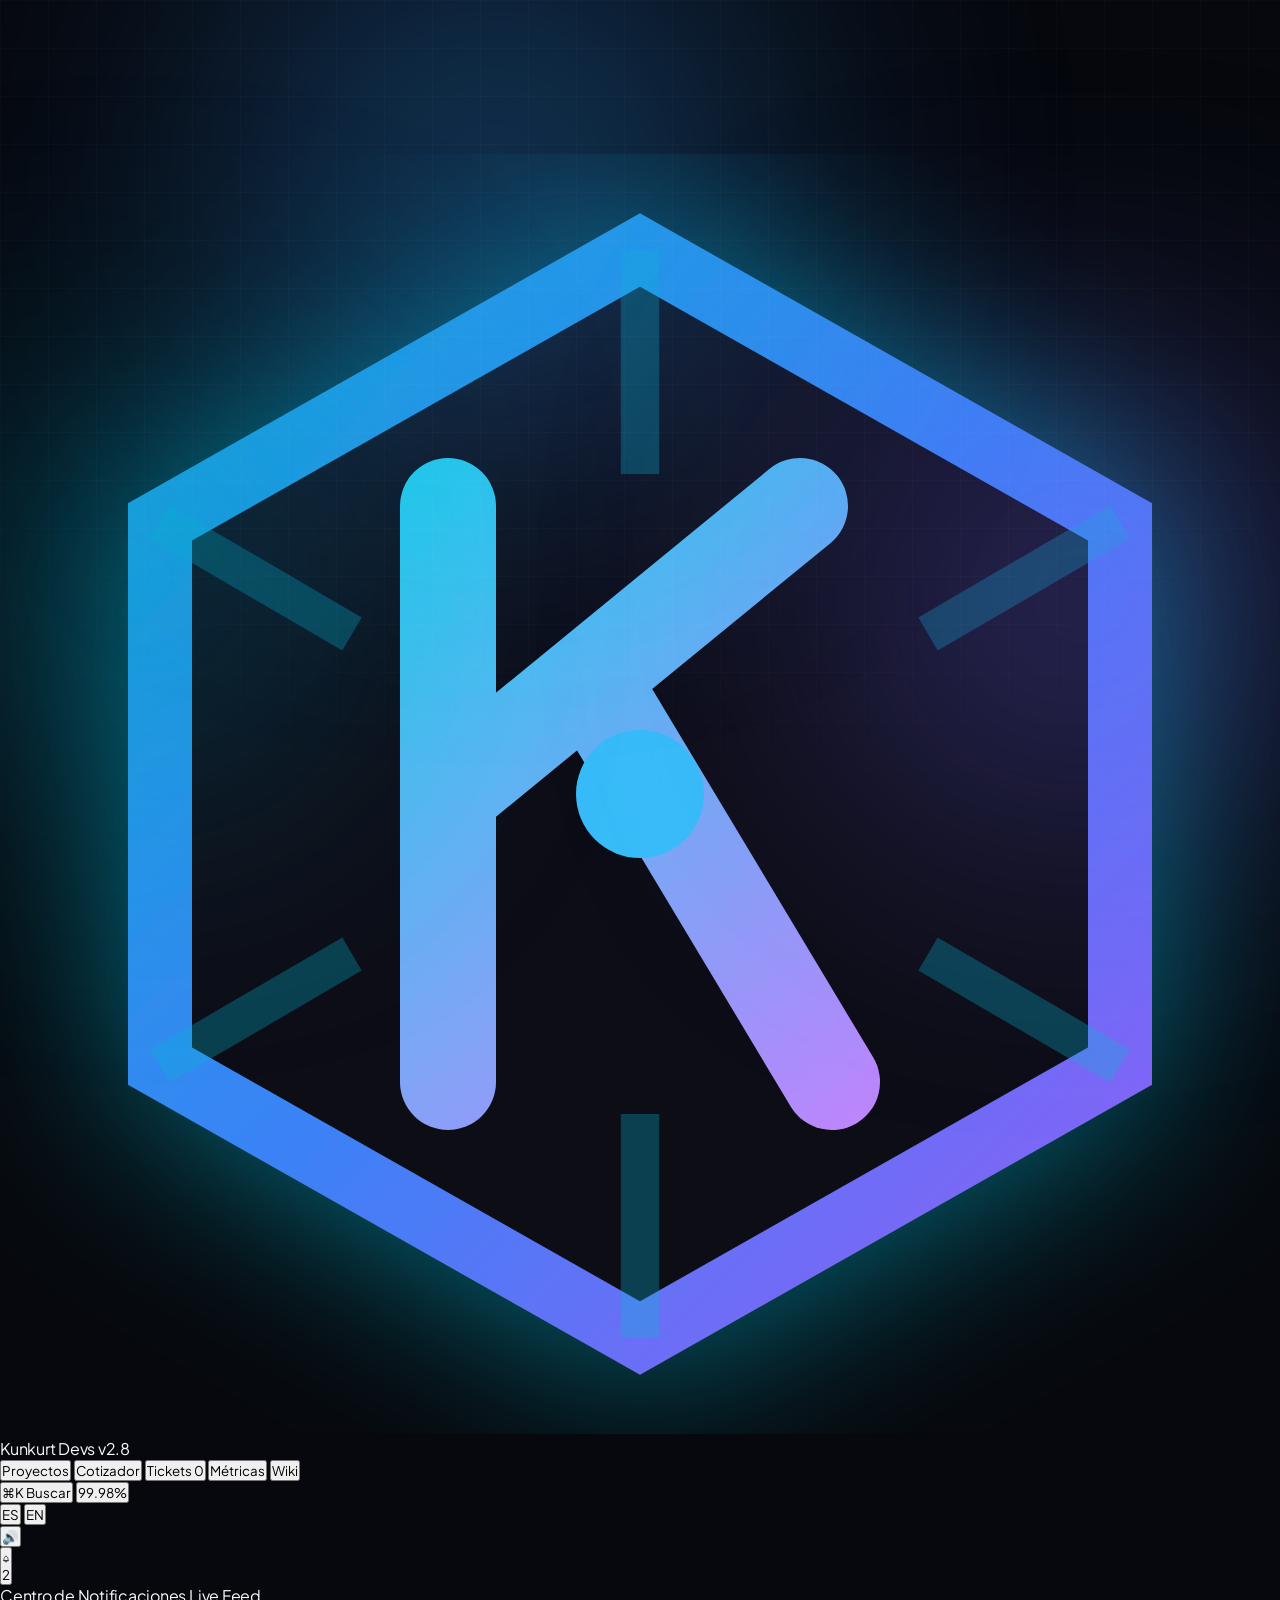
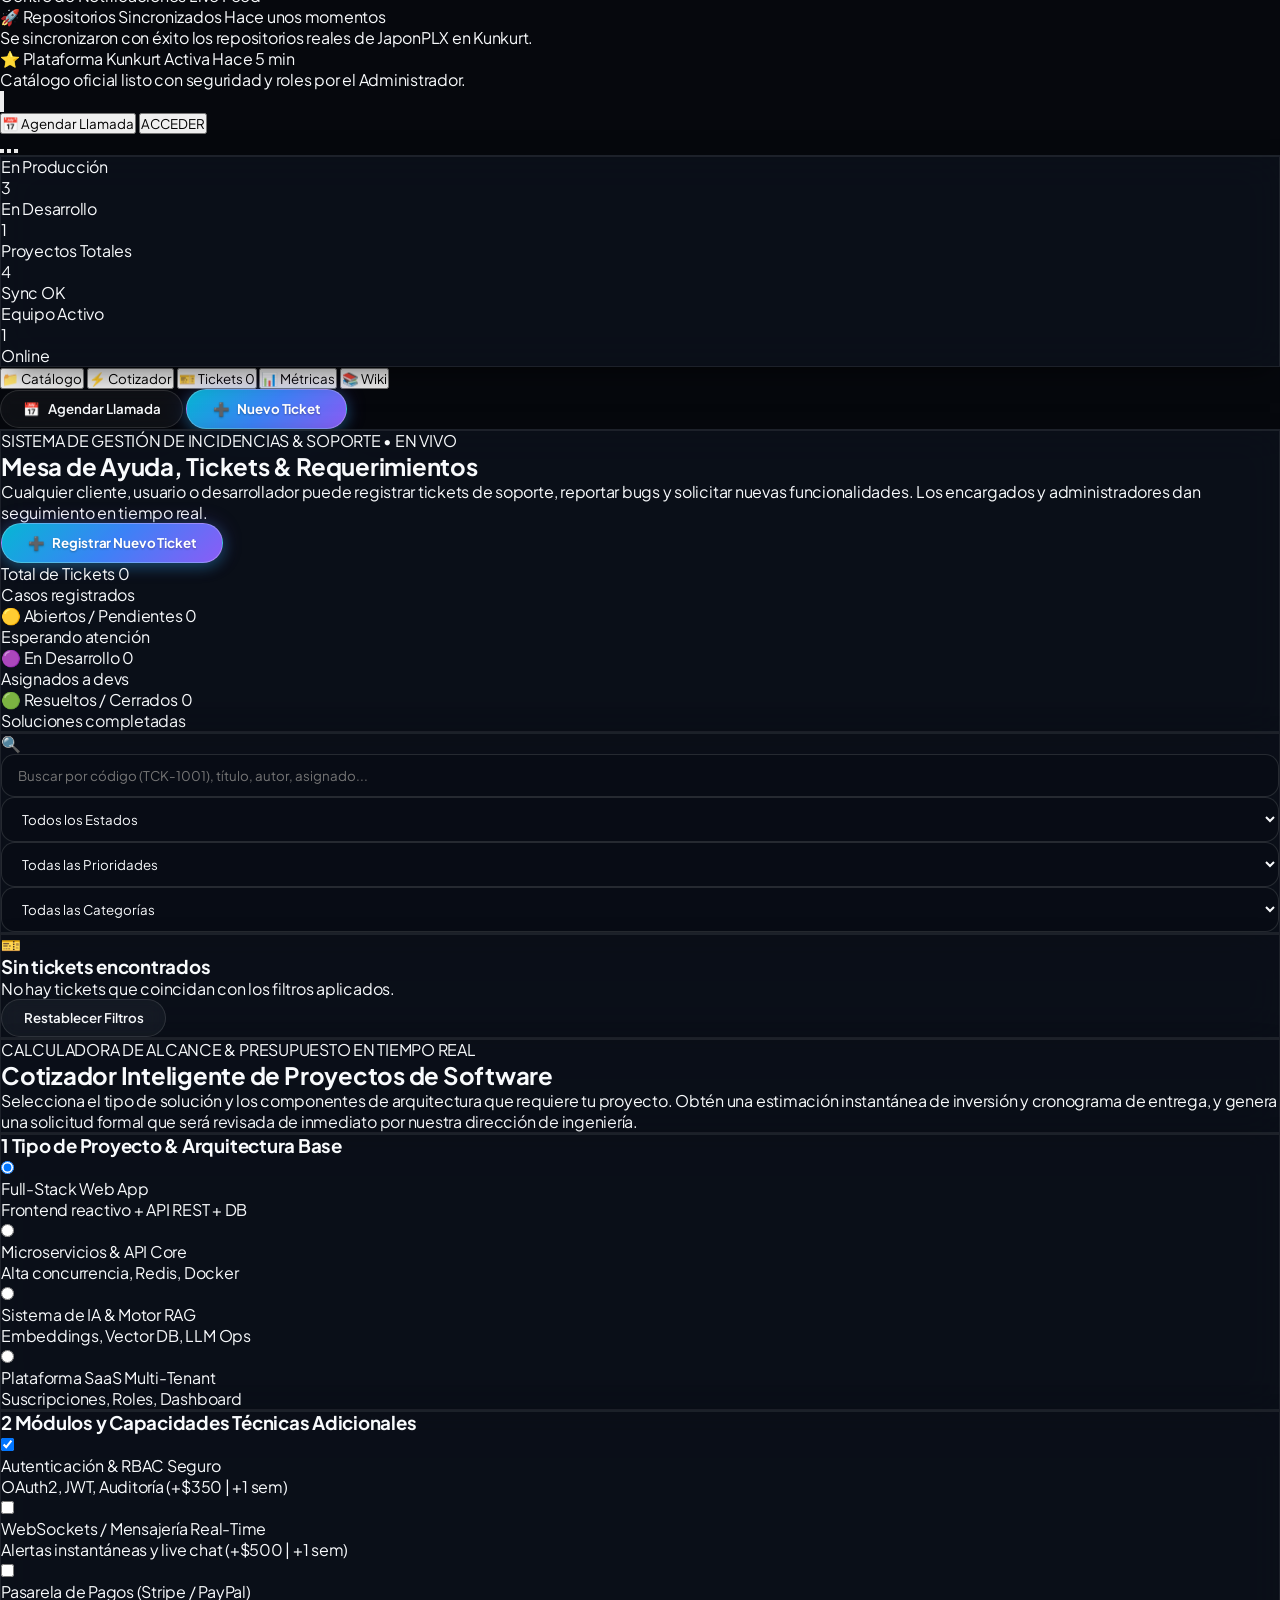
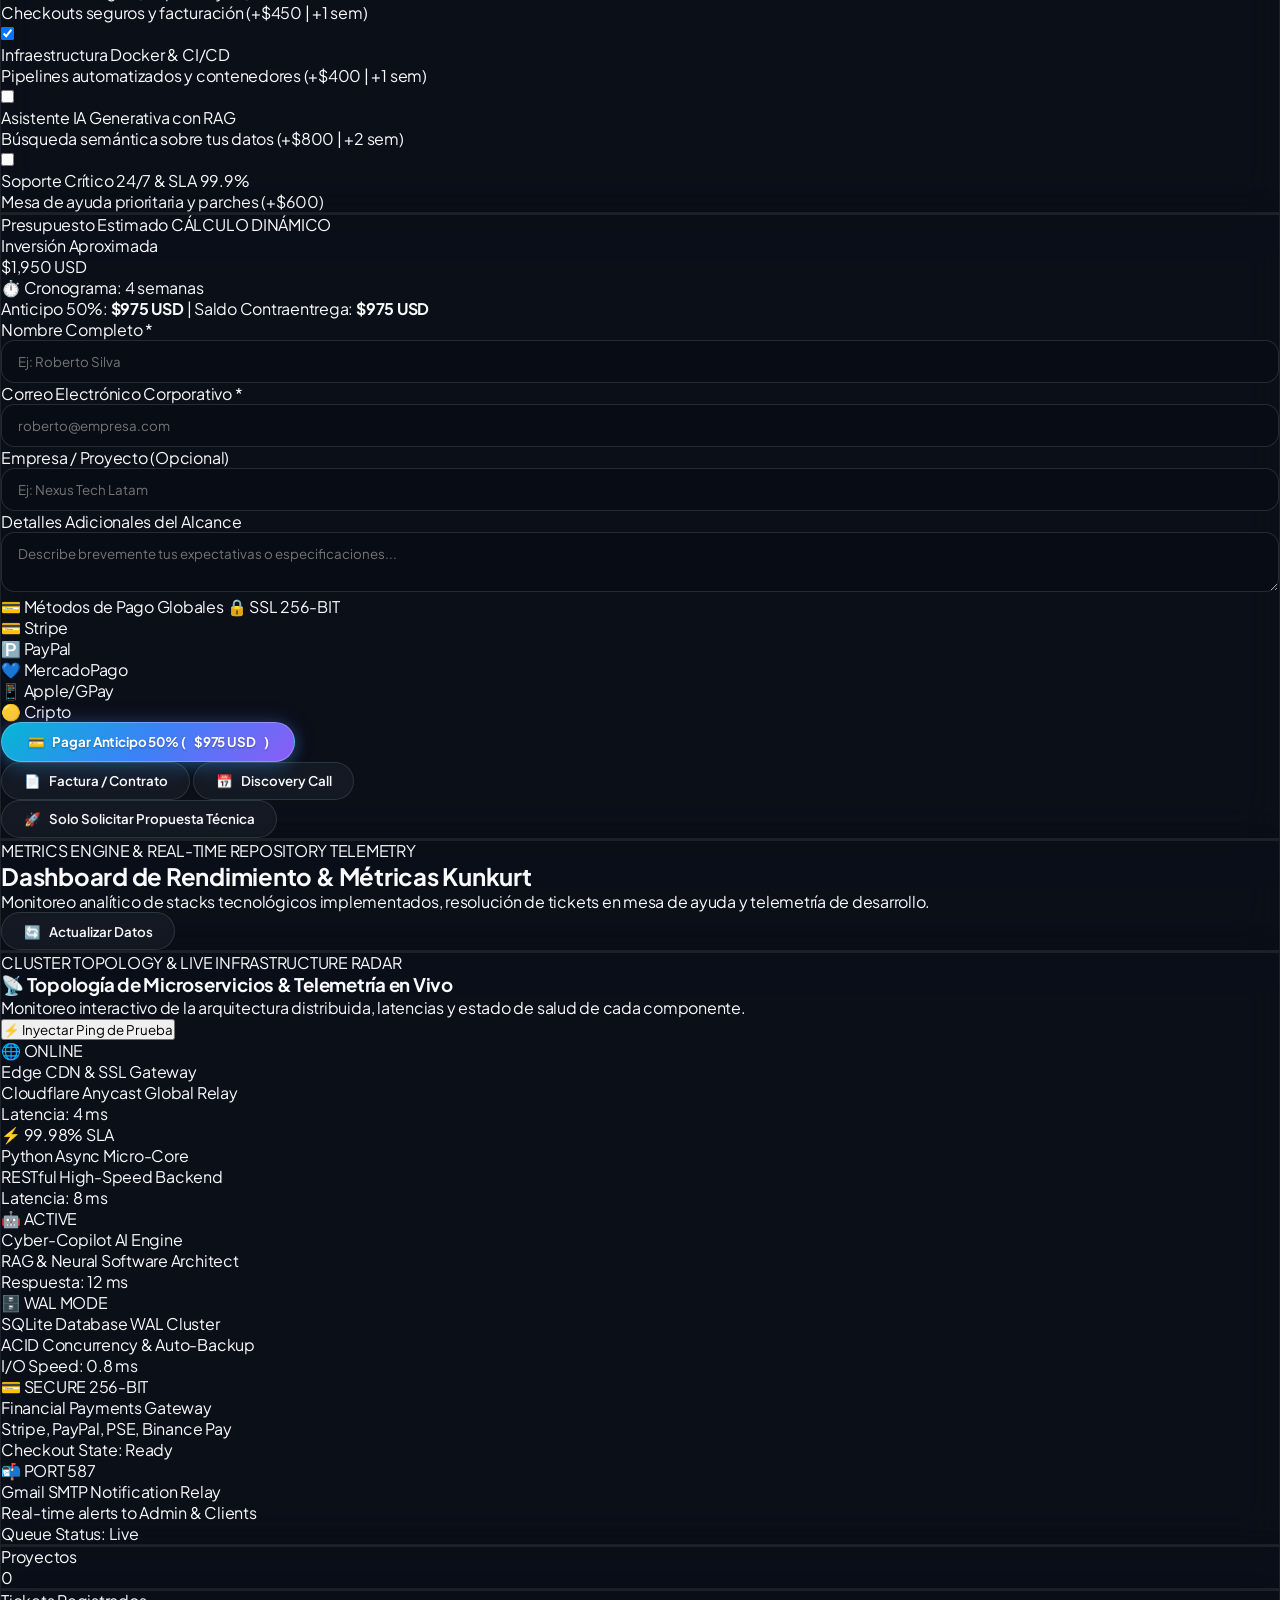
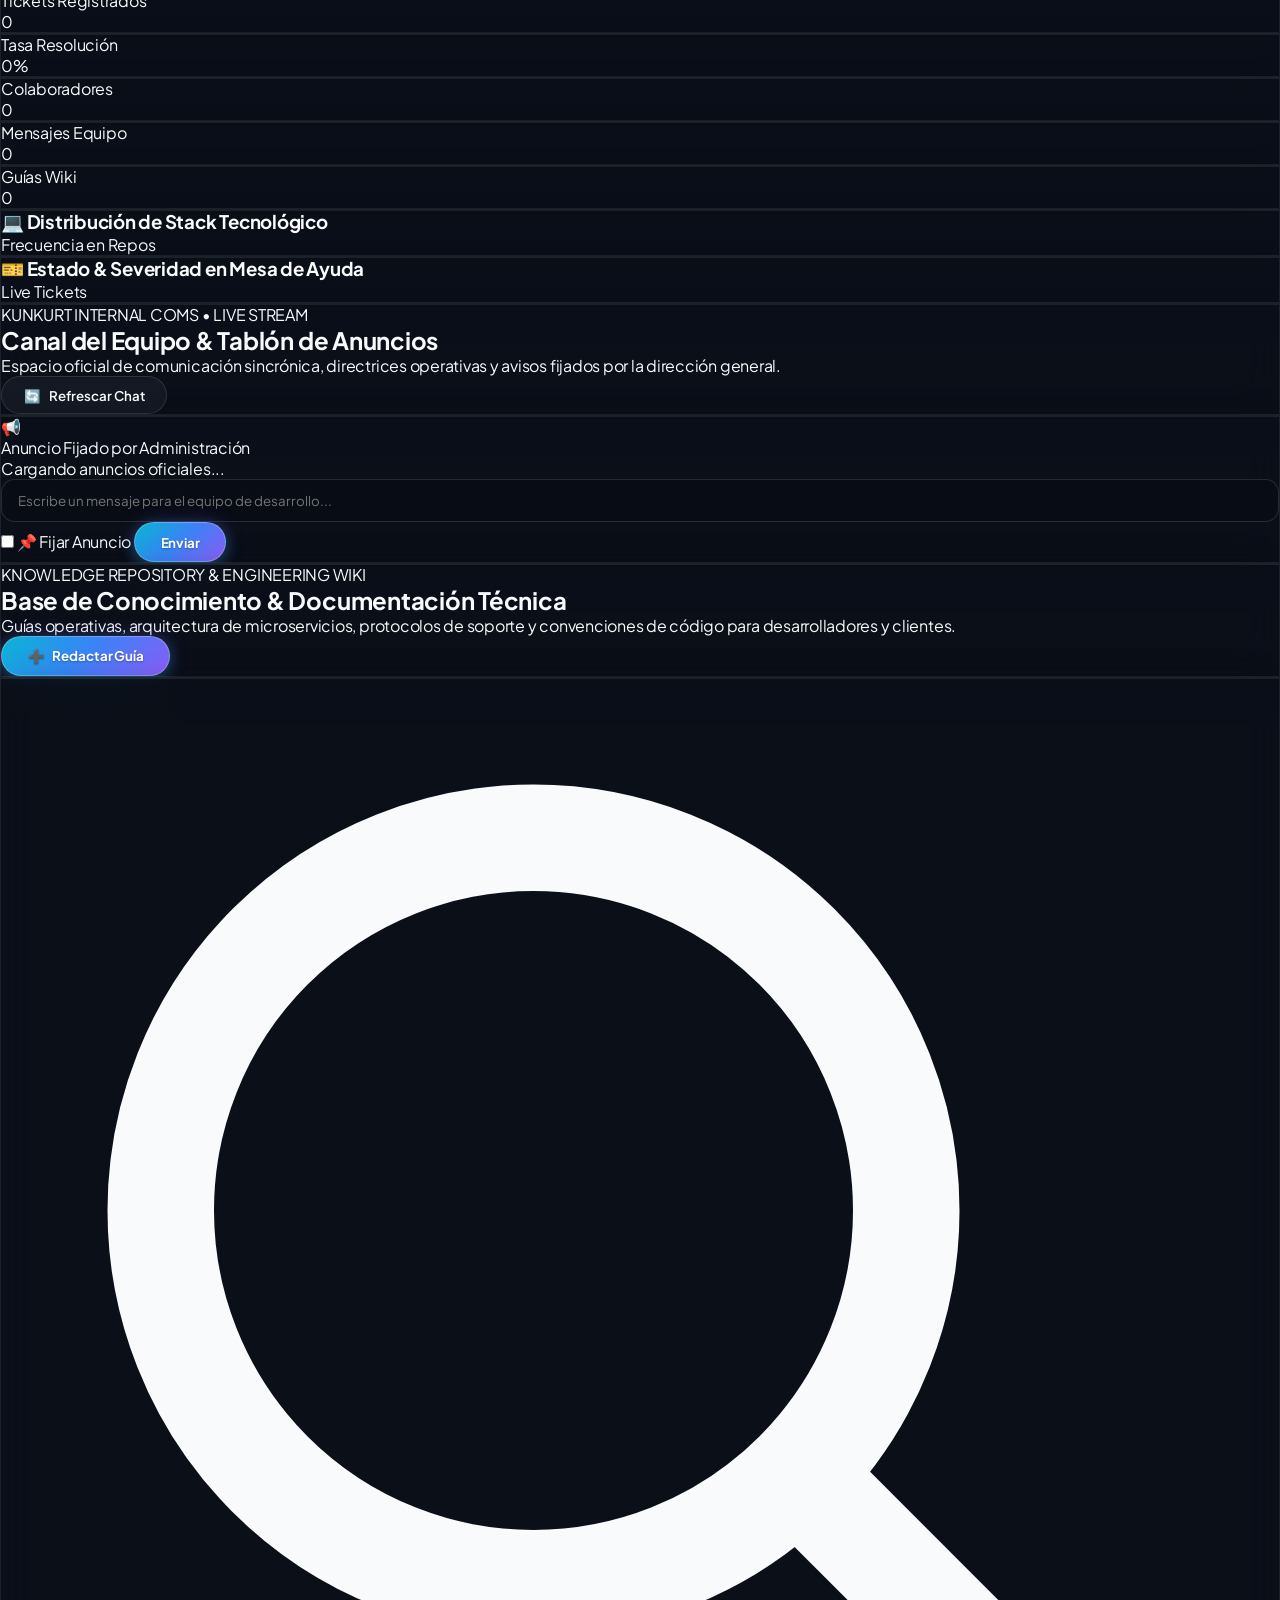
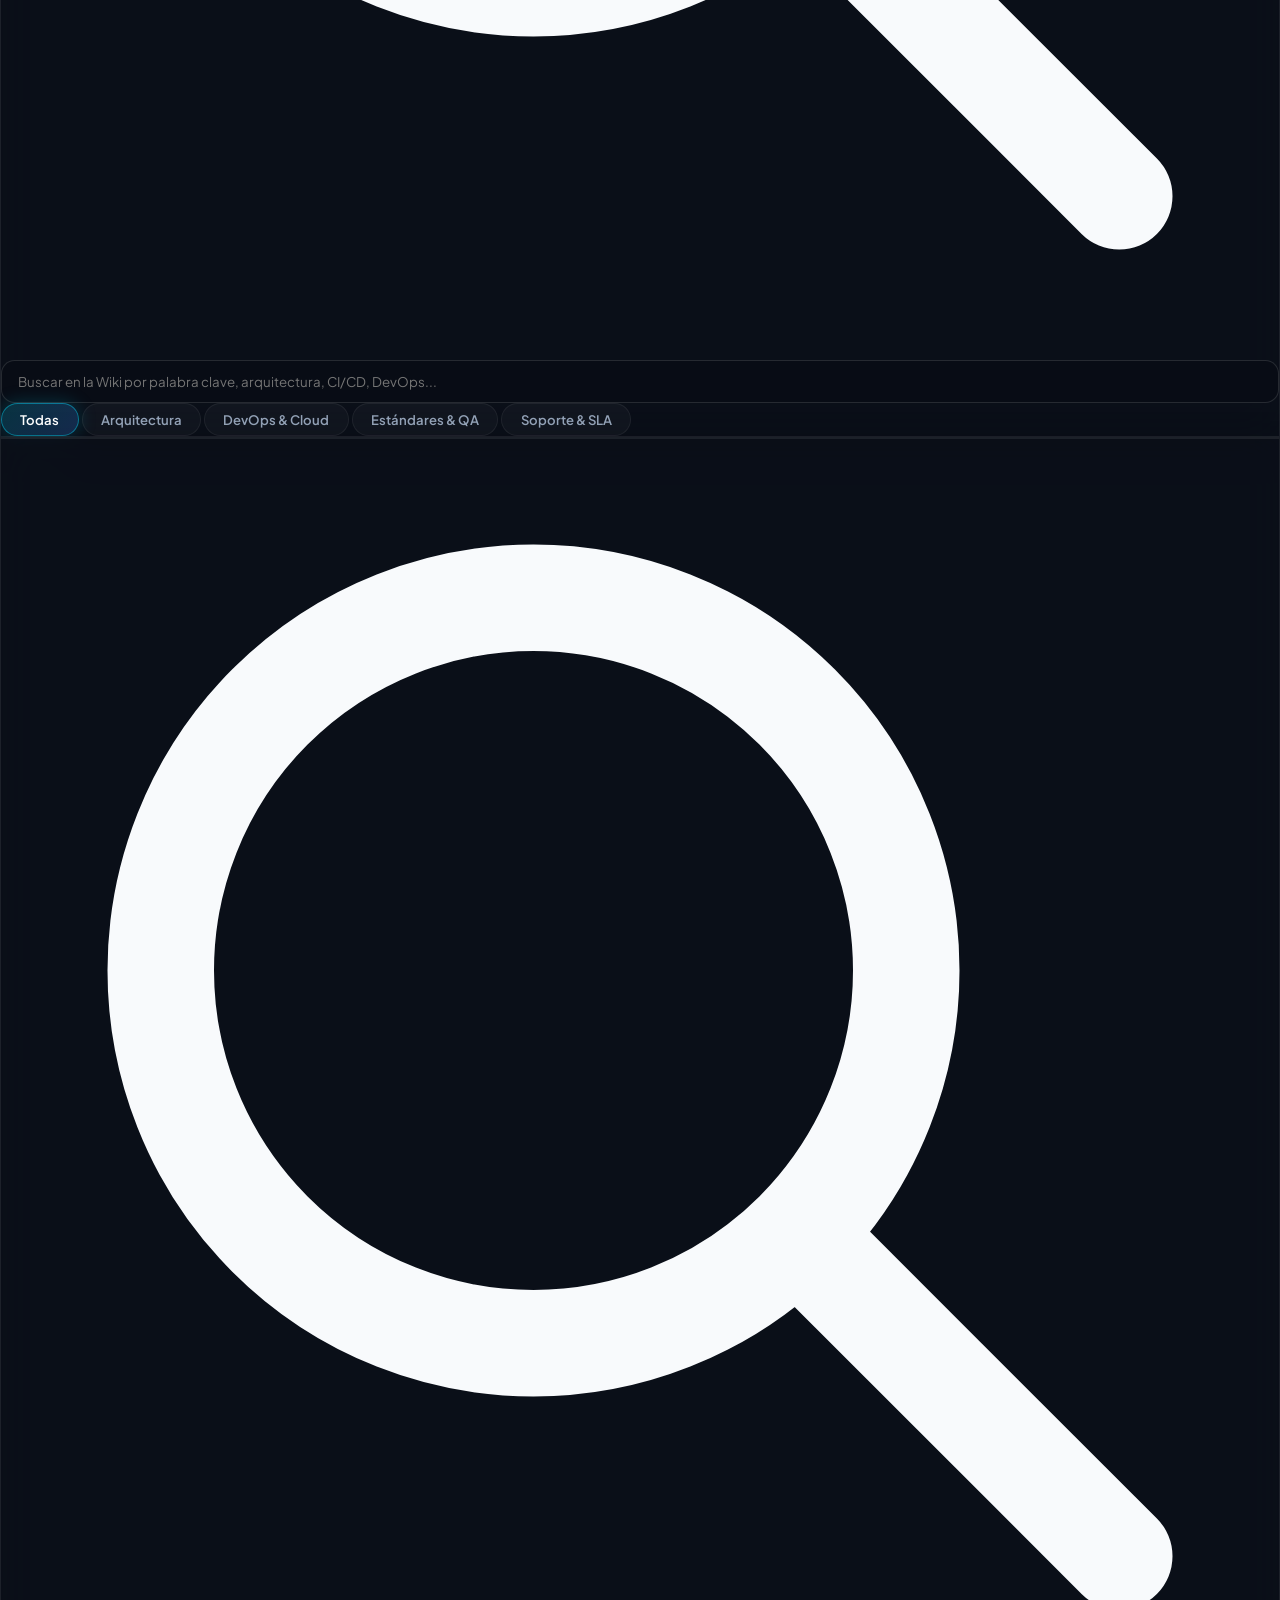
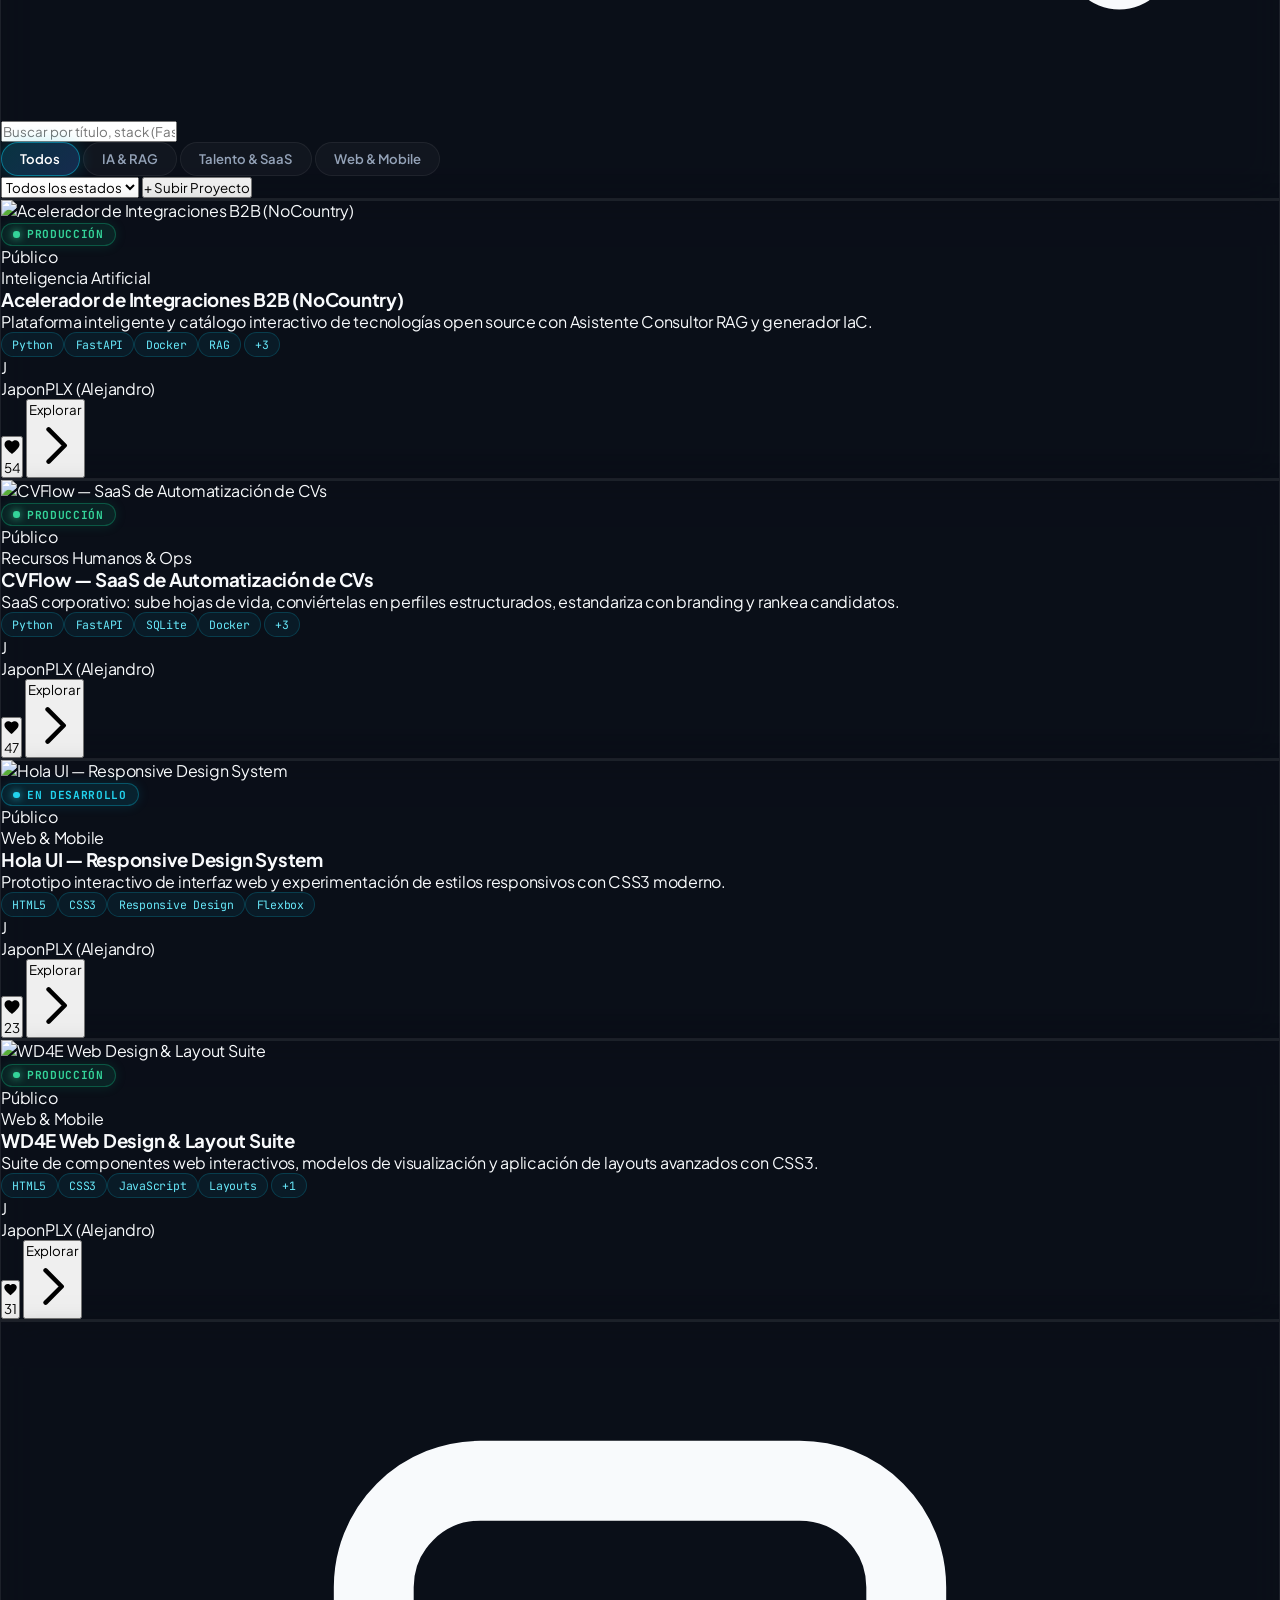
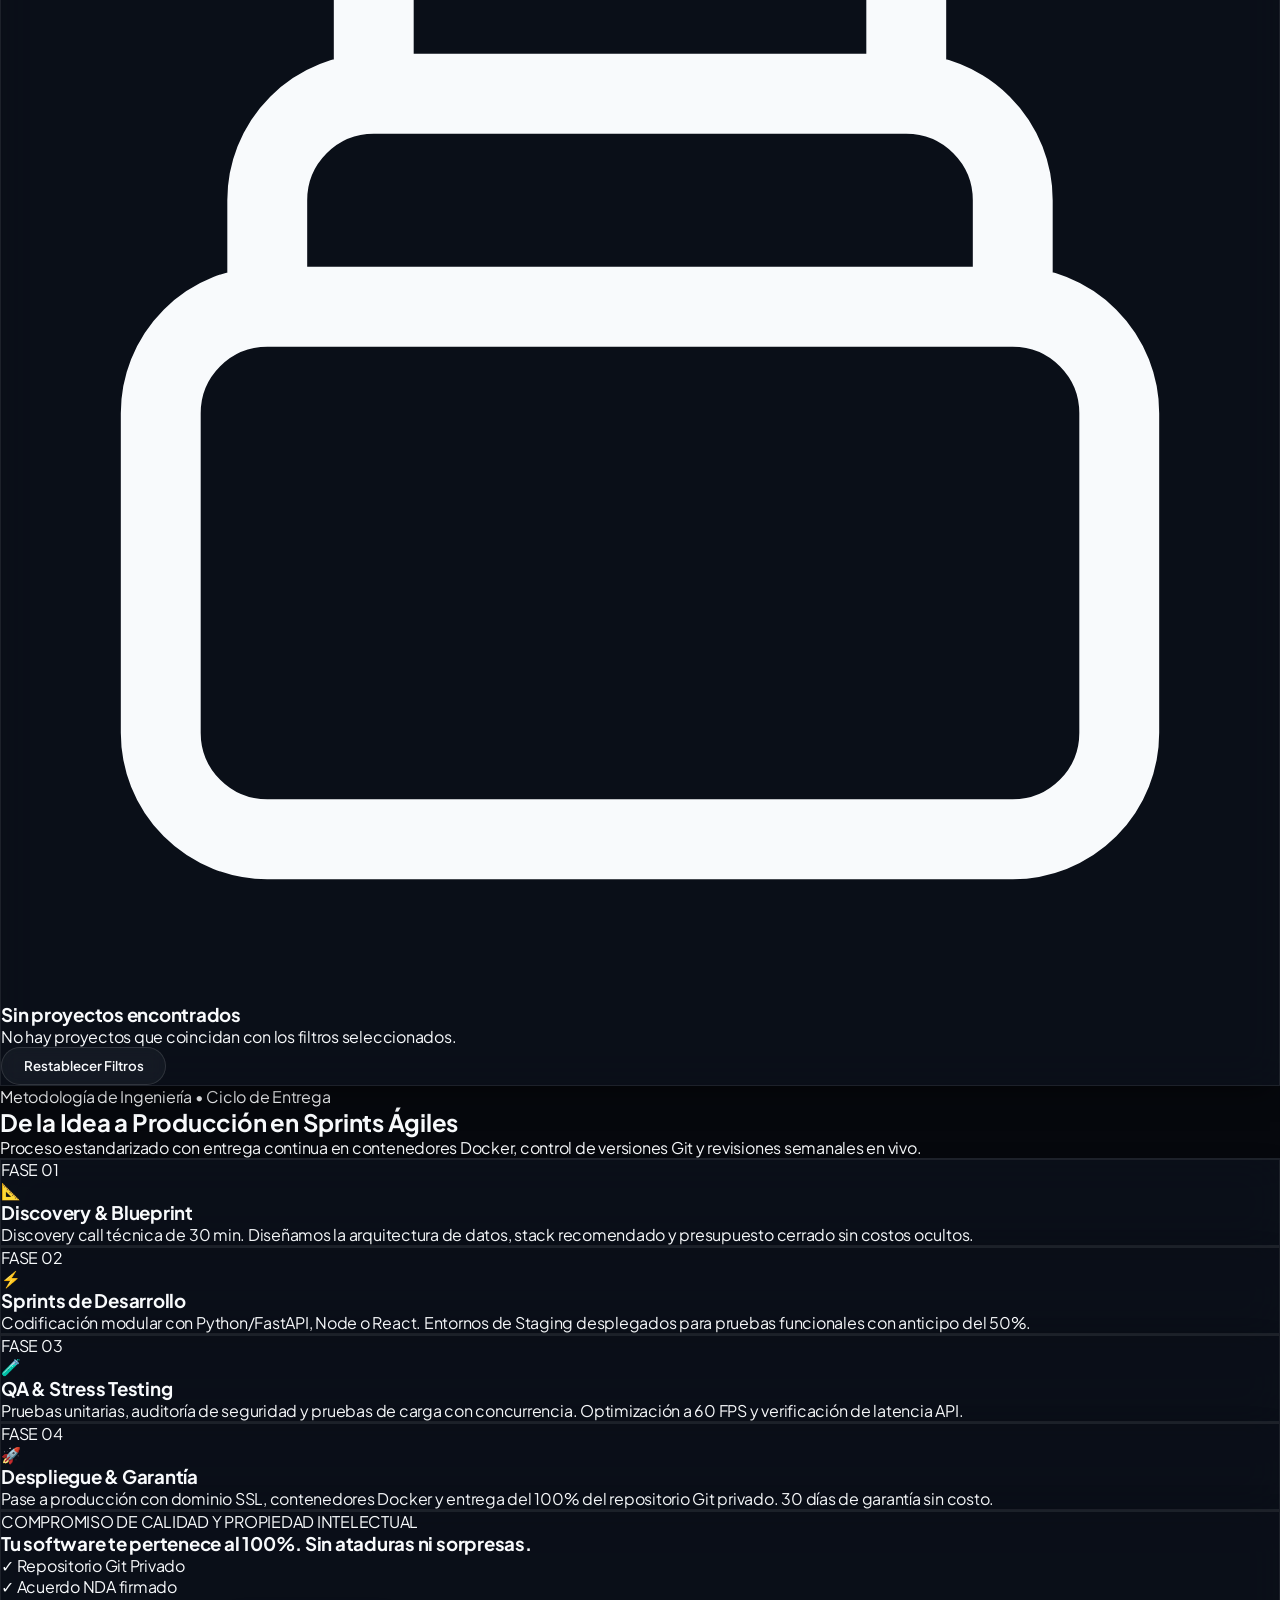
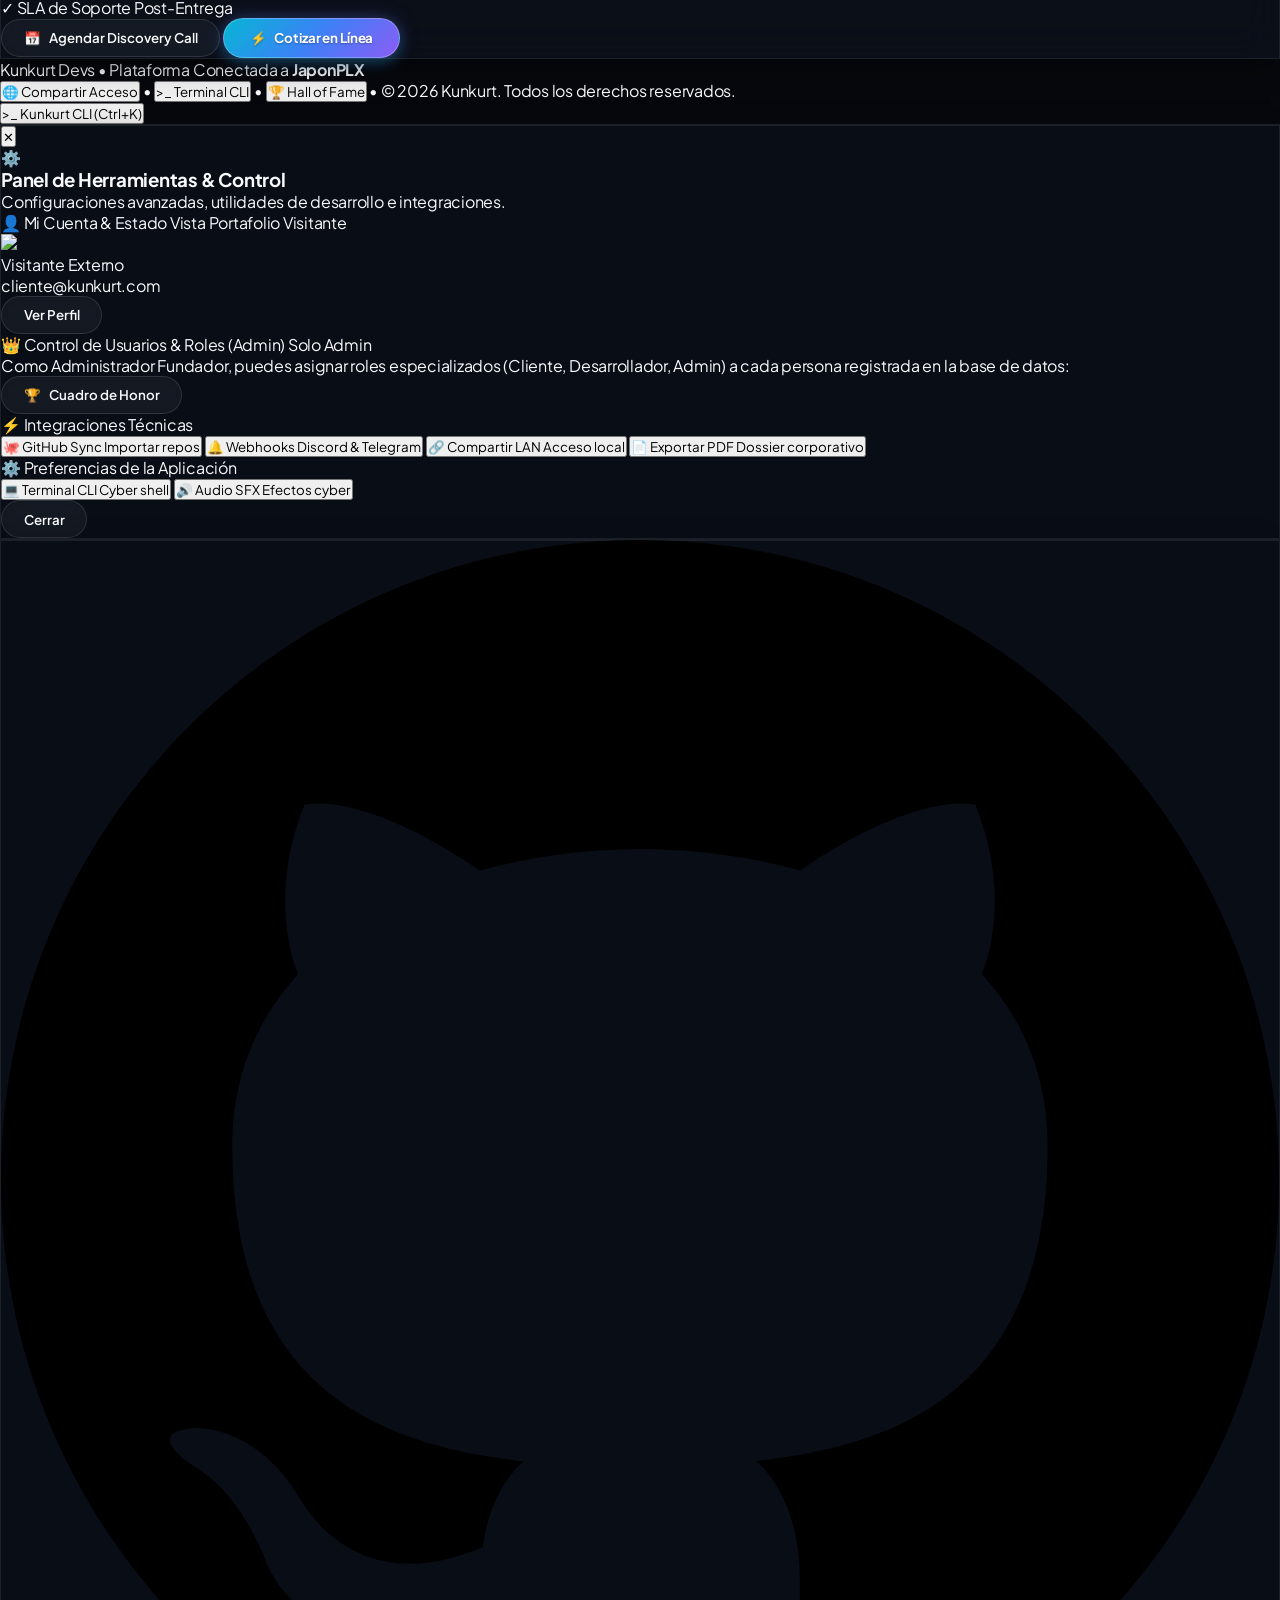
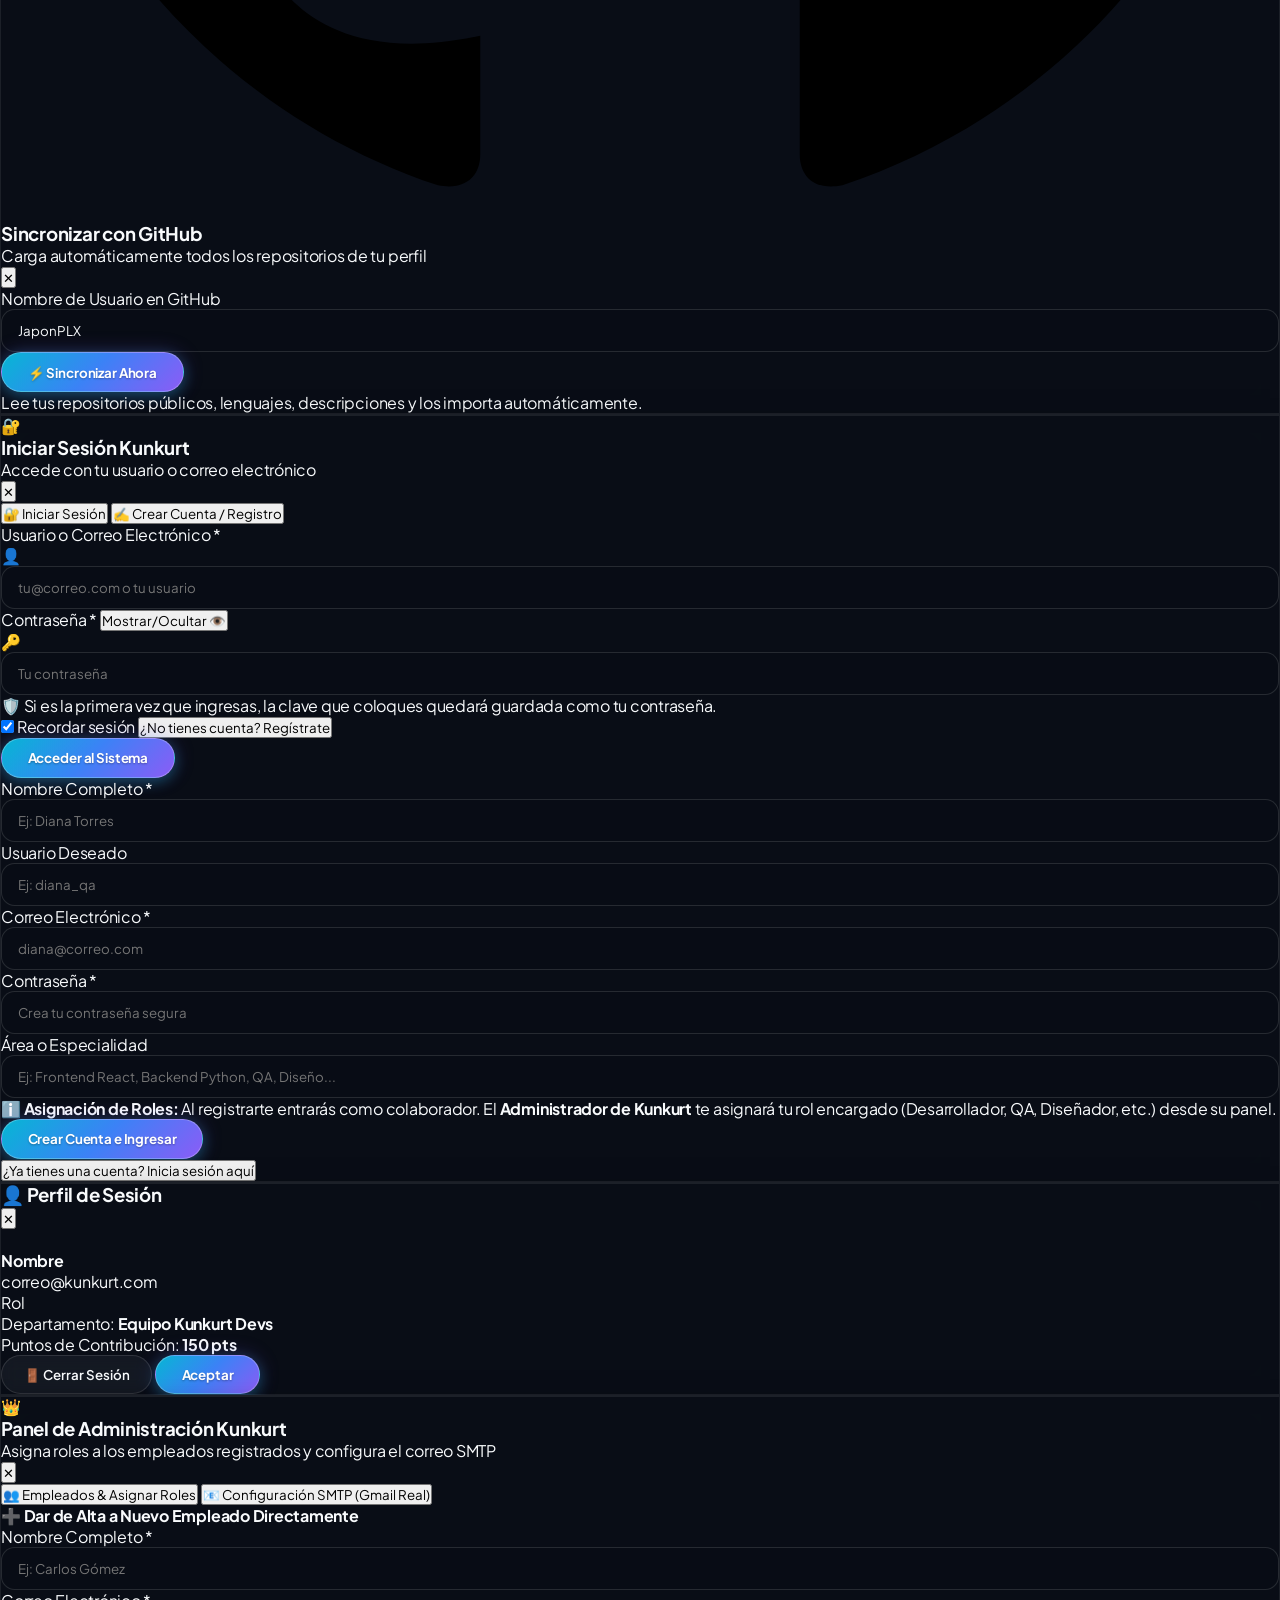
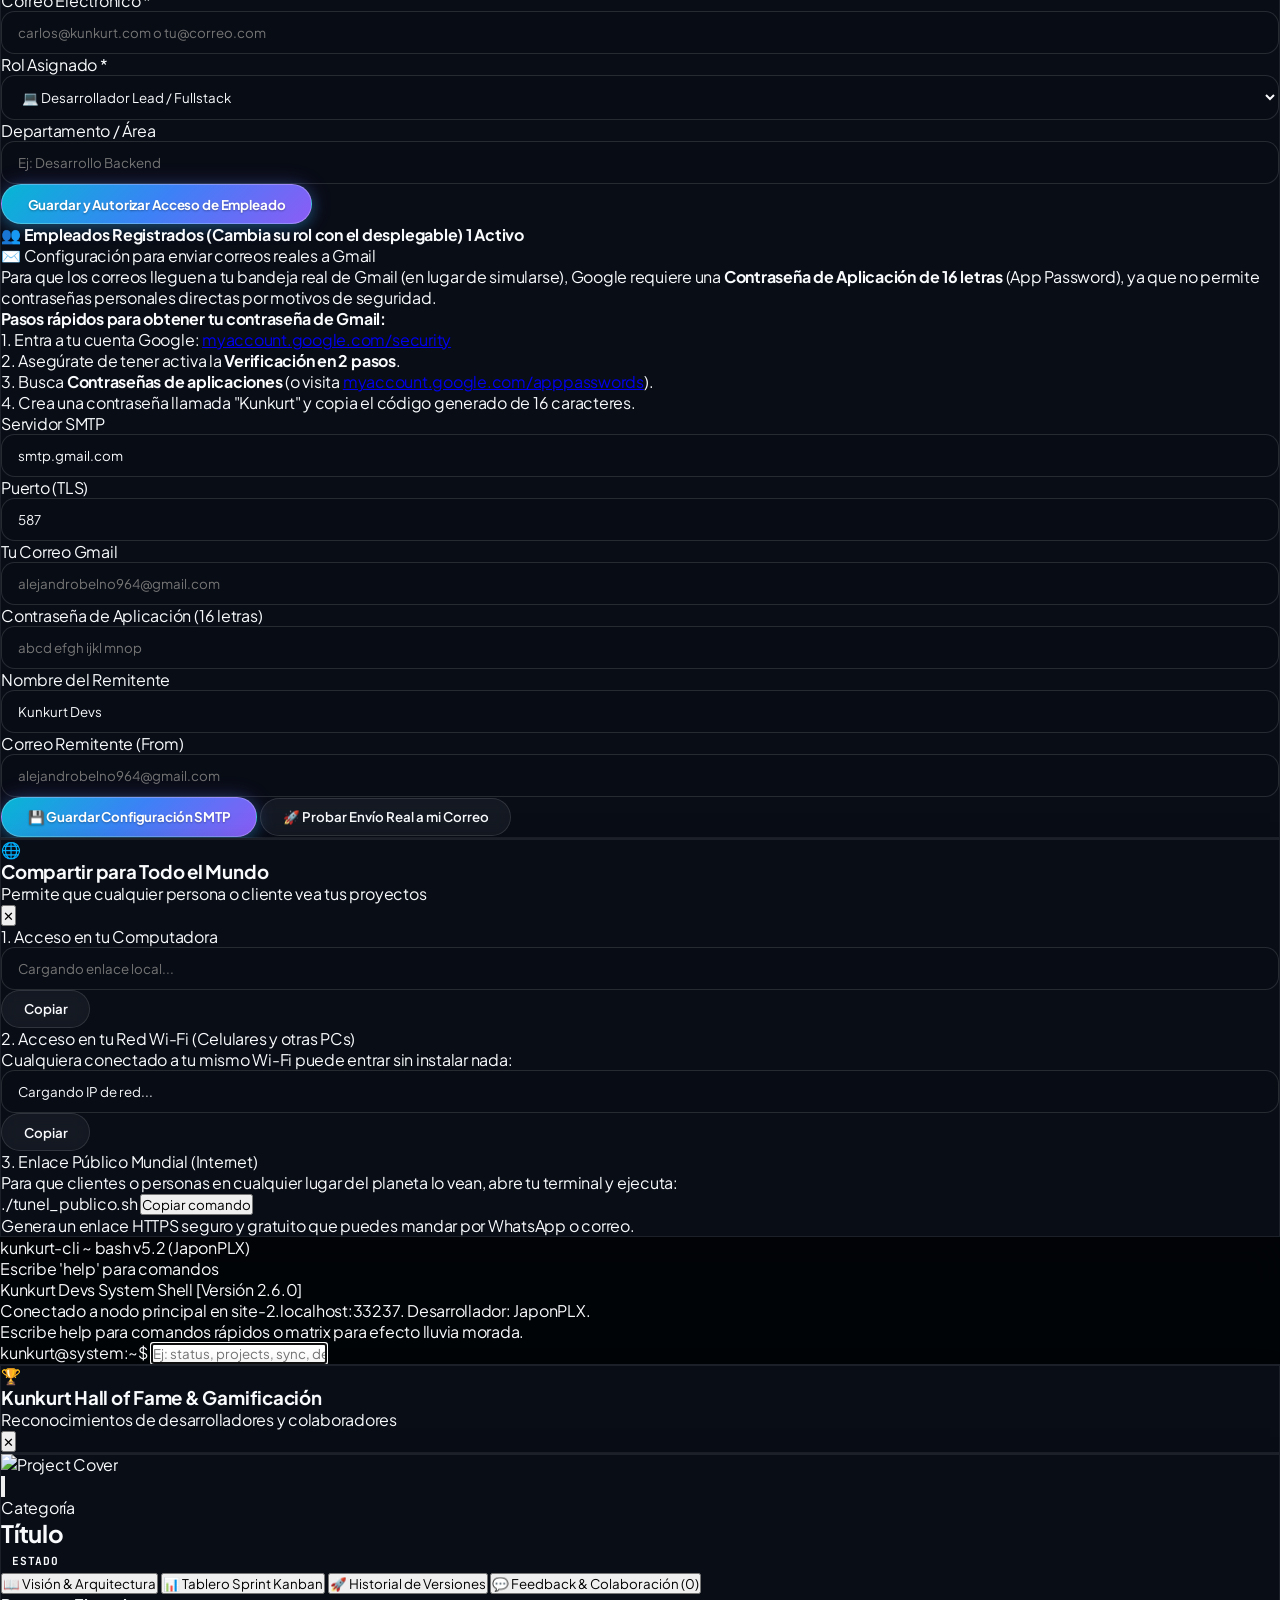
==== commit 3b67ee2c: "feat: metodologia de ingenieria, refinamiento de chatbot copilot y pasarela verificada" ====
--- a/static/index.html
+++ b/static/index.html
@@ -966,6 +966,109 @@
 
     </section>
 
+    <!-- ====================================================================== -->
+    <!-- ENGINEERING METHODOLOGY & WORKFLOW (ENTERPRISE DEV SHOP STANDARD) -->
+    <!-- ====================================================================== -->
+    <section class="max-w-7xl mx-auto px-4 sm:px-6 lg:px-8 py-10 w-full">
+      <div class="text-center max-w-3xl mx-auto mb-10">
+        <span class="text-[10px] font-mono tracking-widest uppercase px-3 py-1 rounded-full bg-cyan-950/60 border border-cyan-500/40 text-cyan-300">
+          Metodología de Ingeniería • Ciclo de Entrega
+        </span>
+        <h2 class="text-2xl sm:text-3xl font-extrabold text-white mt-3 tracking-tight">
+          De la Idea a Producción en <span class="bg-gradient-to-r from-cyan-400 via-teal-300 to-emerald-400 bg-clip-text text-transparent">Sprints Ágiles</span>
+        </h2>
+        <p class="text-xs sm:text-sm text-slate-400 mt-2 leading-relaxed">
+          Proceso estandarizado con entrega continua en contenedores Docker, control de versiones Git y revisiones semanales en vivo.
+        </p>
+      </div>
+
+      <!-- 4-Step Process Grid -->
+      <div class="grid grid-cols-1 md:grid-cols-2 lg:grid-cols-4 gap-4 mb-10">
+        <!-- Step 1 -->
+        <div class="glass-panel p-5 rounded-2xl border border-white/10 bg-slate-950/60 backdrop-blur-xl relative overflow-hidden group hover:border-cyan-500/40 transition-all">
+          <div class="text-[10px] font-mono text-cyan-400 font-bold mb-2">FASE 01</div>
+          <div class="w-10 h-10 rounded-xl bg-cyan-950/80 border border-cyan-500/30 flex items-center justify-center text-lg text-cyan-300 mb-3 shadow-[0_0_15px_rgba(34,211,238,0.2)]">
+            📐
+          </div>
+          <h3 class="text-sm font-bold text-white mb-1.5">Discovery & Blueprint</h3>
+          <p class="text-xs text-slate-400 leading-relaxed">
+            Discovery call técnica de 30 min. Diseñamos la arquitectura de datos, stack recomendado y presupuesto cerrado sin costos ocultos.
+          </p>
+        </div>
+
+        <!-- Step 2 -->
+        <div class="glass-panel p-5 rounded-2xl border border-white/10 bg-slate-950/60 backdrop-blur-xl relative overflow-hidden group hover:border-teal-500/40 transition-all">
+          <div class="text-[10px] font-mono text-teal-400 font-bold mb-2">FASE 02</div>
+          <div class="w-10 h-10 rounded-xl bg-teal-950/80 border border-teal-500/30 flex items-center justify-center text-lg text-teal-300 mb-3 shadow-[0_0_15px_rgba(45,212,191,0.2)]">
+            ⚡
+          </div>
+          <h3 class="text-sm font-bold text-white mb-1.5">Sprints de Desarrollo</h3>
+          <p class="text-xs text-slate-400 leading-relaxed">
+            Codificación modular con Python/FastAPI, Node o React. Entornos de Staging desplegados para pruebas funcionales con anticipo del 50%.
+          </p>
+        </div>
+
+        <!-- Step 3 -->
+        <div class="glass-panel p-5 rounded-2xl border border-white/10 bg-slate-950/60 backdrop-blur-xl relative overflow-hidden group hover:border-emerald-500/40 transition-all">
+          <div class="text-[10px] font-mono text-emerald-400 font-bold mb-2">FASE 03</div>
+          <div class="w-10 h-10 rounded-xl bg-emerald-950/80 border border-emerald-500/30 flex items-center justify-center text-lg text-emerald-300 mb-3 shadow-[0_0_15px_rgba(16,185,129,0.2)]">
+            🧪
+          </div>
+          <h3 class="text-sm font-bold text-white mb-1.5">QA & Stress Testing</h3>
+          <p class="text-xs text-slate-400 leading-relaxed">
+            Pruebas unitarias, auditoría de seguridad y pruebas de carga con concurrencia. Optimización a 60 FPS y verificación de latencia API.
+          </p>
+        </div>
+
+        <!-- Step 4 -->
+        <div class="glass-panel p-5 rounded-2xl border border-white/10 bg-slate-950/60 backdrop-blur-xl relative overflow-hidden group hover:border-blue-500/40 transition-all">
+          <div class="text-[10px] font-mono text-blue-400 font-bold mb-2">FASE 04</div>
+          <div class="w-10 h-10 rounded-xl bg-blue-950/80 border border-blue-500/30 flex items-center justify-center text-lg text-blue-300 mb-3 shadow-[0_0_15px_rgba(59,130,246,0.2)]">
+            🚀
+          </div>
+          <h3 class="text-sm font-bold text-white mb-1.5">Despliegue & Garantía</h3>
+          <p class="text-xs text-slate-400 leading-relaxed">
+            Pase a producción con dominio SSL, contenedores Docker y entrega del 100% del repositorio Git privado. 30 días de garantía sin costo.
+          </p>
+        </div>
+      </div>
+
+      <!-- Trust & Guarantees Banner -->
+      <div class="glass-panel p-6 sm:p-8 rounded-3xl border border-emerald-500/30 bg-gradient-to-r from-slate-950 via-emerald-950/20 to-slate-950 relative overflow-hidden shadow-2xl">
+        <div class="flex flex-col lg:flex-row items-center justify-between gap-6">
+          <div class="space-y-3 max-w-2xl text-center lg:text-left">
+            <div class="inline-flex items-center gap-2 px-3 py-1 rounded-full bg-emerald-950/60 border border-emerald-400/40 text-[11px] font-mono text-emerald-300">
+              <span class="w-2 h-2 rounded-full bg-emerald-400 animate-pulse"></span>
+              COMPROMISO DE CALIDAD Y PROPIEDAD INTELECTUAL
+            </div>
+            <h3 class="text-xl sm:text-2xl font-bold text-white">
+              Tu software te pertenece al 100%. Sin ataduras ni sorpresas.
+            </h3>
+            <div class="grid grid-cols-1 sm:grid-cols-3 gap-3 pt-2 text-xs text-slate-300 font-medium">
+              <div class="flex items-center gap-2 justify-center lg:justify-start">
+                <span class="text-emerald-400">✓</span> <span>Repositorio Git Privado</span>
+              </div>
+              <div class="flex items-center gap-2 justify-center lg:justify-start">
+                <span class="text-emerald-400">✓</span> <span>Acuerdo NDA firmado</span>
+              </div>
+              <div class="flex items-center gap-2 justify-center lg:justify-start">
+                <span class="text-emerald-400">✓</span> <span>SLA de Soporte Post-Entrega</span>
+              </div>
+            </div>
+          </div>
+
+          <div class="flex flex-col sm:flex-row items-center gap-3 shrink-0">
+            <button onclick="openMeetingModal()" class="btn-ghost-neon text-xs py-3 px-5 border-cyan-500/40 text-cyan-300 hover:text-white flex items-center gap-2 shadow-lg">
+              <span>📅</span> <span>Agendar Discovery Call</span>
+            </button>
+            <button onclick="switchToSection('quotation')" class="btn-neon text-xs py-3 px-6 flex items-center gap-2 shadow-[0_0_20px_rgba(16,185,129,0.35)]">
+              <span>⚡</span> <span>Cotizar en Línea</span>
+            </button>
+          </div>
+        </div>
+      </div>
+    </section>
+
     <!-- Footer -->
     <footer class="border-t border-purple-900/30 py-8 px-4 sm:px-6 lg:px-8 mt-auto bg-[#05030a]/80">
       <div class="max-w-7xl mx-auto flex flex-col sm:flex-row items-center justify-between gap-4 text-xs text-purple-400/60 font-medium">
@@ -1018,34 +1121,42 @@
 
       <div class="space-y-5 max-h-[70vh] overflow-y-auto pr-1">
         
-        <!-- Role Simulation (Dev Tools) -->
-        <div class="p-4 rounded-2xl bg-white/[0.03] border border-white/10 space-y-2">
-          <label class="text-xs font-bold text-white uppercase tracking-wider flex items-center gap-2">
-            <span>🎭</span> Simulador de Roles de Usuario
-          </label>
-          <p class="text-[11px] text-slate-400">
-            Alterna la perspectiva activa para verificar permisos y experiencia de cada perfil en tiempo real:
+        <!-- Mi Cuenta / Perfil Activo (Read-Only Identity) -->
+        <div class="p-4 rounded-2xl bg-white/[0.03] border border-white/10 space-y-3">
+          <div class="flex items-center justify-between">
+            <span class="text-xs font-bold text-white uppercase tracking-wider flex items-center gap-2">
+              <span>👤</span> Mi Cuenta & Estado
+            </span>
+            <span id="toolsUserRoleBadge" class="text-[10px] font-mono px-2.5 py-0.5 rounded-full bg-cyan-950/80 text-cyan-300 border border-cyan-500/30">
+              Cliente
+            </span>
+          </div>
+          <div class="flex items-center gap-3">
+            <img id="toolsUserAvatar" src="https://avatars.githubusercontent.com/u/171938813?v=4" class="w-10 h-10 rounded-xl object-cover ring-1 ring-cyan-400/40">
+            <div class="flex-1 min-w-0">
+              <div id="toolsUserName" class="text-xs font-bold text-white truncate">Visitante</div>
+              <div id="toolsUserEmail" class="text-[11px] text-slate-400 font-mono truncate">sin-sesion@kunkurt.com</div>
+            </div>
+            <button onclick="closeToolsModal(); openUserProfileModal();" class="btn-ghost-neon text-[11px] py-1 px-2.5 shrink-0">
+              Ver Perfil
+            </button>
+          </div>
+        </div>
+
+        <!-- Solo Administrador: Gestión de Usuarios & Asignación de Roles -->
+        <div id="adminToolsSection" class="hidden p-4 rounded-2xl bg-purple-950/20 border border-purple-500/30 space-y-3">
+          <div class="flex items-center justify-between">
+            <label class="text-xs font-bold text-purple-300 uppercase tracking-wider flex items-center gap-2">
+              <span>👑</span> Control de Usuarios & Roles (Admin)
+            </label>
+            <span class="text-[9px] font-mono bg-purple-900/60 text-purple-300 px-2 py-0.5 rounded-full border border-purple-500/30">Solo Admin</span>
+          </div>
+          <p class="text-[11px] text-slate-300 leading-relaxed">
+            Como Administrador Fundador, puedes asignar roles especializados (Cliente, Desarrollador, Admin) a cada persona registrada en la base de datos:
           </p>
-          <select id="roleSelect" class="w-full bg-[#0e1424] text-xs font-semibold text-slate-200 rounded-xl px-3 py-2.5 border border-white/10 focus:outline-none focus:border-cyan-400 cursor-pointer">
-            <option value="admin">👑 Administrador Fundador (JaponPLX - Alejandro)</option>
-            <option value="developer">💻 Desarrollador</option>
-            <option value="qa">🎯 Control de Calidad / QA</option>
-            <option value="designer">🎨 Diseñador UI/UX</option>
-            <option value="manager">📊 Project Manager</option>
-            <option value="employee">👥 Colaborador</option>
-            <option value="client">👤 Cliente / Solicitante de Soporte</option>
-            <option value="public">🌐 Vista Portafolio Visitante</option>
-          </select>
-        </div>
-
-        <!-- Team & Administration -->
-        <div class="p-4 rounded-2xl bg-white/[0.03] border border-white/10 space-y-3">
-          <label class="text-xs font-bold text-white uppercase tracking-wider flex items-center gap-2">
-            <span>👥</span> Administración del Equipo
-          </label>
-          <div class="flex flex-wrap gap-2.5">
-            <button id="navAdminEmployeesBtn" onclick="closeToolsModal(); openEmployeeAdminModal();" class="btn-ghost-neon text-xs py-2 px-3.5 border-emerald-500/40 text-emerald-300 hover:text-white flex items-center gap-2">
-              <span>👥</span> Gestionar Colaboradores
+          <div class="flex flex-wrap gap-2.5 pt-1">
+            <button id="navAdminEmployeesBtn" onclick="closeToolsModal(); openEmployeeAdminModal();" class="btn-neon text-xs py-2 px-3.5 bg-gradient-to-r from-emerald-600 to-teal-600 flex items-center gap-2 shadow-lg">
+              <span>👥</span> Asignar Roles a Usuarios
             </button>
             <button onclick="closeToolsModal(); openHallOfFame();" class="btn-ghost-neon text-xs py-2 px-3.5 border-amber-500/40 text-amber-300 hover:text-white flex items-center gap-2">
               <span>🏆</span> Cuadro de Honor
@@ -1053,10 +1164,10 @@
           </div>
         </div>
 
-        <!-- Dev & Cloud Integraciones -->
-        <div class="p-4 rounded-2xl bg-white/[0.03] border border-white/10 space-y-3">
+        <!-- Solo Administrador: Dev & Cloud Integraciones -->
+        <div id="adminIntegrationsSection" class="hidden p-4 rounded-2xl bg-white/[0.03] border border-white/10 space-y-3">
           <label class="text-xs font-bold text-white uppercase tracking-wider flex items-center gap-2">
-            <span>⚡</span> Integraciones & Productividad
+            <span>⚡</span> Integraciones Técnicas
           </label>
           <div class="grid grid-cols-2 sm:grid-cols-3 gap-2.5">
             <button onclick="closeToolsModal(); openGithubSyncModal();" class="p-2.5 rounded-xl bg-white/[0.04] border border-white/10 hover:border-cyan-400 text-left transition-all">
@@ -1082,7 +1193,15 @@
               <span class="text-xs font-bold text-white block">Exportar PDF</span>
               <span class="text-[10px] text-slate-400">Dossier corporativo</span>
             </button>
-
+          </div>
+        </div>
+
+        <!-- Preferencias Generales (Visibles para todos los usuarios) -->
+        <div class="p-4 rounded-2xl bg-white/[0.03] border border-white/10 space-y-3">
+          <label class="text-xs font-bold text-white uppercase tracking-wider flex items-center gap-2">
+            <span>⚙️</span> Preferencias de la Aplicación
+          </label>
+          <div class="grid grid-cols-2 gap-2.5">
             <button onclick="closeToolsModal(); toggleTerminal();" class="p-2.5 rounded-xl bg-white/[0.04] border border-white/10 hover:border-cyan-400 text-left transition-all">
               <span class="text-base block mb-1">💻</span>
               <span class="text-xs font-bold text-white block">Terminal CLI</span>
@@ -2326,10 +2445,10 @@
           </div>
 
           <div class="flex items-center justify-center pt-2">
-            <div class="w-full max-w-xs py-3 px-6 rounded-xl bg-[#ffc439] hover:bg-[#f4b628] text-[#003087] font-black text-center text-sm shadow-lg flex items-center justify-center gap-2 cursor-pointer transition-all">
+            <button type="button" onclick="processPaymentCheckout()" class="w-full max-w-xs py-3 px-6 rounded-xl bg-[#ffc439] hover:bg-[#f4b628] text-[#003087] font-black text-center text-sm shadow-lg flex items-center justify-center gap-2 cursor-pointer transition-all border-none">
               <span class="text-lg">🅿️</span>
               <span>Pagar con PayPal Express</span>
-            </div>
+            </button>
           </div>
         </div>
 
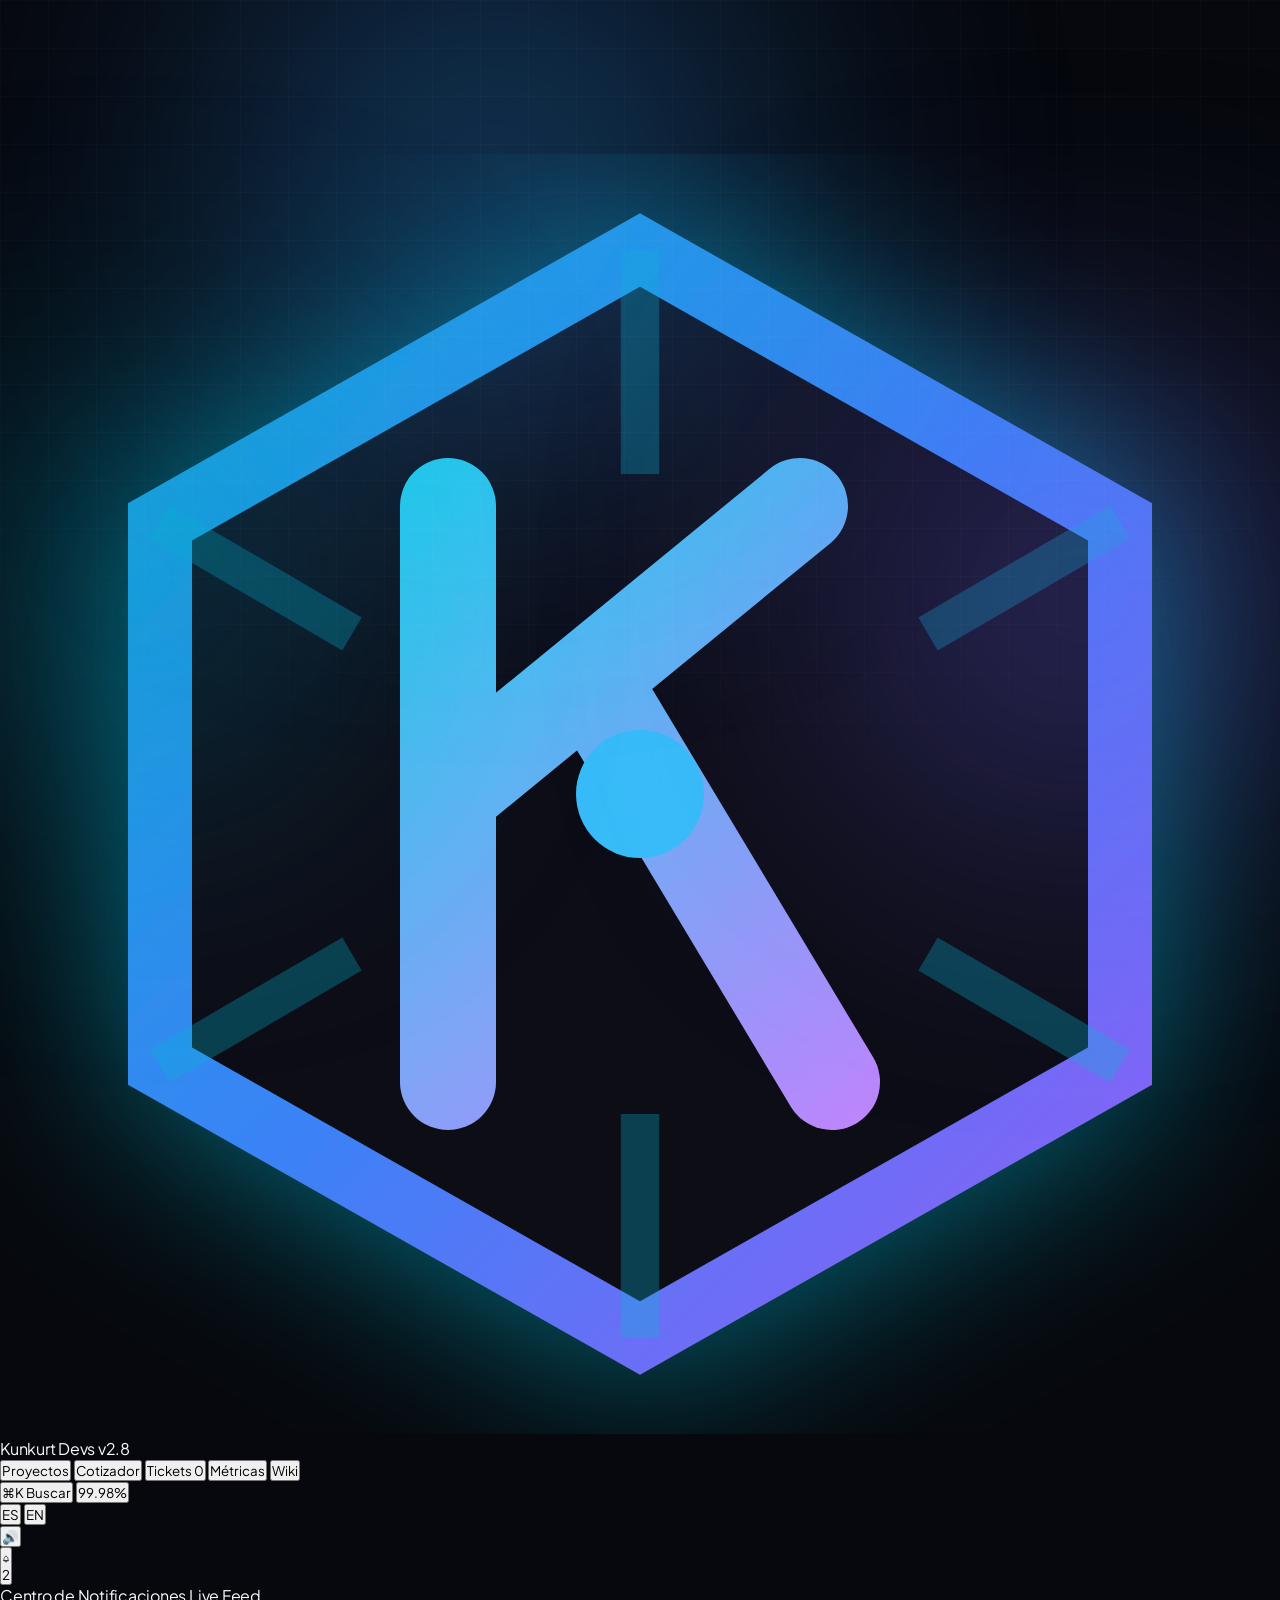
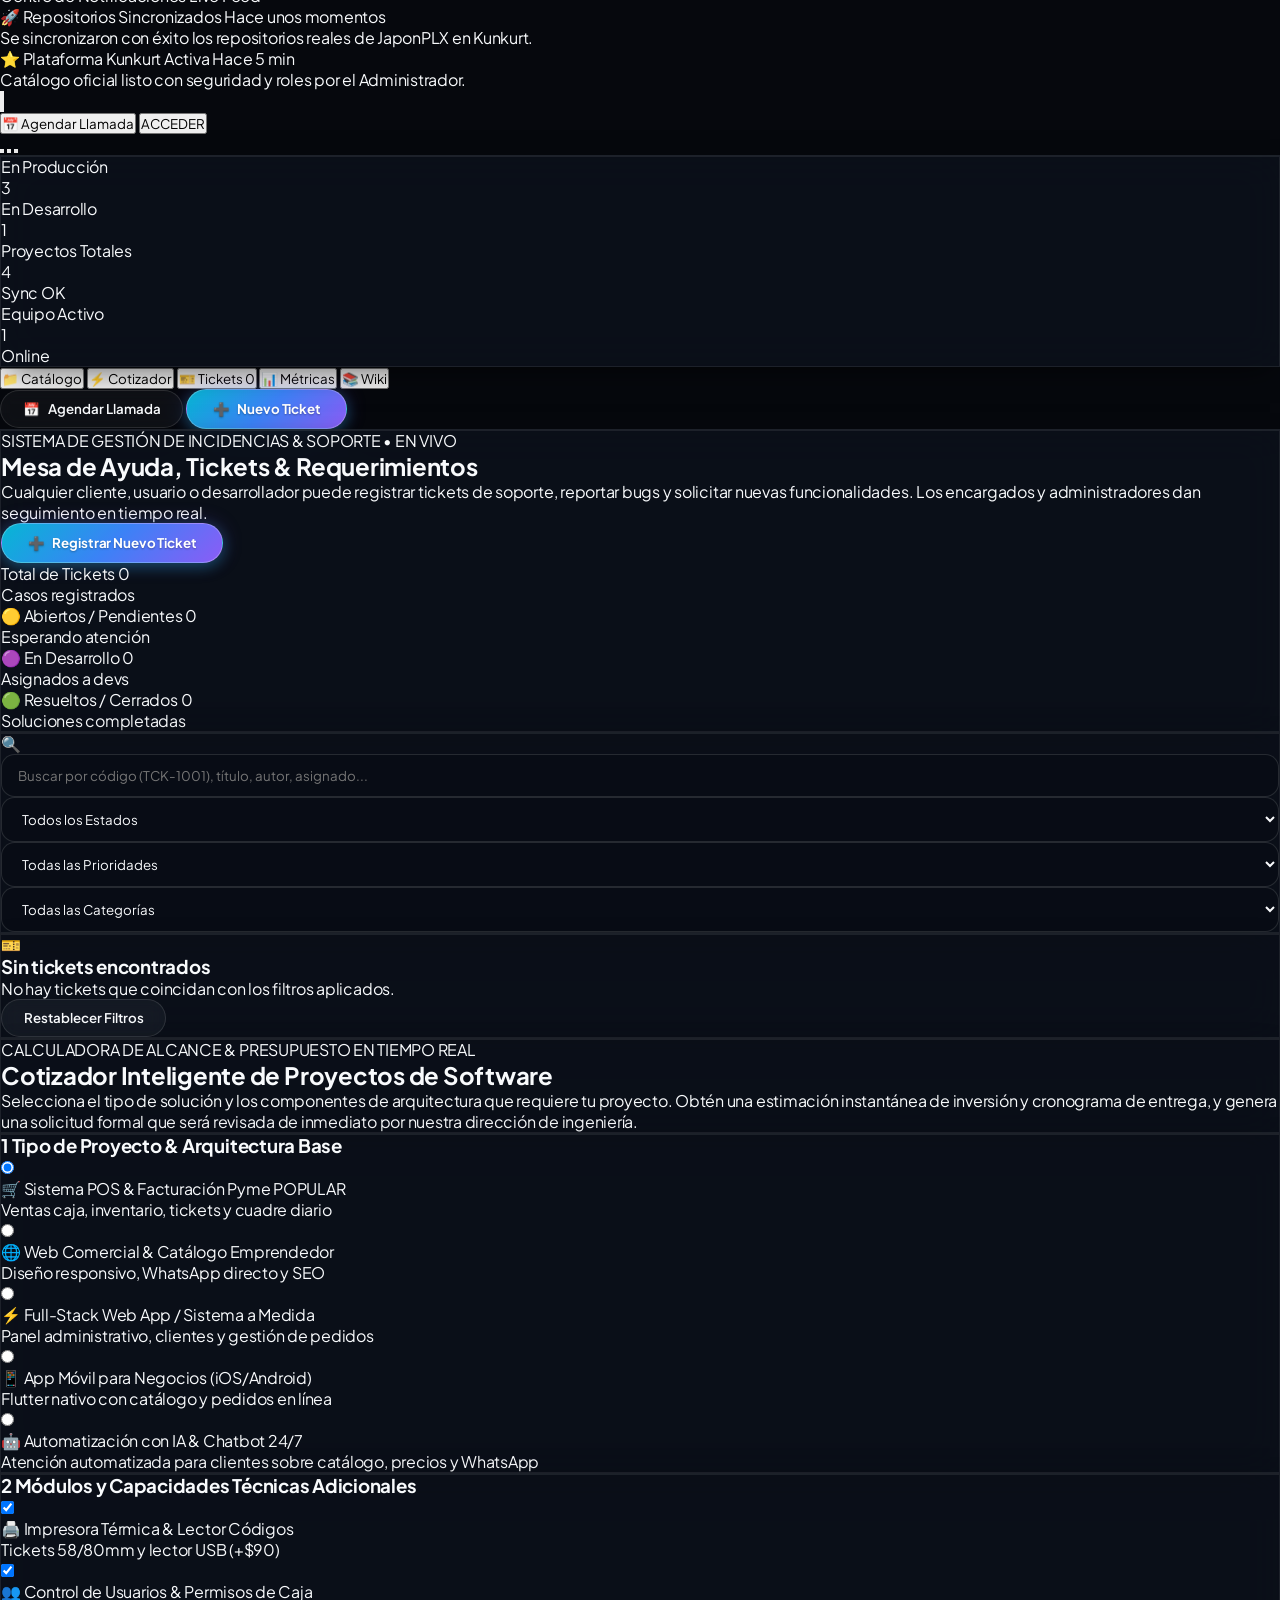
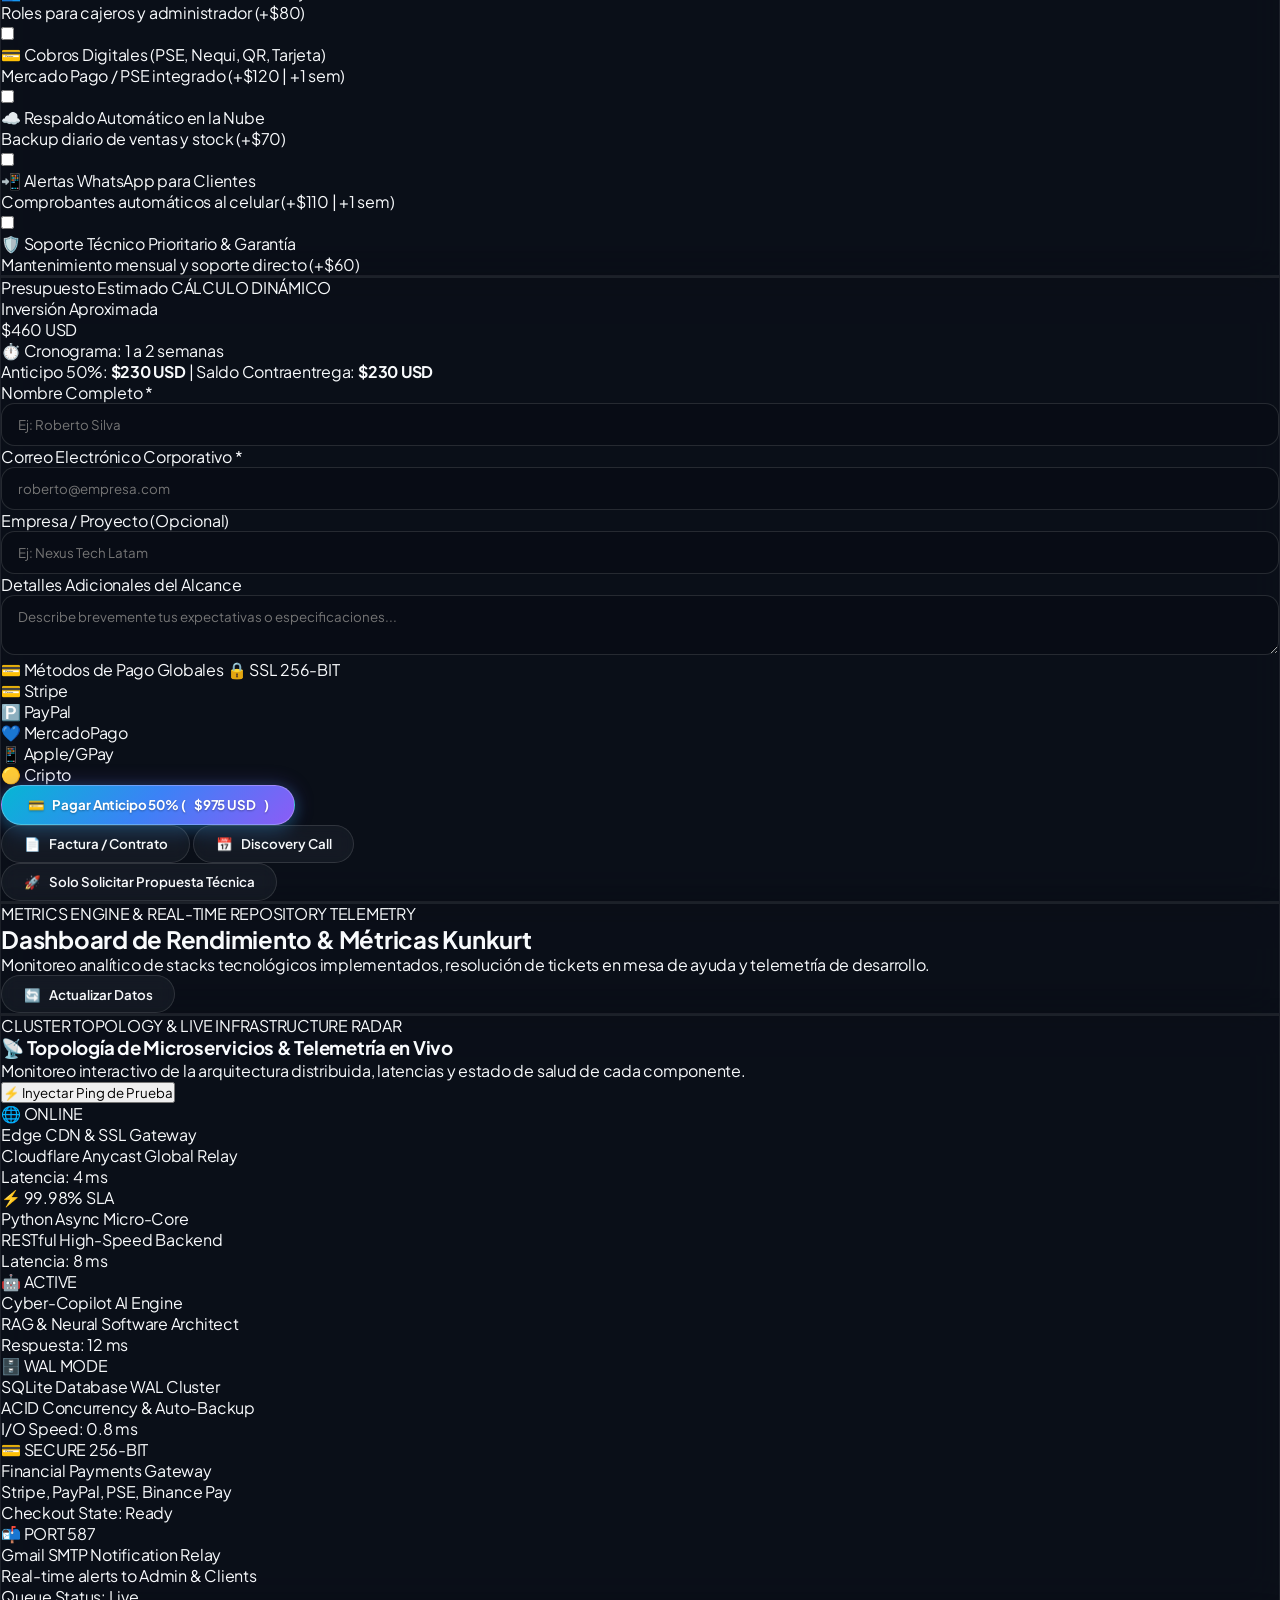
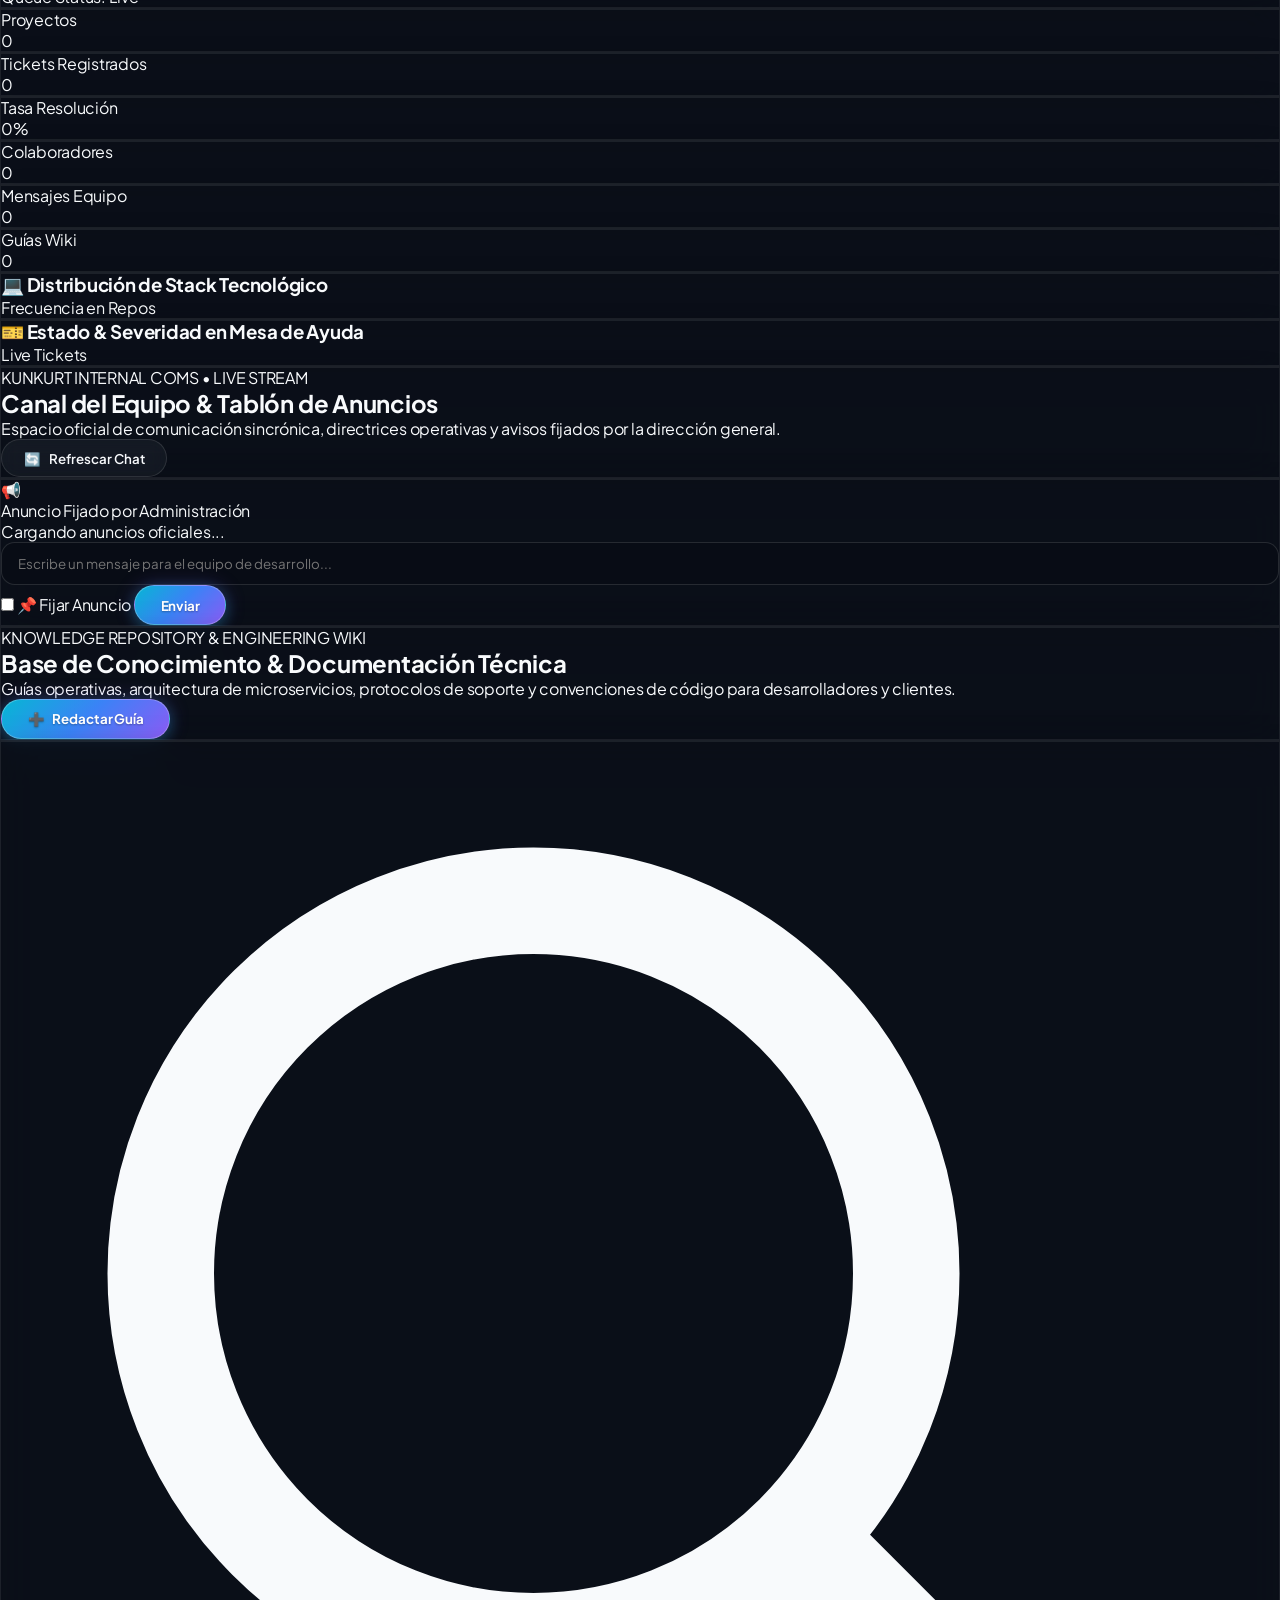
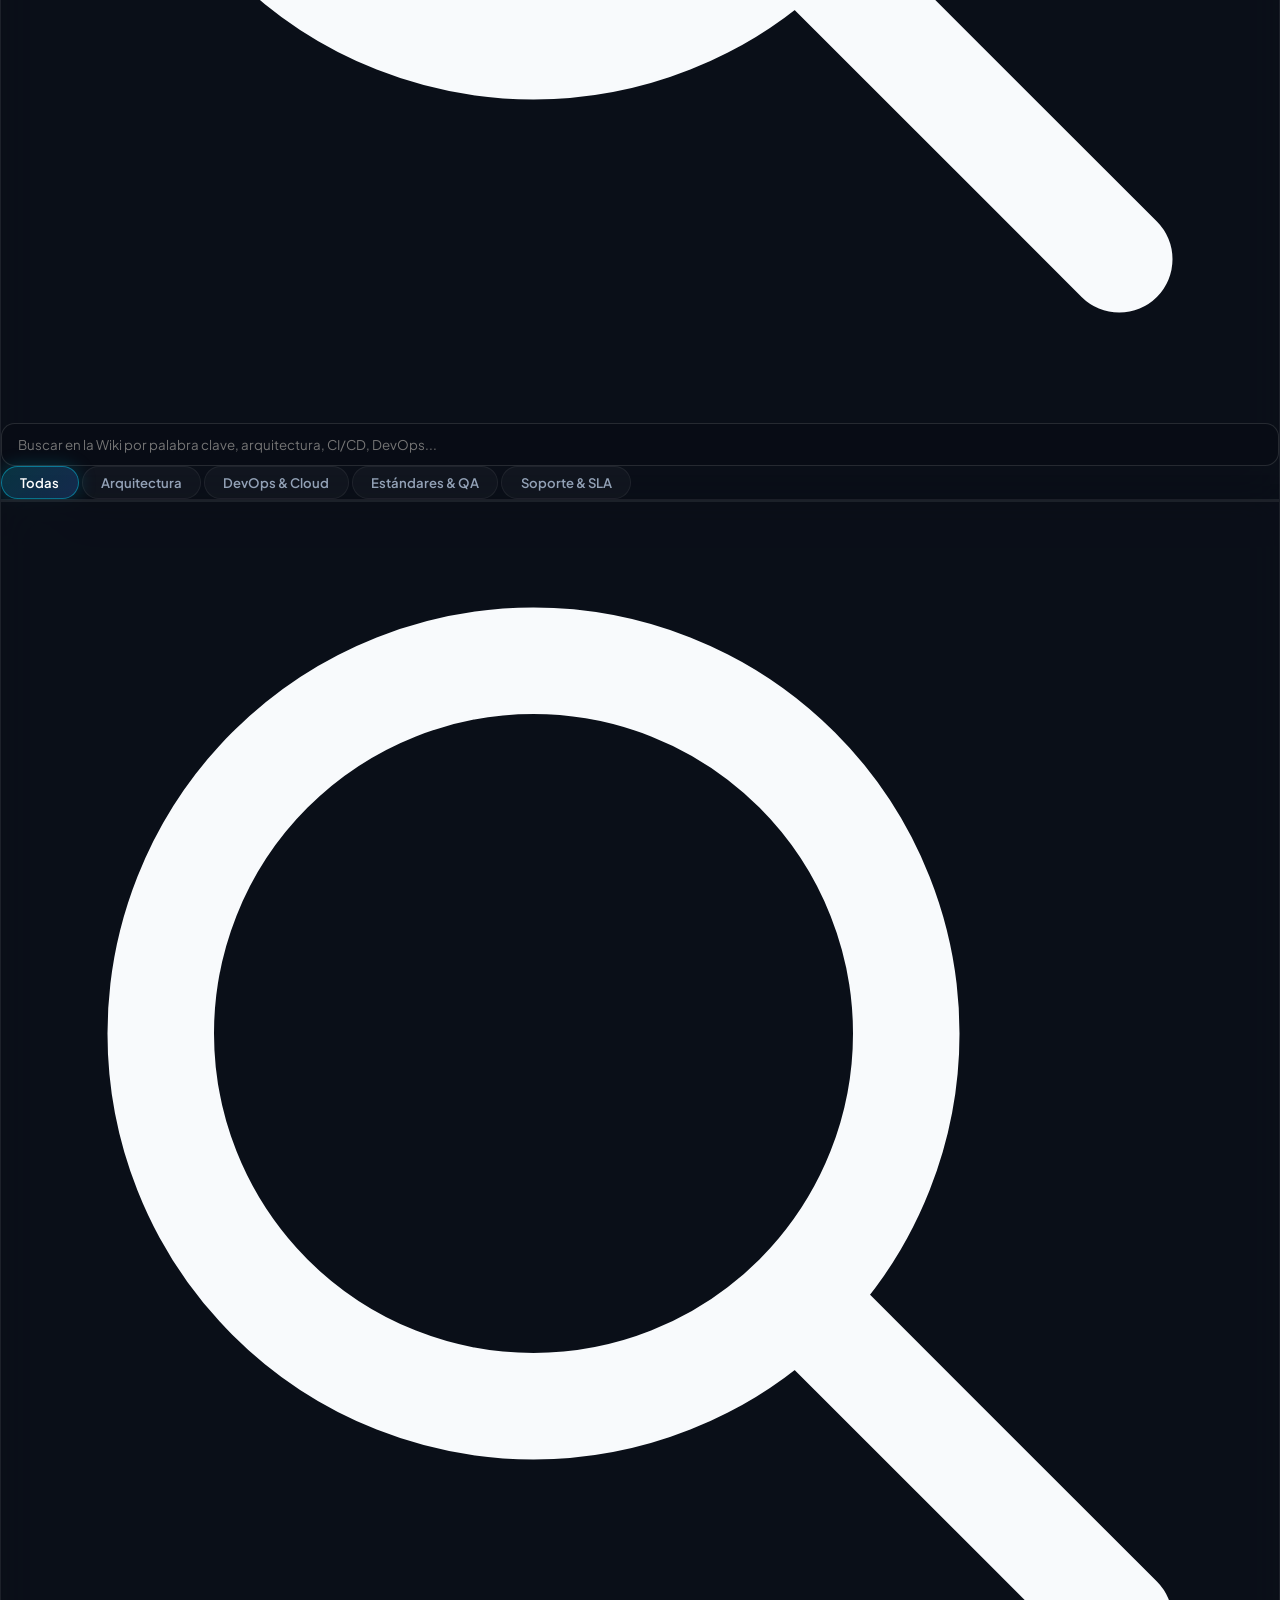
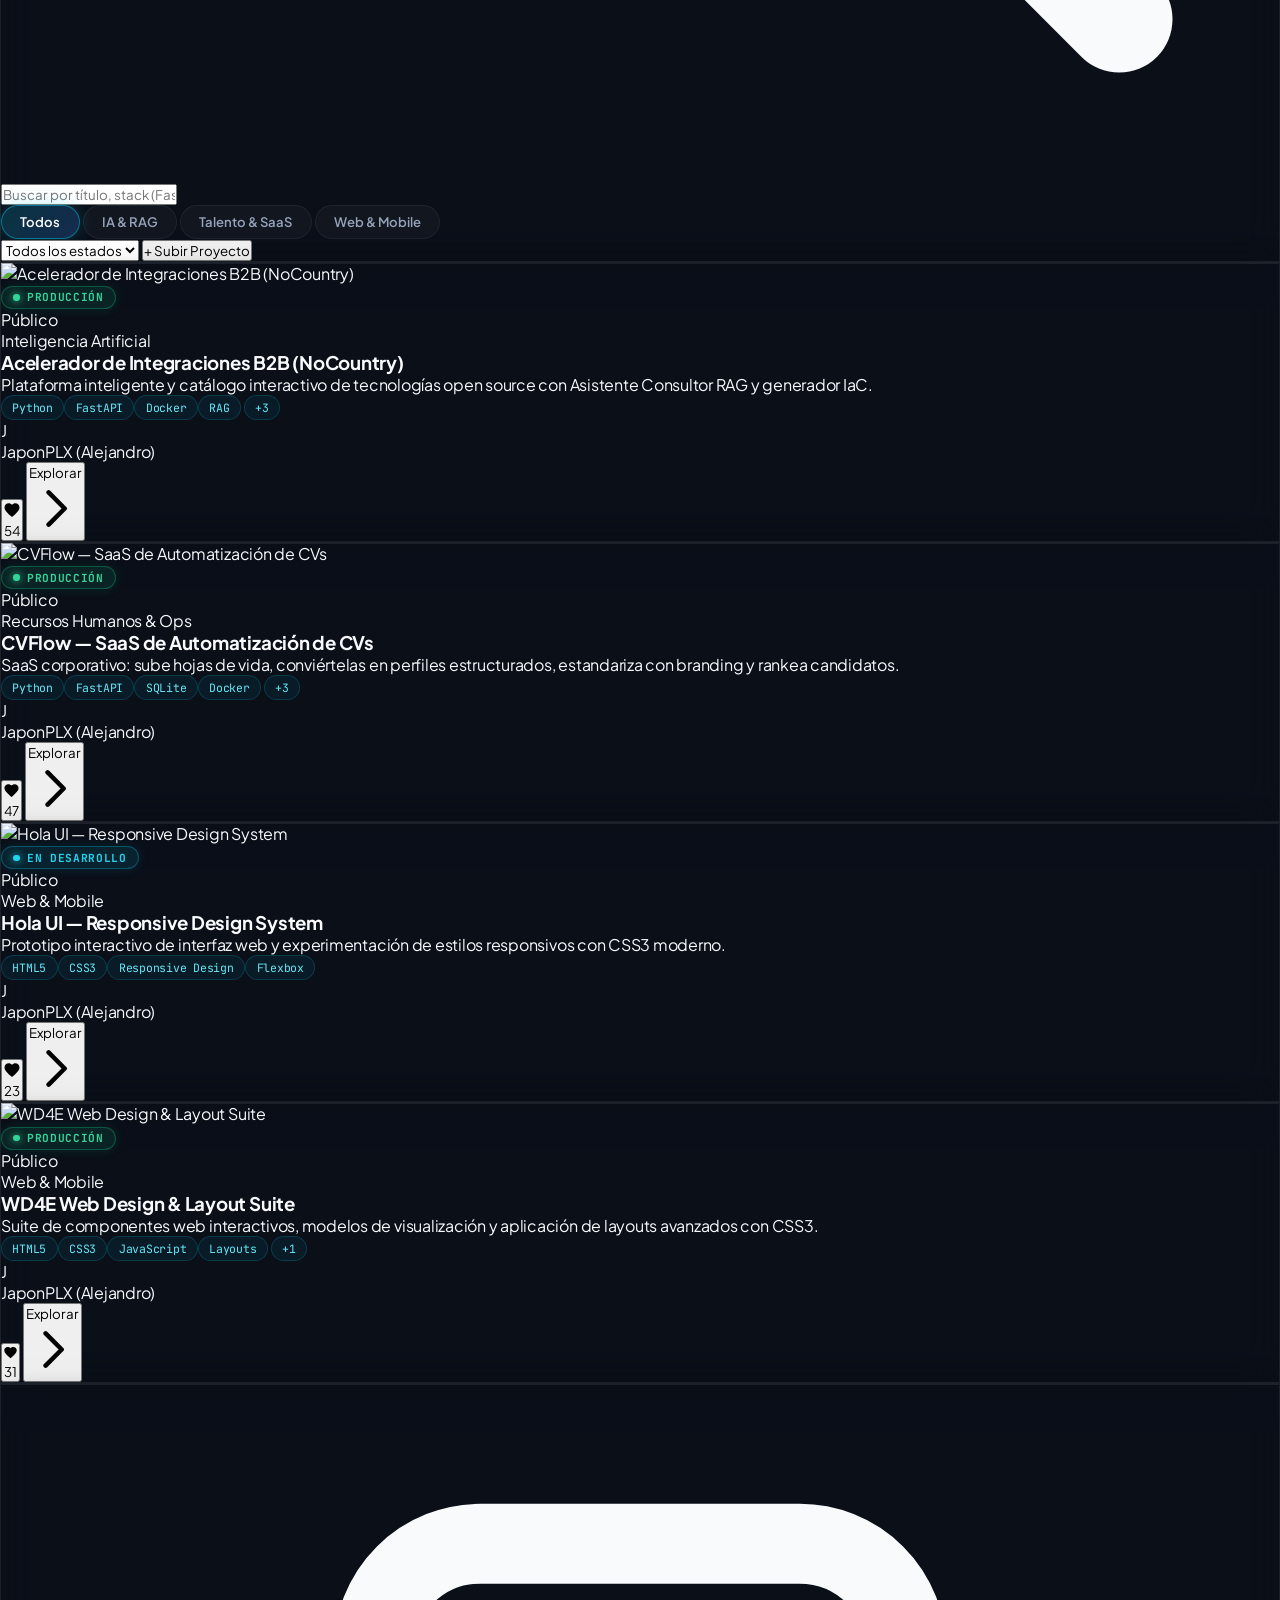
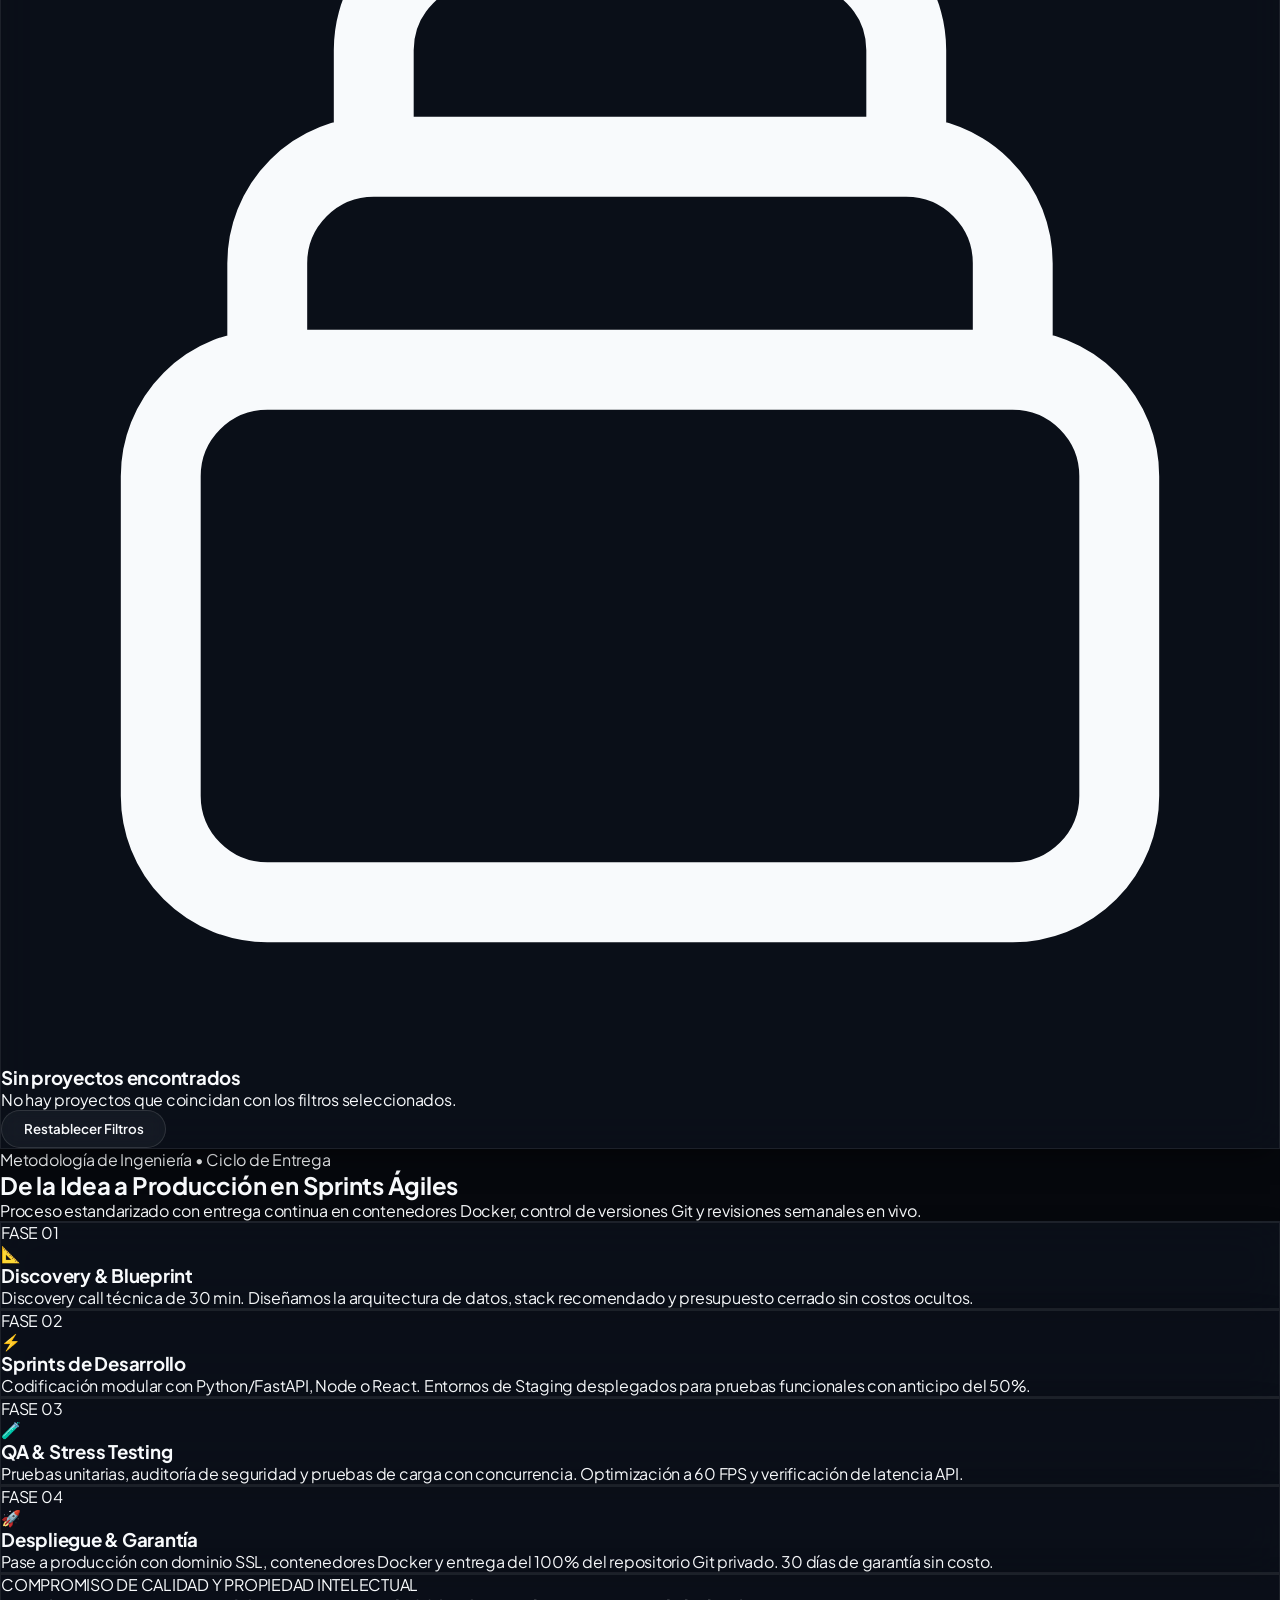
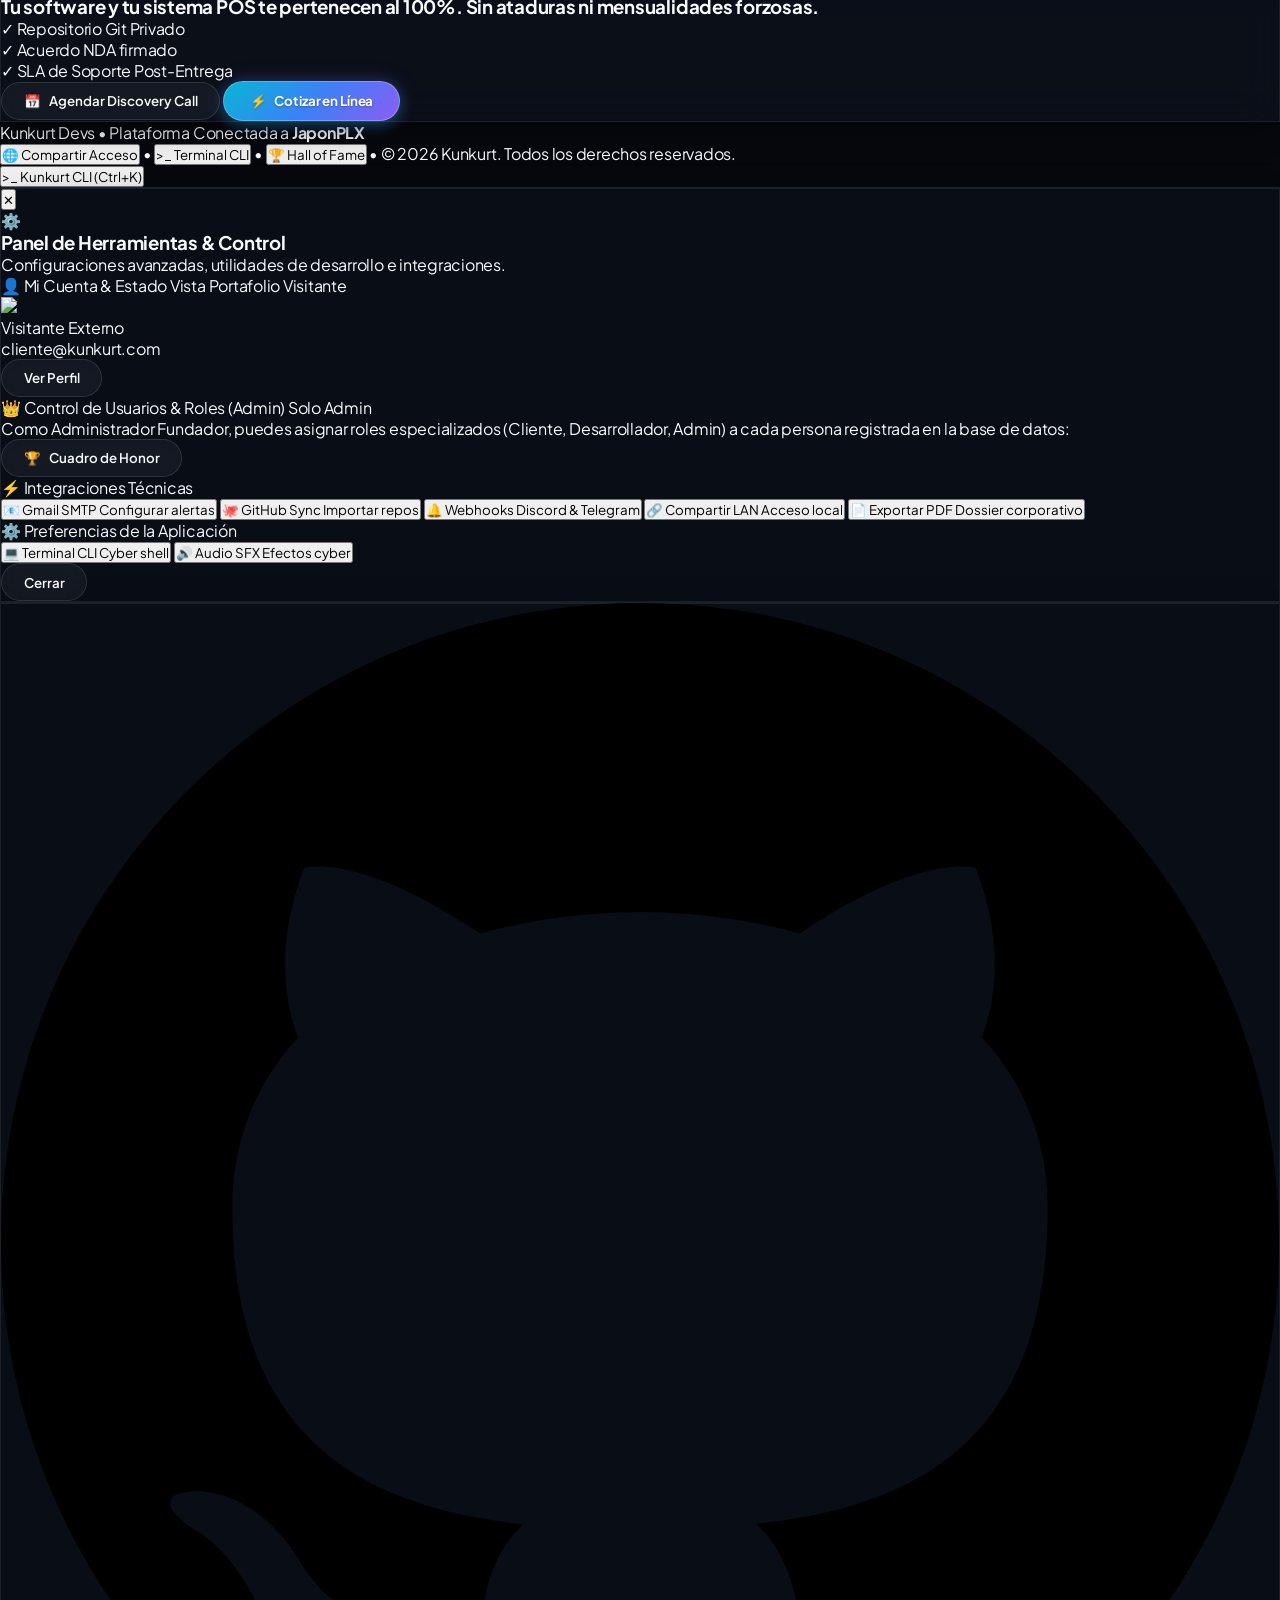
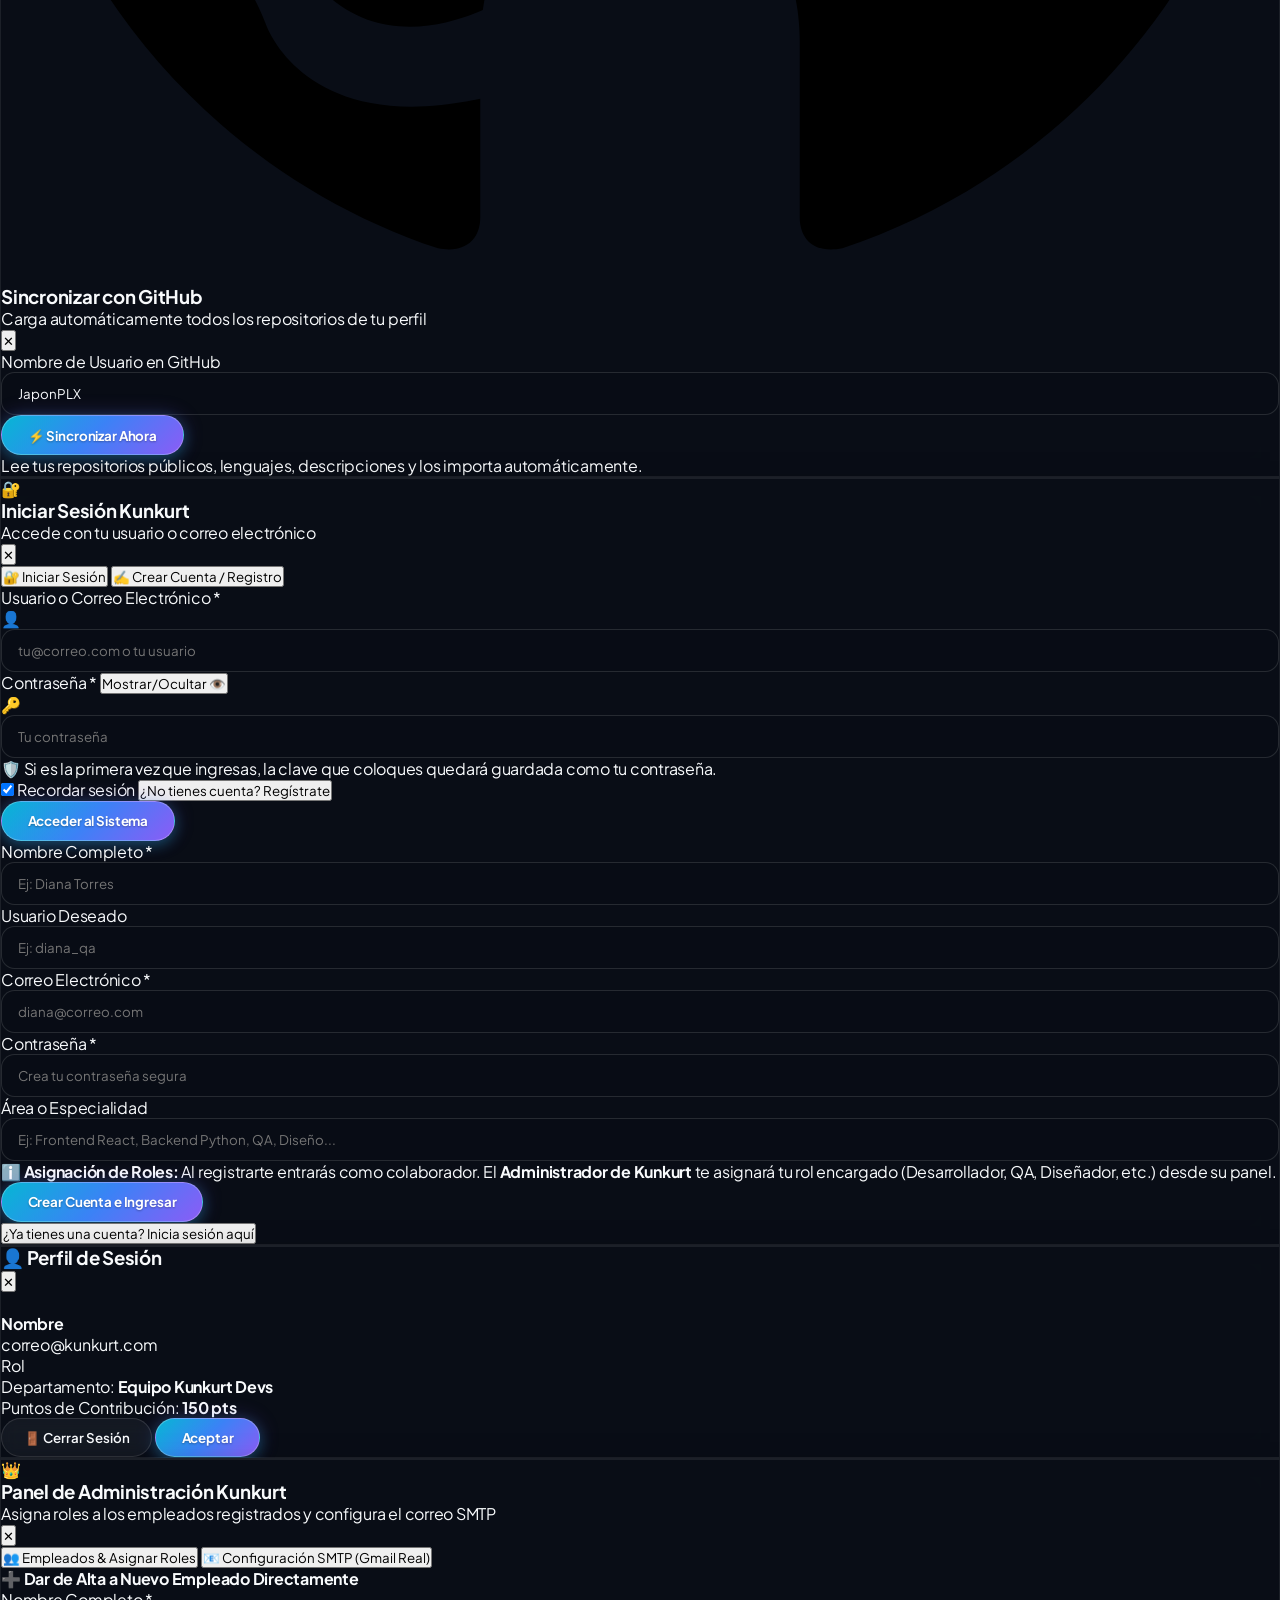
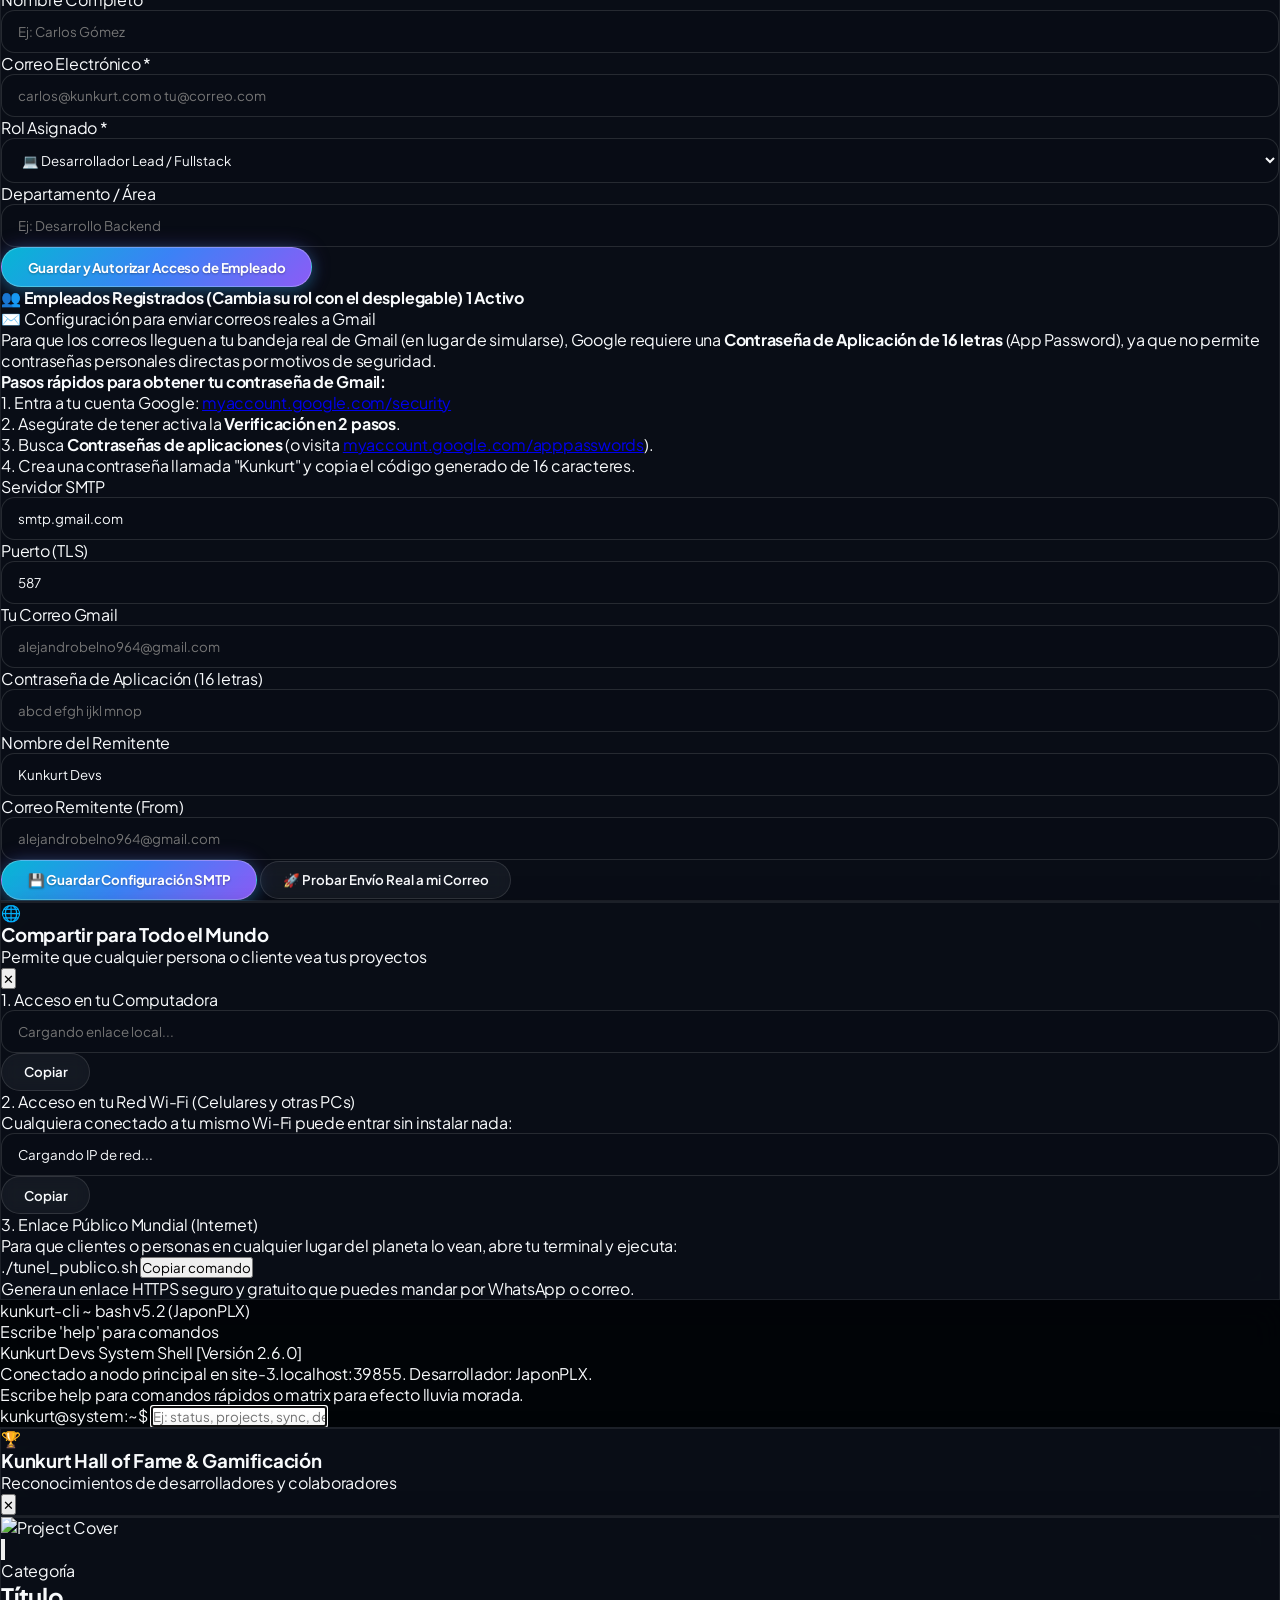
==== commit 5bb57d49: "feat: agregar sistema POS pyme, ajustar tarifas accesibles para emprendedores y nuevo proyecto en ca" ====
--- a/static/index.html
+++ b/static/index.html
@@ -419,35 +419,46 @@
               Tipo de Proyecto & Arquitectura Base
             </h3>
             <div class="grid grid-cols-1 sm:grid-cols-2 gap-3" id="quoteProjectTypeContainer">
-              <label class="p-3.5 rounded-xl border border-fuchsia-500/40 bg-fuchsia-950/20 cursor-pointer flex items-center gap-3 transition-all hover:border-fuchsia-400">
-                <input type="radio" name="quoteProjectType" value="webapp" data-base-cost="1200" data-base-weeks="3" checked onchange="calculateQuotation()" class="accent-fuchsia-500">
+              <label class="p-3.5 rounded-xl border border-emerald-500/50 bg-emerald-950/30 cursor-pointer flex items-center gap-3 transition-all hover:border-emerald-400">
+                <input type="radio" name="quoteProjectType" value="pos" data-base-cost="290" data-base-weeks="1" checked onchange="calculateQuotation()" class="accent-emerald-500">
                 <div>
-                  <div class="text-xs font-bold text-white">Full-Stack Web App</div>
-                  <div class="text-[11px] text-purple-300/70">Frontend reactivo + API REST + DB</div>
+                  <div class="text-xs font-bold text-white flex items-center gap-1.5">
+                    <span>🛒</span> Sistema POS & Facturación Pyme
+                    <span class="text-[9px] font-mono bg-emerald-500/20 text-emerald-300 px-1.5 py-0.2 rounded">POPULAR</span>
+                  </div>
+                  <div class="text-[11px] text-emerald-300/80">Ventas caja, inventario, tickets y cuadre diario</div>
                 </div>
               </label>
 
               <label class="p-3.5 rounded-xl border border-purple-500/30 bg-purple-950/20 cursor-pointer flex items-center gap-3 transition-all hover:border-purple-400">
-                <input type="radio" name="quoteProjectType" value="microservices" data-base-cost="1800" data-base-weeks="4" onchange="calculateQuotation()" class="accent-fuchsia-500">
+                <input type="radio" name="quoteProjectType" value="landing" data-base-cost="190" data-base-weeks="1" onchange="calculateQuotation()" class="accent-fuchsia-500">
                 <div>
-                  <div class="text-xs font-bold text-white">Microservicios & API Core</div>
-                  <div class="text-[11px] text-purple-300/70">Alta concurrencia, Redis, Docker</div>
+                  <div class="text-xs font-bold text-white">🌐 Web Comercial & Catálogo Emprendedor</div>
+                  <div class="text-[11px] text-purple-300/70">Diseño responsivo, WhatsApp directo y SEO</div>
                 </div>
               </label>
 
               <label class="p-3.5 rounded-xl border border-purple-500/30 bg-purple-950/20 cursor-pointer flex items-center gap-3 transition-all hover:border-purple-400">
-                <input type="radio" name="quoteProjectType" value="ai_rag" data-base-cost="2400" data-base-weeks="5" onchange="calculateQuotation()" class="accent-fuchsia-500">
+                <input type="radio" name="quoteProjectType" value="webapp" data-base-cost="480" data-base-weeks="2" onchange="calculateQuotation()" class="accent-fuchsia-500">
                 <div>
-                  <div class="text-xs font-bold text-white">Sistema de IA & Motor RAG</div>
-                  <div class="text-[11px] text-purple-300/70">Embeddings, Vector DB, LLM Ops</div>
+                  <div class="text-xs font-bold text-white">⚡ Full-Stack Web App / Sistema a Medida</div>
+                  <div class="text-[11px] text-purple-300/70">Panel administrativo, clientes y gestión de pedidos</div>
                 </div>
               </label>
 
               <label class="p-3.5 rounded-xl border border-purple-500/30 bg-purple-950/20 cursor-pointer flex items-center gap-3 transition-all hover:border-purple-400">
-                <input type="radio" name="quoteProjectType" value="saas" data-base-cost="2900" data-base-weeks="6" onchange="calculateQuotation()" class="accent-fuchsia-500">
+                <input type="radio" name="quoteProjectType" value="mobile" data-base-cost="650" data-base-weeks="3" onchange="calculateQuotation()" class="accent-fuchsia-500">
                 <div>
-                  <div class="text-xs font-bold text-white">Plataforma SaaS Multi-Tenant</div>
-                  <div class="text-[11px] text-purple-300/70">Suscripciones, Roles, Dashboard</div>
+                  <div class="text-xs font-bold text-white">📱 App Móvil para Negocios (iOS/Android)</div>
+                  <div class="text-[11px] text-purple-300/70">Flutter nativo con catálogo y pedidos en línea</div>
+                </div>
+              </label>
+
+              <label class="p-3.5 rounded-xl border border-purple-500/30 bg-purple-950/20 cursor-pointer flex items-center gap-3 transition-all hover:border-purple-400 sm:col-span-2">
+                <input type="radio" name="quoteProjectType" value="ai_bot" data-base-cost="380" data-base-weeks="1" onchange="calculateQuotation()" class="accent-fuchsia-500">
+                <div>
+                  <div class="text-xs font-bold text-white">🤖 Automatización con IA & Chatbot 24/7</div>
+                  <div class="text-[11px] text-purple-300/70">Atención automatizada para clientes sobre catálogo, precios y WhatsApp</div>
                 </div>
               </label>
             </div>
@@ -461,50 +472,50 @@
             </h3>
             <div class="grid grid-cols-1 sm:grid-cols-2 gap-3" id="quoteFeaturesContainer">
               <label class="p-3 rounded-xl border border-purple-500/20 bg-purple-950/20 cursor-pointer flex items-start gap-3 hover:border-purple-400 transition-all">
-                <input type="checkbox" value="auth_rbac" data-cost="350" data-weeks="1" checked onchange="calculateQuotation()" class="quote-feature-checkbox accent-fuchsia-500 mt-1">
+                <input type="checkbox" value="pos_hardware" data-cost="90" data-weeks="0" checked onchange="calculateQuotation()" class="quote-feature-checkbox accent-fuchsia-500 mt-1">
                 <div>
-                  <div class="text-xs font-bold text-white">Autenticación & RBAC Seguro</div>
-                  <div class="text-[10px] text-purple-300/70">OAuth2, JWT, Auditoría (+$350 | +1 sem)</div>
+                  <div class="text-xs font-bold text-white">🖨️ Impresora Térmica & Lector Códigos</div>
+                  <div class="text-[10px] text-purple-300/70">Tickets 58/80mm y lector USB (+$90)</div>
                 </div>
               </label>
 
               <label class="p-3 rounded-xl border border-purple-500/20 bg-purple-950/20 cursor-pointer flex items-start gap-3 hover:border-purple-400 transition-all">
-                <input type="checkbox" value="websockets" data-cost="500" data-weeks="1" onchange="calculateQuotation()" class="quote-feature-checkbox accent-fuchsia-500 mt-1">
+                <input type="checkbox" value="auth_users" data-cost="80" data-weeks="0" checked onchange="calculateQuotation()" class="quote-feature-checkbox accent-fuchsia-500 mt-1">
                 <div>
-                  <div class="text-xs font-bold text-white">WebSockets / Mensajería Real-Time</div>
-                  <div class="text-[10px] text-purple-300/70">Alertas instantáneas y live chat (+$500 | +1 sem)</div>
+                  <div class="text-xs font-bold text-white">👥 Control de Usuarios & Permisos de Caja</div>
+                  <div class="text-[10px] text-purple-300/70">Roles para cajeros y administrador (+$80)</div>
                 </div>
               </label>
 
               <label class="p-3 rounded-xl border border-purple-500/20 bg-purple-950/20 cursor-pointer flex items-start gap-3 hover:border-purple-400 transition-all">
-                <input type="checkbox" value="payments" data-cost="450" data-weeks="1" onchange="calculateQuotation()" class="quote-feature-checkbox accent-fuchsia-500 mt-1">
+                <input type="checkbox" value="payments" data-cost="120" data-weeks="1" onchange="calculateQuotation()" class="quote-feature-checkbox accent-fuchsia-500 mt-1">
                 <div>
-                  <div class="text-xs font-bold text-white">Pasarela de Pagos (Stripe / PayPal)</div>
-                  <div class="text-[10px] text-purple-300/70">Checkouts seguros y facturación (+$450 | +1 sem)</div>
+                  <div class="text-xs font-bold text-white">💳 Cobros Digitales (PSE, Nequi, QR, Tarjeta)</div>
+                  <div class="text-[10px] text-purple-300/70">Mercado Pago / PSE integrado (+$120 | +1 sem)</div>
                 </div>
               </label>
 
               <label class="p-3 rounded-xl border border-purple-500/20 bg-purple-950/20 cursor-pointer flex items-start gap-3 hover:border-purple-400 transition-all">
-                <input type="checkbox" value="cicd_docker" data-cost="400" data-weeks="1" checked onchange="calculateQuotation()" class="quote-feature-checkbox accent-fuchsia-500 mt-1">
+                <input type="checkbox" value="cloud_backup" data-cost="70" data-weeks="0" onchange="calculateQuotation()" class="quote-feature-checkbox accent-fuchsia-500 mt-1">
                 <div>
-                  <div class="text-xs font-bold text-white">Infraestructura Docker & CI/CD</div>
-                  <div class="text-[10px] text-purple-300/70">Pipelines automatizados y contenedores (+$400 | +1 sem)</div>
+                  <div class="text-xs font-bold text-white">☁️ Respaldo Automático en la Nube</div>
+                  <div class="text-[10px] text-purple-300/70">Backup diario de ventas y stock (+$70)</div>
                 </div>
               </label>
 
               <label class="p-3 rounded-xl border border-purple-500/20 bg-purple-950/20 cursor-pointer flex items-start gap-3 hover:border-purple-400 transition-all">
-                <input type="checkbox" value="ai_rag_module" data-cost="800" data-weeks="2" onchange="calculateQuotation()" class="quote-feature-checkbox accent-fuchsia-500 mt-1">
+                <input type="checkbox" value="whatsapp_notify" data-cost="110" data-weeks="1" onchange="calculateQuotation()" class="quote-feature-checkbox accent-fuchsia-500 mt-1">
                 <div>
-                  <div class="text-xs font-bold text-white">Asistente IA Generativa con RAG</div>
-                  <div class="text-[10px] text-purple-300/70">Búsqueda semántica sobre tus datos (+$800 | +2 sem)</div>
+                  <div class="text-xs font-bold text-white">📲 Alertas WhatsApp para Clientes</div>
+                  <div class="text-[10px] text-purple-300/70">Comprobantes automáticos al celular (+$110 | +1 sem)</div>
                 </div>
               </label>
 
               <label class="p-3 rounded-xl border border-purple-500/20 bg-purple-950/20 cursor-pointer flex items-start gap-3 hover:border-purple-400 transition-all">
-                <input type="checkbox" value="sla_support" data-cost="600" data-weeks="0" onchange="calculateQuotation()" class="quote-feature-checkbox accent-fuchsia-500 mt-1">
+                <input type="checkbox" value="sla_support" data-cost="60" data-weeks="0" onchange="calculateQuotation()" class="quote-feature-checkbox accent-fuchsia-500 mt-1">
                 <div>
-                  <div class="text-xs font-bold text-white">Soporte Crítico 24/7 & SLA 99.9%</div>
-                  <div class="text-[10px] text-purple-300/70">Mesa de ayuda prioritaria y parches (+$600)</div>
+                  <div class="text-xs font-bold text-white">🛡️ Soporte Técnico Prioritario & Garantía</div>
+                  <div class="text-[10px] text-purple-300/70">Mantenimiento mensual y soporte directo (+$60)</div>
                 </div>
               </label>
             </div>
@@ -522,16 +533,16 @@
             <div class="text-center py-3 bg-purple-950/30 rounded-2xl border border-purple-500/30">
               <span class="text-xs text-purple-300/70 block">Inversión Aproximada</span>
               <div class="text-4xl font-black text-transparent bg-clip-text bg-gradient-to-r from-emerald-400 via-teal-300 to-fuchsia-400 font-mono mt-1" id="quoteTotalCostDisplay">
-                $1,950 USD
+                $460 USD
               </div>
               <div class="text-xs font-mono text-purple-300 mt-2 flex items-center justify-center gap-2">
                 <span>⏱️ Cronograma:</span>
-                <span id="quoteTotalWeeksDisplay" class="font-bold text-white">4 semanas</span>
+                <span id="quoteTotalWeeksDisplay" class="font-bold text-white">1 a 2 semanas</span>
               </div>
               <div class="mt-2.5 pt-2 border-t border-purple-800/40 flex items-center justify-around text-[11px] font-mono">
-                <span class="text-slate-400">Anticipo 50%: <strong id="quoteDeposit50Display" class="text-emerald-400 font-bold">$975 USD</strong></span>
+                <span class="text-slate-400">Anticipo 50%: <strong id="quoteDeposit50Display" class="text-emerald-400 font-bold">$230 USD</strong></span>
                 <span class="text-slate-500">|</span>
-                <span class="text-slate-400">Saldo Contraentrega: <strong id="quoteFinal50Display" class="text-cyan-400 font-bold">$975 USD</strong></span>
+                <span class="text-slate-400">Saldo Contraentrega: <strong id="quoteFinal50Display" class="text-cyan-400 font-bold">$230 USD</strong></span>
               </div>
             </div>
 
@@ -1042,7 +1053,7 @@
               COMPROMISO DE CALIDAD Y PROPIEDAD INTELECTUAL
             </div>
             <h3 class="text-xl sm:text-2xl font-bold text-white">
-              Tu software te pertenece al 100%. Sin ataduras ni sorpresas.
+              Tu software y tu sistema POS te pertenecen al 100%. Sin ataduras ni mensualidades forzosas.
             </h3>
             <div class="grid grid-cols-1 sm:grid-cols-3 gap-3 pt-2 text-xs text-slate-300 font-medium">
               <div class="flex items-center gap-2 justify-center lg:justify-start">
@@ -1170,6 +1181,12 @@
             <span>⚡</span> Integraciones Técnicas
           </label>
           <div class="grid grid-cols-2 sm:grid-cols-3 gap-2.5">
+            <button onclick="closeToolsModal(); openEmployeeAdminModal(); switchAdminTab('smtp');" class="p-2.5 rounded-xl bg-white/[0.04] border border-white/10 hover:border-cyan-400 text-left transition-all">
+              <span class="text-base block mb-1">📧</span>
+              <span class="text-xs font-bold text-white block">Gmail SMTP</span>
+              <span class="text-[10px] text-slate-400">Configurar alertas</span>
+            </button>
+
             <button onclick="closeToolsModal(); openGithubSyncModal();" class="p-2.5 rounded-xl bg-white/[0.04] border border-white/10 hover:border-cyan-400 text-left transition-all">
               <span class="text-base block mb-1">🐙</span>
               <span class="text-xs font-bold text-white block">GitHub Sync</span>
@@ -2577,11 +2594,20 @@
         </div>
 
         <!-- Submit & Process Button -->
-        <div class="pt-2">
+        <div class="pt-2 space-y-2">
           <button type="button" id="btnProcessPayment" onclick="processPaymentCheckout()" class="btn-neon w-full py-3.5 justify-center text-sm font-bold bg-gradient-to-r from-emerald-500 via-teal-500 to-cyan-500 shadow-[0_0_25px_rgba(16,185,129,0.4)] flex items-center gap-2">
             <span>🔒</span> Confirmar y Procesar Pago Seguro
           </button>
-          <div class="text-[10px] text-slate-400 text-center font-mono mt-2">
+          <div class="flex items-center justify-center gap-3 pt-1">
+            <button type="button" onclick="openInvoiceModal({ type: 'contract' })" class="text-xs text-cyan-300 hover:text-white underline font-semibold flex items-center gap-1.5 cursor-pointer">
+              <span>📜</span> Generar / Ver Contrato Oficial (NDA & SLA)
+            </button>
+            <span class="text-slate-600">•</span>
+            <button type="button" onclick="openInvoiceModal({ type: 'invoice' })" class="text-xs text-purple-300 hover:text-white underline font-semibold flex items-center gap-1.5 cursor-pointer">
+              <span>📄</span> Ver Factura Proforma
+            </button>
+          </div>
+          <div class="text-[10px] text-slate-400 text-center font-mono mt-1">
             🔔 Al procesar, se emitirá de inmediato una notificación a <strong>alejandrobelno964@gmail.com</strong> y recibirás tu comprobante.
           </div>
         </div>
@@ -2633,13 +2659,18 @@
           </div>
         </div>
 
-        <div class="flex items-center justify-end gap-3 pt-2">
-          <button type="button" onclick="window.print()" class="btn-ghost-neon text-xs py-2 px-4 border-slate-600 text-slate-300 hover:text-white flex items-center gap-1.5">
-            <span>🖨️</span> Imprimir Recibo
+        <div class="flex flex-wrap items-center justify-between gap-3 pt-2">
+          <button type="button" onclick="openInvoiceModal({ type: 'contract' })" class="btn-ghost-neon text-xs py-2 px-4 border-cyan-500/50 text-cyan-300 hover:text-white flex items-center gap-1.5">
+            <span>📜</span> Generar y Descargar Contrato Oficial
           </button>
-          <button type="button" onclick="closePaymentModal()" class="btn-neon text-xs py-2 px-6 bg-gradient-to-r from-emerald-500 to-teal-500">
-            Finalizar
-          </button>
+          <div class="flex items-center gap-2">
+            <button type="button" onclick="window.print()" class="btn-ghost-neon text-xs py-2 px-4 border-slate-600 text-slate-300 hover:text-white flex items-center gap-1.5">
+              <span>🖨️</span> Imprimir Recibo
+            </button>
+            <button type="button" onclick="closePaymentModal()" class="btn-neon text-xs py-2 px-6 bg-gradient-to-r from-emerald-500 to-teal-500">
+              Finalizar
+            </button>
+          </div>
         </div>
       </div>
 
@@ -2967,17 +2998,17 @@
           <p class="text-[11px] text-slate-300">¿En qué puedo ayudarte hoy?</p>
           <!-- Quick Suggestion Chips -->
           <div class="flex flex-wrap gap-1.5 pt-1">
-            <button onclick="sendQuickCopilotPrompt('¿Cuánto cuesta desarrollar una aplicación web?')" class="text-[10px] px-2 py-1 rounded-lg bg-cyan-950/80 text-cyan-300 border border-cyan-500/30 hover:border-cyan-400 transition-all text-left">
-              💰 Cotizar Proyecto
+            <button onclick="sendQuickCopilotPrompt('¿Cómo funciona el Sistema POS para pequeños emprendedores y cuánto cuesta?')" class="text-[10px] px-2 py-1 rounded-lg bg-emerald-950/80 text-emerald-300 border border-emerald-500/40 hover:border-emerald-400 transition-all text-left">
+              🛒 Sistema POS Pyme
+            </button>
+            <button onclick="sendQuickCopilotPrompt('¿Cuáles son las tarifas para emprendedores?')" class="text-[10px] px-2 py-1 rounded-lg bg-cyan-950/80 text-cyan-300 border border-cyan-500/30 hover:border-cyan-400 transition-all text-left">
+              💰 Precios Accesibles
             </button>
             <button onclick="sendQuickCopilotPrompt('¿Cuáles son los métodos de pago disponibles?')" class="text-[10px] px-2 py-1 rounded-lg bg-cyan-950/80 text-cyan-300 border border-cyan-500/30 hover:border-cyan-400 transition-all text-left">
               💳 Métodos de Pago
             </button>
             <button onclick="sendQuickCopilotPrompt('Quiero agendar una Discovery Call con Alejandro')" class="text-[10px] px-2 py-1 rounded-lg bg-cyan-950/80 text-cyan-300 border border-cyan-500/30 hover:border-cyan-400 transition-all text-left">
               📅 Agendar Llamada
-            </button>
-            <button onclick="sendQuickCopilotPrompt('¿Cómo abro un ticket de soporte técnico?')" class="text-[10px] px-2 py-1 rounded-lg bg-cyan-950/80 text-cyan-300 border border-cyan-500/30 hover:border-cyan-400 transition-all text-left">
-              🎫 Soporte Técnico
             </button>
           </div>
         </div>
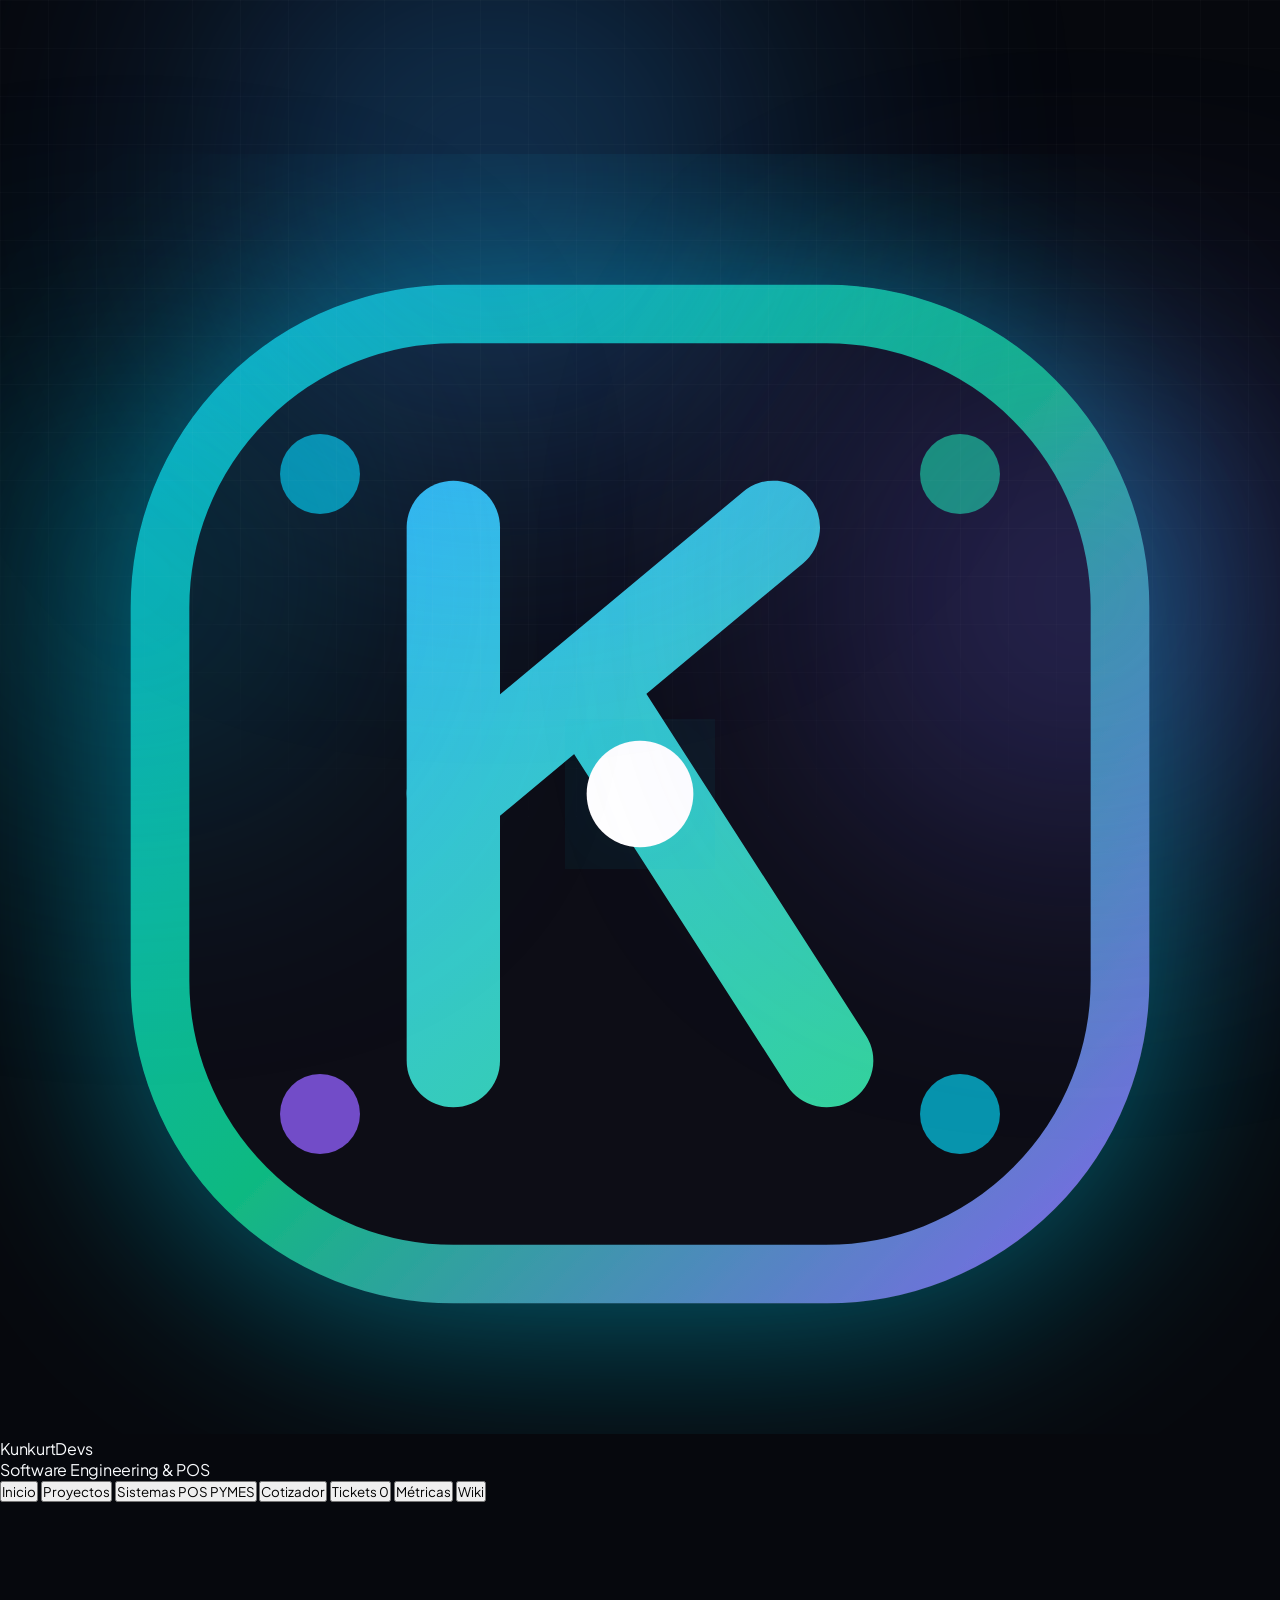
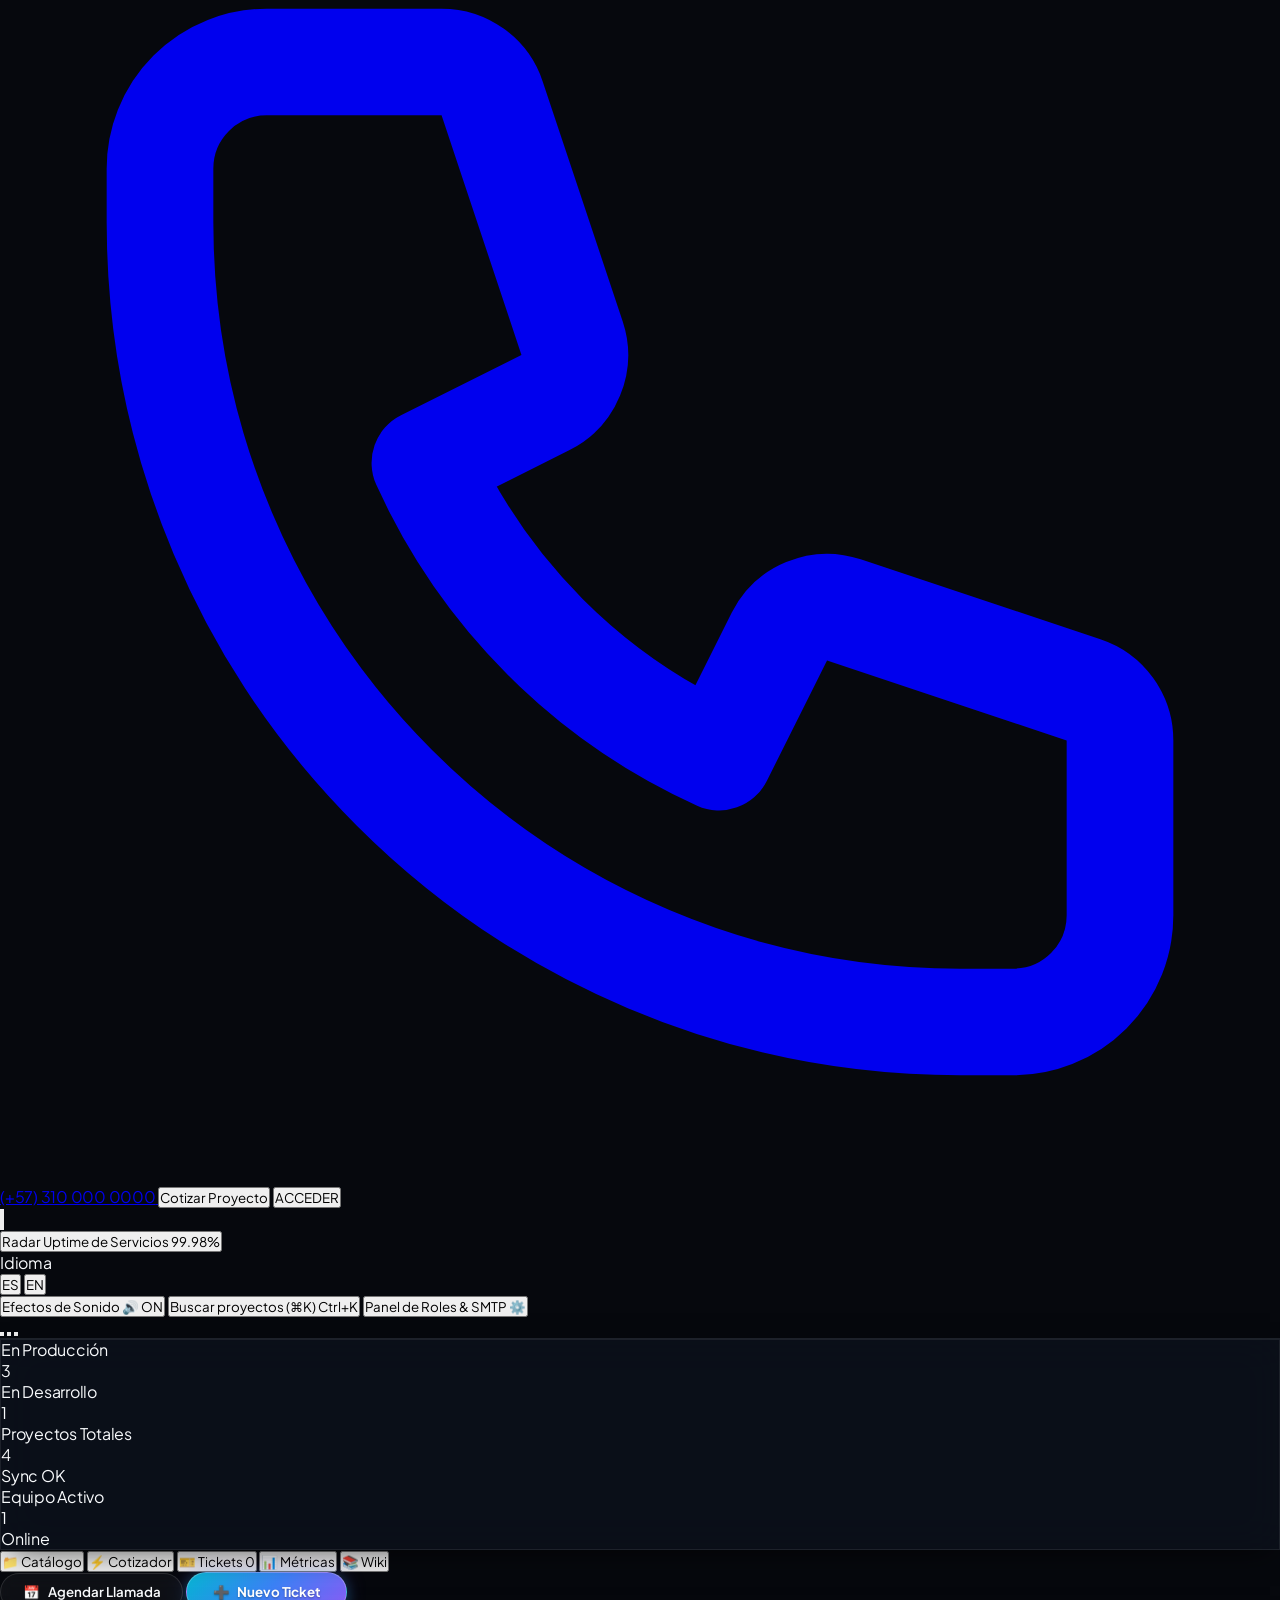
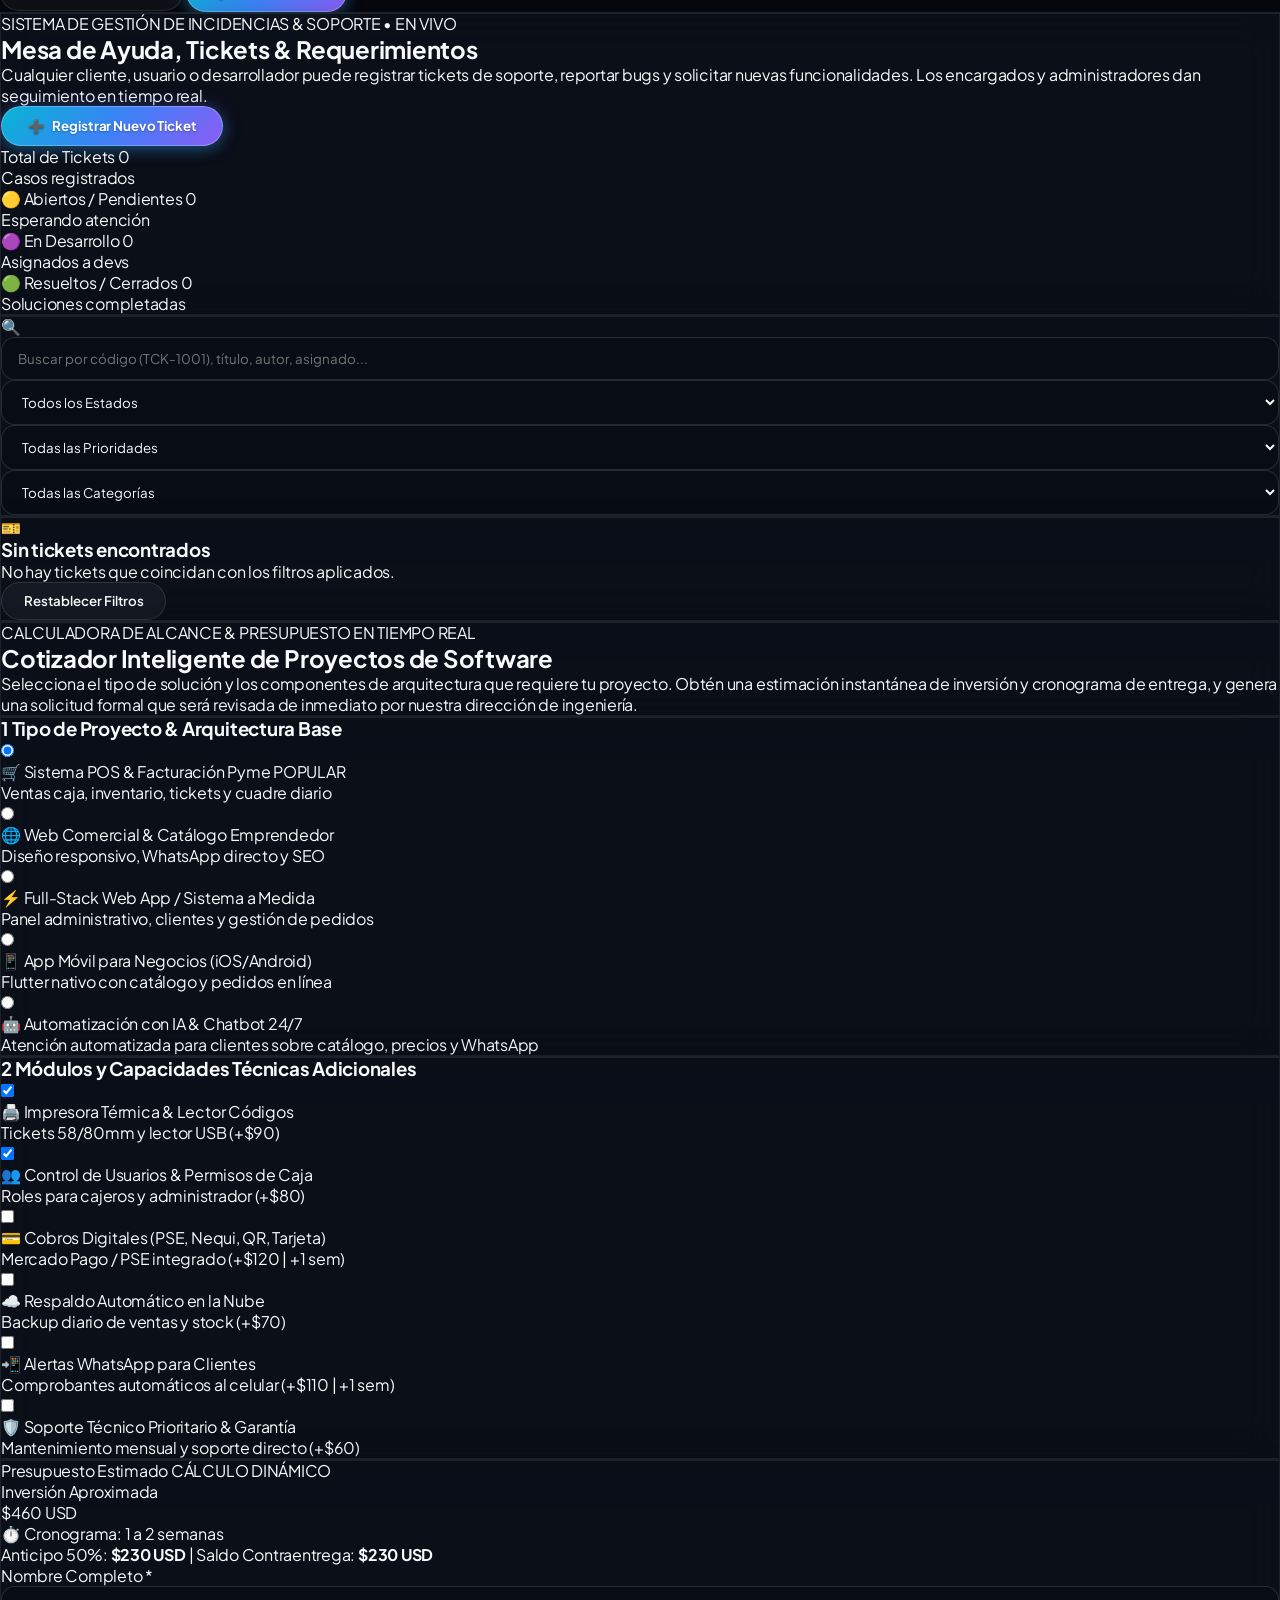
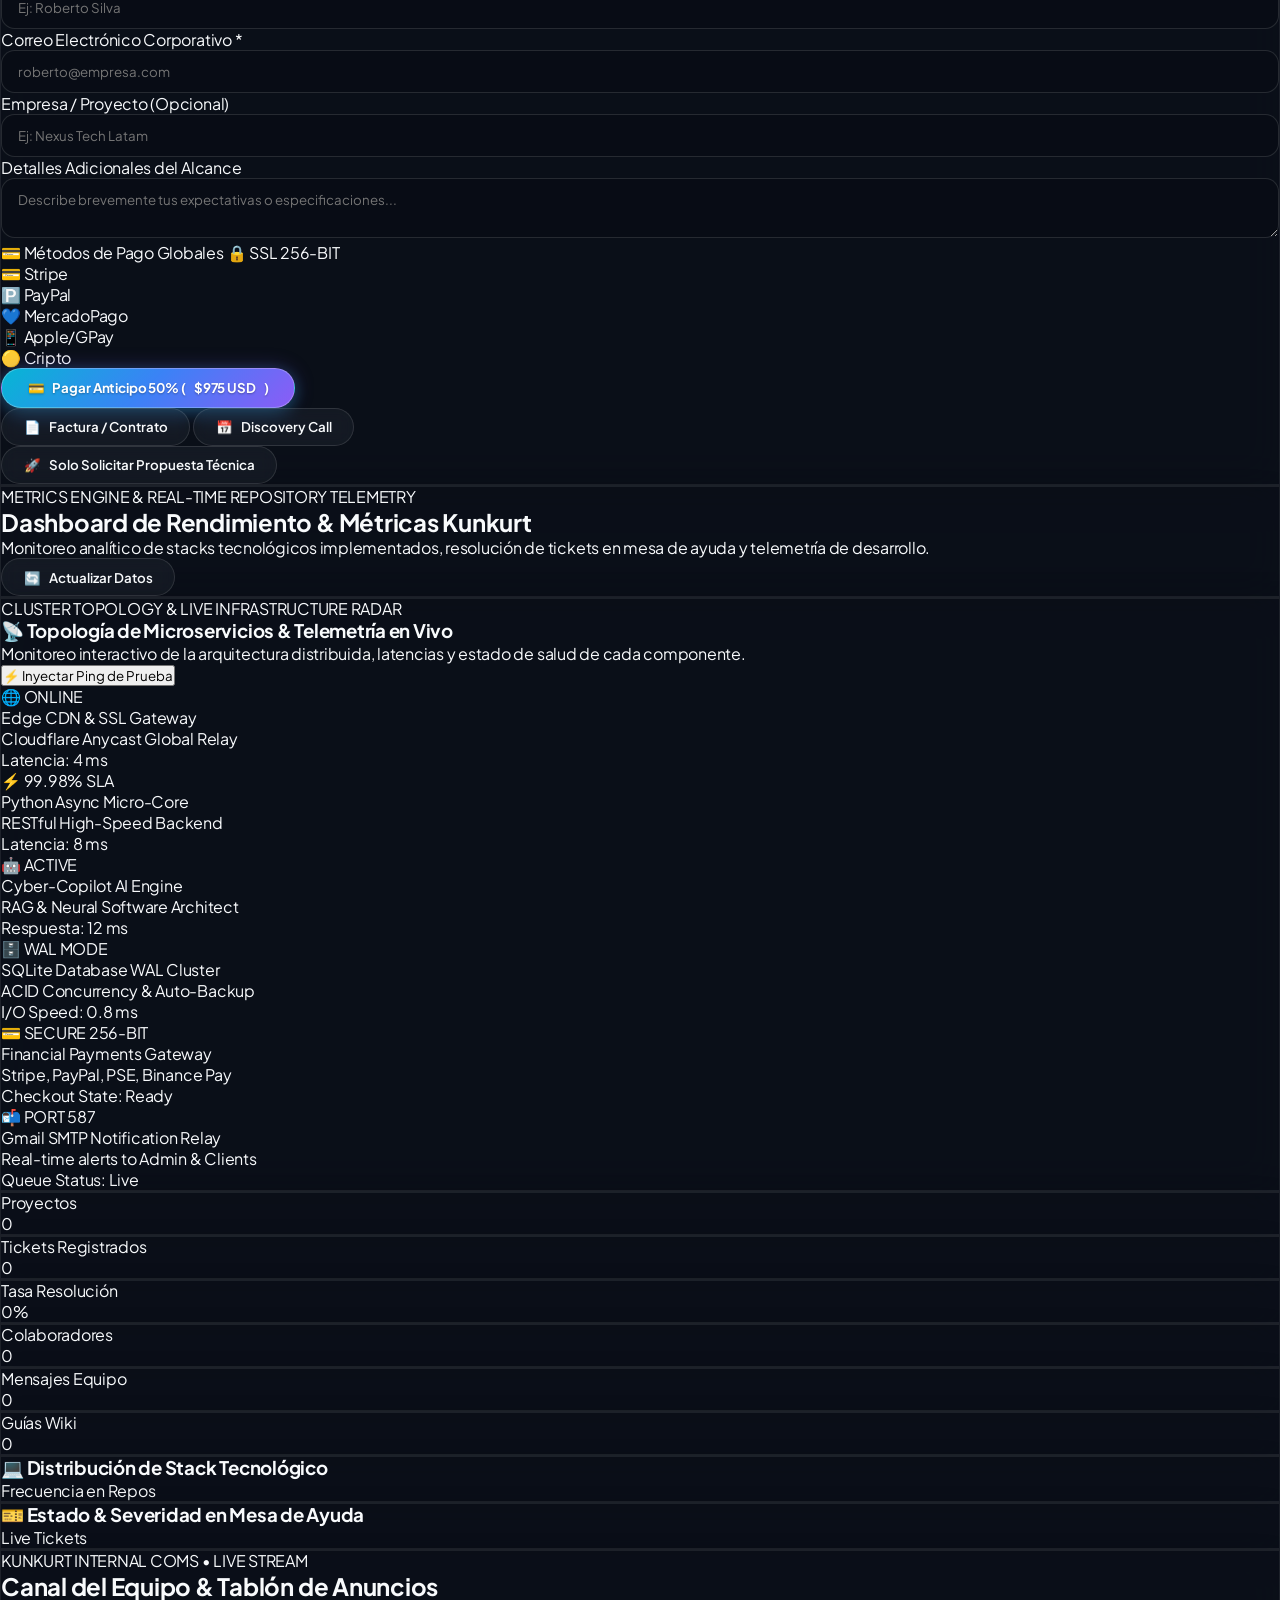
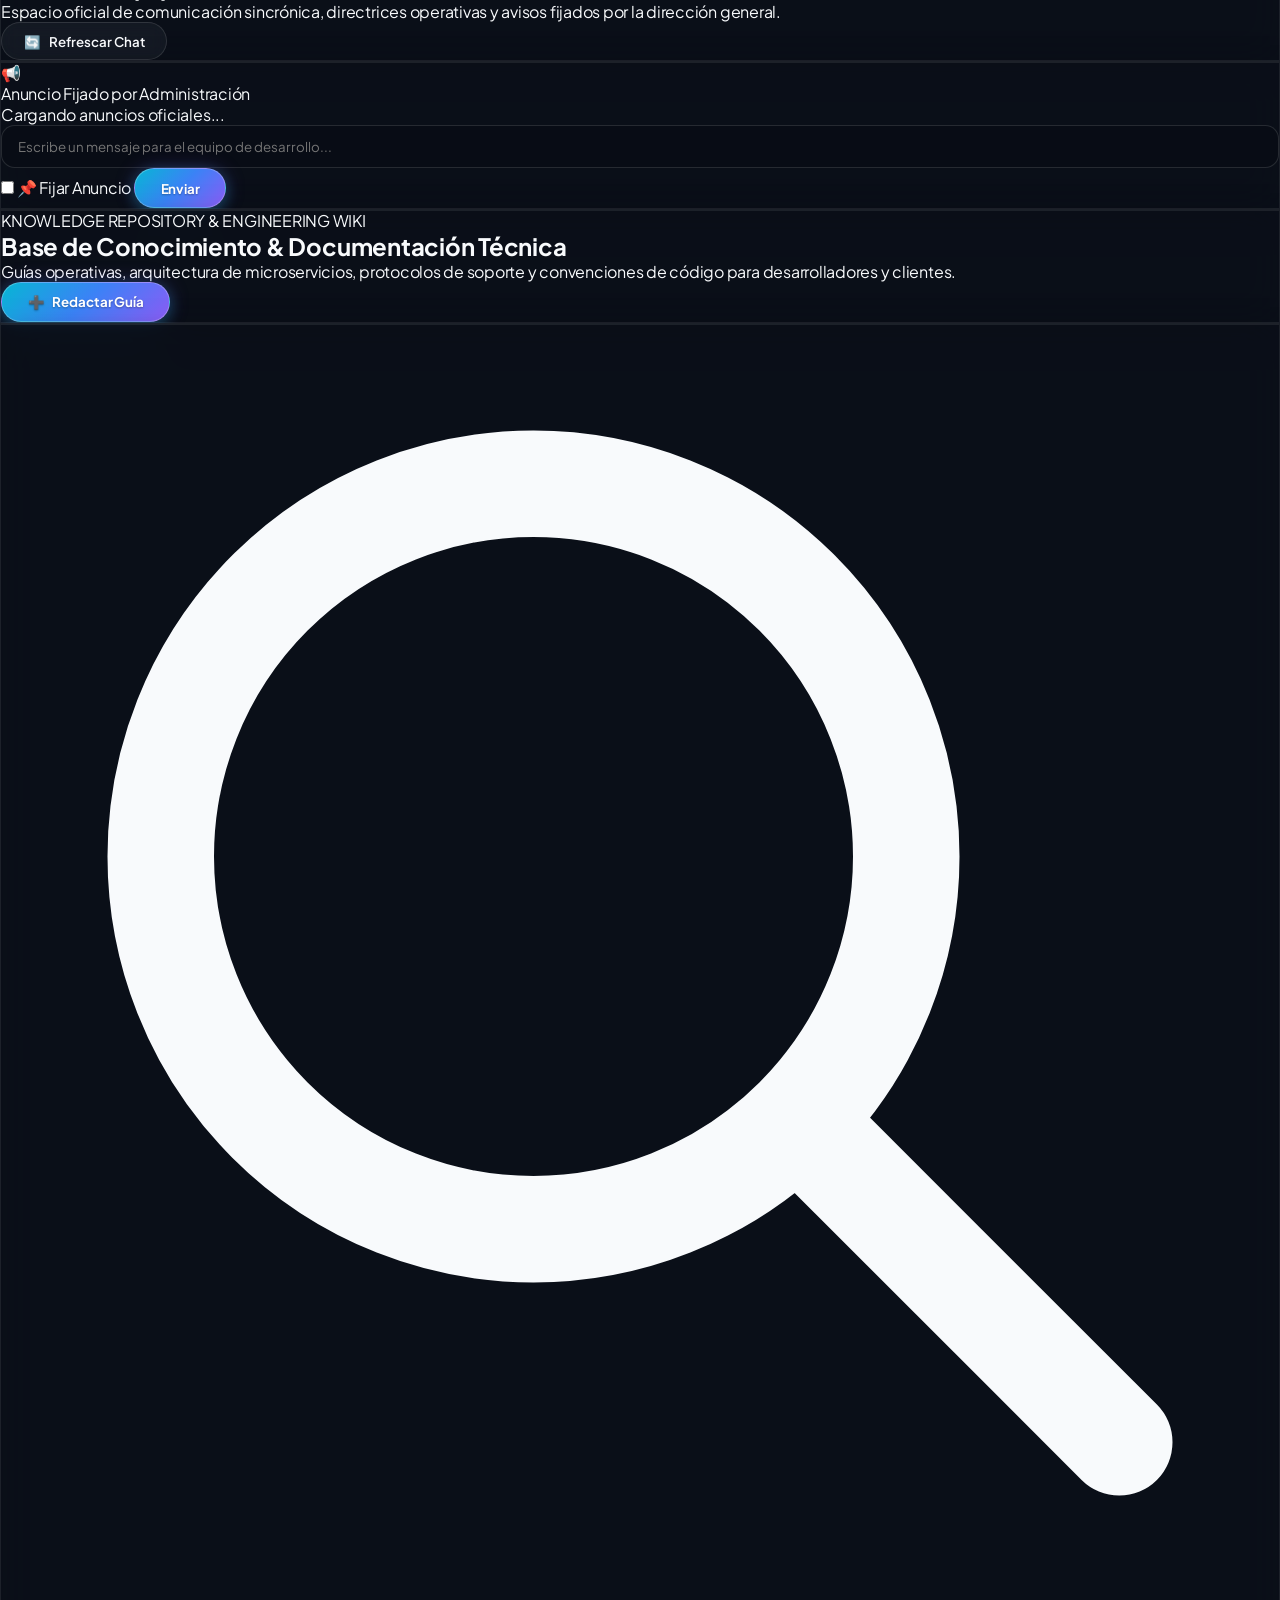
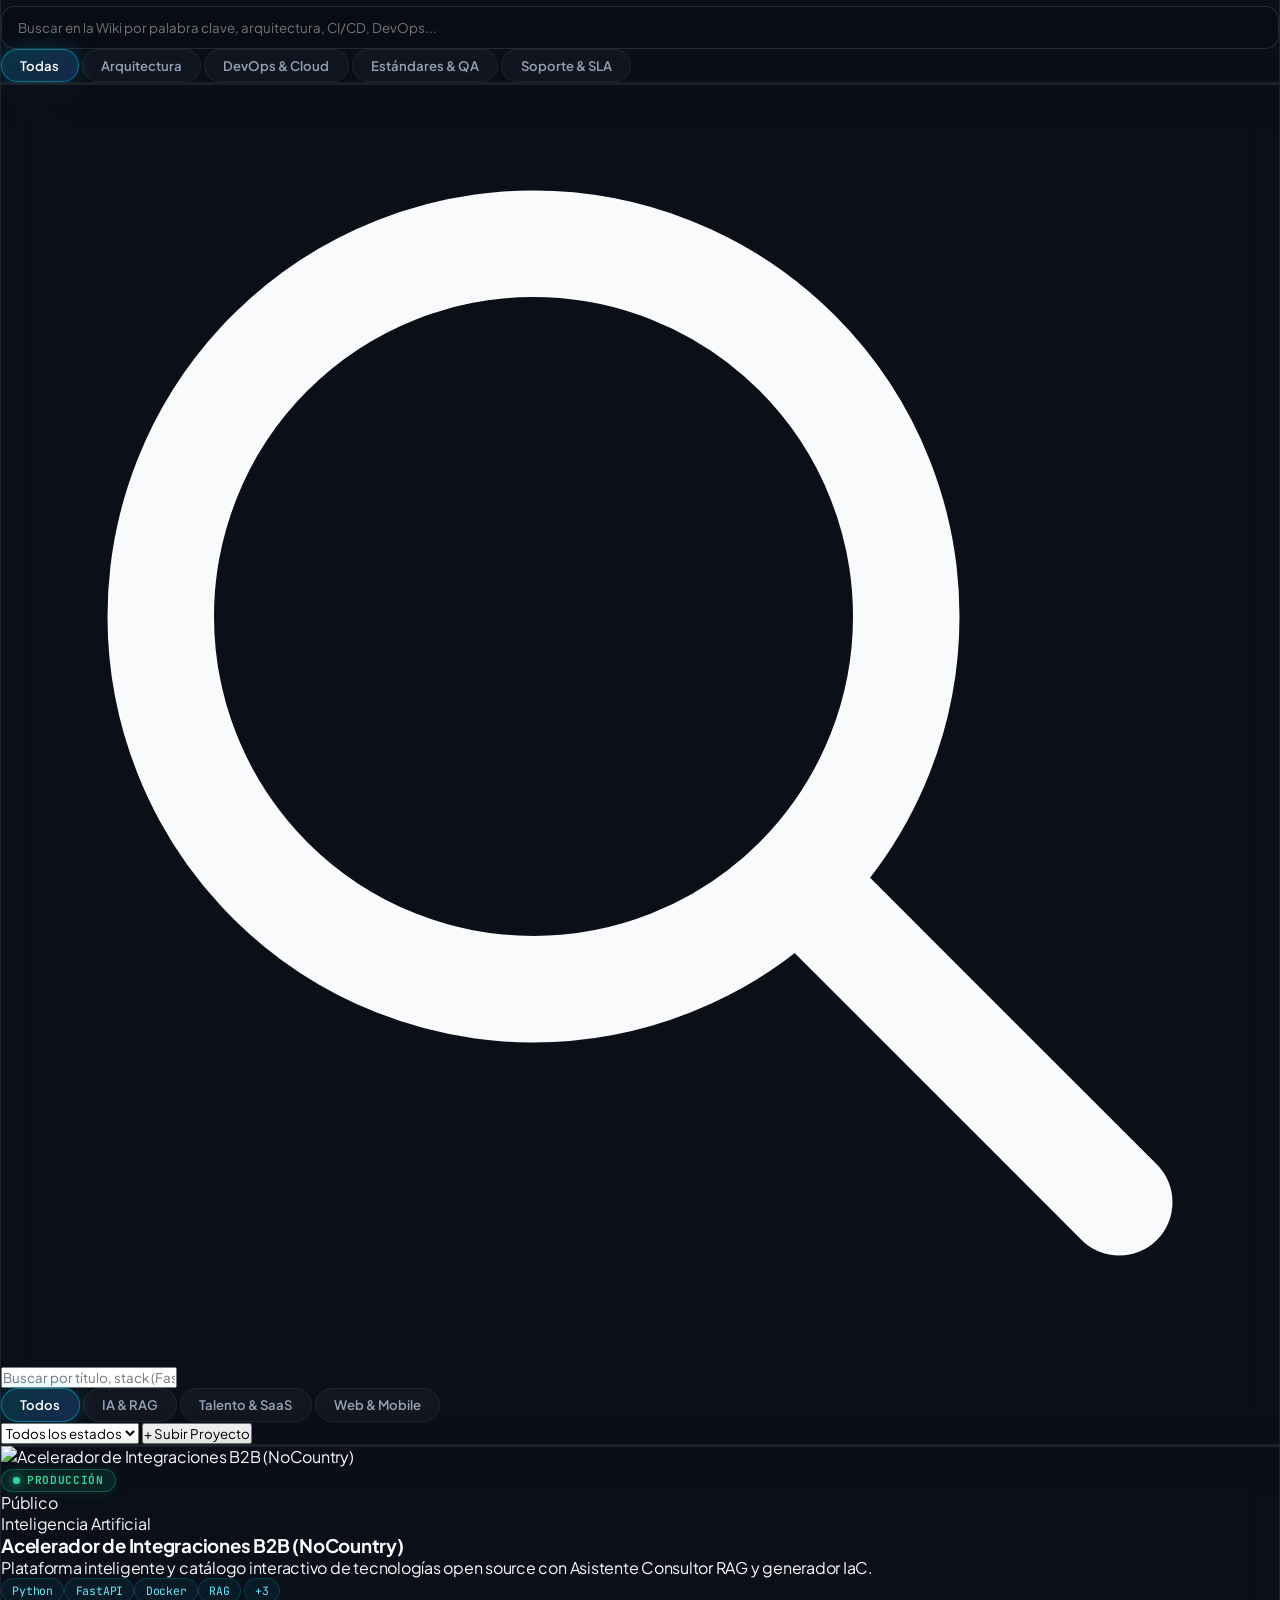
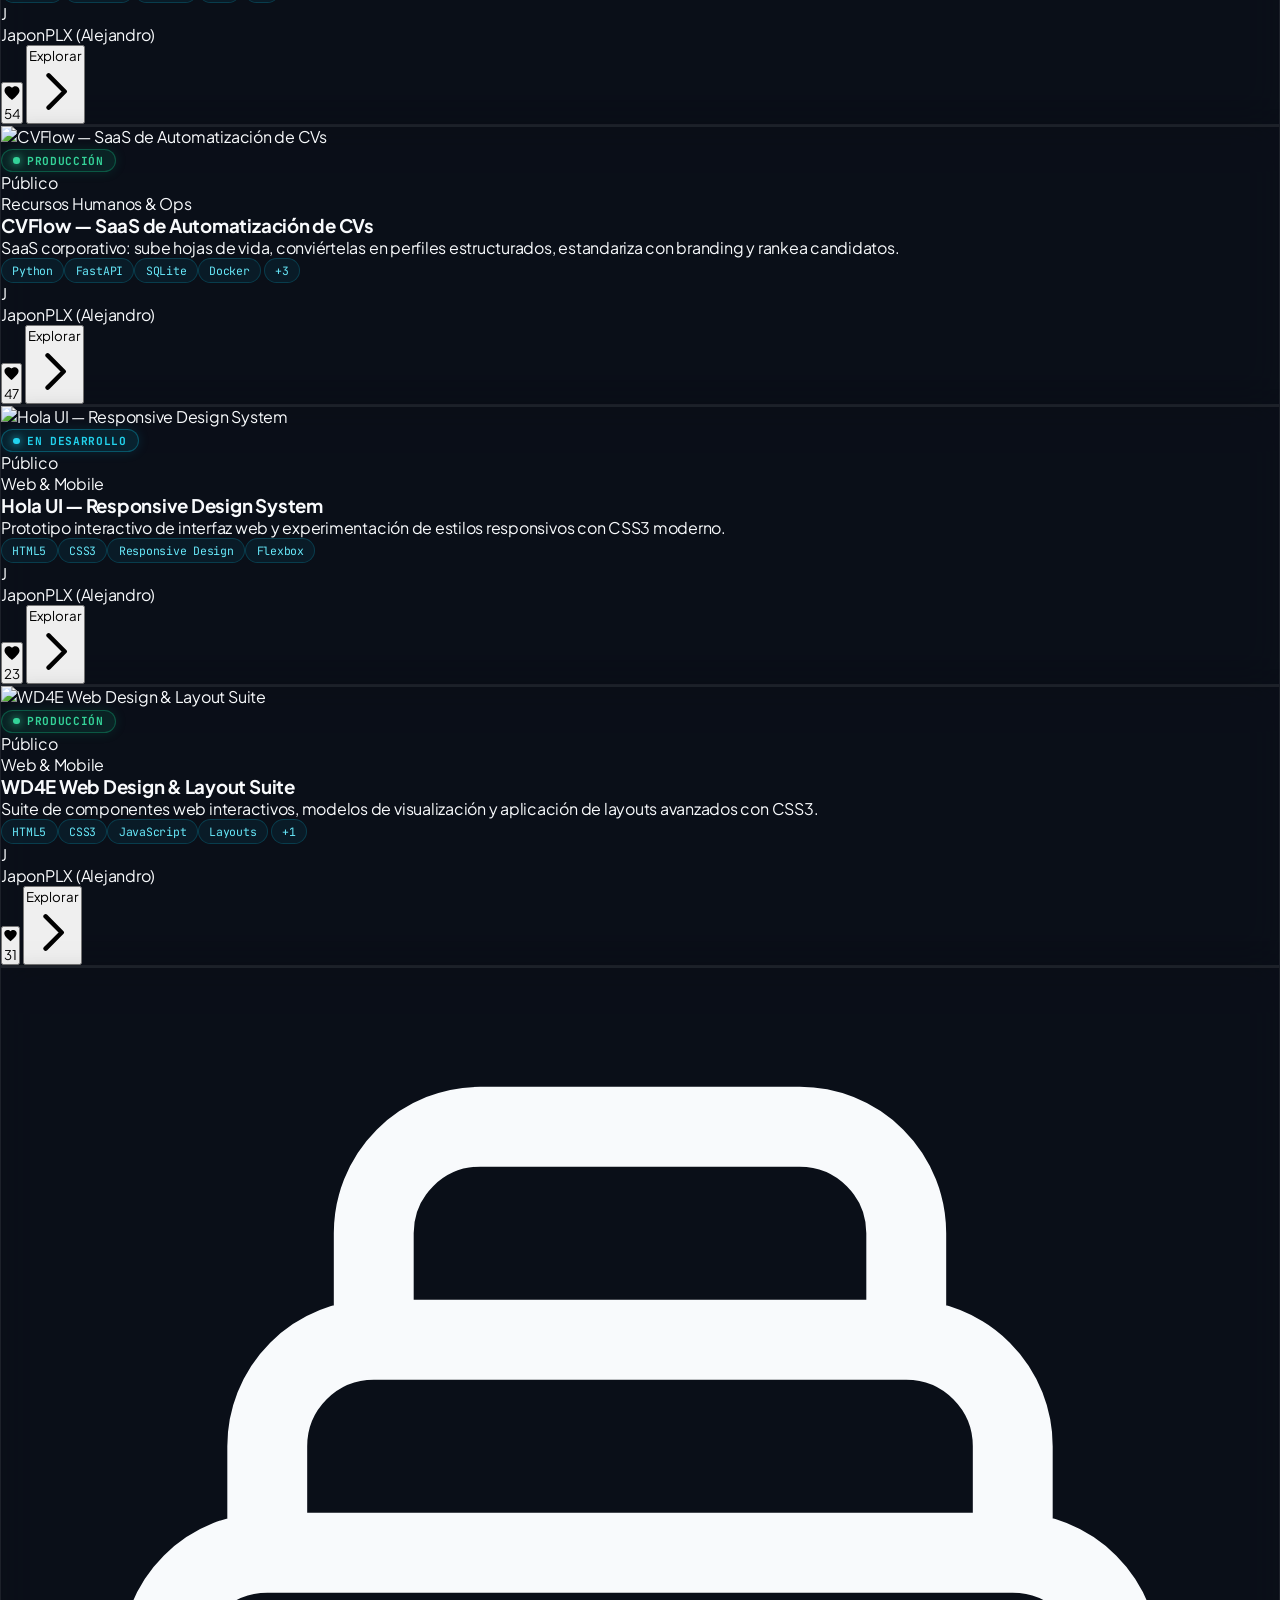
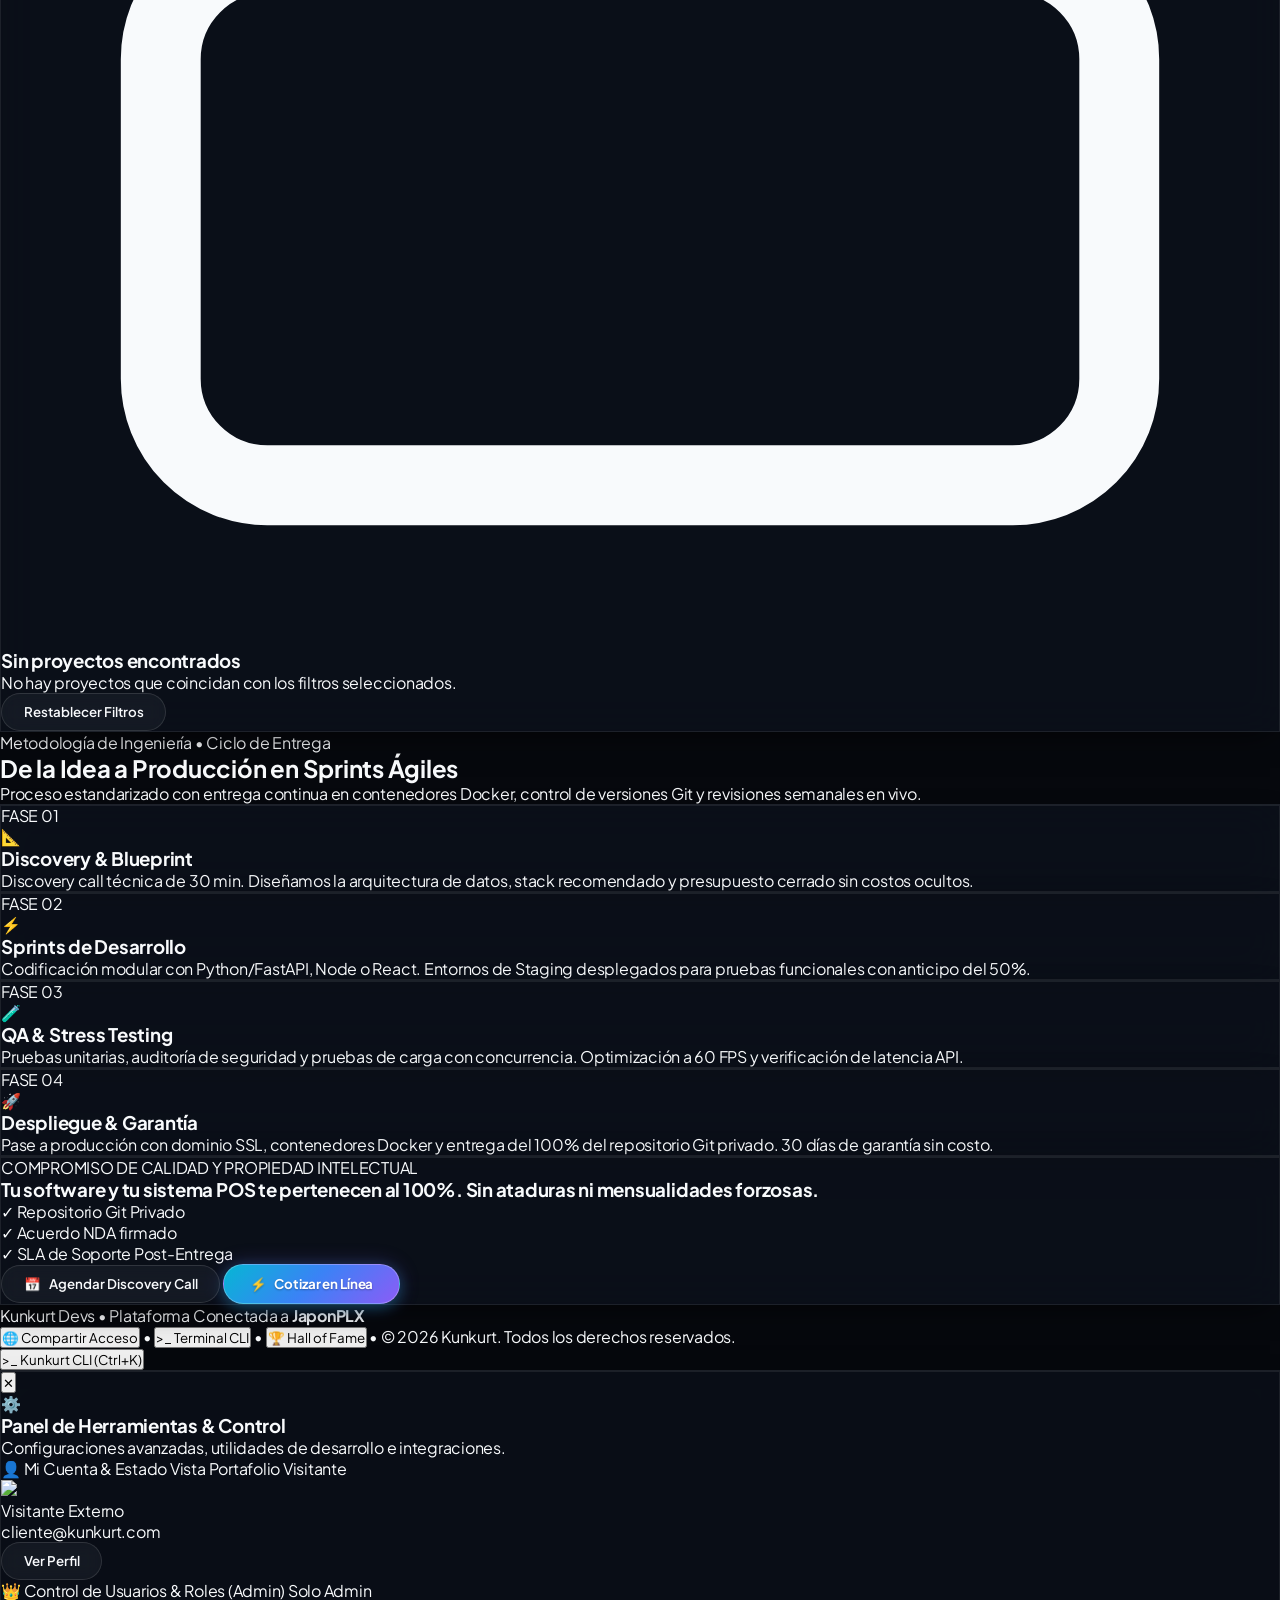
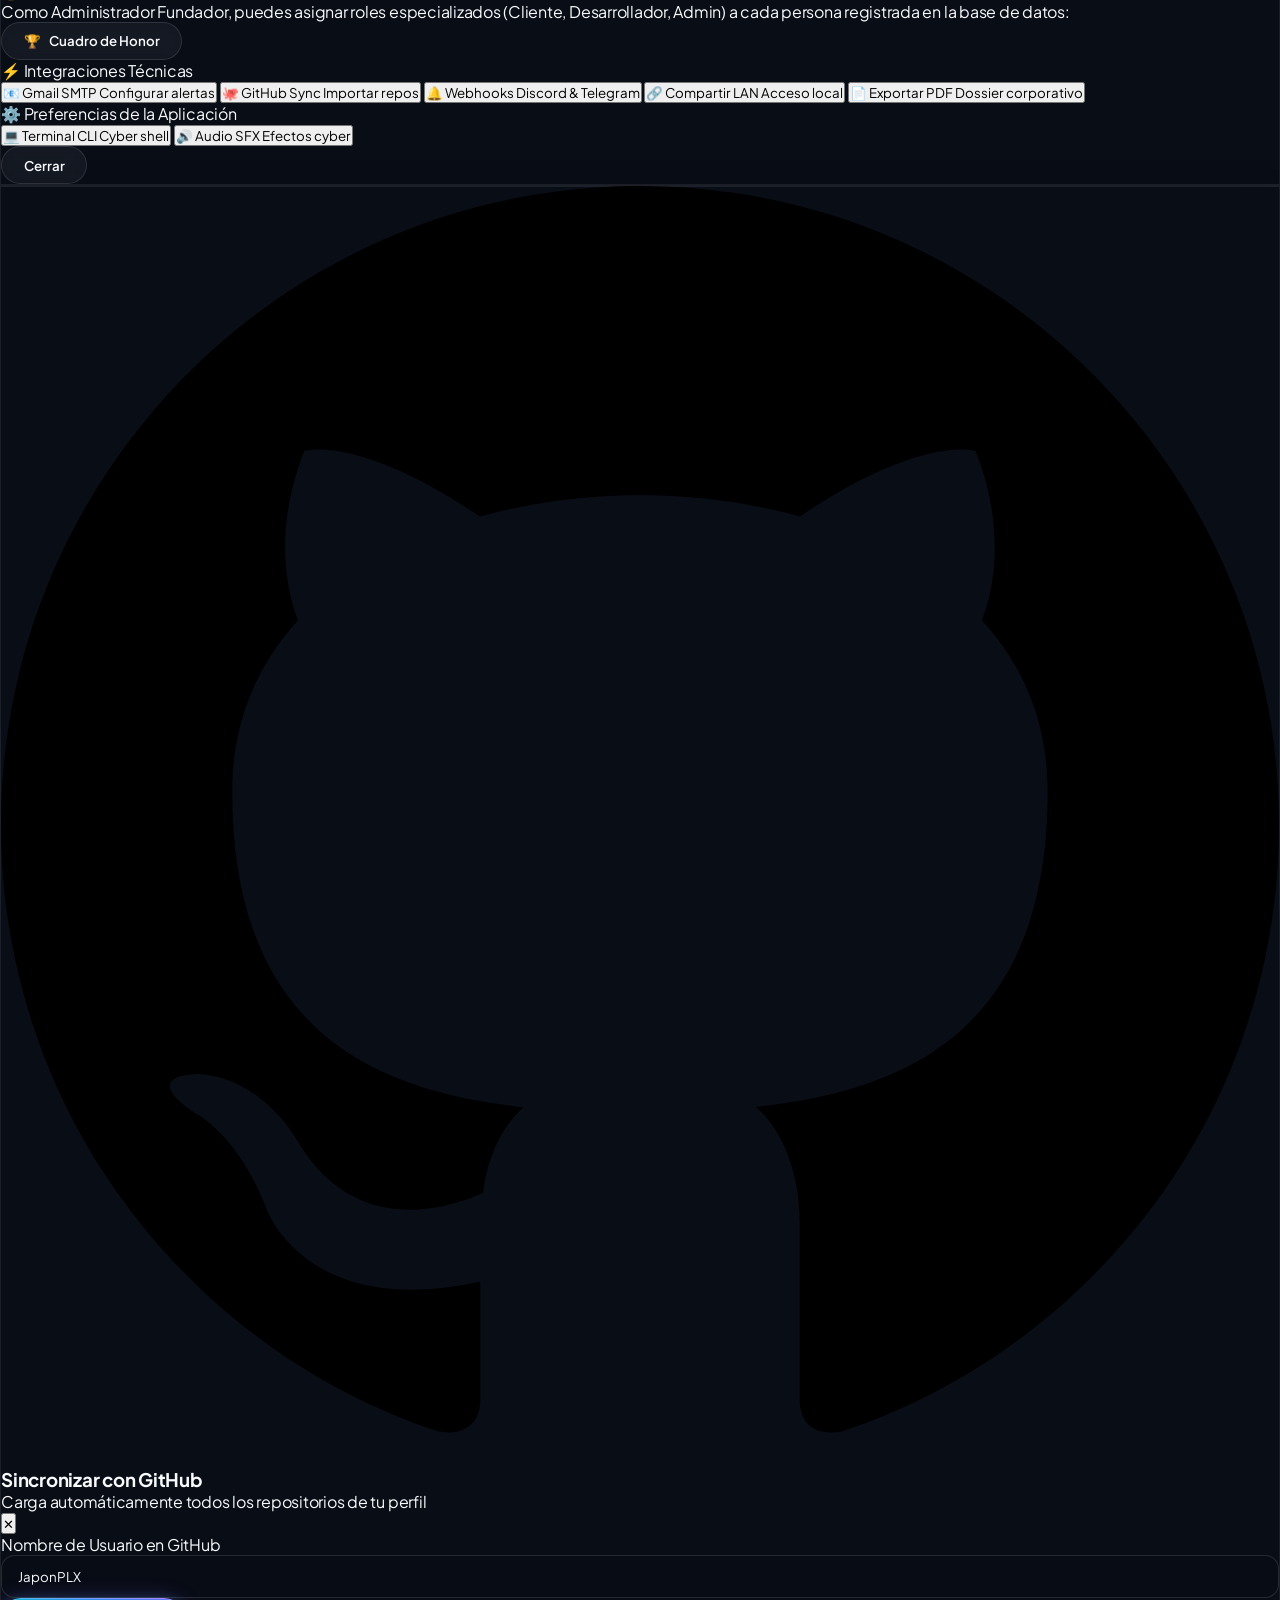
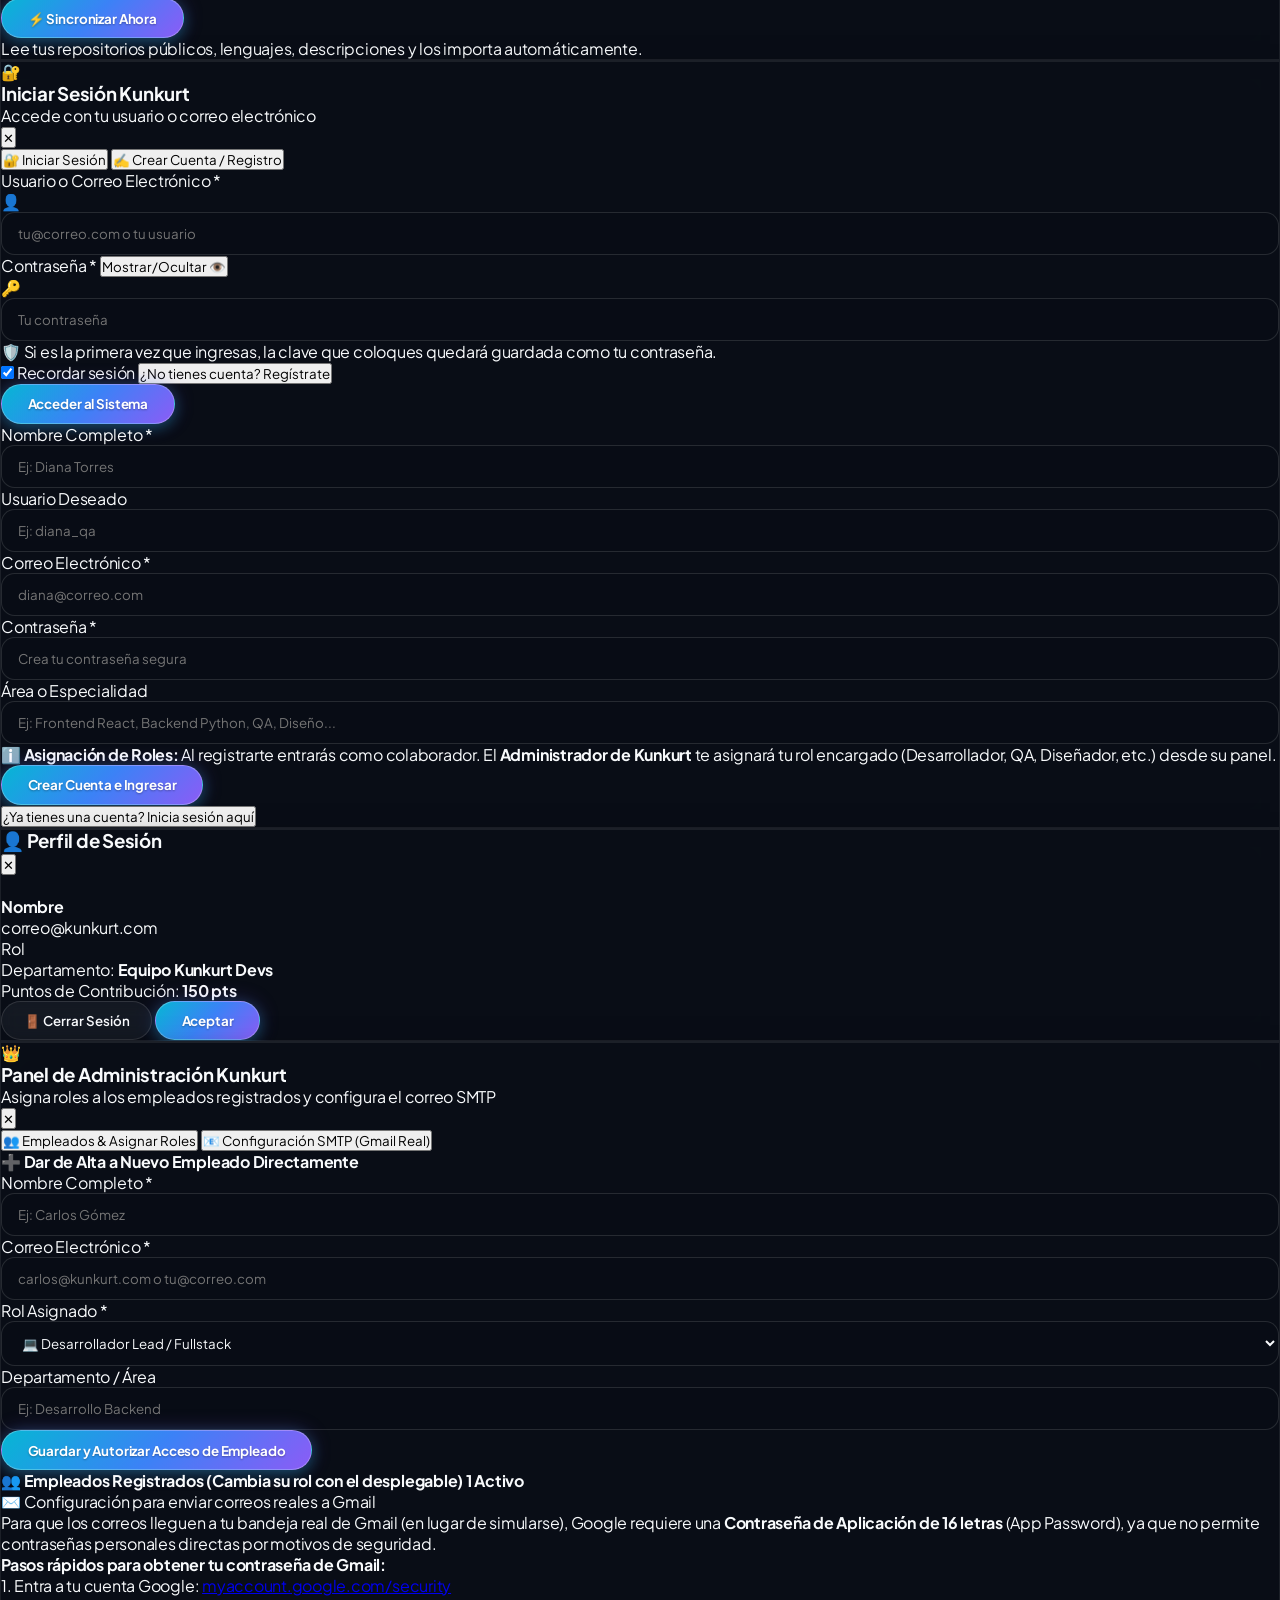
==== commit 28b53e6b: "feat(ui): Pawington-style sticky navbar, custom logo, fixed invoice and contract generation" ====
--- a/static/index.html
+++ b/static/index.html
@@ -63,137 +63,154 @@
 
     <!-- ====================================================================== -->
     <!-- ====================================================================== -->
-    <!-- HIGH-END CYBER SAAS NAVBAR (BALANCED, CENTERED NAV & PERSISTENT STICKY) -->
+    <!-- PAWINGTON-INSPIRED HIGH-END CYBER NAVBAR (CLEAN, SPACIOUS & PERSISTENT STICKY) -->
     <!-- ====================================================================== -->
-    <header id="mainAppHeader" class="sticky top-0 z-50 w-full border-b border-cyan-500/20 bg-[#07090e]/95 backdrop-blur-2xl shadow-[0_4px_30px_rgba(0,0,0,0.6)] transition-all">
-      <div class="max-w-7xl mx-auto px-4 sm:px-6 lg:px-8 h-16 flex items-center justify-between gap-4">
+    <header id="mainAppHeader" class="sticky top-0 z-40 w-full border-b border-white/10 bg-[#07090e]/90 backdrop-blur-2xl shadow-[0_10px_35px_rgba(0,0,0,0.7)] transition-all select-none">
+      <div class="max-w-7xl mx-auto px-4 sm:px-6 lg:px-8 h-20 flex items-center justify-between gap-6">
         
-        <!-- Left: Custom Cybernetic Kunkurt SVG Logo + Brand -->
-        <div class="flex items-center gap-3 shrink-0 cursor-pointer group select-none" onclick="switchToSection('projects')">
-          <!-- Cyber Vector Hexagon 'K' Logo -->
+        <!-- Left: Custom Cybernetic Kunkurt SVG Logo + Brand Name -->
+        <div class="flex items-center gap-3.5 shrink-0 cursor-pointer group" onclick="switchToSection('projects')">
+          <!-- Geometric Isometric 3D 'K' Studio Monogram -->
           <div class="relative flex items-center justify-center">
-            <svg class="w-9 h-9 shrink-0 transition-transform duration-300 group-hover:scale-105" viewBox="0 0 40 40" fill="none" xmlns="http://www.w3.org/2000/svg">
+            <div class="absolute -inset-1 rounded-2xl bg-gradient-to-r from-cyan-500 to-emerald-500 opacity-30 group-hover:opacity-75 blur transition duration-300"></div>
+            <svg class="relative w-11 h-11 shrink-0 transition-transform duration-300 group-hover:scale-105" viewBox="0 0 48 48" fill="none" xmlns="http://www.w3.org/2000/svg">
               <defs>
-                <linearGradient id="kunkurtLogoGrad" x1="0" y1="0" x2="40" y2="40" gradientUnits="userSpaceOnUse">
+                <linearGradient id="kkShieldGrad" x1="4" y1="4" x2="44" y2="44" gradientUnits="userSpaceOnUse">
                   <stop offset="0%" stop-color="#06b6d4" />
-                  <stop offset="50%" stop-color="#3b82f6" />
-                  <stop offset="100%" stop-color="#a855f7" />
+                  <stop offset="50%" stop-color="#10b981" />
+                  <stop offset="100%" stop-color="#8b5cf6" />
                 </linearGradient>
-                <linearGradient id="kCoreGrad" x1="12" y1="10" x2="28" y2="30" gradientUnits="userSpaceOnUse">
-                  <stop offset="0%" stop-color="#22d3ee" />
-                  <stop offset="100%" stop-color="#c084fc" />
+                <linearGradient id="kkKLetterGrad" x1="14" y1="12" x2="34" y2="36" gradientUnits="userSpaceOnUse">
+                  <stop offset="0%" stop-color="#38bdf8" />
+                  <stop offset="100%" stop-color="#34d399" />
                 </linearGradient>
-                <filter id="kNeonGlow" x="-20%" y="-20%" width="140%" height="140%">
-                  <feDropShadow dx="0" dy="0" stdDeviation="3" flood-color="#06b6d4" flood-opacity="0.6"/>
+                <filter id="kkGlow" x="-20%" y="-20%" width="140%" height="140%">
+                  <feDropShadow dx="0" dy="0" stdDeviation="4" flood-color="#06b6d4" flood-opacity="0.6"/>
                 </filter>
               </defs>
-              <!-- Hexagonal Cyber Shield -->
-              <polygon points="20,3 35,11.5 35,28.5 20,37 5,28.5 5,11.5" fill="#090d19" stroke="url(#kunkurtLogoGrad)" stroke-width="2" filter="url(#kNeonGlow)"/>
-              <!-- Tech Circuit Lines -->
-              <path d="M20 3V10M35 11.5L29 15M35 28.5L29 25M20 37V30M5 28.5L11 25M5 11.5L11 15" stroke="#06b6d4" stroke-opacity="0.3" stroke-width="1.2"/>
-              <!-- Futuristic Geometric K -->
-              <path d="M14 11V29" stroke="url(#kCoreGrad)" stroke-width="3" stroke-linecap="round"/>
-              <path d="M14 20L25 11" stroke="url(#kCoreGrad)" stroke-width="3" stroke-linecap="round"/>
-              <path d="M18.5 16.5L26 29" stroke="url(#kCoreGrad)" stroke-width="3" stroke-linecap="round"/>
-              <!-- Quantum Energy Core Point -->
-              <circle cx="20" cy="20" r="2" fill="#38bdf8"/>
+              <!-- Outer Rounded Hexagon / Diamond Crest -->
+              <rect x="6" y="6" width="36" height="36" rx="11" fill="#0b0f19" stroke="url(#kkShieldGrad)" stroke-width="2.2" filter="url(#kkGlow)"/>
+              <!-- Tech Circuit Matrix Accents -->
+              <circle cx="12" cy="12" r="1.5" fill="#06b6d4" opacity="0.8"/>
+              <circle cx="36" cy="12" r="1.5" fill="#10b981" opacity="0.8"/>
+              <circle cx="12" cy="36" r="1.5" fill="#8b5cf6" opacity="0.8"/>
+              <circle cx="36" cy="36" r="1.5" fill="#06b6d4" opacity="0.8"/>
+              <!-- Futuristic Angular 'K' Monogram -->
+              <path d="M17 14V34" stroke="url(#kkKLetterGrad)" stroke-width="3.5" stroke-linecap="round"/>
+              <path d="M17 24L29 14" stroke="url(#kkKLetterGrad)" stroke-width="3.5" stroke-linecap="round"/>
+              <path d="M22 20L31 34" stroke="url(#kkKLetterGrad)" stroke-width="3.5" stroke-linecap="round"/>
+              <!-- Glowing Quantum Core -->
+              <circle cx="24" cy="24" r="2" fill="#ffffff" filter="url(#kkGlow)"/>
             </svg>
           </div>
 
-          <div class="flex items-center gap-2">
-            <span class="text-white font-extrabold text-base tracking-tight font-['Plus_Jakarta_Sans'] group-hover:text-cyan-200 transition-colors">
-              Kunkurt <span class="text-transparent bg-clip-text bg-gradient-to-r from-cyan-400 to-blue-400">Devs</span>
-            </span>
-            <span class="px-1.5 py-0.5 rounded-full text-[9px] font-mono font-bold bg-cyan-950/80 text-cyan-300 border border-cyan-500/40">
-              v2.8
-            </span>
-          </div>
-        </div>
-
-        <!-- Center: Airy, Centered Navigation Bar (Matching Reference Layout) -->
-        <nav class="hidden lg:flex items-center gap-1.5 text-xs font-semibold text-slate-300">
-          <button id="navLinkProjects" onclick="switchToSection('projects')" class="px-3.5 py-1.5 rounded-full hover:text-white hover:bg-white/[0.08] transition-all">
+          <div class="flex flex-col">
+            <div class="flex items-center gap-1.5">
+              <span class="text-white font-extrabold text-lg tracking-tight font-['Plus_Jakarta_Sans',sans-serif]">
+                Kunkurt<span class="text-transparent bg-clip-text bg-gradient-to-r from-cyan-400 via-teal-300 to-emerald-400">Devs</span>
+              </span>
+              <span class="w-1.5 h-1.5 rounded-full bg-emerald-400 shadow-[0_0_8px_#34d399] animate-pulse"></span>
+            </div>
+            <span class="text-[10px] font-mono text-slate-400 tracking-wider uppercase hidden sm:block">Software Engineering & POS</span>
+          </div>
+        </div>
+
+        <!-- Center: Elegant, Airy Navigation (Pawington Architecture) -->
+        <nav class="hidden md:flex items-center gap-6 lg:gap-8 text-[13px] font-medium text-slate-300">
+          <button id="navLinkProjects" onclick="switchToSection('projects')" class="hover:text-white transition-colors cursor-pointer py-1">
+            Inicio
+          </button>
+          <button onclick="switchToSection('projects')" class="hover:text-white transition-colors cursor-pointer py-1">
             Proyectos
           </button>
-          <button id="navLinkQuote" onclick="switchToSection('quotation')" class="px-3.5 py-1.5 rounded-full hover:text-white hover:bg-white/[0.08] transition-all">
+          <button onclick="switchToSection('quotation'); setTimeout(() => { const el = document.getElementById('quoteProjectTypeContainer'); if(el) el.scrollIntoView({behavior:'smooth'}); }, 100)" class="hover:text-emerald-300 transition-colors cursor-pointer py-1 flex items-center gap-1.5">
+            <span>Sistemas POS</span>
+            <span class="text-[9px] font-bold px-1.5 py-0.2 rounded-full bg-emerald-500/20 text-emerald-300 border border-emerald-500/30">PYMES</span>
+          </button>
+          <button id="navLinkQuote" onclick="switchToSection('quotation')" class="hover:text-white transition-colors cursor-pointer py-1">
             Cotizador
           </button>
-          <button id="navTicketsBtn" onclick="switchToSection('tickets')" class="px-3.5 py-1.5 rounded-full hover:text-white hover:bg-white/[0.08] transition-all flex items-center gap-1.5">
+          <button id="navTicketsBtn" onclick="switchToSection('tickets')" class="hover:text-white transition-colors cursor-pointer py-1 flex items-center gap-1.5">
             <span id="navLinkTickets">Tickets</span>
-            <span id="navTicketsBadge" class="px-1.5 py-0.2 rounded-full text-[10px] font-mono font-bold bg-cyan-500/20 text-cyan-300 border border-cyan-500/40">0</span>
+            <span id="navTicketsBadge" class="text-[10px] font-mono font-bold px-1.5 py-0.2 rounded-full bg-cyan-500/20 text-cyan-300 border border-cyan-500/40">0</span>
           </button>
-          <button id="navLinkAnalytics" onclick="switchToSection('analytics')" class="px-3.5 py-1.5 rounded-full hover:text-white hover:bg-white/[0.08] transition-all">
+          <button id="navLinkAnalytics" onclick="switchToSection('analytics')" class="hover:text-white transition-colors cursor-pointer py-1">
             Métricas
           </button>
-          <button id="navLinkWiki" onclick="switchToSection('wiki')" class="px-3.5 py-1.5 rounded-full hover:text-white hover:bg-white/[0.08] transition-all">
+          <button id="navLinkWiki" onclick="switchToSection('wiki')" class="hover:text-white transition-colors cursor-pointer py-1">
             Wiki
           </button>
         </nav>
 
-        <!-- Right: Actions, Command Palette, Language & Prominent CTA Pill -->
-        <div class="flex items-center gap-2 sm:gap-3">
+        <!-- Right: Direct Phone/WhatsApp, Prominent Rounded Pill CTA & Profile -->
+        <div class="flex items-center gap-3 sm:gap-4 lg:gap-5">
           
-          <!-- Command Palette Trigger (⌘K) -->
-          <button onclick="openCommandPalette()" class="hidden md:flex items-center gap-1.5 px-2.5 py-1.5 rounded-xl bg-white/[0.04] border border-white/10 hover:border-cyan-400 text-xs text-slate-300 hover:text-white transition-all cursor-pointer shadow-sm" title="Paleta de Comandos Rápida (Ctrl+K)">
-            <span class="text-cyan-400 font-bold font-mono">⌘K</span>
-            <span class="text-[10px] text-slate-400 hidden xl:inline">Buscar</span>
+          <!-- Direct WhatsApp / Phone Contact with Icon (Matching Pawington phone link) -->
+          <a href="https://wa.me/573100000000?text=Hola%20Alejandro,%20quisiera%20cotizar%20un%20proyecto%20o%20sistema%20POS%20con%20Kunkurt%20Devs" target="_blank" rel="noopener" class="hidden lg:flex items-center gap-2 text-xs font-semibold text-slate-300 hover:text-emerald-400 transition-colors group cursor-pointer" title="Contacto Directo WhatsApp">
+            <span class="w-8 h-8 rounded-full bg-emerald-500/10 border border-emerald-500/30 flex items-center justify-center text-emerald-400 group-hover:scale-110 group-hover:bg-emerald-500/20 transition-all">
+              <svg class="w-4 h-4" fill="none" stroke="currentColor" viewBox="0 0 24 24"><path stroke-linecap="round" stroke-linejoin="round" stroke-width="2" d="M3 5a2 2 0 012-2h3.28a1 1 0 01.948.684l1.498 4.493a1 1 0 01-.502 1.21l-2.257 1.13a11.042 11.042 0 005.516 5.516l1.13-2.257a1 1 0 011.21-.502l4.493 1.498a1 1 0 01.684.949V19a2 2 0 01-2 2h-1C9.716 21 3 14.284 3 6V5z"></path></svg>
+            </span>
+            <span class="font-mono text-xs text-slate-200 group-hover:text-white">(+57) 310 000 0000</span>
+          </a>
+
+          <!-- Prominent Rounded Solid Pill CTA Button (Matching Pawington 'Book Now') -->
+          <button onclick="switchToSection('quotation')" class="px-5 py-2.5 rounded-full text-xs font-bold text-white bg-gradient-to-r from-emerald-500 via-teal-500 to-cyan-500 hover:from-emerald-400 hover:to-cyan-400 shadow-[0_0_20px_rgba(16,185,129,0.35)] hover:shadow-[0_0_30px_rgba(16,185,129,0.6)] transition-all whitespace-nowrap transform active:scale-95 cursor-pointer">
+            Cotizar Proyecto
           </button>
 
-          <!-- Uptime SLA Micro-Pill -->
-          <button onclick="openStatusModal()" class="flex items-center gap-1.5 px-2.5 py-1 rounded-full bg-emerald-950/40 border border-emerald-500/40 text-[10px] font-mono text-emerald-300 hover:border-emerald-400 transition-all cursor-pointer" title="Ver Radar de Servicios & Uptime">
-            <span class="w-1.5 h-1.5 rounded-full bg-emerald-400 animate-pulse"></span>
-            <span id="navUptimeBadge">99.98%</span>
-          </button>
-
-          <!-- Language Selector Switcher (ES / EN) -->
-          <div class="flex items-center border border-white/10 rounded-xl bg-white/5 p-0.5 text-[10px] font-bold">
-            <button onclick="setLanguage('es')" id="langBtn_es" class="px-2 py-0.5 rounded-lg bg-cyan-500 text-black font-extrabold transition-all" title="Español">ES</button>
-            <button onclick="setLanguage('en')" id="langBtn_en" class="px-2 py-0.5 rounded-lg text-slate-300 hover:text-white transition-all" title="English">EN</button>
-          </div>
-
-          <!-- Quick Utility Icons (SFX Audio, Notifications & Settings) -->
-          <div class="hidden sm:flex items-center gap-1 border-l border-white/10 pl-2">
-            <!-- Audio SFX Toggle -->
-            <button onclick="toggleCyberAudio()" class="p-1.5 rounded-lg text-slate-400 hover:text-white hover:bg-white/[0.08] transition-colors" title="Efectos de Sonido Cyber (ON/OFF)">
-              <span id="navAudioIcon" class="text-xs">🔊</span>
-            </button>
-
-            <!-- Notifications Bell -->
-            <div class="relative">
-              <button onclick="toggleNotificationsDropdown()" class="p-1.5 rounded-lg text-slate-400 hover:text-white hover:bg-white/[0.08] transition-colors relative" title="Notificaciones en vivo">
-                <svg class="w-4 h-4 text-slate-300" fill="none" stroke="currentColor" viewBox="0 0 24 24"><path stroke-linecap="round" stroke-linejoin="round" stroke-width="2" d="M15 17h5l-1.405-1.405A2.032 2.032 0 0118 14.158V11a6.002 6.002 0 00-4-5.659V5a2 2 0 10-4 0v.341C7.67 6.165 6 8.388 6 11v3.159c0 .538-.214 1.055-.595 1.436L4 17h5m6 0v1a3 3 0 11-6 0v-1m6 0H9"></path></svg>
-                <span id="notifBadge" class="hidden absolute top-0.5 right-0.5 w-2 h-2 bg-cyan-400 rounded-full animate-ping"></span>
-              </button>
-              <div id="notifDropdown" class="hidden absolute right-0 mt-3 w-80 sm:w-96 p-4 rounded-2xl border border-white/15 shadow-[0_0_50px_rgba(0,0,0,0.8)] z-50 bg-[#0a0e17]/95 backdrop-blur-xl">
-                <div class="flex items-center justify-between pb-3 border-b border-white/10 mb-3">
-                  <span class="text-xs font-bold text-white uppercase tracking-wider">Centro de Notificaciones</span>
-                  <span class="text-[10px] text-cyan-400 font-mono">Live Feed</span>
-                </div>
-                <div id="notifListContainer" class="space-y-2 max-h-72 overflow-y-auto"></div>
-              </div>
-            </div>
-
-            <!-- Subtle Settings & Tools Hub Trigger -->
-            <button onclick="openToolsModal()" class="p-1.5 rounded-lg text-slate-400 hover:text-white hover:bg-white/[0.08] transition-colors" title="Herramientas, Roles & Integraciones">
-              <svg class="w-4 h-4 text-cyan-400" fill="none" stroke="currentColor" viewBox="0 0 24 24"><path stroke-linecap="round" stroke-linejoin="round" stroke-width="2" d="M10.325 4.317c.426-1.756 2.924-1.756 3.35 0a1.724 1.724 0 002.573 1.066c1.543-.94 3.31.826 2.37 2.37a1.724 1.724 0 001.065 2.572c1.756.426 1.756 2.924 0 3.35a1.724 1.724 0 00-1.066 2.573c.94 1.543-.826 3.31-2.37 2.37a1.724 1.724 0 00-2.572 1.065c-.426 1.756-2.924 1.756-3.35 0a1.724 1.724 0 00-2.573-1.066c-1.543.94-3.31-.826-2.37-2.37a1.724 1.724 0 00-1.065-2.572c-1.756-.426-1.756-2.924 0-3.35a1.724 1.724 0 001.066-2.573c-.94-1.543.826-3.31 2.37-2.37.996.608 2.296.07 2.572-1.065z"></path><path stroke-linecap="round" stroke-linejoin="round" stroke-width="2" d="M15 12a3 3 0 11-6 0 3 3 0 016 0z"></path></svg>
-            </button>
-          </div>
-
-          <!-- Prominent CTA Action (Matching the "Book Now" Pill from Reference) -->
-          <button onclick="openMeetingModal()" class="hidden sm:inline-flex items-center gap-1.5 px-4 py-1.5 rounded-full text-xs font-bold text-white bg-gradient-to-r from-cyan-500 via-teal-500 to-blue-600 hover:from-cyan-400 hover:to-blue-500 shadow-[0_0_20px_rgba(6,182,212,0.35)] hover:shadow-[0_0_25px_rgba(6,182,212,0.55)] transition-all whitespace-nowrap">
-            <span>📅</span>
-            <span>Agendar Llamada</span>
-          </button>
-
           <!-- User Profile / Auth Pill -->
-          <button id="navLoginBtn" onclick="openLoginModal()" class="px-4 py-1.5 rounded-full border border-white/20 bg-white/5 hover:bg-white/15 hover:border-cyan-400 text-white font-semibold text-xs tracking-wider uppercase transition-all backdrop-blur-md">
+          <button id="navLoginBtn" onclick="openLoginModal()" class="px-4 py-2 rounded-full border border-white/20 bg-white/5 hover:bg-white/15 hover:border-cyan-400 text-white font-semibold text-xs tracking-wider uppercase transition-all backdrop-blur-md">
             ACCEDER
           </button>
           
-          <div id="navLogoutBtn" onclick="openUserProfileModal()" class="hidden items-center gap-2 cursor-pointer group px-2.5 py-1 rounded-full bg-white/5 border border-white/10 hover:border-cyan-400 transition-all">
+          <div id="navLogoutBtn" onclick="openUserProfileModal()" class="hidden items-center gap-2 cursor-pointer group px-3 py-1.5 rounded-full bg-white/5 border border-white/10 hover:border-cyan-400 transition-all">
             <img id="currentUserAvatar" src="https://avatars.githubusercontent.com/u/171938813?v=4" alt="Avatar" class="w-6 h-6 rounded-full object-cover ring-1 ring-cyan-400">
-            <span id="currentUserName" class="text-xs font-bold text-white leading-tight">JaponPLX</span>
+            <span id="currentUserName" class="text-xs font-bold text-white leading-tight">Alejandro</span>
             <span id="currentUserRoleBadge" class="text-[9px] font-semibold text-cyan-300 font-mono px-1.5 py-0.2 rounded-full bg-cyan-950/80 border border-cyan-500/30">Admin</span>
+          </div>
+
+          <!-- Clean 3-Dots Quick Settings & Tools Dropdown (Keeps the Bar Uncluttered) -->
+          <div class="relative">
+            <button onclick="toggleQuickToolsDropdown()" class="p-2 rounded-full text-slate-400 hover:text-white hover:bg-white/10 transition-colors" title="Ajustes rápidos & Herramientas">
+              <svg class="w-5 h-5" fill="none" stroke="currentColor" viewBox="0 0 24 24"><path stroke-linecap="round" stroke-linejoin="round" stroke-width="2" d="M12 5v.01M12 12v.01M12 19v.01M12 6a1 1 0 110-2 1 1 0 010 2zm0 7a1 1 0 110-2 1 1 0 010 2zm0 7a1 1 0 110-2 1 1 0 010 2z"></path></svg>
+            </button>
+            <div id="quickToolsDropdown" class="hidden absolute right-0 mt-3 w-64 p-3 rounded-2xl border border-white/15 shadow-[0_10px_40px_rgba(0,0,0,0.8)] z-50 bg-[#0a0e17]/95 backdrop-blur-xl space-y-2">
+              <!-- Uptime status -->
+              <button onclick="openStatusModal(); toggleQuickToolsDropdown()" class="w-full flex items-center justify-between p-2 rounded-xl bg-white/5 hover:bg-white/10 text-xs text-slate-300 hover:text-white transition-colors">
+                <span class="flex items-center gap-2">
+                  <span class="w-2 h-2 rounded-full bg-emerald-400 animate-pulse"></span>
+                  Radar Uptime de Servicios
+                </span>
+                <span id="navUptimeBadge" class="text-emerald-400 font-mono text-[10px]">99.98%</span>
+              </button>
+
+              <!-- Language selector -->
+              <div class="flex items-center justify-between p-2 rounded-xl bg-white/5 text-xs text-slate-300">
+                <span>Idioma</span>
+                <div class="flex items-center border border-white/10 rounded-lg bg-black/40 p-0.5 text-[10px]">
+                  <button onclick="setLanguage('es')" id="langBtn_es" class="px-2 py-0.5 rounded bg-cyan-500 text-black font-bold">ES</button>
+                  <button onclick="setLanguage('en')" id="langBtn_en" class="px-2 py-0.5 rounded text-slate-300 hover:text-white">EN</button>
+                </div>
+              </div>
+
+              <!-- SFX sound toggle -->
+              <button onclick="toggleCyberAudio()" class="w-full flex items-center justify-between p-2 rounded-xl bg-white/5 hover:bg-white/10 text-xs text-slate-300 hover:text-white transition-colors">
+                <span>Efectos de Sonido</span>
+                <span id="navAudioIcon" class="text-xs">🔊 ON</span>
+              </button>
+
+              <!-- Search command palette -->
+              <button onclick="openCommandPalette(); toggleQuickToolsDropdown()" class="w-full flex items-center justify-between p-2 rounded-xl bg-white/5 hover:bg-white/10 text-xs text-slate-300 hover:text-white transition-colors">
+                <span>Buscar proyectos (⌘K)</span>
+                <span class="text-cyan-400 font-mono text-[10px]">Ctrl+K</span>
+              </button>
+
+              <!-- Administration & Tools -->
+              <button onclick="openToolsModal(); toggleQuickToolsDropdown()" class="w-full flex items-center justify-between p-2 rounded-xl bg-white/5 hover:bg-white/10 text-xs text-slate-300 hover:text-white transition-colors">
+                <span>Panel de Roles & SMTP</span>
+                <span class="text-cyan-400 text-xs">⚙️</span>
+              </button>
+            </div>
           </div>
 
         </div>
@@ -2925,8 +2942,8 @@
   <!-- ====================================================================== -->
   <!-- MODAL: GENERADOR DE FACTURA PROFORMA & CONTRATO PDF (INVOICE & CONTRACT) -->
   <!-- ====================================================================== -->
-  <div id="invoiceModal" class="hidden fixed inset-0 z-50 overflow-y-auto modal-overlay flex items-center justify-center p-4">
-    <div class="glass-panel modal-content rounded-3xl border border-cyan-500/40 w-full max-w-3xl bg-[#090b14]/95 p-6 sm:p-8 space-y-5 shadow-[0_0_60px_rgba(6,182,212,0.3)]">
+  <div id="invoiceModal" class="hidden fixed inset-0 z-[80] overflow-y-auto modal-overlay flex items-center justify-center p-4">
+    <div class="glass-panel modal-content rounded-3xl border border-cyan-500/40 w-full max-w-3xl bg-[#090b14]/98 p-6 sm:p-8 space-y-5 shadow-[0_0_80px_rgba(6,182,212,0.4)]">
       
       <!-- Modal Top Controls -->
       <div class="flex items-center justify-between pb-3 border-b border-cyan-900/40">
@@ -2938,10 +2955,13 @@
           </div>
         </div>
         <div class="flex items-center gap-2">
-          <button onclick="printInvoiceDocument()" class="btn-neon text-xs py-1.5 px-3 bg-gradient-to-r from-cyan-600 to-blue-600 flex items-center gap-1.5">
-            <span>🖨️</span> Descargar / Imprimir PDF
+          <button onclick="downloadInvoiceDocumentFile()" class="btn-ghost-neon text-xs py-1.5 px-3 border-emerald-500/50 text-emerald-300 hover:text-white flex items-center gap-1.5 cursor-pointer" title="Descargar archivo en tu PC">
+            <span>📥</span> Descargar (.HTML / Doc)
           </button>
-          <button onclick="closeInvoiceModal()" class="text-slate-400 hover:text-white p-2 text-lg">✕</button>
+          <button onclick="printInvoiceDocument()" class="btn-neon text-xs py-1.5 px-3 bg-gradient-to-r from-cyan-600 to-blue-600 flex items-center gap-1.5 cursor-pointer">
+            <span>🖨️</span> Imprimir / PDF
+          </button>
+          <button onclick="closeInvoiceModal()" class="text-slate-400 hover:text-white p-2 text-lg cursor-pointer">✕</button>
         </div>
       </div>
 
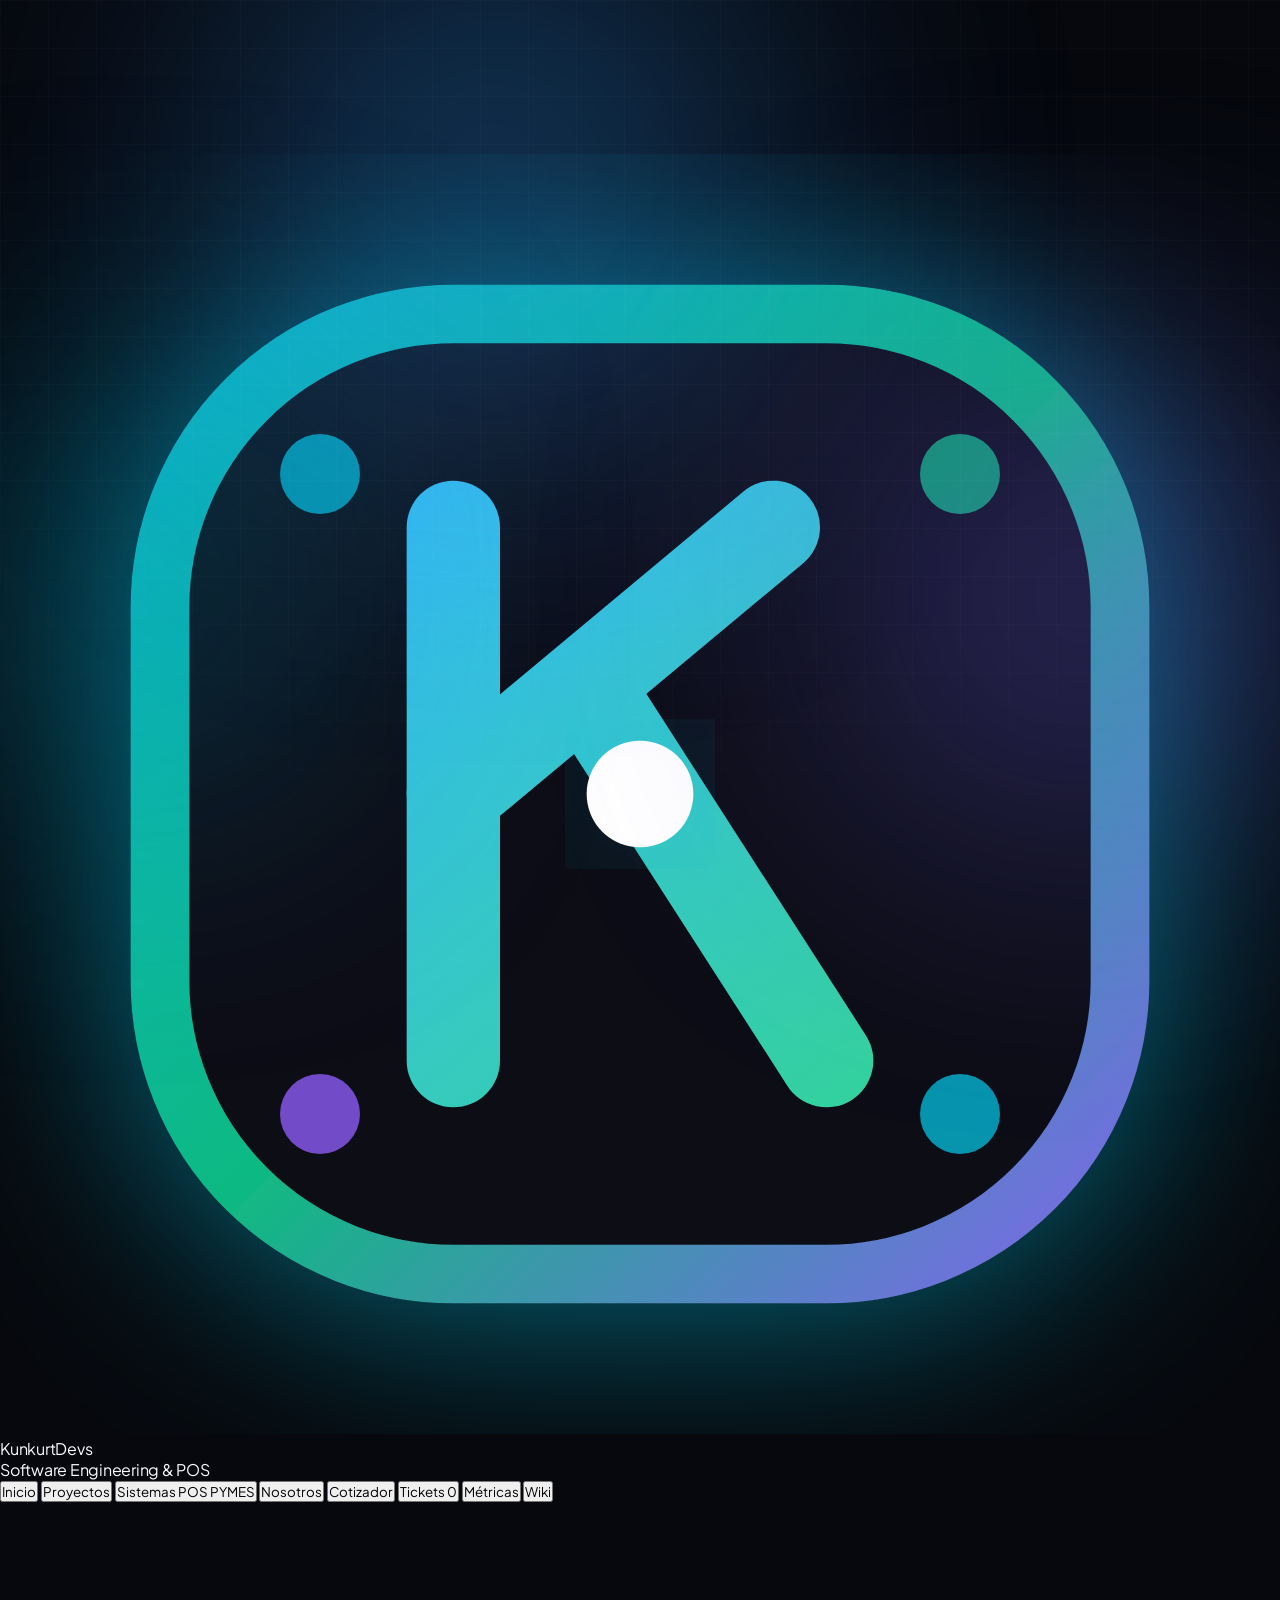
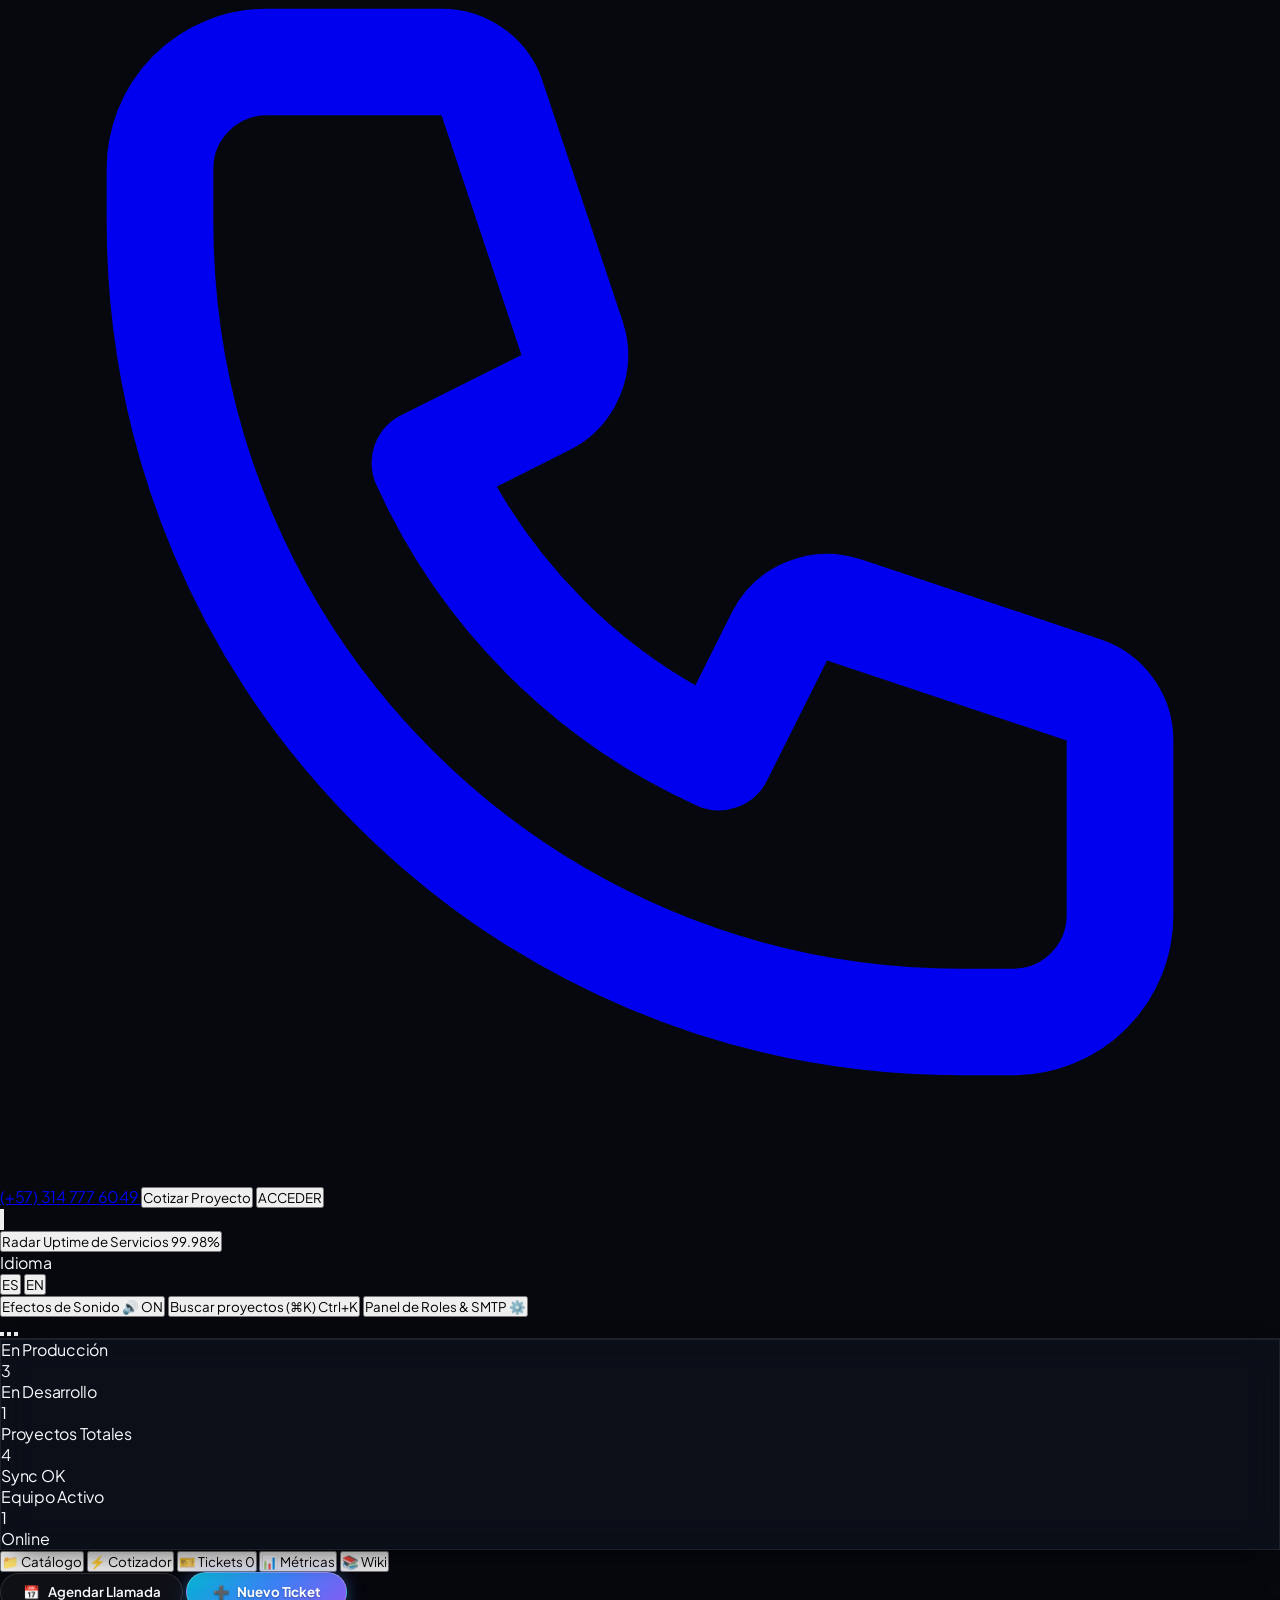
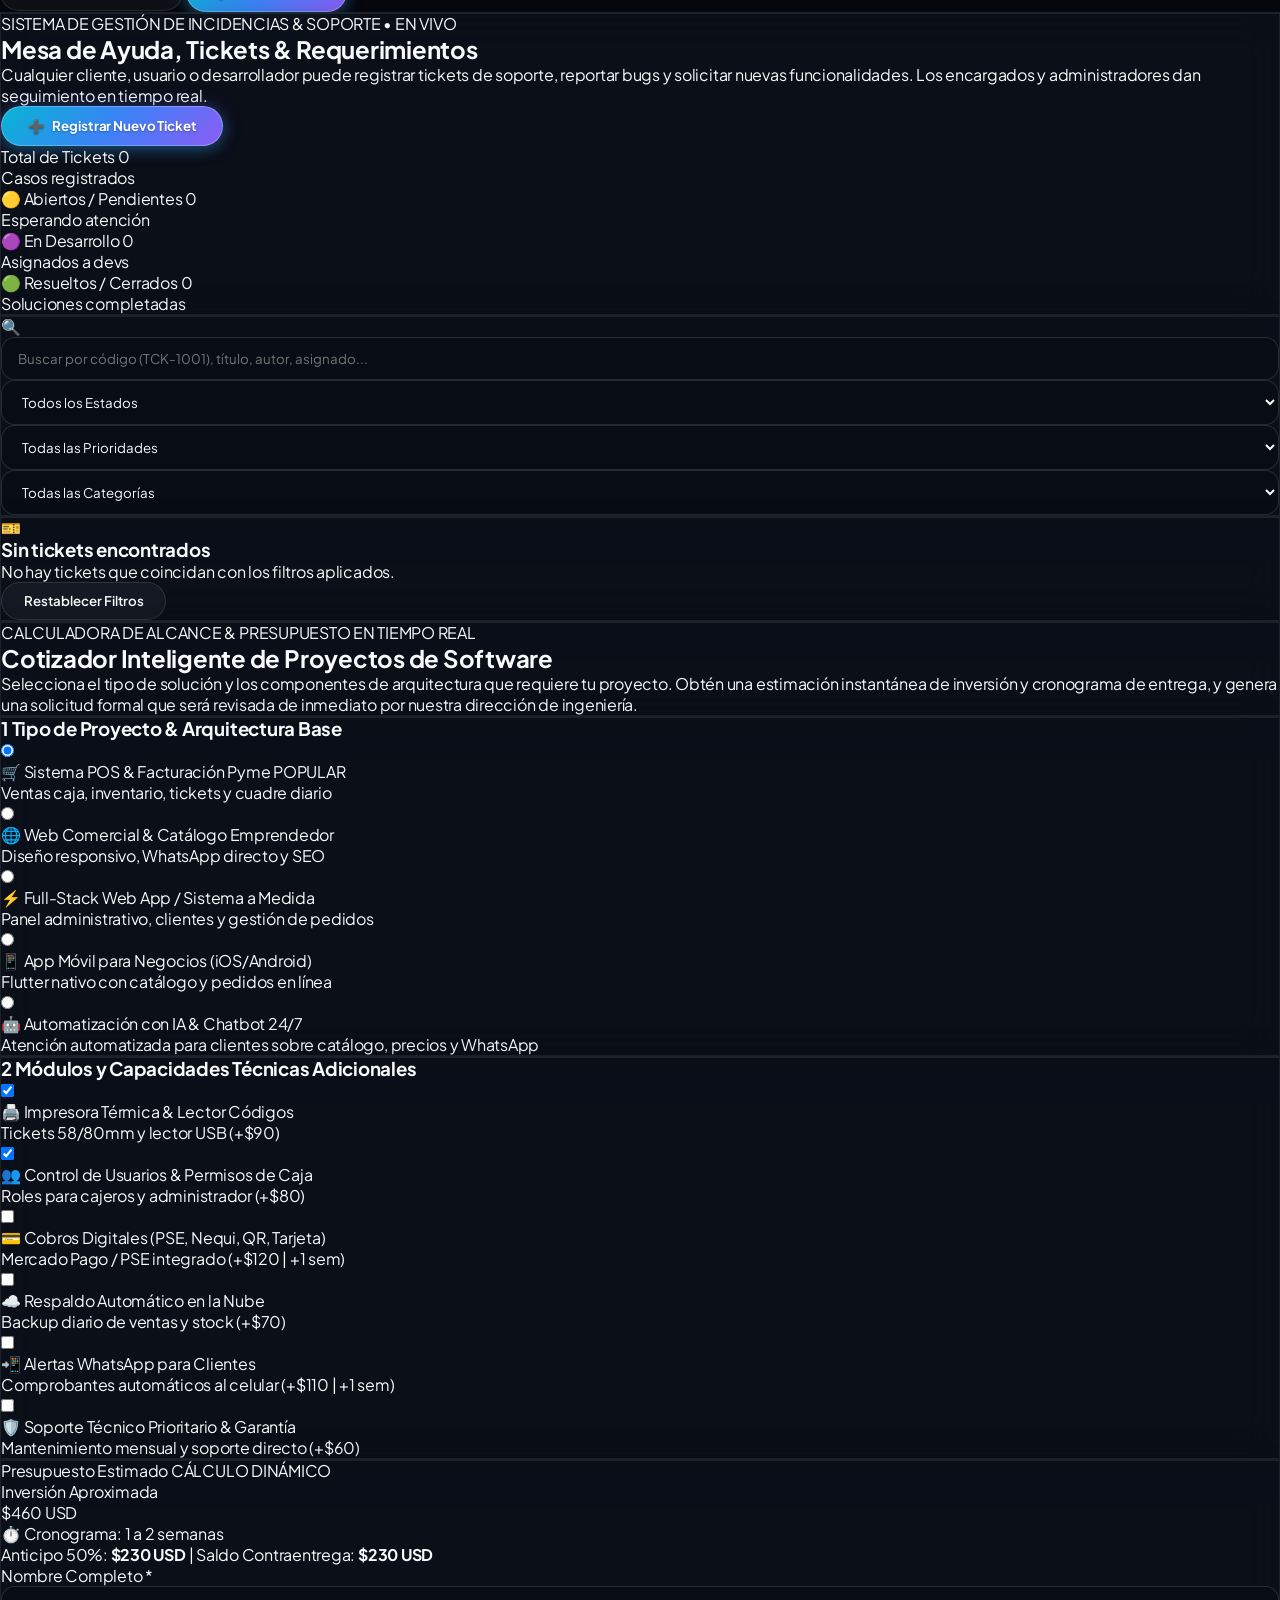
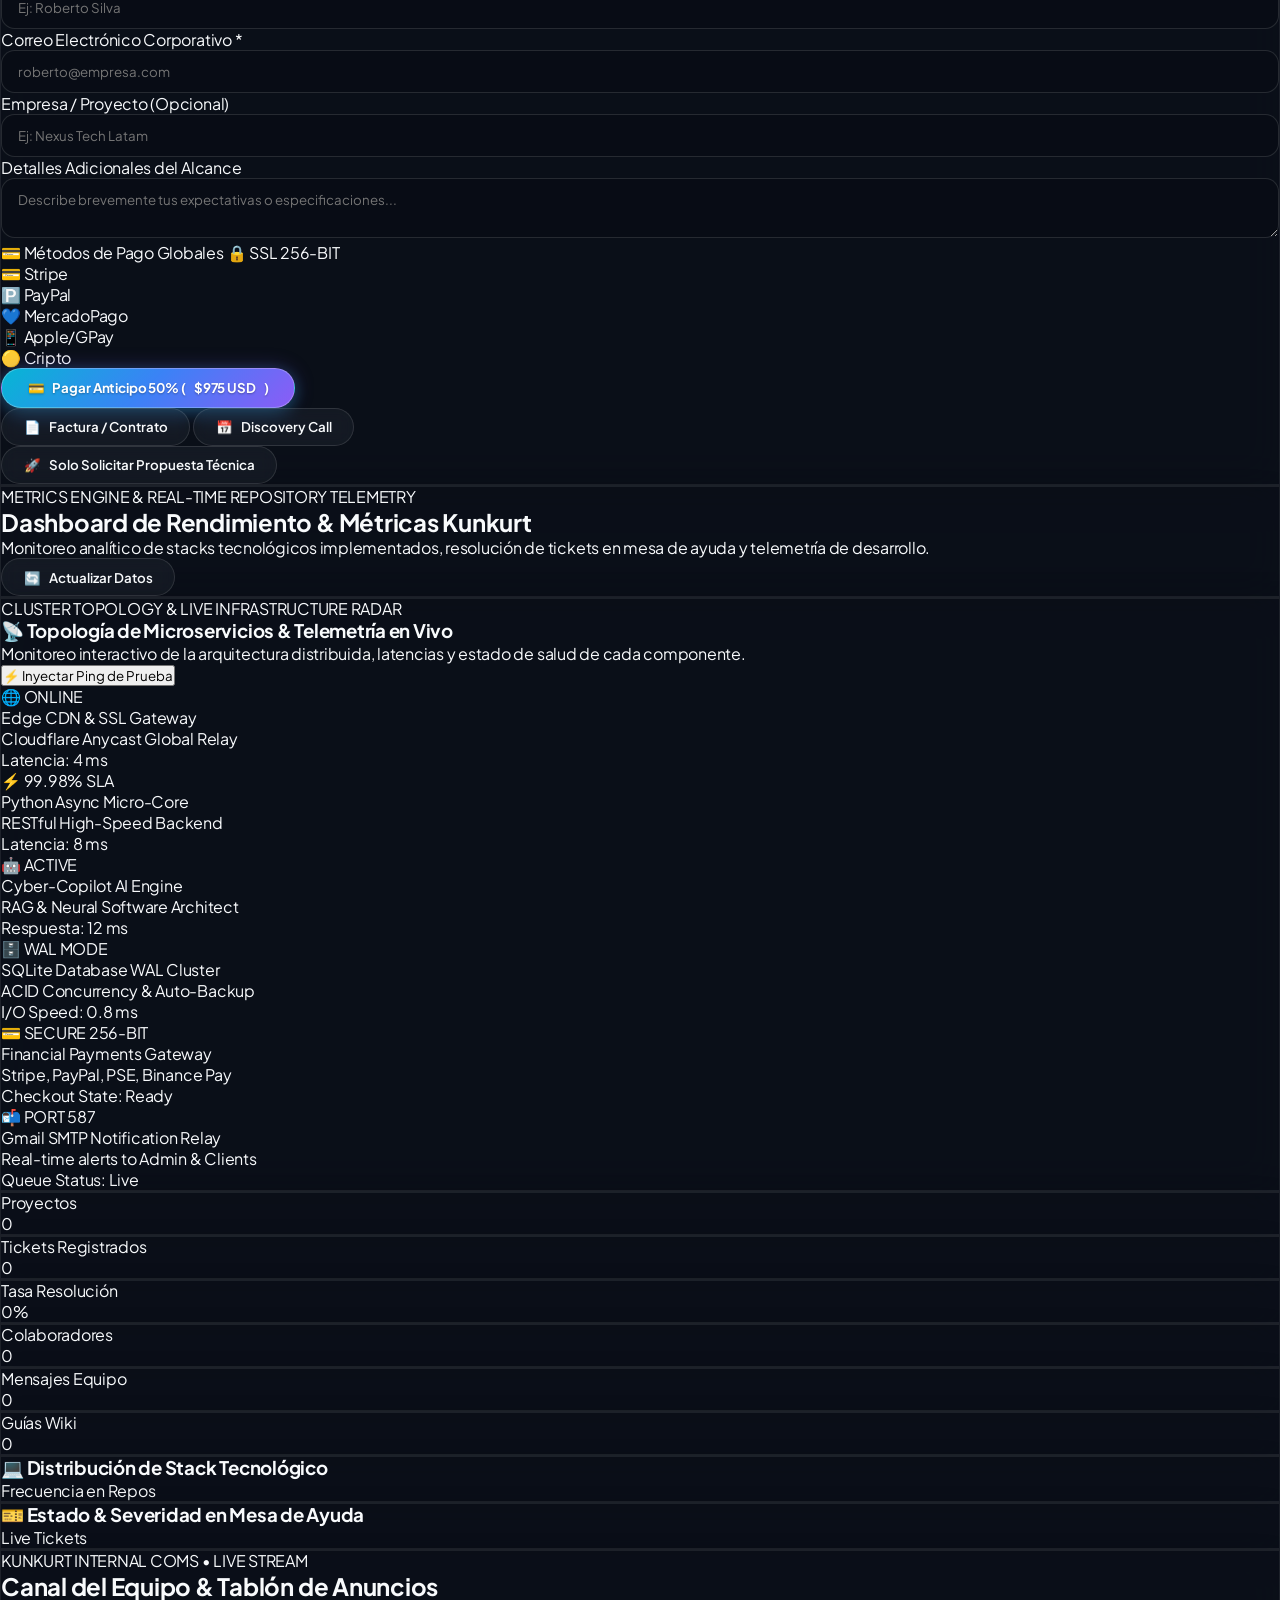
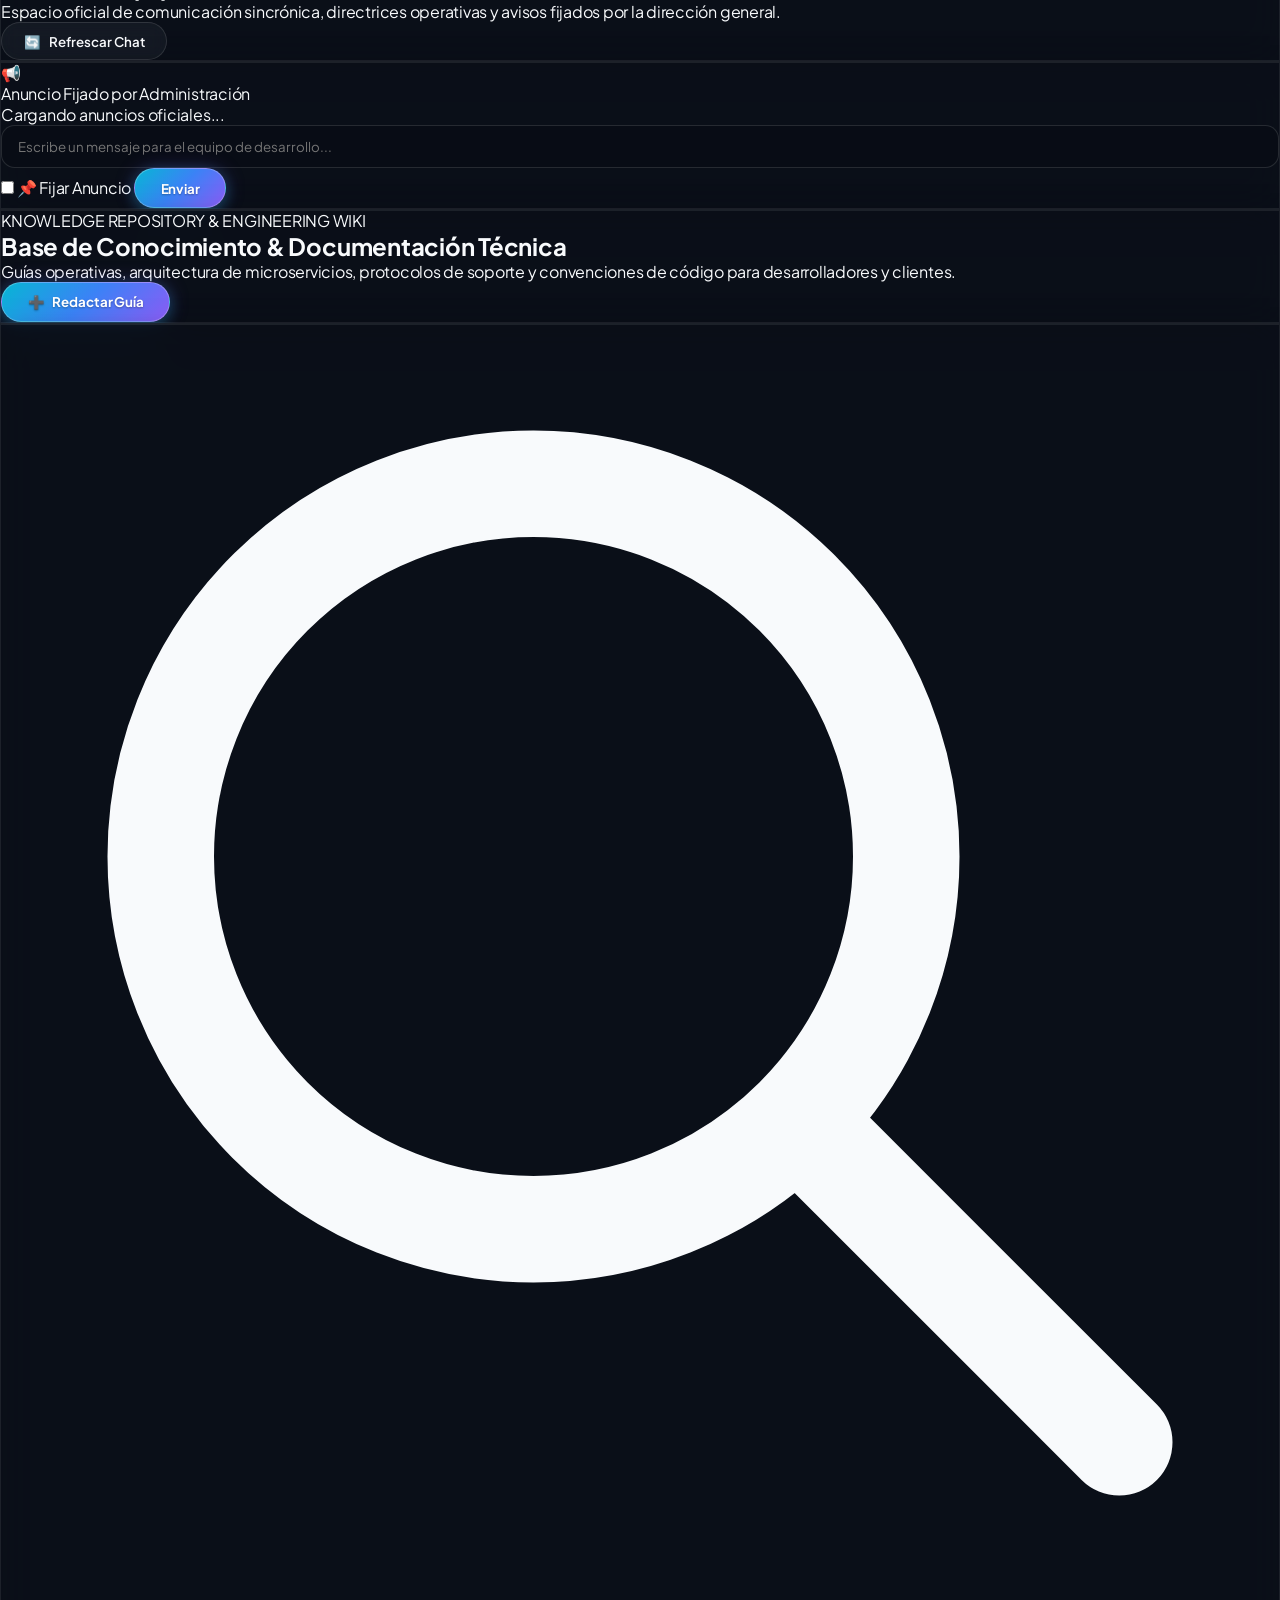
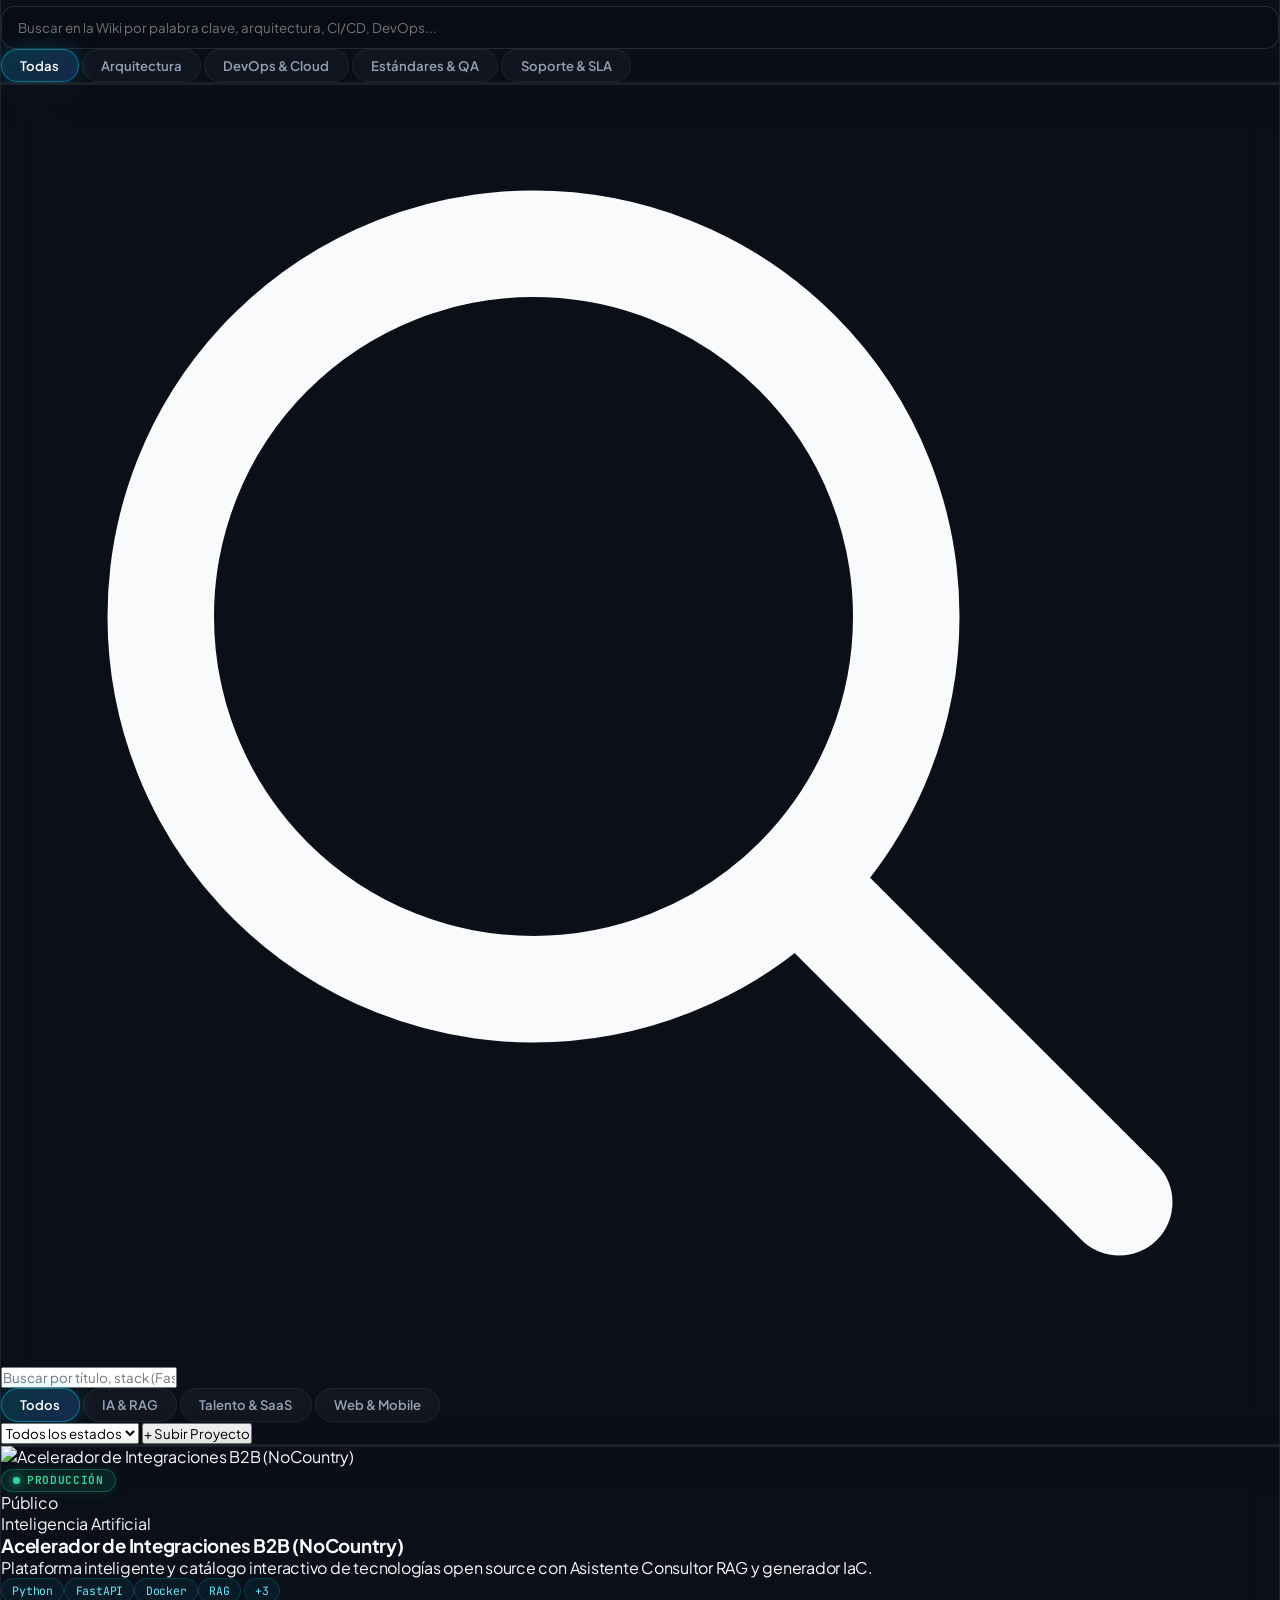
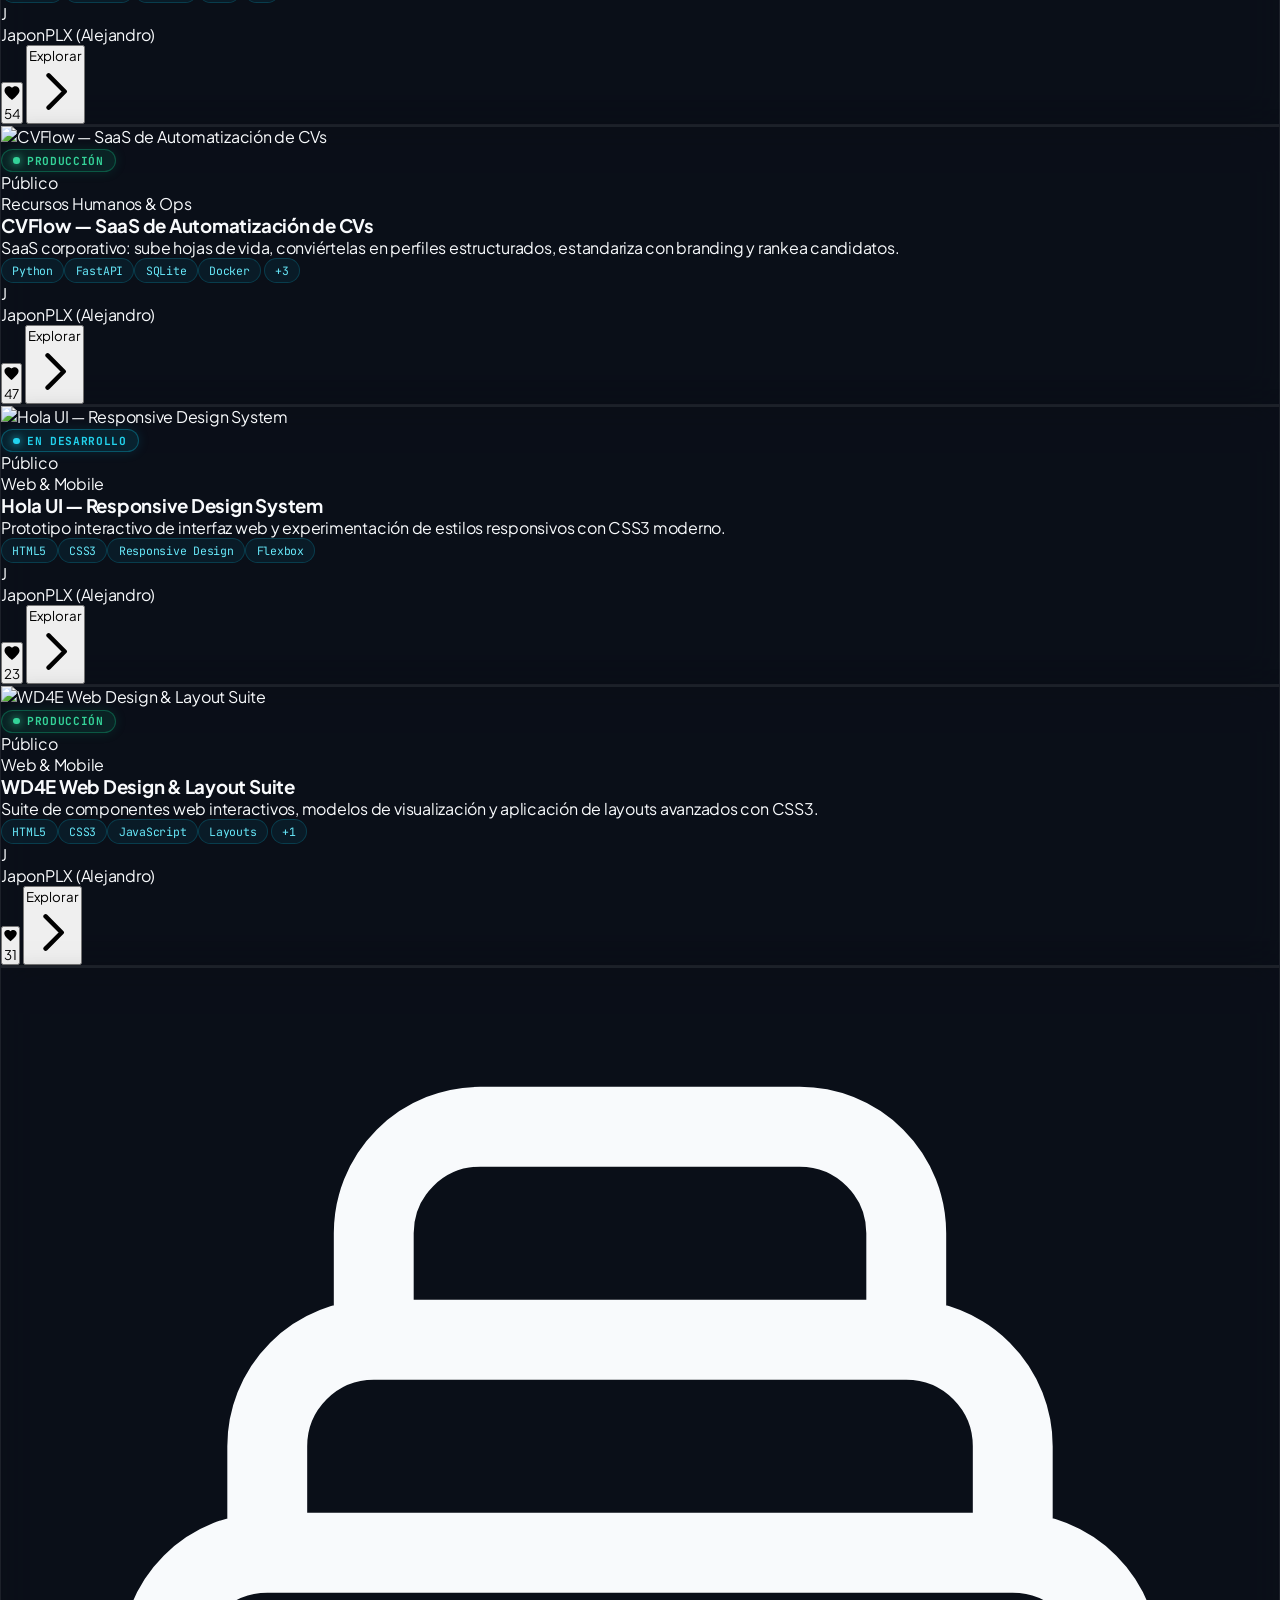
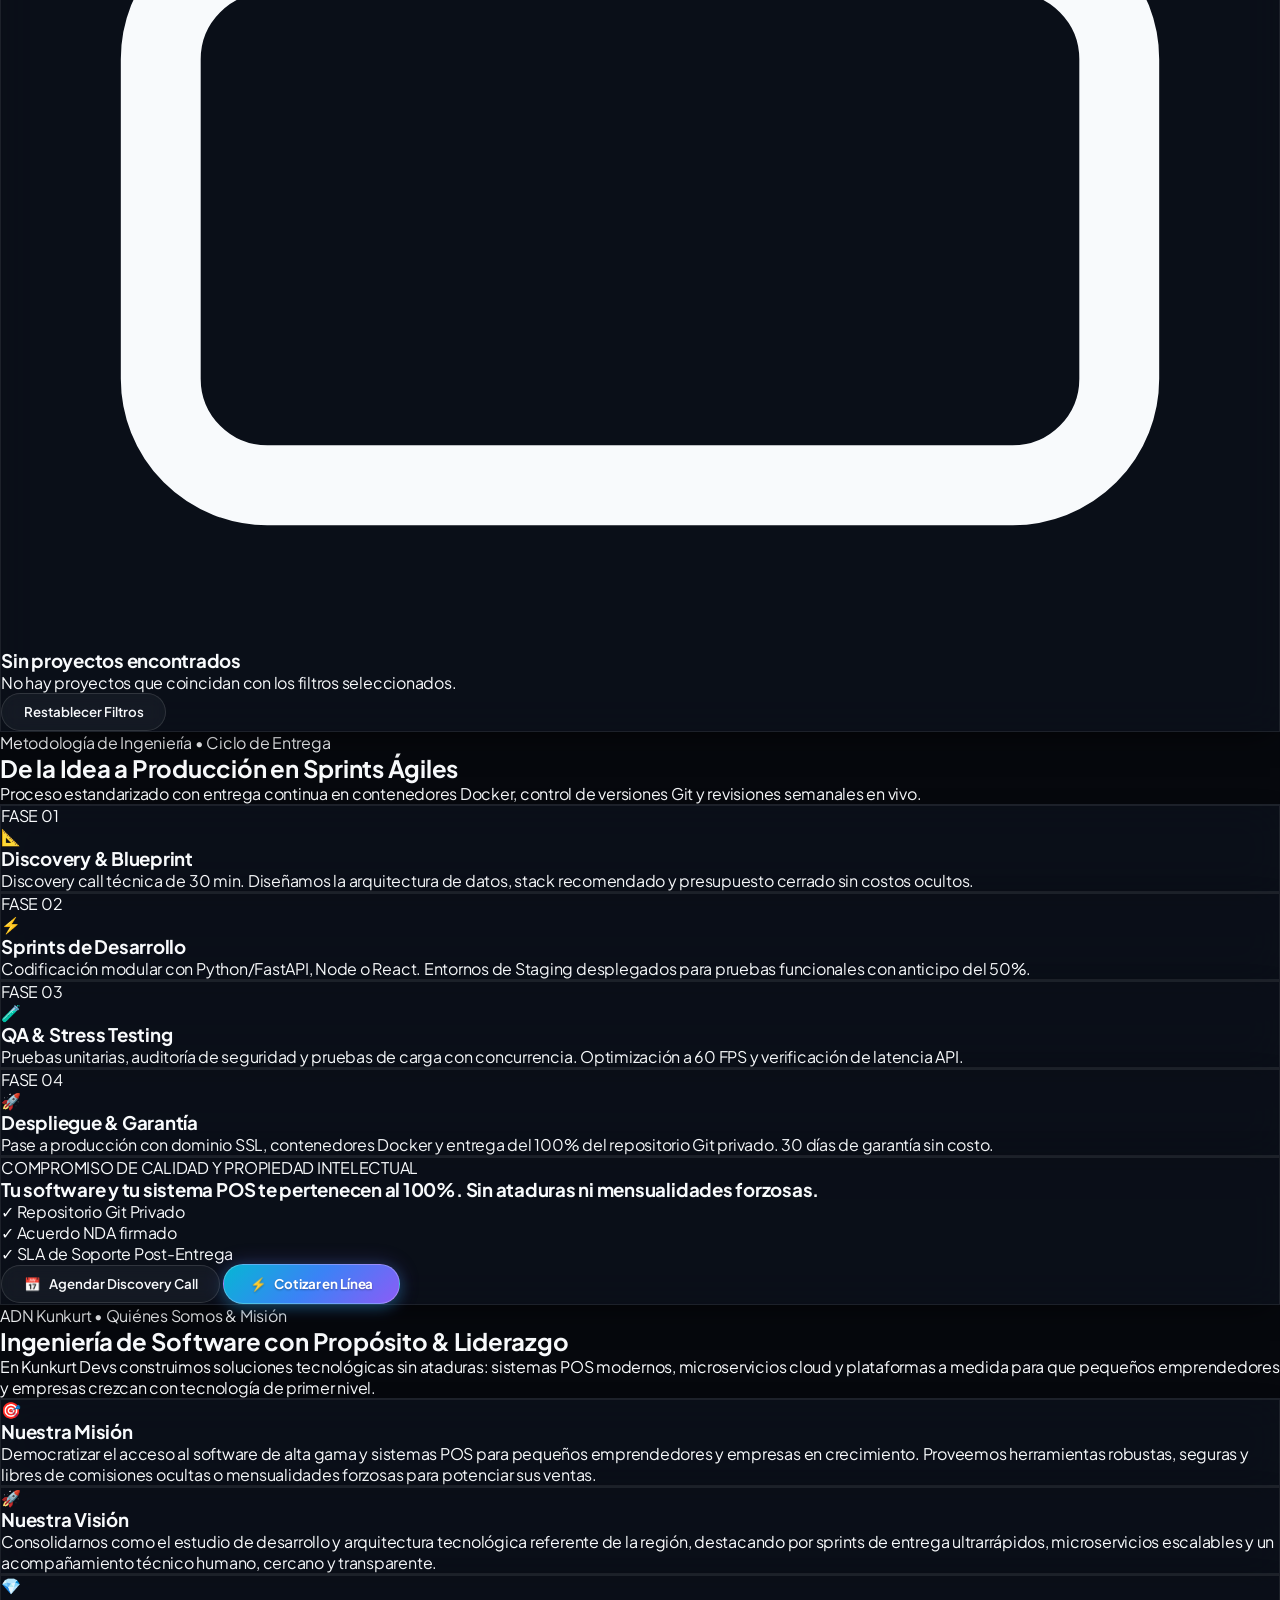
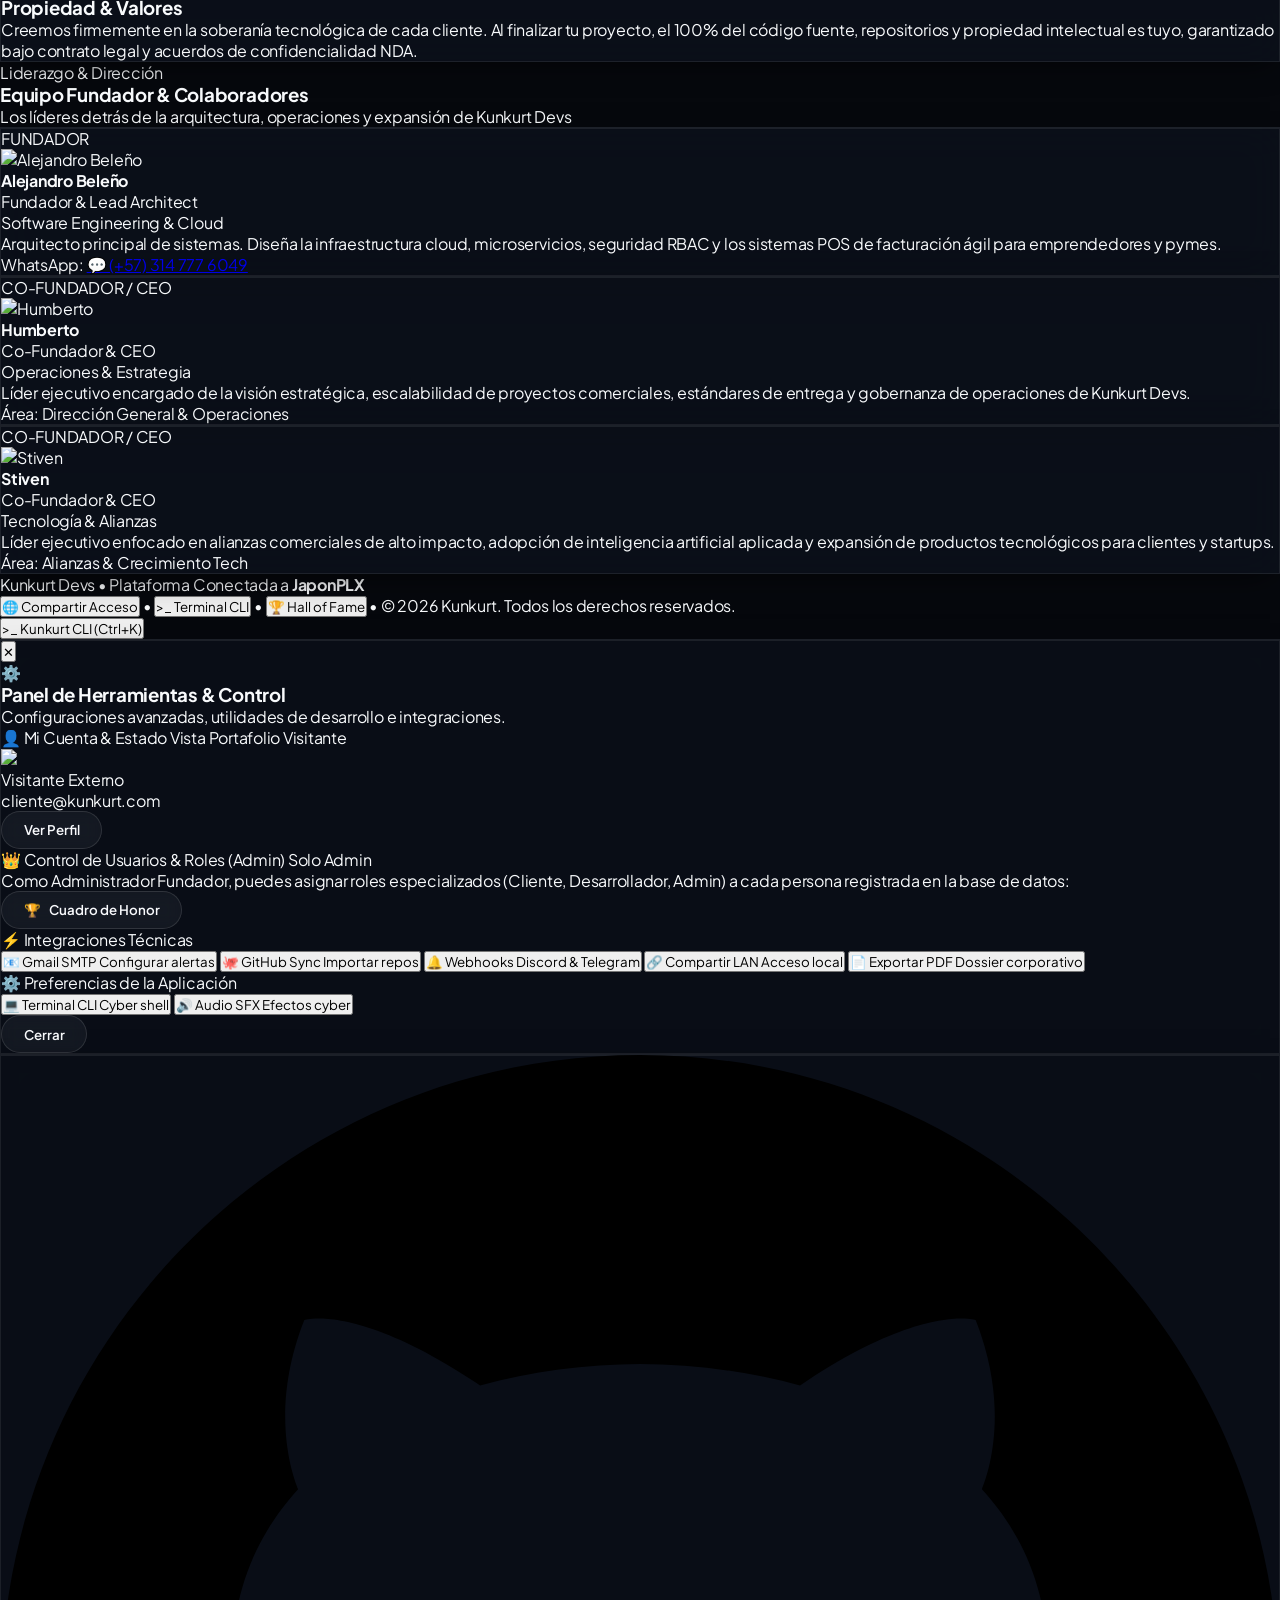
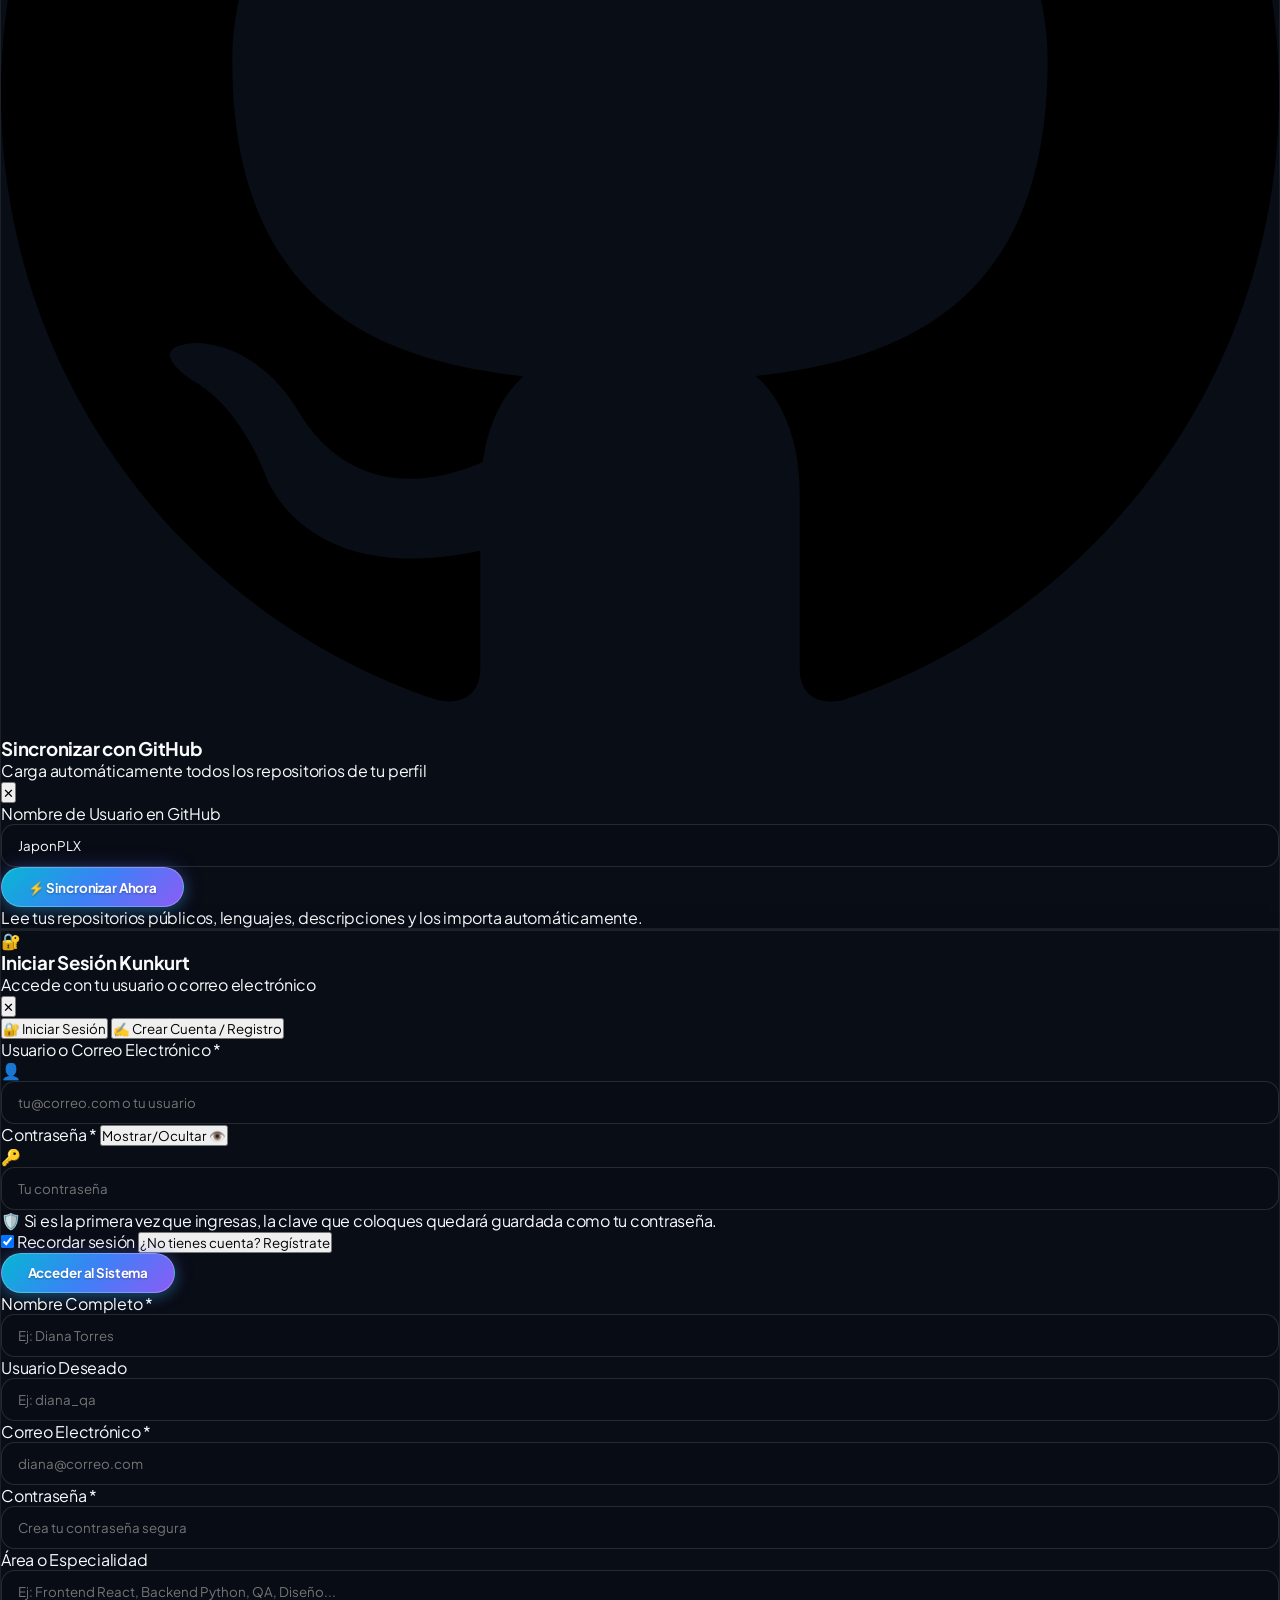
==== commit 586d7c78: "feat(brand): update official WhatsApp phone to 3147776049 + add Quiénes Somos, Misión & Equipo Funda" ====
--- a/static/index.html
+++ b/static/index.html
@@ -116,16 +116,19 @@
         </div>
 
         <!-- Center: Elegant, Airy Navigation (Pawington Architecture) -->
-        <nav class="hidden md:flex items-center gap-6 lg:gap-8 text-[13px] font-medium text-slate-300">
-          <button id="navLinkProjects" onclick="switchToSection('projects')" class="hover:text-white transition-colors cursor-pointer py-1">
+        <nav class="hidden md:flex items-center gap-5 lg:gap-7 text-[13px] font-medium text-slate-300">
+          <button id="navLinkHome" onclick="window.scrollTo({top: 0, behavior: 'smooth'})" class="hover:text-white transition-colors cursor-pointer py-1">
             Inicio
           </button>
-          <button onclick="switchToSection('projects')" class="hover:text-white transition-colors cursor-pointer py-1">
+          <button id="navLinkProjects" onclick="switchToSection('projects')" class="hover:text-white transition-colors cursor-pointer py-1">
             Proyectos
           </button>
           <button onclick="switchToSection('quotation'); setTimeout(() => { const el = document.getElementById('quoteProjectTypeContainer'); if(el) el.scrollIntoView({behavior:'smooth'}); }, 100)" class="hover:text-emerald-300 transition-colors cursor-pointer py-1 flex items-center gap-1.5">
             <span>Sistemas POS</span>
             <span class="text-[9px] font-bold px-1.5 py-0.2 rounded-full bg-emerald-500/20 text-emerald-300 border border-emerald-500/30">PYMES</span>
+          </button>
+          <button id="navLinkAbout" onclick="scrollToAboutSection()" class="hover:text-white transition-colors cursor-pointer py-1">
+            Nosotros
           </button>
           <button id="navLinkQuote" onclick="switchToSection('quotation')" class="hover:text-white transition-colors cursor-pointer py-1">
             Cotizador
@@ -146,11 +149,11 @@
         <div class="flex items-center gap-3 sm:gap-4 lg:gap-5">
           
           <!-- Direct WhatsApp / Phone Contact with Icon (Matching Pawington phone link) -->
-          <a href="https://wa.me/573100000000?text=Hola%20Alejandro,%20quisiera%20cotizar%20un%20proyecto%20o%20sistema%20POS%20con%20Kunkurt%20Devs" target="_blank" rel="noopener" class="hidden lg:flex items-center gap-2 text-xs font-semibold text-slate-300 hover:text-emerald-400 transition-colors group cursor-pointer" title="Contacto Directo WhatsApp">
+          <a href="https://wa.me/573147776049?text=Hola%20Alejandro,%20quisiera%20cotizar%20un%20proyecto%20o%20sistema%20POS%20con%20Kunkurt%20Devs" target="_blank" rel="noopener" class="hidden lg:flex items-center gap-2 text-xs font-semibold text-slate-300 hover:text-emerald-400 transition-colors group cursor-pointer" title="Contacto Directo WhatsApp">
             <span class="w-8 h-8 rounded-full bg-emerald-500/10 border border-emerald-500/30 flex items-center justify-center text-emerald-400 group-hover:scale-110 group-hover:bg-emerald-500/20 transition-all">
               <svg class="w-4 h-4" fill="none" stroke="currentColor" viewBox="0 0 24 24"><path stroke-linecap="round" stroke-linejoin="round" stroke-width="2" d="M3 5a2 2 0 012-2h3.28a1 1 0 01.948.684l1.498 4.493a1 1 0 01-.502 1.21l-2.257 1.13a11.042 11.042 0 005.516 5.516l1.13-2.257a1 1 0 011.21-.502l4.493 1.498a1 1 0 01.684.949V19a2 2 0 01-2 2h-1C9.716 21 3 14.284 3 6V5z"></path></svg>
             </span>
-            <span class="font-mono text-xs text-slate-200 group-hover:text-white">(+57) 310 000 0000</span>
+            <span class="font-mono text-xs text-slate-200 group-hover:text-white">(+57) 314 777 6049</span>
           </a>
 
           <!-- Prominent Rounded Solid Pill CTA Button (Matching Pawington 'Book Now') -->
@@ -1097,6 +1100,157 @@
       </div>
     </section>
 
+    <!-- ====================================================================== -->
+    <!-- QUIÉNES SOMOS, NUESTRA MISIÓN & EQUIPO FUNDADOR (COLLABORATORS) -->
+    <!-- ====================================================================== -->
+    <section id="aboutSection" class="max-w-7xl mx-auto px-4 sm:px-6 lg:px-8 py-16 w-full space-y-12">
+      
+      <!-- Section Header -->
+      <div class="text-center max-w-3xl mx-auto space-y-3">
+        <span class="text-[10px] font-mono tracking-widest uppercase px-3.5 py-1.5 rounded-full bg-cyan-950/80 border border-cyan-500/40 text-cyan-300 shadow-[0_0_15px_rgba(6,182,212,0.25)]">
+          ADN Kunkurt • Quiénes Somos & Misión
+        </span>
+        <h2 class="text-2xl sm:text-4xl font-extrabold text-white tracking-tight">
+          Ingeniería de Software con <span class="bg-gradient-to-r from-cyan-400 via-teal-300 to-emerald-400 bg-clip-text text-transparent">Propósito & Liderazgo</span>
+        </h2>
+        <p class="text-xs sm:text-sm text-slate-400 leading-relaxed max-w-2xl mx-auto">
+          En Kunkurt Devs construimos soluciones tecnológicas sin ataduras: sistemas POS modernos, microservicios cloud y plataformas a medida para que pequeños emprendedores y empresas crezcan con tecnología de primer nivel.
+        </p>
+      </div>
+
+      <!-- Misión, Visión & Filosofía (3 Grid Cards) -->
+      <div class="grid grid-cols-1 md:grid-cols-3 gap-6">
+        <!-- Card 1: Misión -->
+        <div class="glass-panel p-6 sm:p-7 rounded-3xl border border-cyan-500/30 bg-gradient-to-b from-cyan-950/20 via-slate-950/60 to-slate-950/90 relative overflow-hidden group hover:border-cyan-400/60 transition-all shadow-xl">
+          <div class="w-12 h-12 rounded-2xl bg-cyan-950/80 border border-cyan-500/40 flex items-center justify-center text-2xl text-cyan-300 mb-4 shadow-[0_0_20px_rgba(6,182,212,0.3)]">
+            🎯
+          </div>
+          <h3 class="text-lg font-bold text-white mb-2 flex items-center gap-2">
+            Nuestra Misión
+          </h3>
+          <p class="text-xs text-slate-300 leading-relaxed">
+            Democratizar el acceso al software de alta gama y sistemas POS para pequeños emprendedores y empresas en crecimiento. Proveemos herramientas robustas, seguras y libres de comisiones ocultas o mensualidades forzosas para potenciar sus ventas.
+          </p>
+        </div>
+
+        <!-- Card 2: Visión -->
+        <div class="glass-panel p-6 sm:p-7 rounded-3xl border border-emerald-500/30 bg-gradient-to-b from-emerald-950/20 via-slate-950/60 to-slate-950/90 relative overflow-hidden group hover:border-emerald-400/60 transition-all shadow-xl">
+          <div class="w-12 h-12 rounded-2xl bg-emerald-950/80 border border-emerald-500/40 flex items-center justify-center text-2xl text-emerald-300 mb-4 shadow-[0_0_20px_rgba(16,185,129,0.3)]">
+            🚀
+          </div>
+          <h3 class="text-lg font-bold text-white mb-2 flex items-center gap-2">
+            Nuestra Visión
+          </h3>
+          <p class="text-xs text-slate-300 leading-relaxed">
+            Consolidarnos como el estudio de desarrollo y arquitectura tecnológica referente de la región, destacando por sprints de entrega ultrarrápidos, microservicios escalables y un acompañamiento técnico humano, cercano y transparente.
+          </p>
+        </div>
+
+        <!-- Card 3: Compromiso & Filosofía -->
+        <div class="glass-panel p-6 sm:p-7 rounded-3xl border border-purple-500/30 bg-gradient-to-b from-purple-950/20 via-slate-950/60 to-slate-950/90 relative overflow-hidden group hover:border-purple-400/60 transition-all shadow-xl">
+          <div class="w-12 h-12 rounded-2xl bg-purple-950/80 border border-purple-500/40 flex items-center justify-center text-2xl text-purple-300 mb-4 shadow-[0_0_20px_rgba(168,85,247,0.3)]">
+            💎
+          </div>
+          <h3 class="text-lg font-bold text-white mb-2 flex items-center gap-2">
+            Propiedad & Valores
+          </h3>
+          <p class="text-xs text-slate-300 leading-relaxed">
+            Creemos firmemente en la soberanía tecnológica de cada cliente. Al finalizar tu proyecto, el 100% del código fuente, repositorios y propiedad intelectual es tuyo, garantizado bajo contrato legal y acuerdos de confidencialidad NDA.
+          </p>
+        </div>
+      </div>
+
+      <!-- Equipo Fundador & Colaboradores (3 Founder Cards) -->
+      <div class="pt-6">
+        <div class="text-center mb-8">
+          <span class="text-[11px] font-mono text-emerald-400 font-bold tracking-wider uppercase">Liderazgo & Dirección</span>
+          <h3 class="text-xl sm:text-2xl font-bold text-white mt-1">Equipo Fundador & Colaboradores</h3>
+          <p class="text-xs text-slate-400 mt-1">Los líderes detrás de la arquitectura, operaciones y expansión de Kunkurt Devs</p>
+        </div>
+
+        <div class="grid grid-cols-1 md:grid-cols-3 gap-6">
+          
+          <!-- Alejandro Beleño - Fundador -->
+          <div class="glass-panel p-6 rounded-3xl border border-cyan-500/40 bg-gradient-to-b from-[#0b101d] via-[#080d17] to-[#07090e] relative overflow-hidden group hover:border-cyan-300 hover:shadow-[0_0_40px_rgba(6,182,212,0.35)] transition-all">
+            <div class="absolute top-0 right-0 px-3.5 py-1 rounded-bl-2xl bg-cyan-500/20 border-l border-b border-cyan-400/40 text-[10px] font-mono font-bold text-cyan-300">
+              FUNDADOR
+            </div>
+            <div class="flex items-center gap-4 mb-4">
+              <div class="relative shrink-0">
+                <img src="https://avatars.githubusercontent.com/u/171938813?v=4" alt="Alejandro Beleño" class="w-16 h-16 rounded-2xl object-cover ring-2 ring-cyan-400 shadow-[0_0_20px_rgba(6,182,212,0.4)]">
+                <span class="absolute -bottom-1 -right-1 w-4 h-4 rounded-full bg-emerald-500 border-2 border-slate-900" title="Activo"></span>
+              </div>
+              <div>
+                <h4 class="text-base font-bold text-white group-hover:text-cyan-300 transition-colors">Alejandro Beleño</h4>
+                <div class="text-xs text-cyan-400 font-semibold font-mono">Fundador & Lead Architect</div>
+                <div class="text-[11px] text-slate-400 mt-0.5">Software Engineering & Cloud</div>
+              </div>
+            </div>
+            <p class="text-xs text-slate-300 leading-relaxed mb-4">
+              Arquitecto principal de sistemas. Diseña la infraestructura cloud, microservicios, seguridad RBAC y los sistemas POS de facturación ágil para emprendedores y pymes.
+            </p>
+            <div class="pt-3 border-t border-white/10 flex items-center justify-between">
+              <span class="text-[10px] font-mono text-slate-400">WhatsApp:</span>
+              <a href="https://wa.me/573147776049?text=Hola%20Alejandro,%20vi%20tu%20perfil%20en%20Kunkurt%20Devs%20y%20me%20gustar%C3%ADa%20hablar%20sobre%20un%20proyecto." target="_blank" rel="noopener" class="text-xs text-emerald-400 hover:text-emerald-300 font-bold flex items-center gap-1.5 transition-colors">
+                <span>💬 (+57) 314 777 6049</span>
+              </a>
+            </div>
+          </div>
+
+          <!-- Humberto - Co-Fundador & CEO -->
+          <div class="glass-panel p-6 rounded-3xl border border-emerald-500/40 bg-gradient-to-b from-[#091512] via-[#06100e] to-[#07090e] relative overflow-hidden group hover:border-emerald-300 hover:shadow-[0_0_40px_rgba(16,185,129,0.35)] transition-all">
+            <div class="absolute top-0 right-0 px-3.5 py-1 rounded-bl-2xl bg-emerald-500/20 border-l border-b border-emerald-400/40 text-[10px] font-mono font-bold text-emerald-300">
+              CO-FUNDADOR / CEO
+            </div>
+            <div class="flex items-center gap-4 mb-4">
+              <div class="relative shrink-0">
+                <img src="https://images.unsplash.com/photo-1500648767791-00dcc994a43e?auto=format&fit=crop&w=256&h=256&q=80" alt="Humberto" class="w-16 h-16 rounded-2xl object-cover ring-2 ring-emerald-400 shadow-[0_0_20px_rgba(16,185,129,0.4)]">
+                <span class="absolute -bottom-1 -right-1 w-4 h-4 rounded-full bg-emerald-500 border-2 border-slate-900" title="Activo"></span>
+              </div>
+              <div>
+                <h4 class="text-base font-bold text-white group-hover:text-emerald-300 transition-colors">Humberto</h4>
+                <div class="text-xs text-emerald-400 font-semibold font-mono">Co-Fundador & CEO</div>
+                <div class="text-[11px] text-slate-400 mt-0.5">Operaciones & Estrategia</div>
+              </div>
+            </div>
+            <p class="text-xs text-slate-300 leading-relaxed mb-4">
+              Líder ejecutivo encargado de la visión estratégica, escalabilidad de proyectos comerciales, estándares de entrega y gobernanza de operaciones de Kunkurt Devs.
+            </p>
+            <div class="pt-3 border-t border-white/10 flex items-center justify-between">
+              <span class="text-[10px] font-mono text-slate-400">Área:</span>
+              <span class="text-xs text-emerald-300 font-semibold">Dirección General & Operaciones</span>
+            </div>
+          </div>
+
+          <!-- Stiven - Co-Fundador & CEO -->
+          <div class="glass-panel p-6 rounded-3xl border border-purple-500/40 bg-gradient-to-b from-[#130b1e] via-[#0e0717] to-[#07090e] relative overflow-hidden group hover:border-purple-300 hover:shadow-[0_0_40px_rgba(168,85,247,0.35)] transition-all">
+            <div class="absolute top-0 right-0 px-3.5 py-1 rounded-bl-2xl bg-purple-500/20 border-l border-b border-purple-400/40 text-[10px] font-mono font-bold text-purple-300">
+              CO-FUNDADOR / CEO
+            </div>
+            <div class="flex items-center gap-4 mb-4">
+              <div class="relative shrink-0">
+                <img src="https://images.unsplash.com/photo-1507003211169-0a1dd7228f2d?auto=format&fit=crop&w=256&h=256&q=80" alt="Stiven" class="w-16 h-16 rounded-2xl object-cover ring-2 ring-purple-400 shadow-[0_0_20px_rgba(168,85,247,0.4)]">
+                <span class="absolute -bottom-1 -right-1 w-4 h-4 rounded-full bg-emerald-500 border-2 border-slate-900" title="Activo"></span>
+              </div>
+              <div>
+                <h4 class="text-base font-bold text-white group-hover:text-purple-300 transition-colors">Stiven</h4>
+                <div class="text-xs text-purple-400 font-semibold font-mono">Co-Fundador & CEO</div>
+                <div class="text-[11px] text-slate-400 mt-0.5">Tecnología & Alianzas</div>
+              </div>
+            </div>
+            <p class="text-xs text-slate-300 leading-relaxed mb-4">
+              Líder ejecutivo enfocado en alianzas comerciales de alto impacto, adopción de inteligencia artificial aplicada y expansión de productos tecnológicos para clientes y startups.
+            </p>
+            <div class="pt-3 border-t border-white/10 flex items-center justify-between">
+              <span class="text-[10px] font-mono text-slate-400">Área:</span>
+              <span class="text-xs text-purple-300 font-semibold">Alianzas & Crecimiento Tech</span>
+            </div>
+          </div>
+
+        </div>
+      </div>
+    </section>
+
     <!-- Footer -->
     <footer class="border-t border-purple-900/30 py-8 px-4 sm:px-6 lg:px-8 mt-auto bg-[#05030a]/80">
       <div class="max-w-7xl mx-auto flex flex-col sm:flex-row items-center justify-between gap-4 text-xs text-purple-400/60 font-medium">
@@ -3082,7 +3236,7 @@
   <!-- ====================================================================== -->
   <div class="fixed bottom-5 right-5 z-40 flex items-center gap-3">
     <!-- WhatsApp Floating Button -->
-    <a id="floatingWhatsAppBtn" href="https://wa.me/573100000000?text=Hola%20Alejandro,%20estoy%20en%20Kunkurt%20Devs%20y%20me%20gustar%C3%ADa%20conversar%20sobre%20un%20proyecto." target="_blank" rel="noopener noreferrer" class="w-12 h-12 rounded-full bg-emerald-500 hover:bg-emerald-400 text-white flex items-center justify-center shadow-[0_0_25px_rgba(16,185,129,0.5)] transition-all hover:scale-110 active:scale-95 group relative" title="Chatear por WhatsApp">
+    <a id="floatingWhatsAppBtn" href="https://wa.me/573147776049?text=Hola%20Alejandro,%20estoy%20en%20Kunkurt%20Devs%20y%20me%20gustar%C3%ADa%20conversar%20sobre%20un%20proyecto." target="_blank" rel="noopener noreferrer" class="w-12 h-12 rounded-full bg-emerald-500 hover:bg-emerald-400 text-white flex items-center justify-center shadow-[0_0_25px_rgba(16,185,129,0.5)] transition-all hover:scale-110 active:scale-95 group relative" title="Chatear por WhatsApp">
       <svg class="w-6 h-6 fill-current" viewBox="0 0 24 24"><path d="M.057 24l1.687-6.163c-1.041-1.804-1.588-3.849-1.587-5.946.003-6.556 5.338-11.891 11.893-11.891 3.181.001 6.167 1.24 8.413 3.488 2.245 2.248 3.481 5.236 3.48 8.414-.003 6.557-5.338 11.892-11.893 11.892-1.99-.001-3.951-.5-5.688-1.448l-6.305 1.654zm6.597-3.807c1.676.995 3.276 1.591 5.392 1.592 5.448 0 9.886-4.434 9.889-9.885.002-5.462-4.415-9.89-9.881-9.892-5.452 0-9.887 4.434-9.889 9.884-.001 2.225.651 3.891 1.746 5.634l-.999 3.648 3.742-.981zm11.387-5.464c-.074-.124-.272-.198-.57-.347-.297-.149-1.758-.868-2.031-.967-.272-.099-.47-.149-.669.149-.198.297-.768.967-.941 1.165-.173.198-.347.223-.644.074-.297-.149-1.255-.462-2.39-1.475-.883-.788-1.48-1.761-1.653-2.059-.173-.297-.018-.458.13-.606.134-.133.297-.347.446-.521.151-.172.2-.296.3-.495.099-.198.05-.372-.025-.521-.075-.148-.669-1.611-.916-2.206-.242-.579-.487-.501-.669-.51l-.57-.01c-.198 0-.52.074-.792.372s-1.04 1.016-1.04 2.479 1.065 2.876 1.213 3.074c.149.198 2.095 3.2 5.076 4.487.709.306 1.263.489 1.694.626.712.226 1.36.194 1.872.118.571-.085 1.758-.719 2.006-1.413.248-.695.248-1.29.173-1.414z"/></svg>
       <span class="absolute right-14 whitespace-nowrap px-3 py-1.5 rounded-xl bg-slate-900/90 text-white border border-slate-700/60 text-xs shadow-xl hidden group-hover:block transition-all font-sans">
         💬 Chatear por WhatsApp
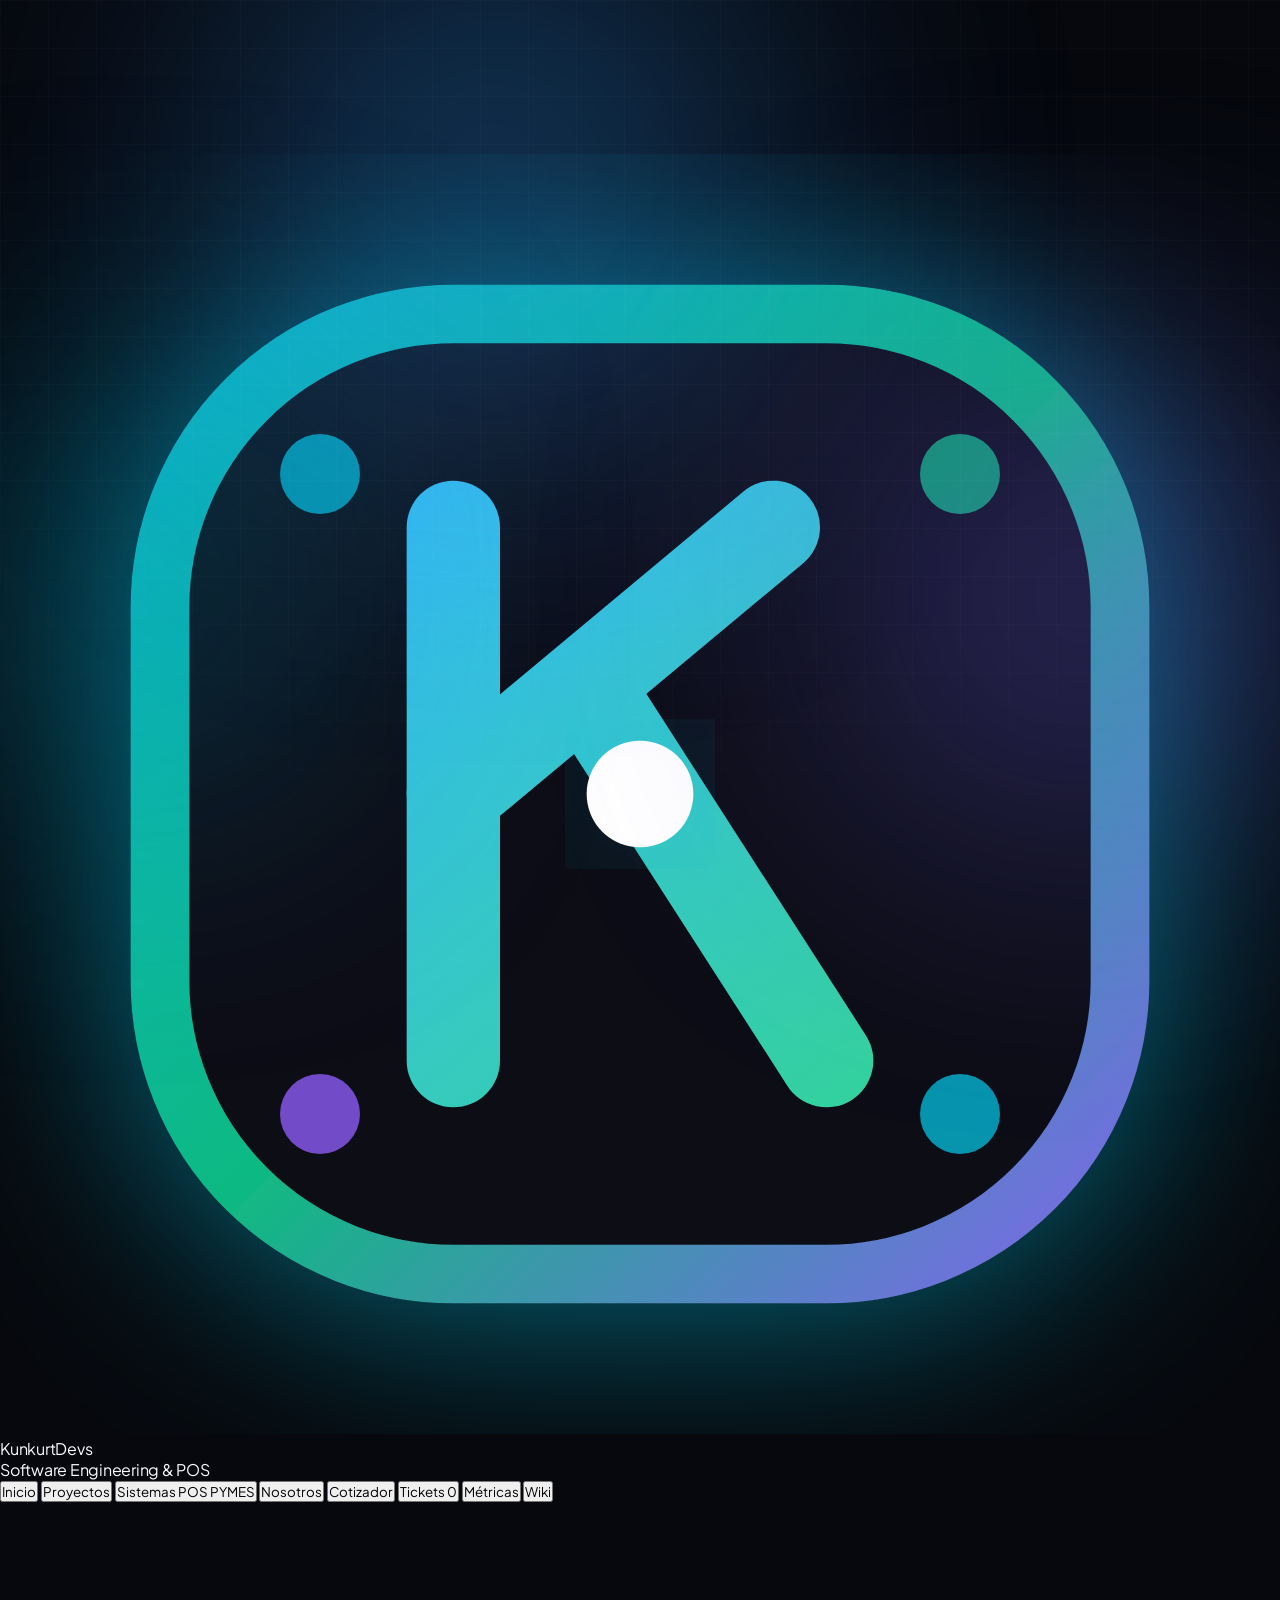
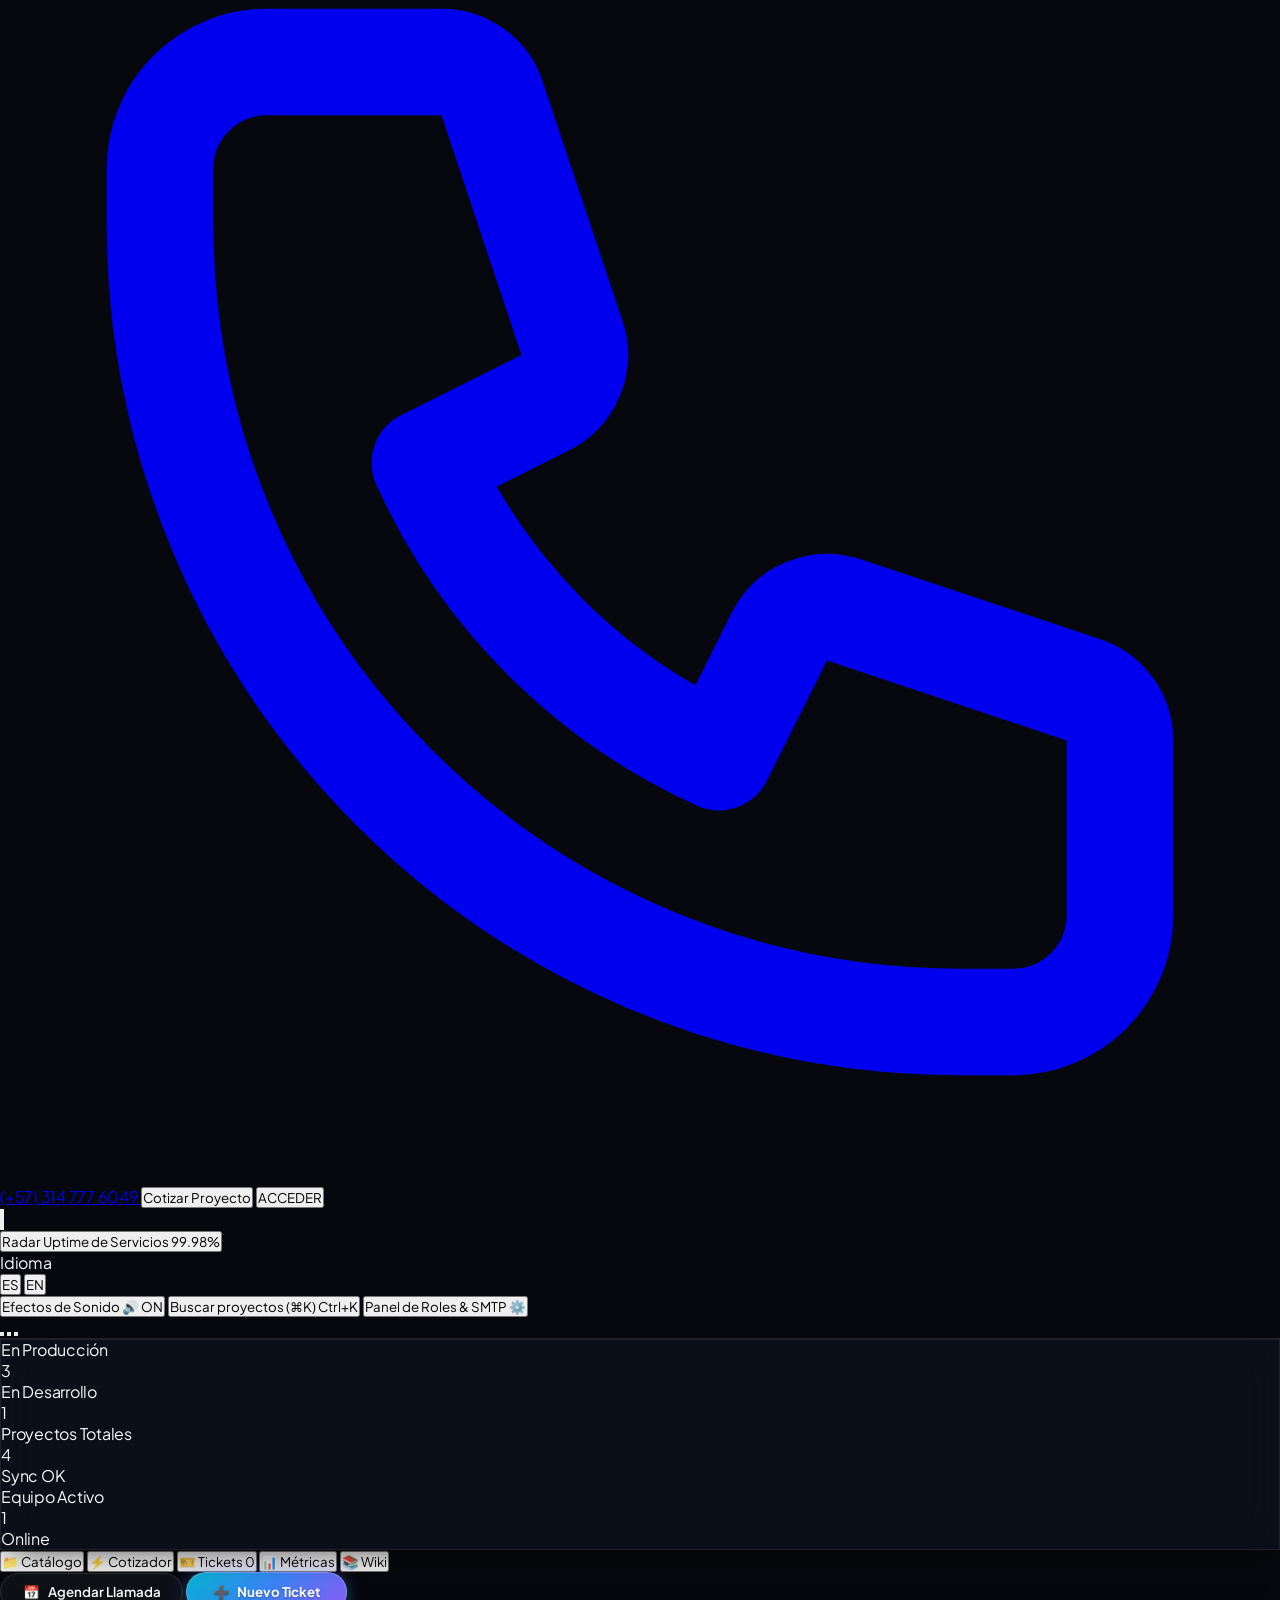
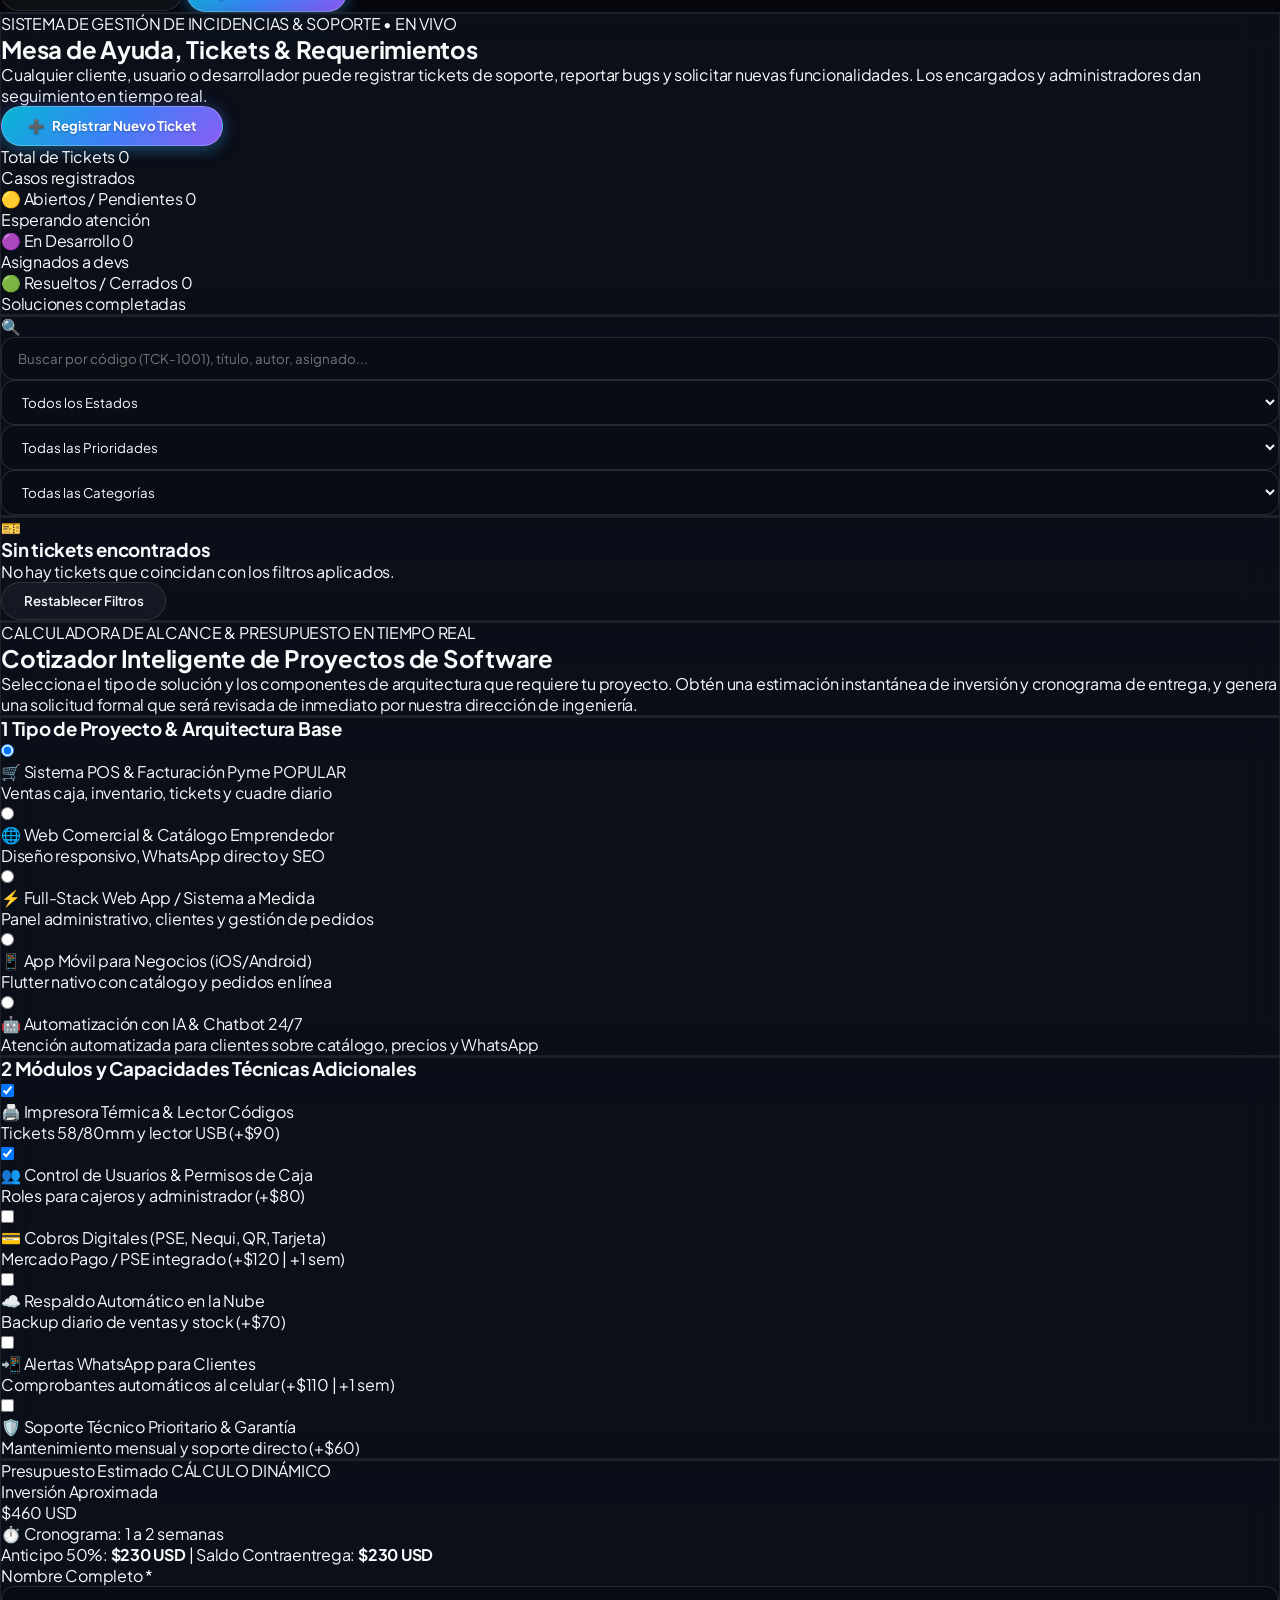
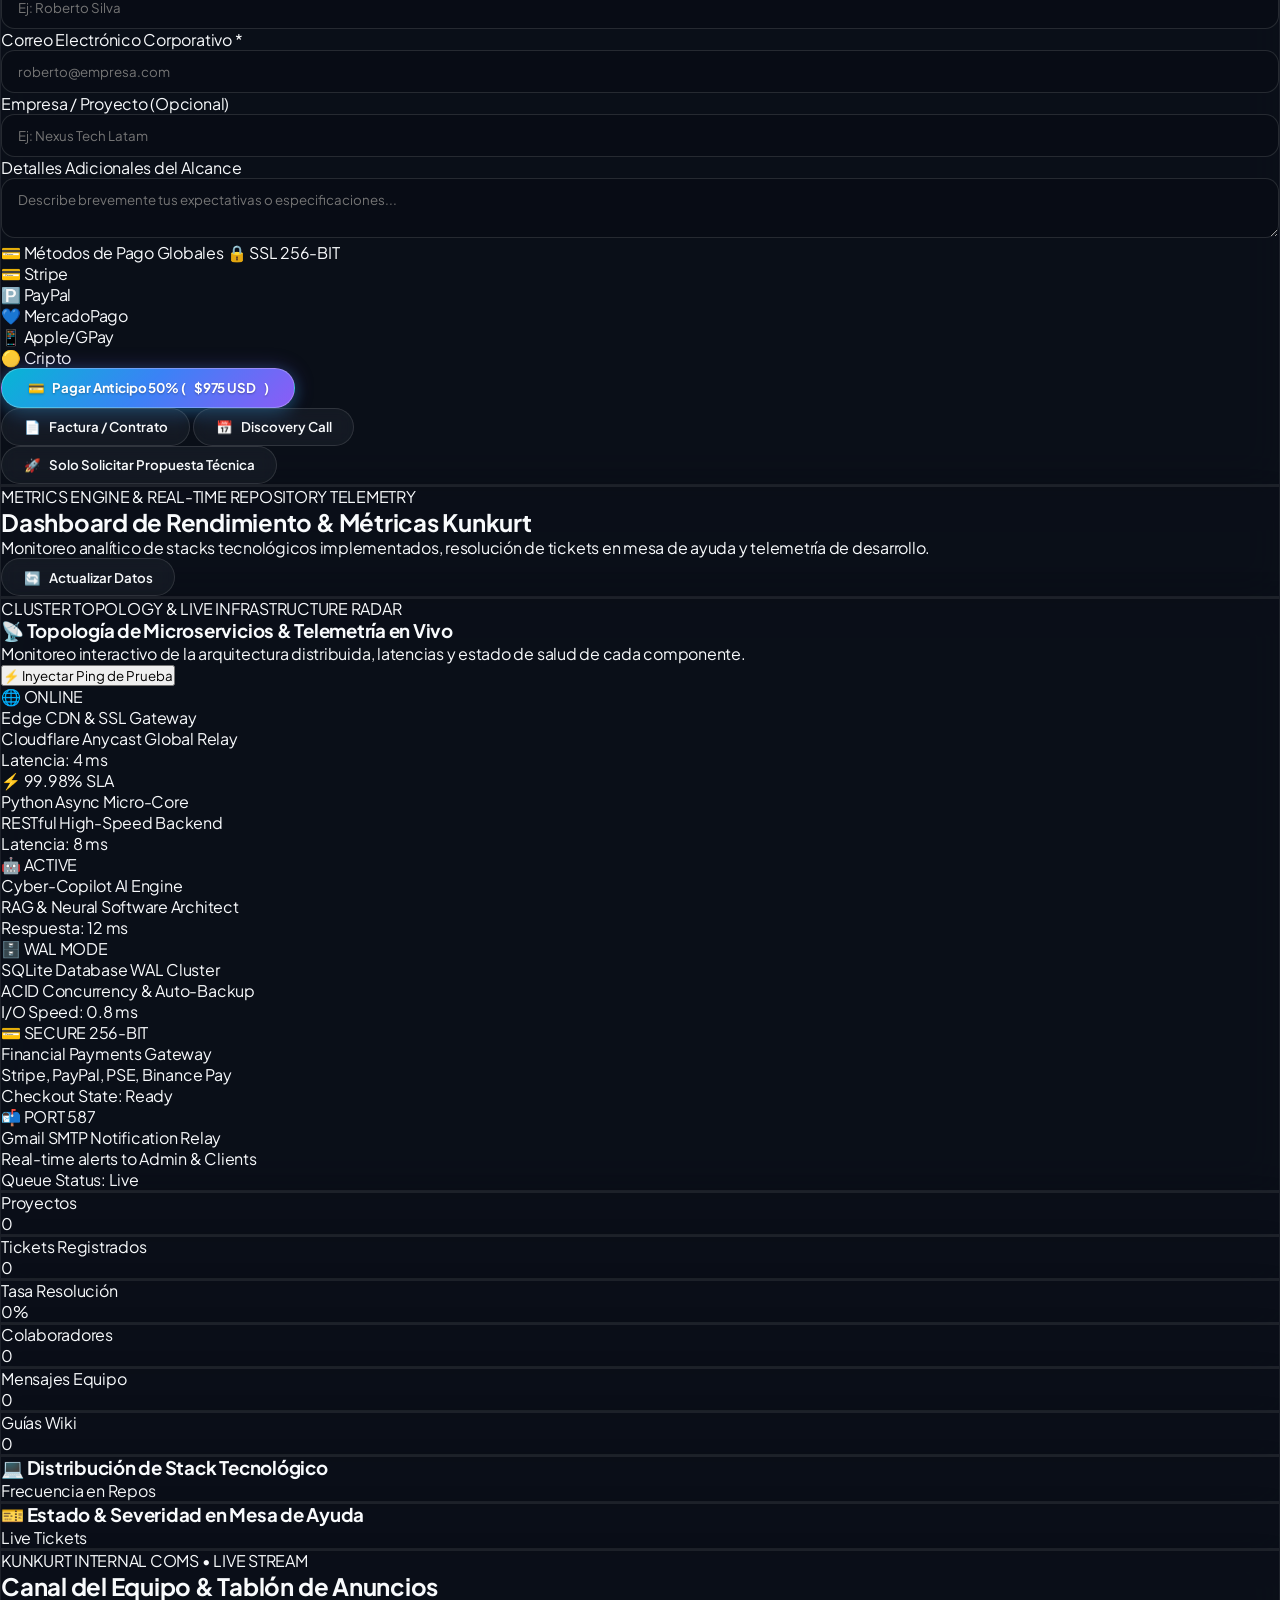
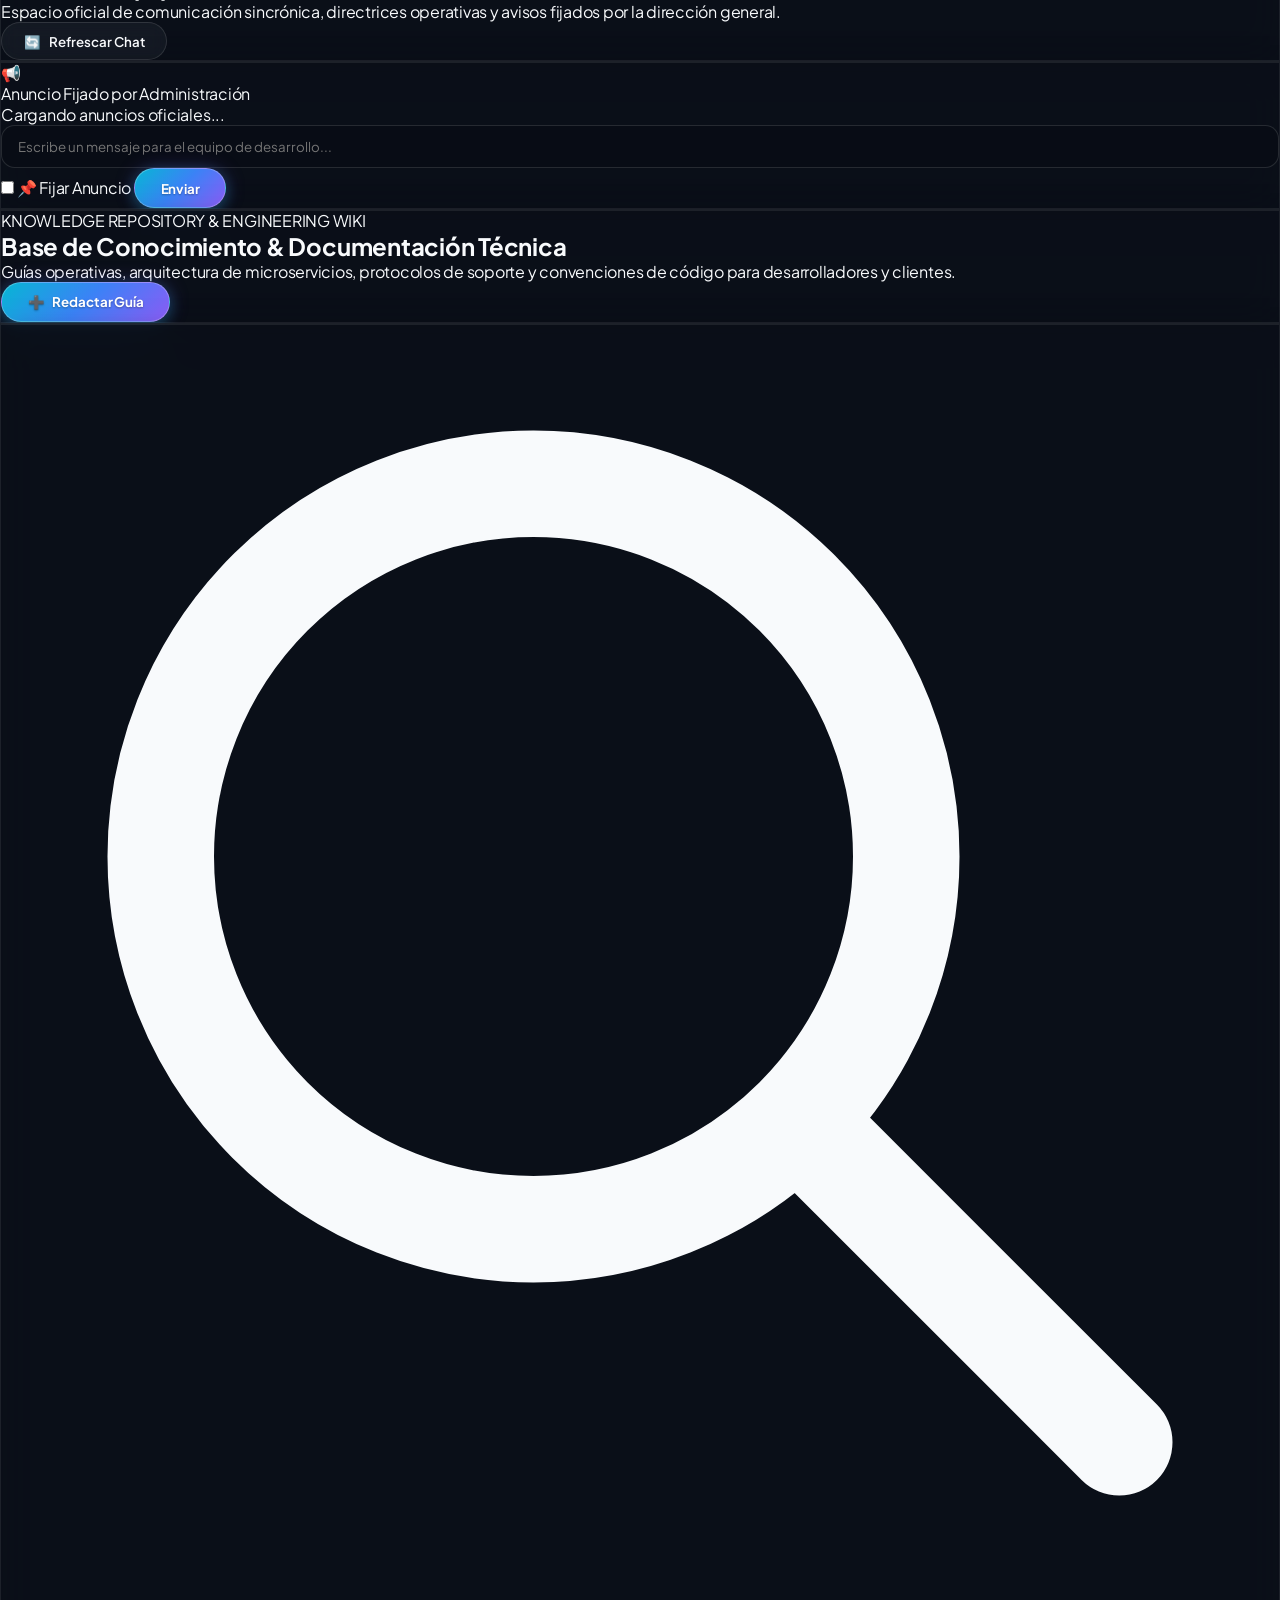
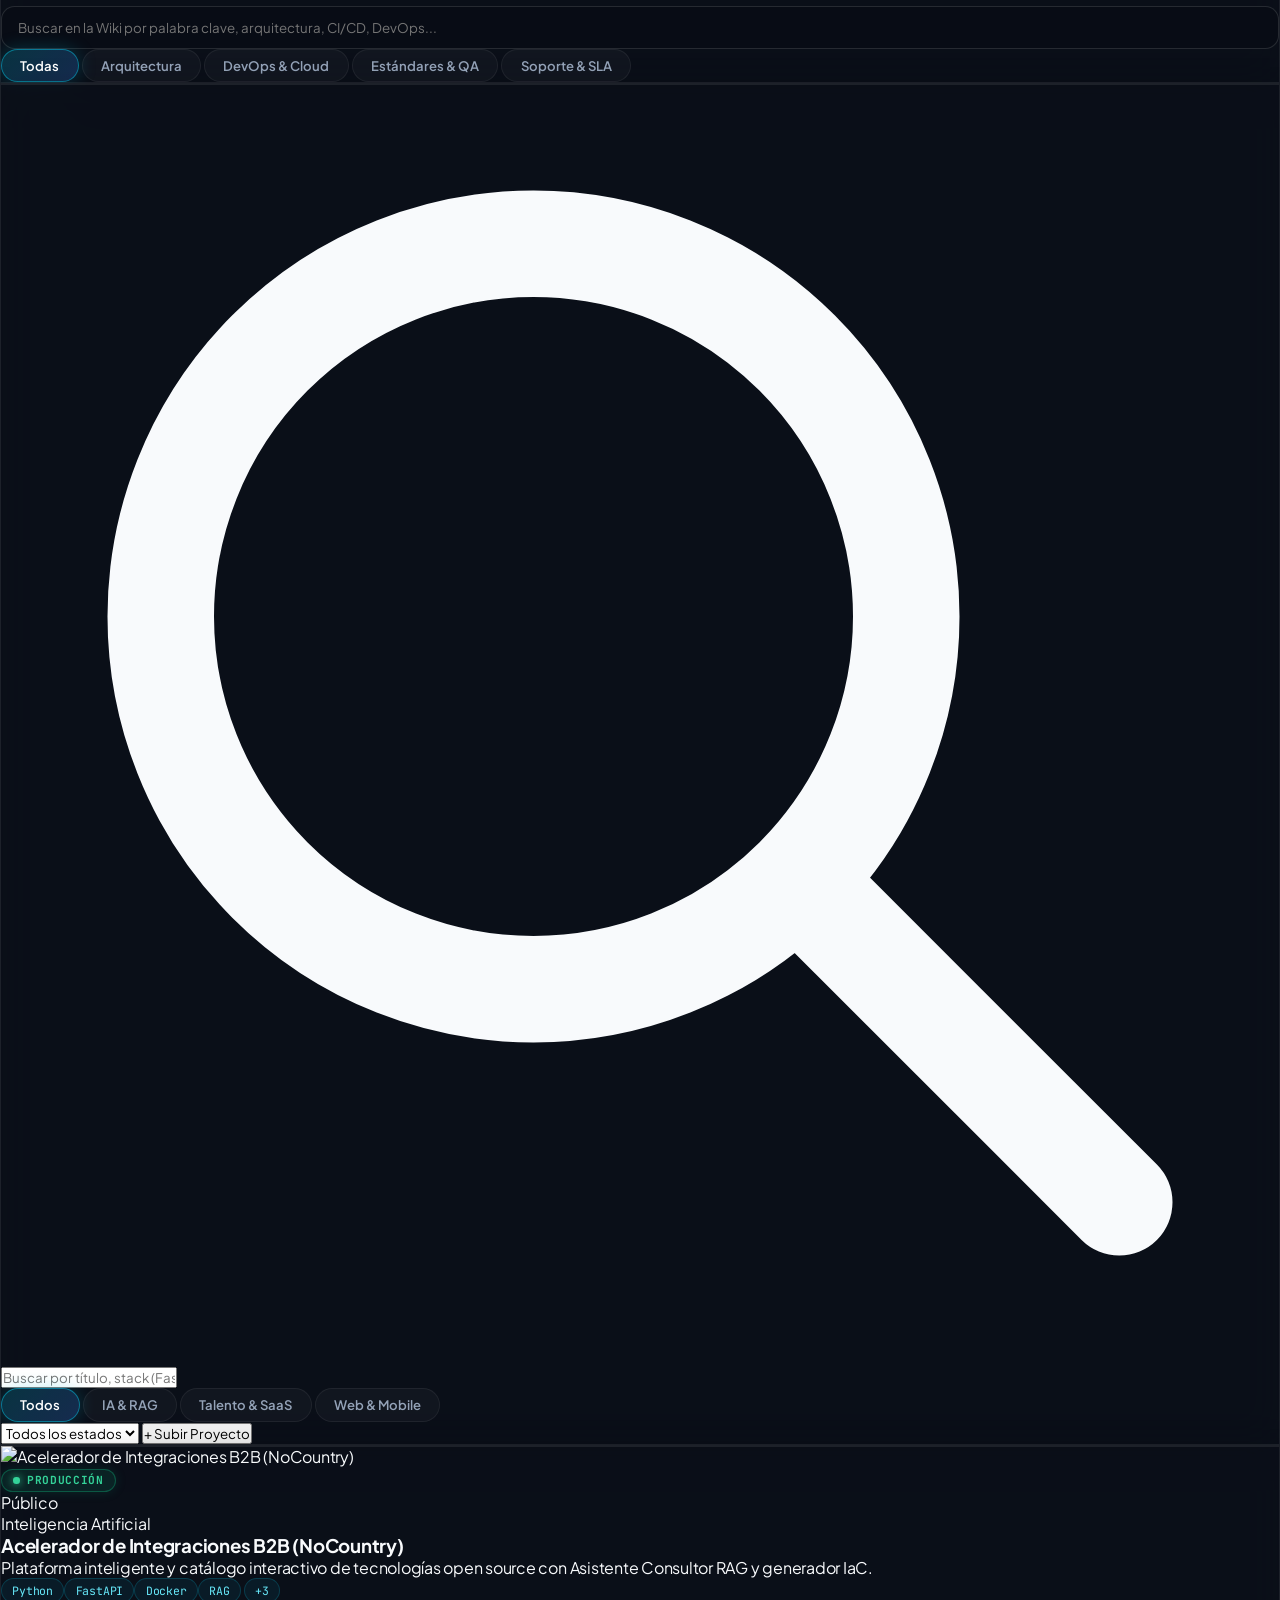
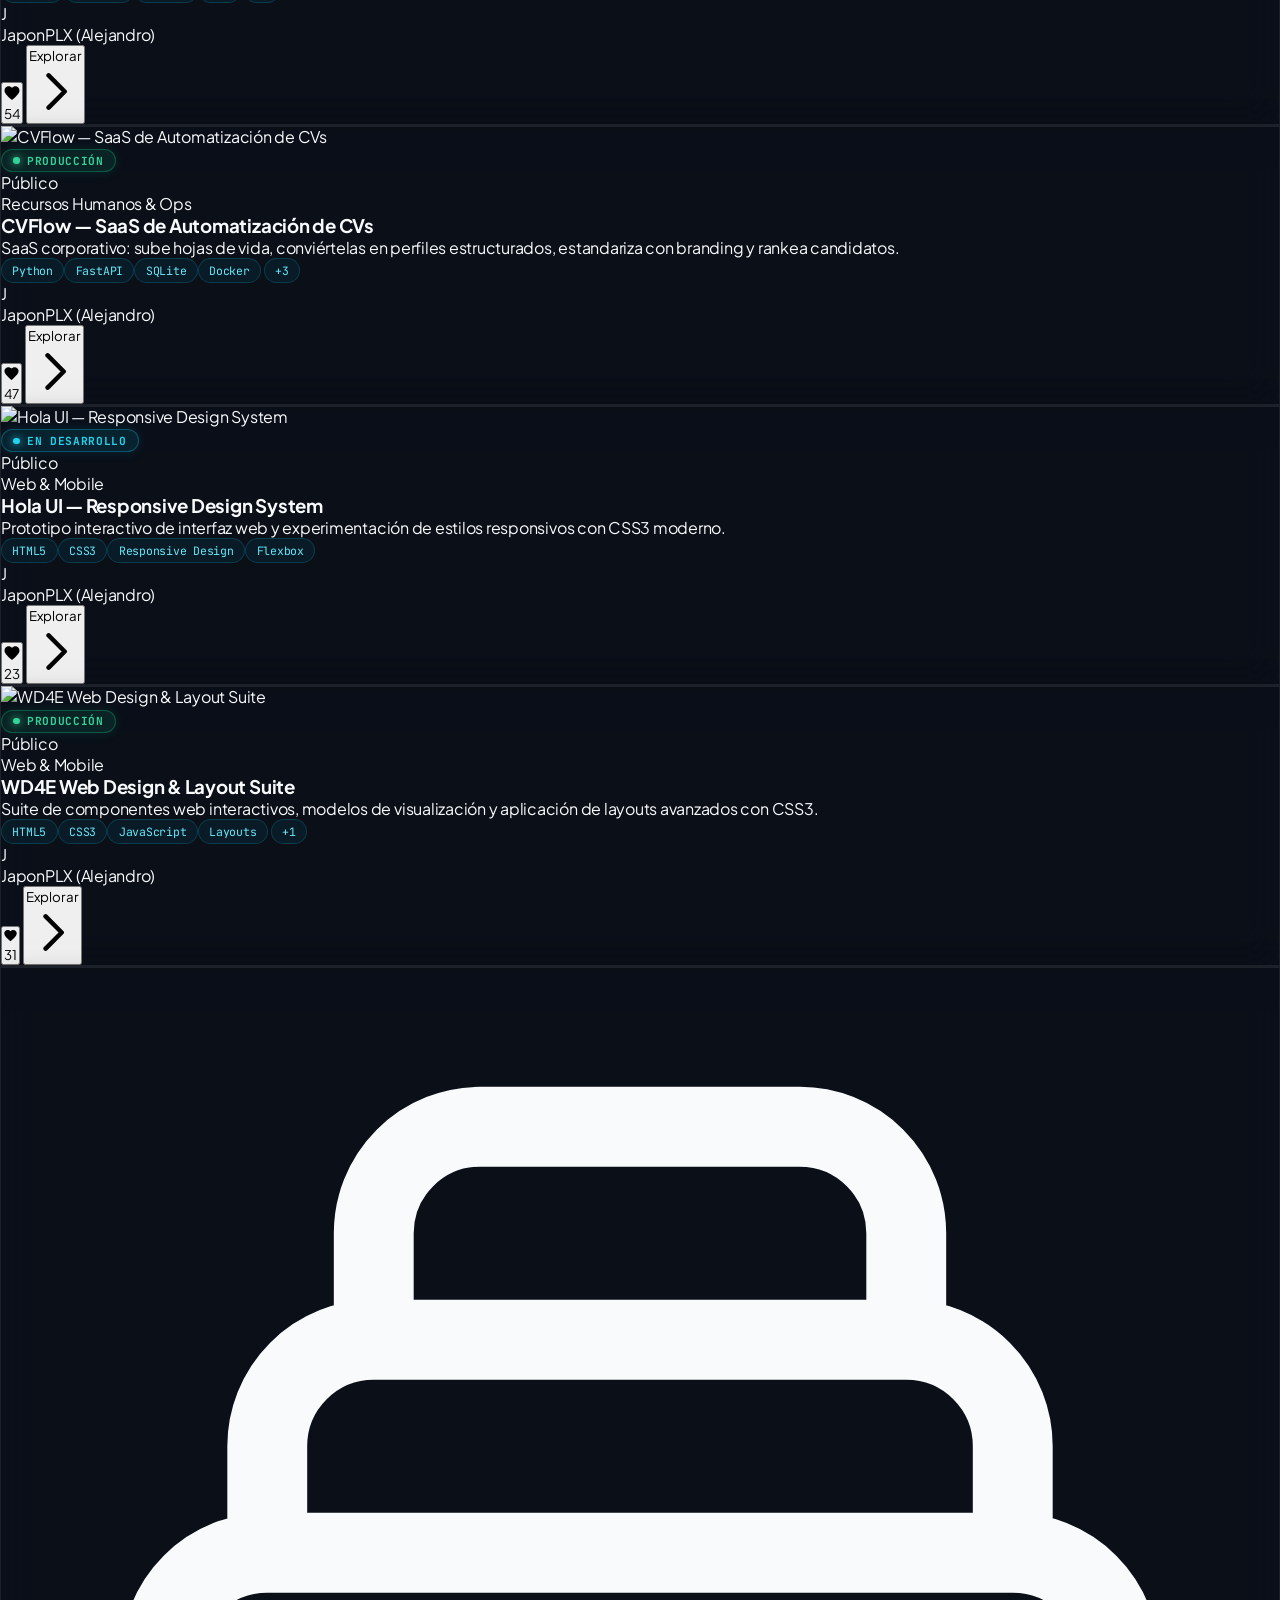
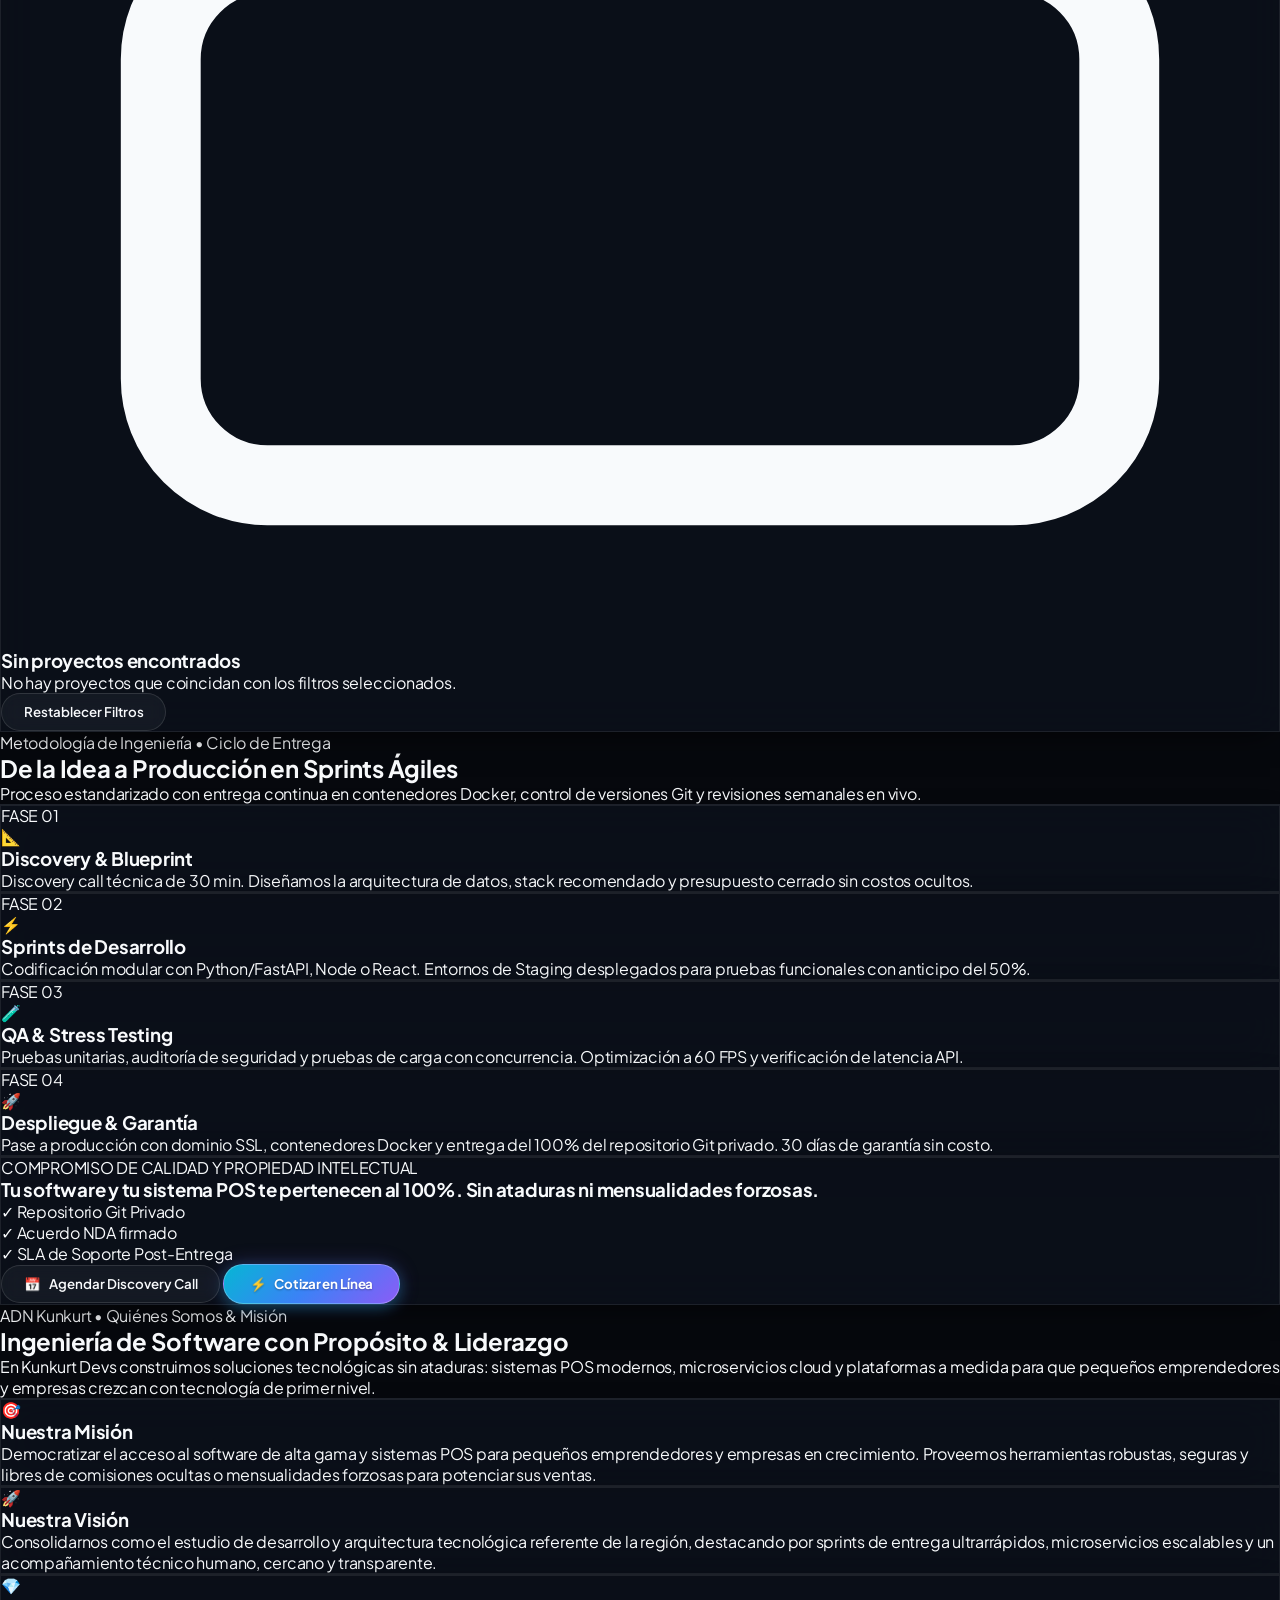
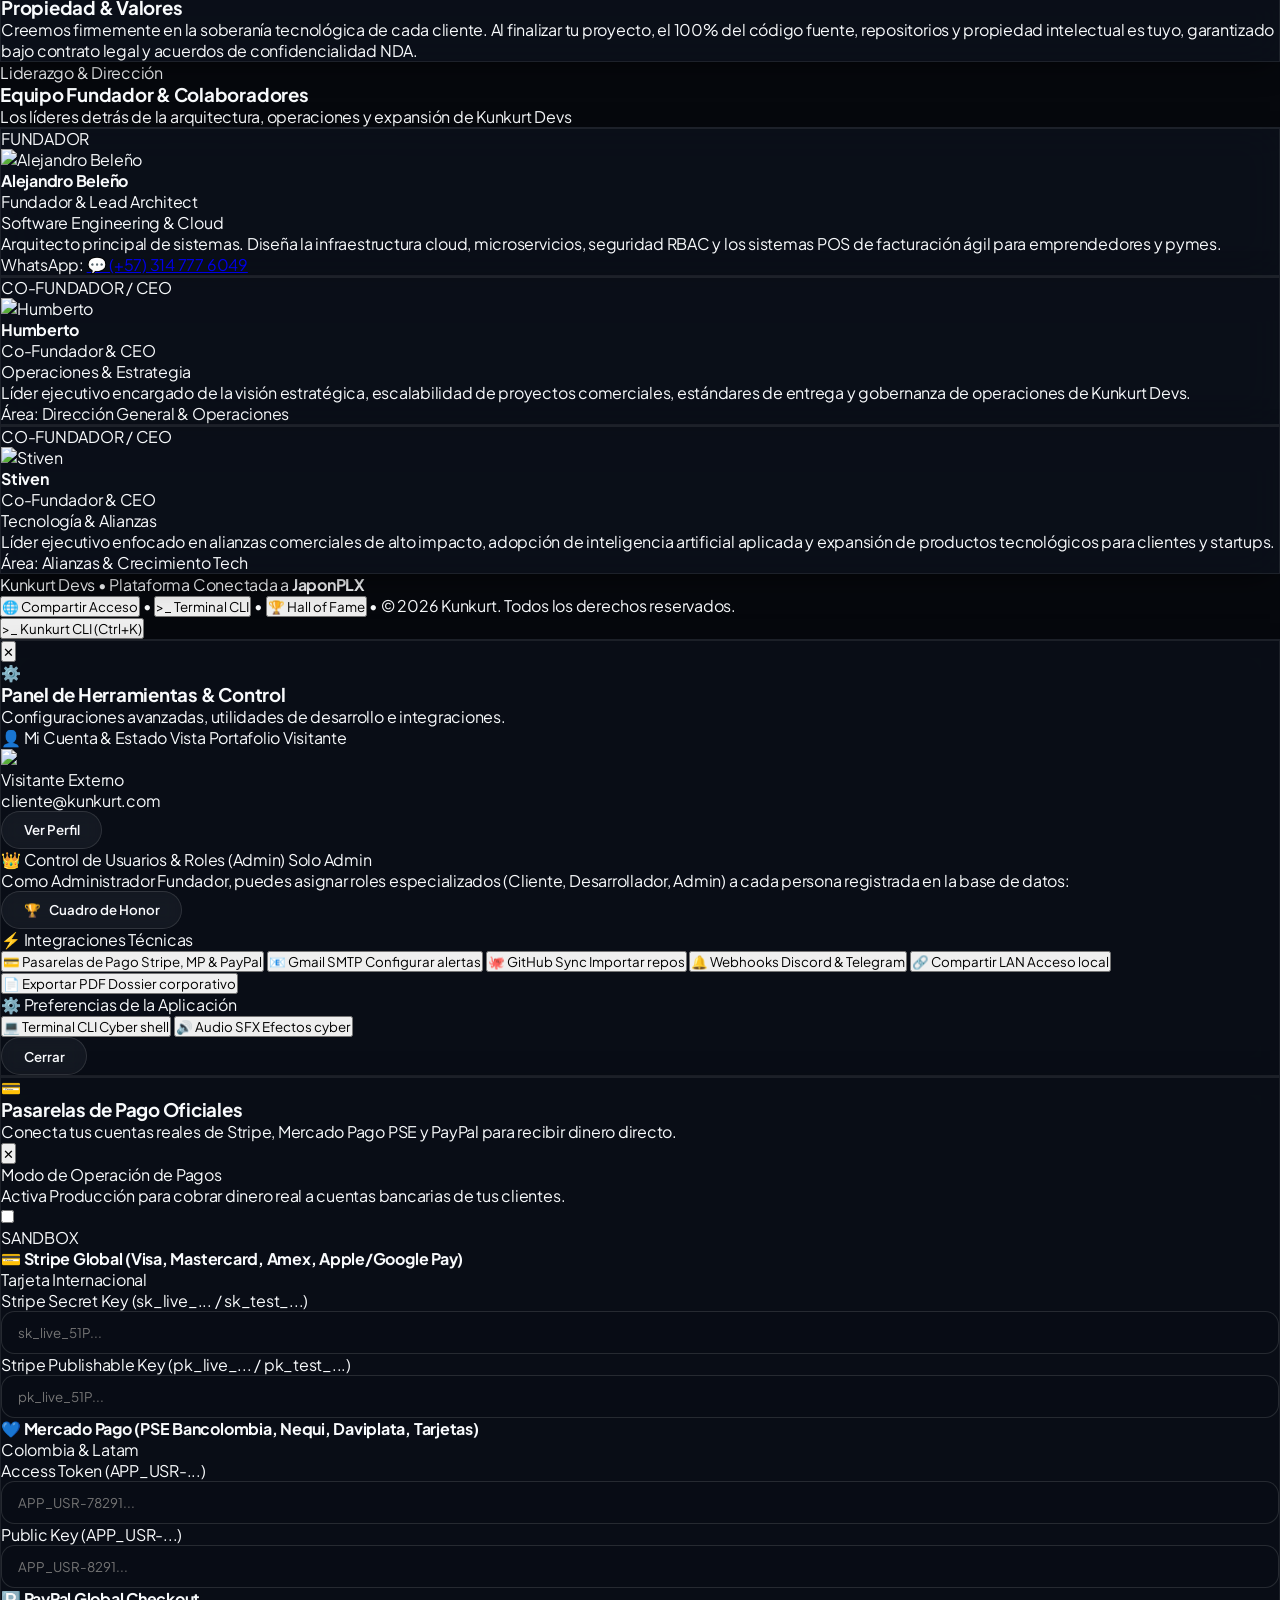
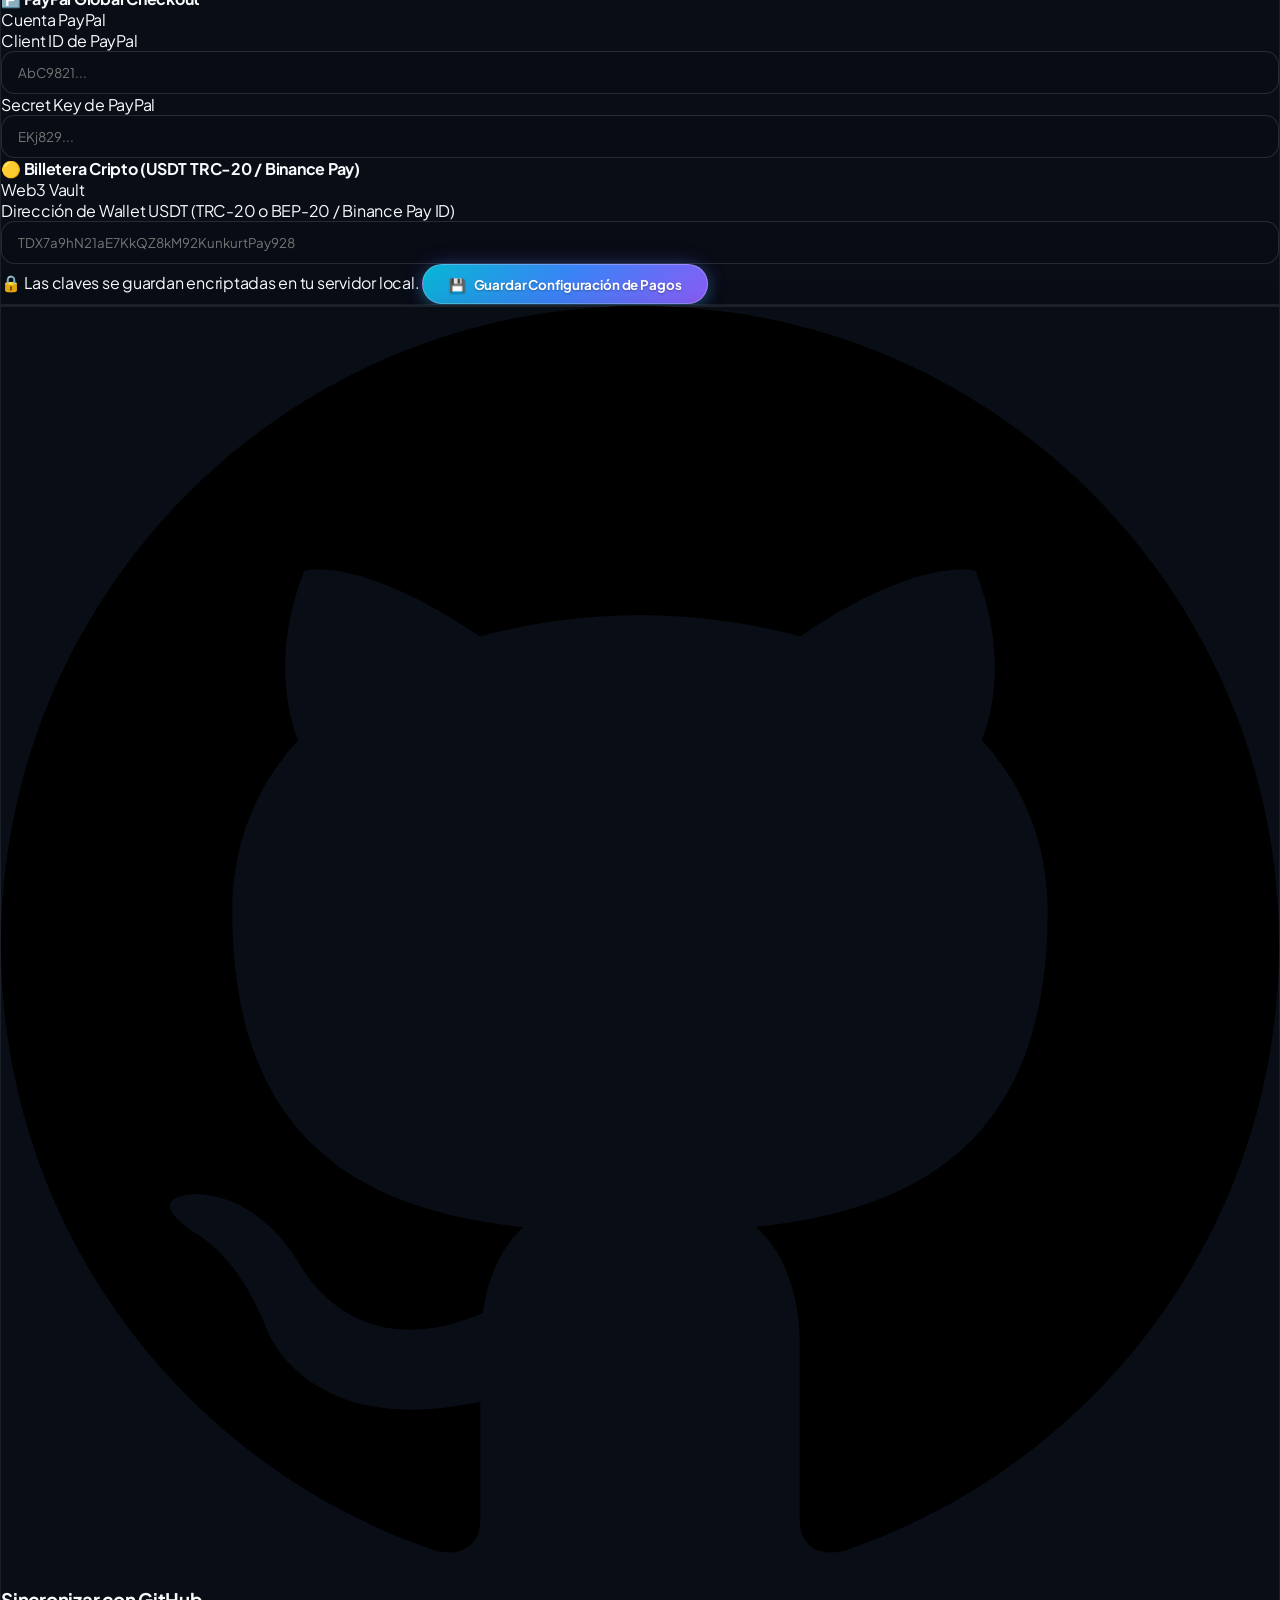
==== commit 3211a0d2: "feat(payments): real payment gateways integration (Stripe, Mercado Pago PSE, PayPal, Crypto) + admin" ====
--- a/static/index.html
+++ b/static/index.html
@@ -1352,6 +1352,12 @@
             <span>⚡</span> Integraciones Técnicas
           </label>
           <div class="grid grid-cols-2 sm:grid-cols-3 gap-2.5">
+            <button onclick="closeToolsModal(); openGatewaySettingsModal();" class="p-2.5 rounded-xl bg-white/[0.04] border border-emerald-500/40 hover:border-emerald-300 text-left transition-all group">
+              <span class="text-base block mb-1">💳</span>
+              <span class="text-xs font-bold text-white block group-hover:text-emerald-300">Pasarelas de Pago</span>
+              <span class="text-[10px] text-emerald-400 font-mono">Stripe, MP & PayPal</span>
+            </button>
+
             <button onclick="closeToolsModal(); openEmployeeAdminModal(); switchAdminTab('smtp');" class="p-2.5 rounded-xl bg-white/[0.04] border border-white/10 hover:border-cyan-400 text-left transition-all">
               <span class="text-base block mb-1">📧</span>
               <span class="text-xs font-bold text-white block">Gmail SMTP</span>
@@ -1412,6 +1418,133 @@
         </button>
       </div>
 
+    </div>
+  </div>
+
+  <!-- ====================================================================== -->
+  <!-- MODAL: CONFIGURACIÓN OFICIAL DE PASARELAS DE PAGO (STRIPE, MP, PAYPAL) -->
+  <!-- ====================================================================== -->
+  <div id="gatewaySettingsModal" class="hidden fixed inset-0 z-50 overflow-y-auto modal-overlay flex items-center justify-center p-4">
+    <div class="glass-panel modal-content rounded-3xl border border-emerald-500/40 w-full max-w-2xl bg-[#090d16]/98 shadow-[0_0_80px_rgba(16,185,129,0.35)] overflow-hidden">
+      <!-- Header -->
+      <div class="p-6 border-b border-emerald-900/40 flex items-center justify-between bg-gradient-to-r from-emerald-950/40 via-teal-950/30 to-transparent">
+        <div class="flex items-center gap-3">
+          <div class="w-10 h-10 rounded-2xl bg-emerald-500/10 border border-emerald-500/30 flex items-center justify-center text-xl text-emerald-400 shadow-[0_0_15px_rgba(16,185,129,0.3)]">
+            💳
+          </div>
+          <div>
+            <h3 class="text-base font-bold text-white">Pasarelas de Pago Oficiales</h3>
+            <p class="text-xs text-slate-400">Conecta tus cuentas reales de Stripe, Mercado Pago PSE y PayPal para recibir dinero directo.</p>
+          </div>
+        </div>
+        <button onclick="closeGatewaySettingsModal()" class="text-slate-400 hover:text-white p-2 text-lg">✕</button>
+      </div>
+
+      <!-- Form Body -->
+      <form id="gatewaySettingsForm" onsubmit="handleSaveGatewaySettings(event)" class="p-6 space-y-6 max-h-[75vh] overflow-y-auto text-xs">
+        
+        <!-- Live vs Sandbox Switch -->
+        <div class="p-4 rounded-2xl border border-emerald-500/30 bg-emerald-950/20 flex items-center justify-between">
+          <div>
+            <div class="font-bold text-white flex items-center gap-2">
+              <span class="w-2.5 h-2.5 rounded-full bg-emerald-400 animate-pulse"></span>
+              Modo de Operación de Pagos
+            </div>
+            <div class="text-[11px] text-slate-400 mt-0.5">Activa Producción para cobrar dinero real a cuentas bancarias de tus clientes.</div>
+          </div>
+          <label class="relative inline-flex items-center cursor-pointer">
+            <input type="checkbox" id="gwLiveMode" class="sr-only peer" onchange="updateGatewayModeLabel()">
+            <div class="w-11 h-6 bg-slate-700 peer-focus:outline-none rounded-full peer peer-checked:after:translate-x-full peer-checked:after:border-white after:content-[''] after:absolute after:top-[2px] after:left-[2px] after:bg-white after:border-slate-300 after:border after:rounded-full after:h-5 after:w-5 after:transition-all peer-checked:bg-emerald-500"></div>
+            <span id="gwModeLabel" class="ml-2 text-xs font-mono font-bold text-amber-400">SANDBOX</span>
+          </label>
+        </div>
+
+        <!-- 1. Stripe -->
+        <div class="p-4 rounded-2xl border border-white/10 bg-white/[0.02] space-y-3">
+          <div class="flex items-center justify-between">
+            <div class="flex items-center gap-2">
+              <span class="text-lg">💳</span>
+              <strong class="text-white text-xs">Stripe Global (Visa, Mastercard, Amex, Apple/Google Pay)</strong>
+            </div>
+            <span class="text-[10px] font-mono text-cyan-400">Tarjeta Internacional</span>
+          </div>
+          <div class="grid grid-cols-1 sm:grid-cols-2 gap-3">
+            <div>
+              <label class="block text-[11px] text-slate-300 mb-1">Stripe Secret Key (sk_live_... / sk_test_...)</label>
+              <input type="password" id="gwStripeSecret" placeholder="sk_live_51P..." class="cyber-input text-xs py-2 font-mono">
+            </div>
+            <div>
+              <label class="block text-[11px] text-slate-300 mb-1">Stripe Publishable Key (pk_live_... / pk_test_...)</label>
+              <input type="text" id="gwStripePublic" placeholder="pk_live_51P..." class="cyber-input text-xs py-2 font-mono">
+            </div>
+          </div>
+        </div>
+
+        <!-- 2. Mercado Pago (Colombia PSE / Tarjetas) -->
+        <div class="p-4 rounded-2xl border border-white/10 bg-white/[0.02] space-y-3">
+          <div class="flex items-center justify-between">
+            <div class="flex items-center gap-2">
+              <span class="text-lg">💙</span>
+              <strong class="text-white text-xs">Mercado Pago (PSE Bancolombia, Nequi, Daviplata, Tarjetas)</strong>
+            </div>
+            <span class="text-[10px] font-mono text-blue-400">Colombia & Latam</span>
+          </div>
+          <div class="grid grid-cols-1 sm:grid-cols-2 gap-3">
+            <div>
+              <label class="block text-[11px] text-slate-300 mb-1">Access Token (APP_USR-...)</label>
+              <input type="password" id="gwMpToken" placeholder="APP_USR-78291..." class="cyber-input text-xs py-2 font-mono">
+            </div>
+            <div>
+              <label class="block text-[11px] text-slate-300 mb-1">Public Key (APP_USR-...)</label>
+              <input type="text" id="gwMpPublic" placeholder="APP_USR-8291..." class="cyber-input text-xs py-2 font-mono">
+            </div>
+          </div>
+        </div>
+
+        <!-- 3. PayPal -->
+        <div class="p-4 rounded-2xl border border-white/10 bg-white/[0.02] space-y-3">
+          <div class="flex items-center justify-between">
+            <div class="flex items-center gap-2">
+              <span class="text-lg">🅿️</span>
+              <strong class="text-white text-xs">PayPal Global Checkout</strong>
+            </div>
+            <span class="text-[10px] font-mono text-indigo-400">Cuenta PayPal</span>
+          </div>
+          <div class="grid grid-cols-1 sm:grid-cols-2 gap-3">
+            <div>
+              <label class="block text-[11px] text-slate-300 mb-1">Client ID de PayPal</label>
+              <input type="text" id="gwPaypalClient" placeholder="AbC9821..." class="cyber-input text-xs py-2 font-mono">
+            </div>
+            <div>
+              <label class="block text-[11px] text-slate-300 mb-1">Secret Key de PayPal</label>
+              <input type="password" id="gwPaypalSecret" placeholder="EKj829..." class="cyber-input text-xs py-2 font-mono">
+            </div>
+          </div>
+        </div>
+
+        <!-- 4. Crypto / Binance Pay -->
+        <div class="p-4 rounded-2xl border border-white/10 bg-white/[0.02] space-y-3">
+          <div class="flex items-center justify-between">
+            <div class="flex items-center gap-2">
+              <span class="text-lg">🟡</span>
+              <strong class="text-white text-xs">Billetera Cripto (USDT TRC-20 / Binance Pay)</strong>
+            </div>
+            <span class="text-[10px] font-mono text-amber-400">Web3 Vault</span>
+          </div>
+          <div>
+            <label class="block text-[11px] text-slate-300 mb-1">Dirección de Wallet USDT (TRC-20 o BEP-20 / Binance Pay ID)</label>
+            <input type="text" id="gwCryptoWallet" placeholder="TDX7a9hN21aE7KkQZ8kM92KunkurtPay928" class="cyber-input text-xs py-2 font-mono">
+          </div>
+        </div>
+
+        <!-- Save Button -->
+        <div class="pt-2 flex flex-col sm:flex-row items-center justify-between gap-3">
+          <span class="text-[10px] text-slate-400">🔒 Las claves se guardan encriptadas en tu servidor local.</span>
+          <button type="submit" id="btnSaveGateways" class="btn-neon text-xs py-2.5 px-6 bg-gradient-to-r from-emerald-500 to-teal-500 font-bold flex items-center gap-2">
+            <span>💾</span> Guardar Configuración de Pagos
+          </button>
+        </div>
+      </form>
     </div>
   </div>
 
